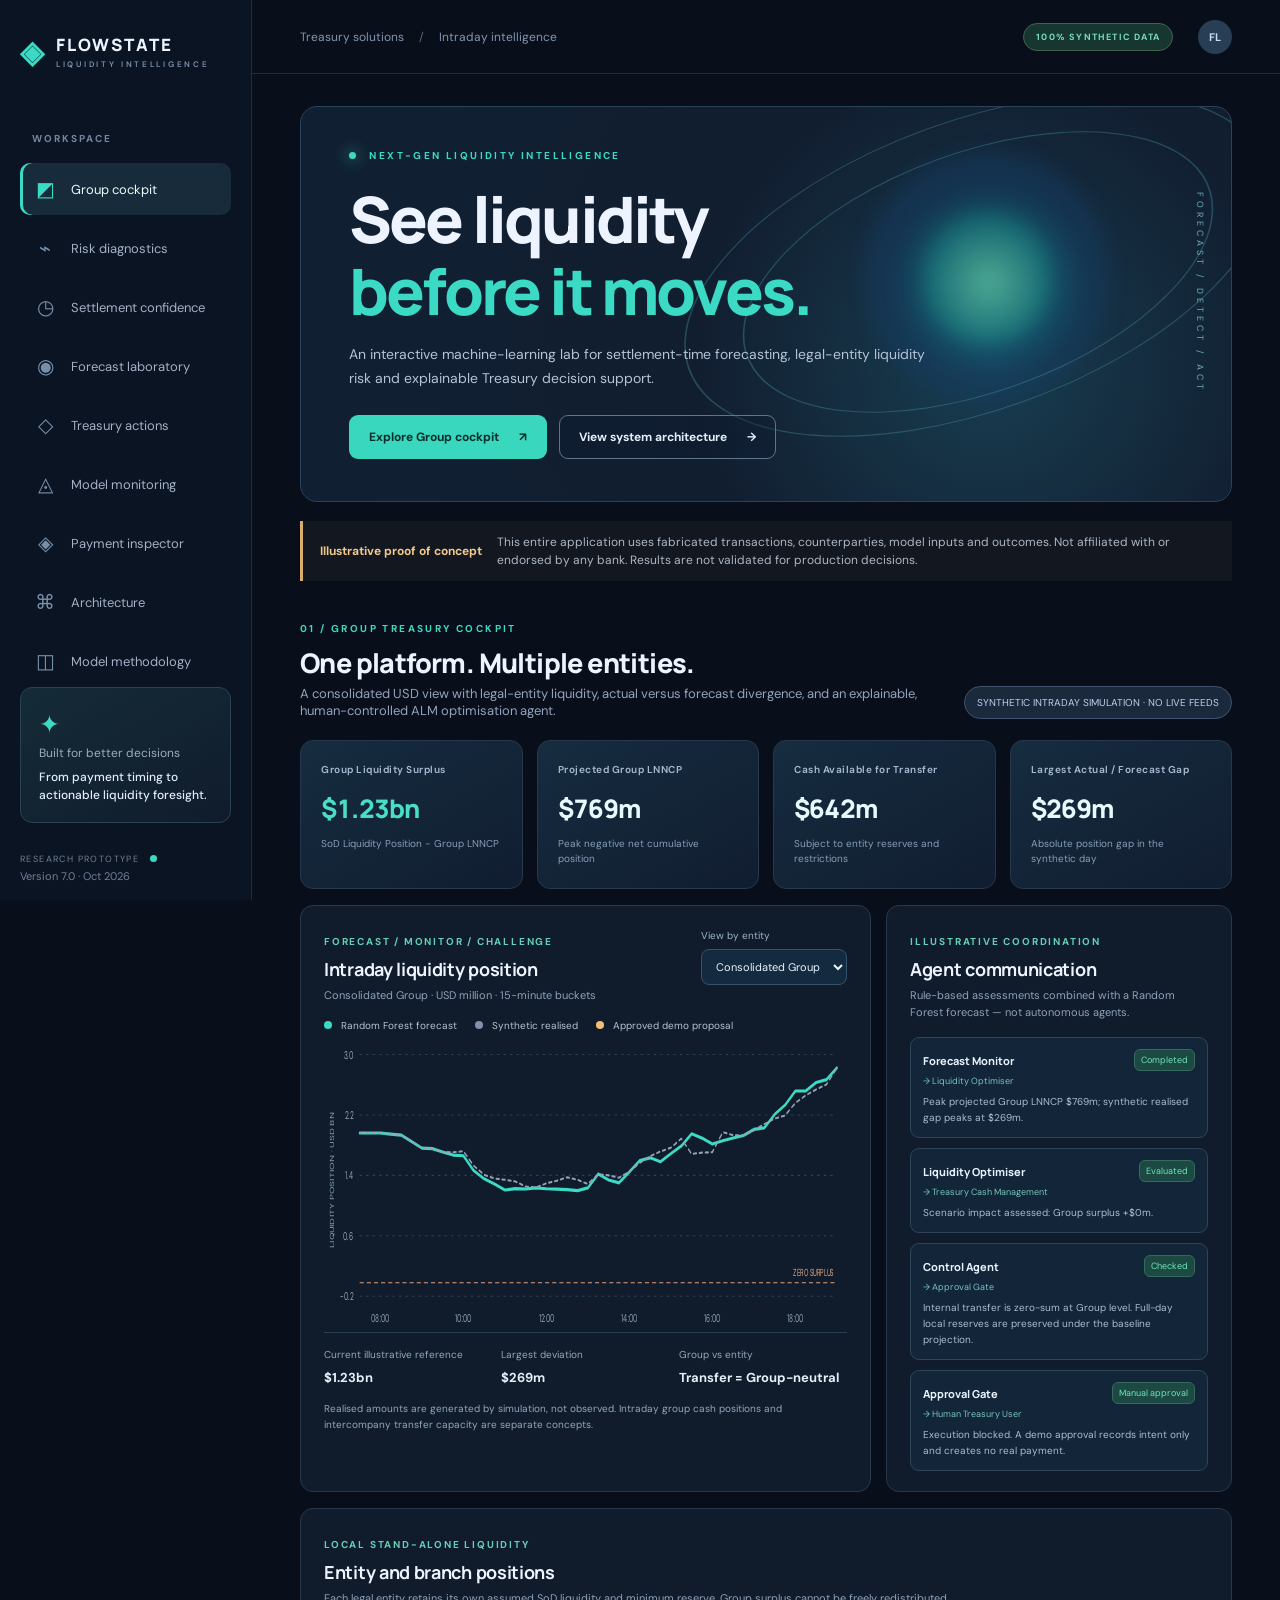
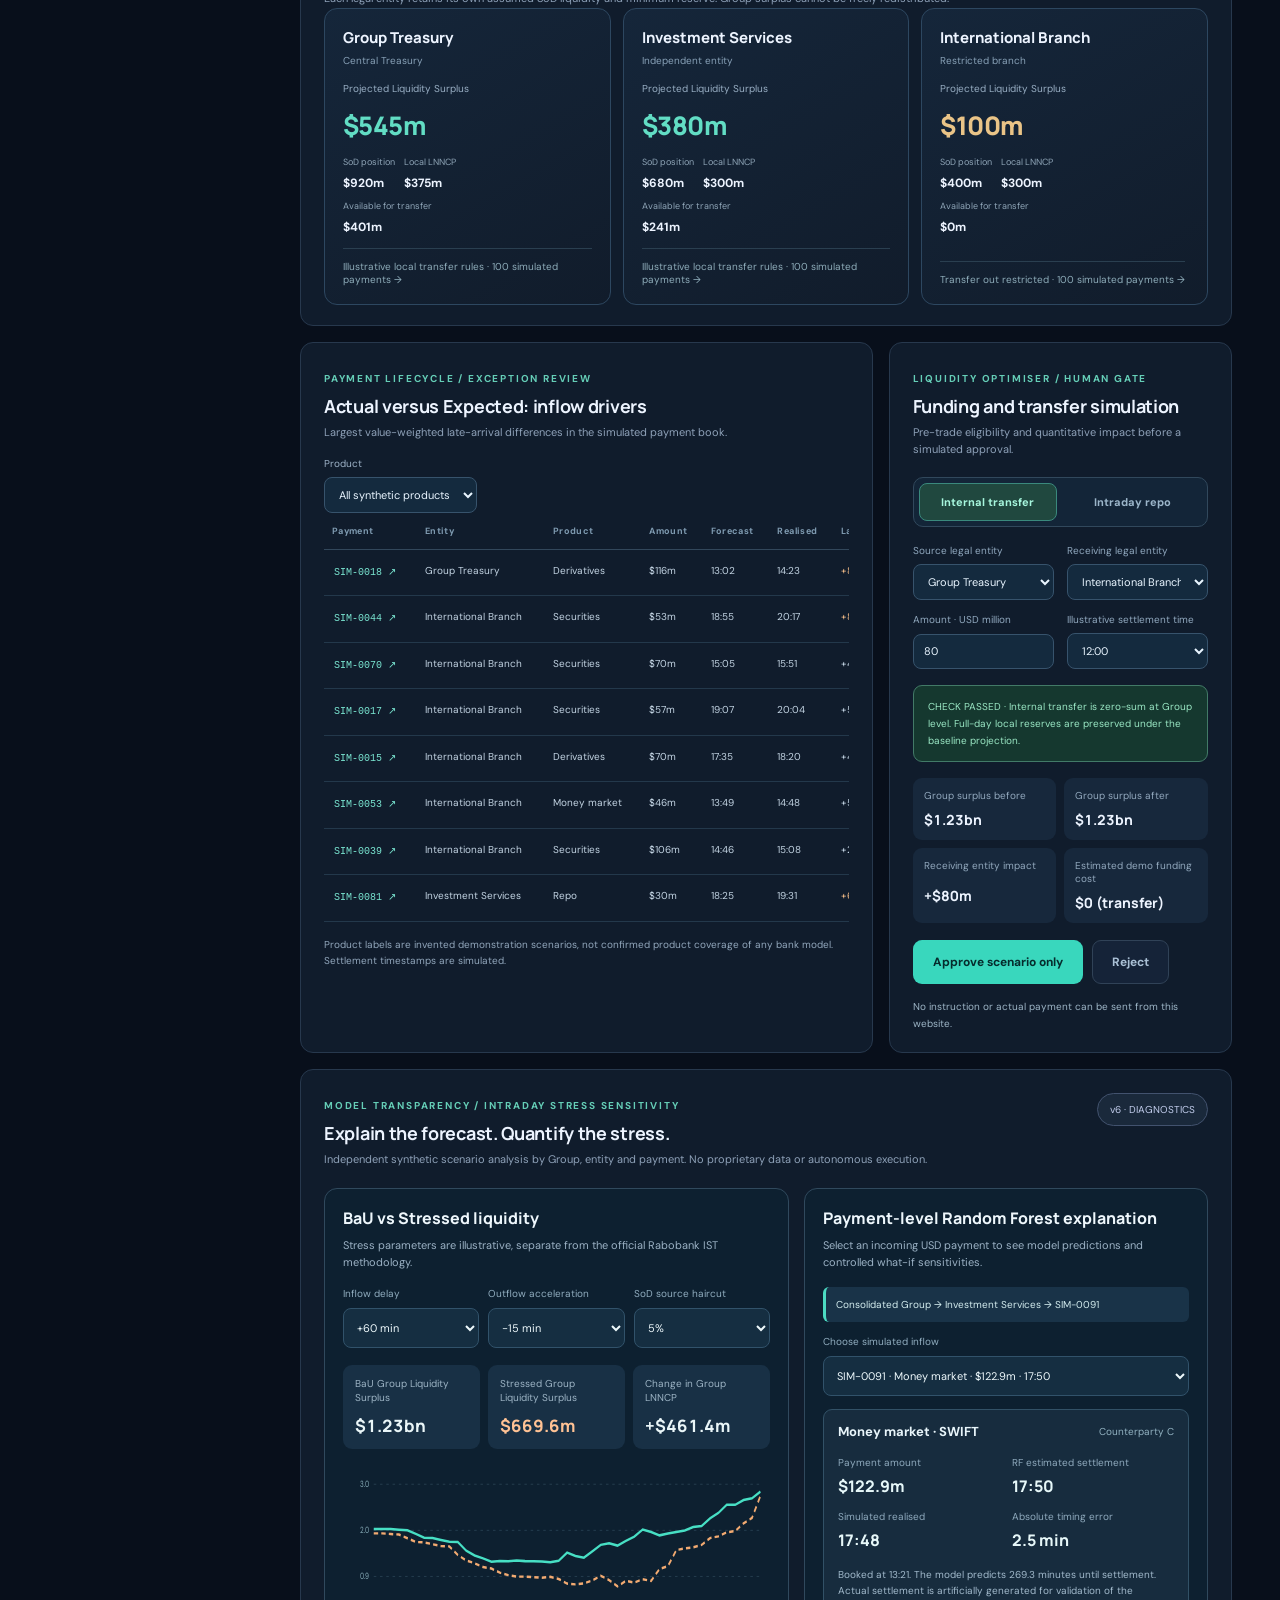
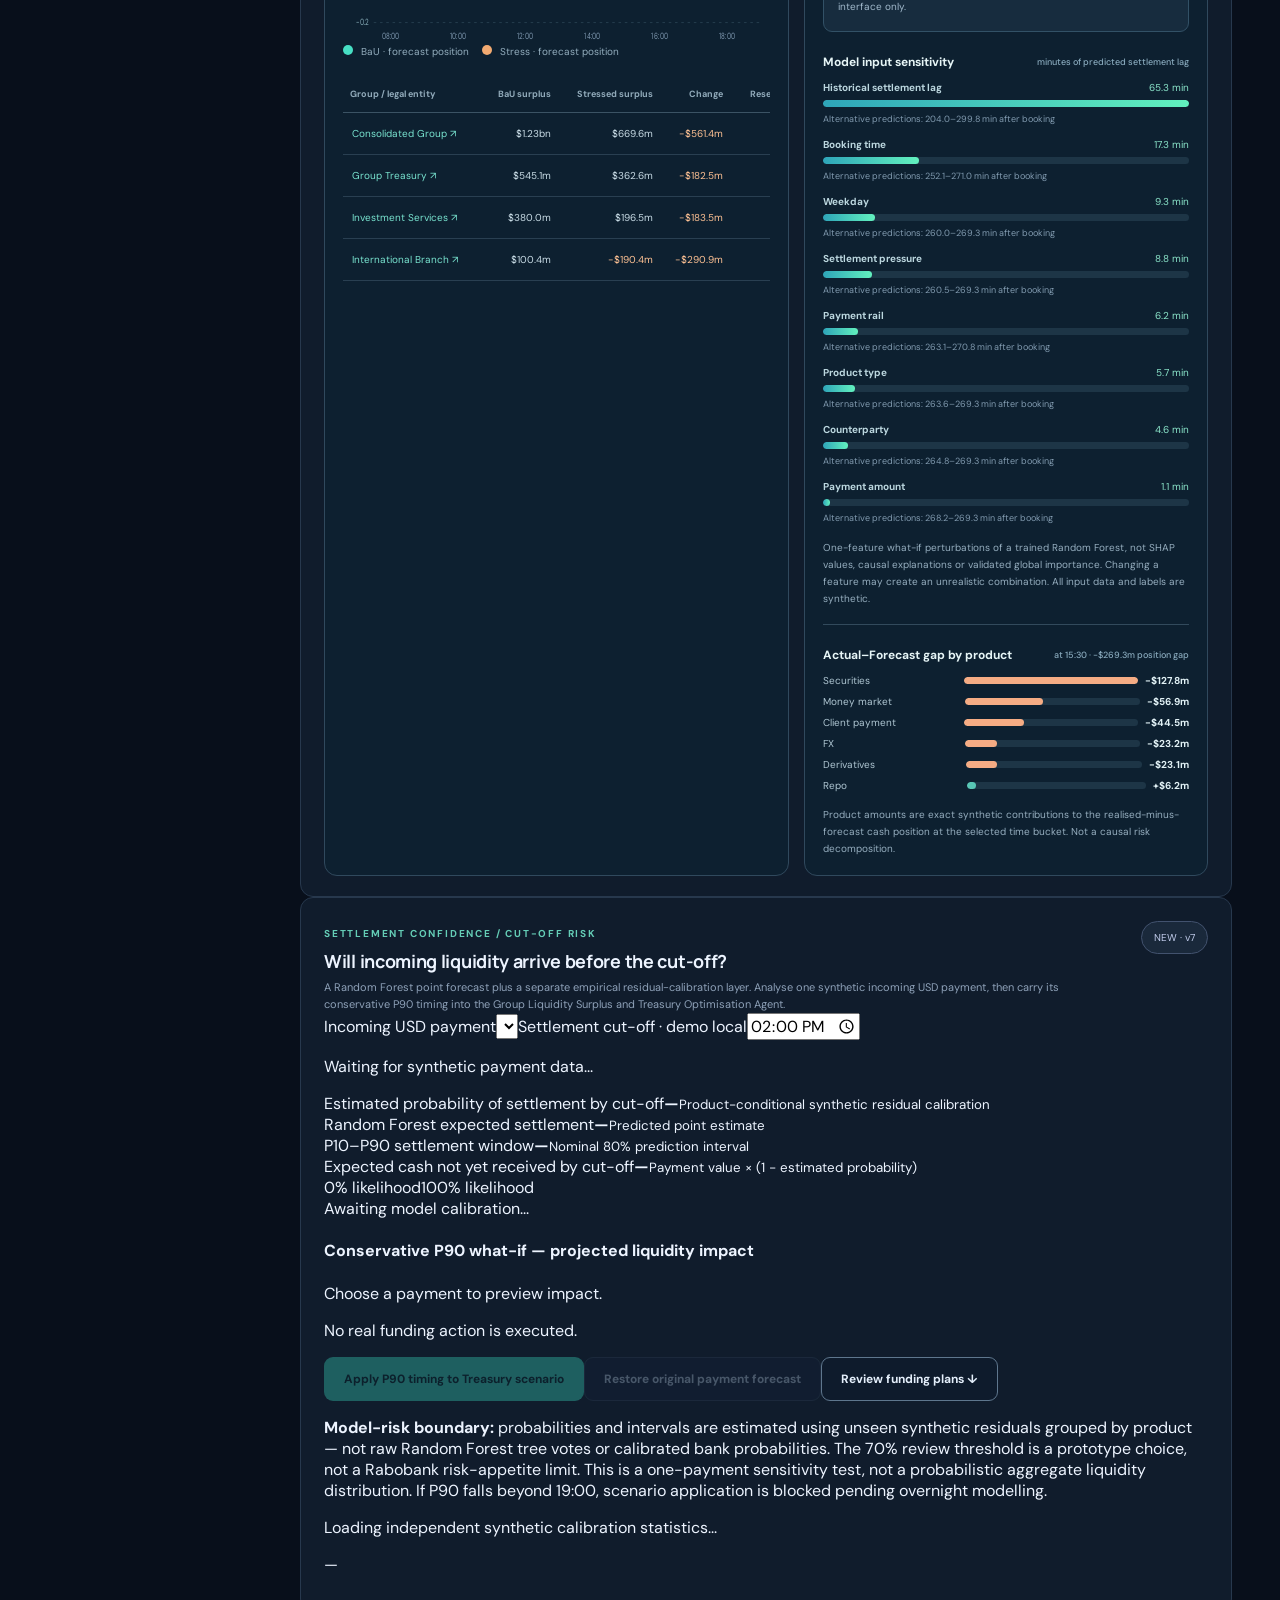
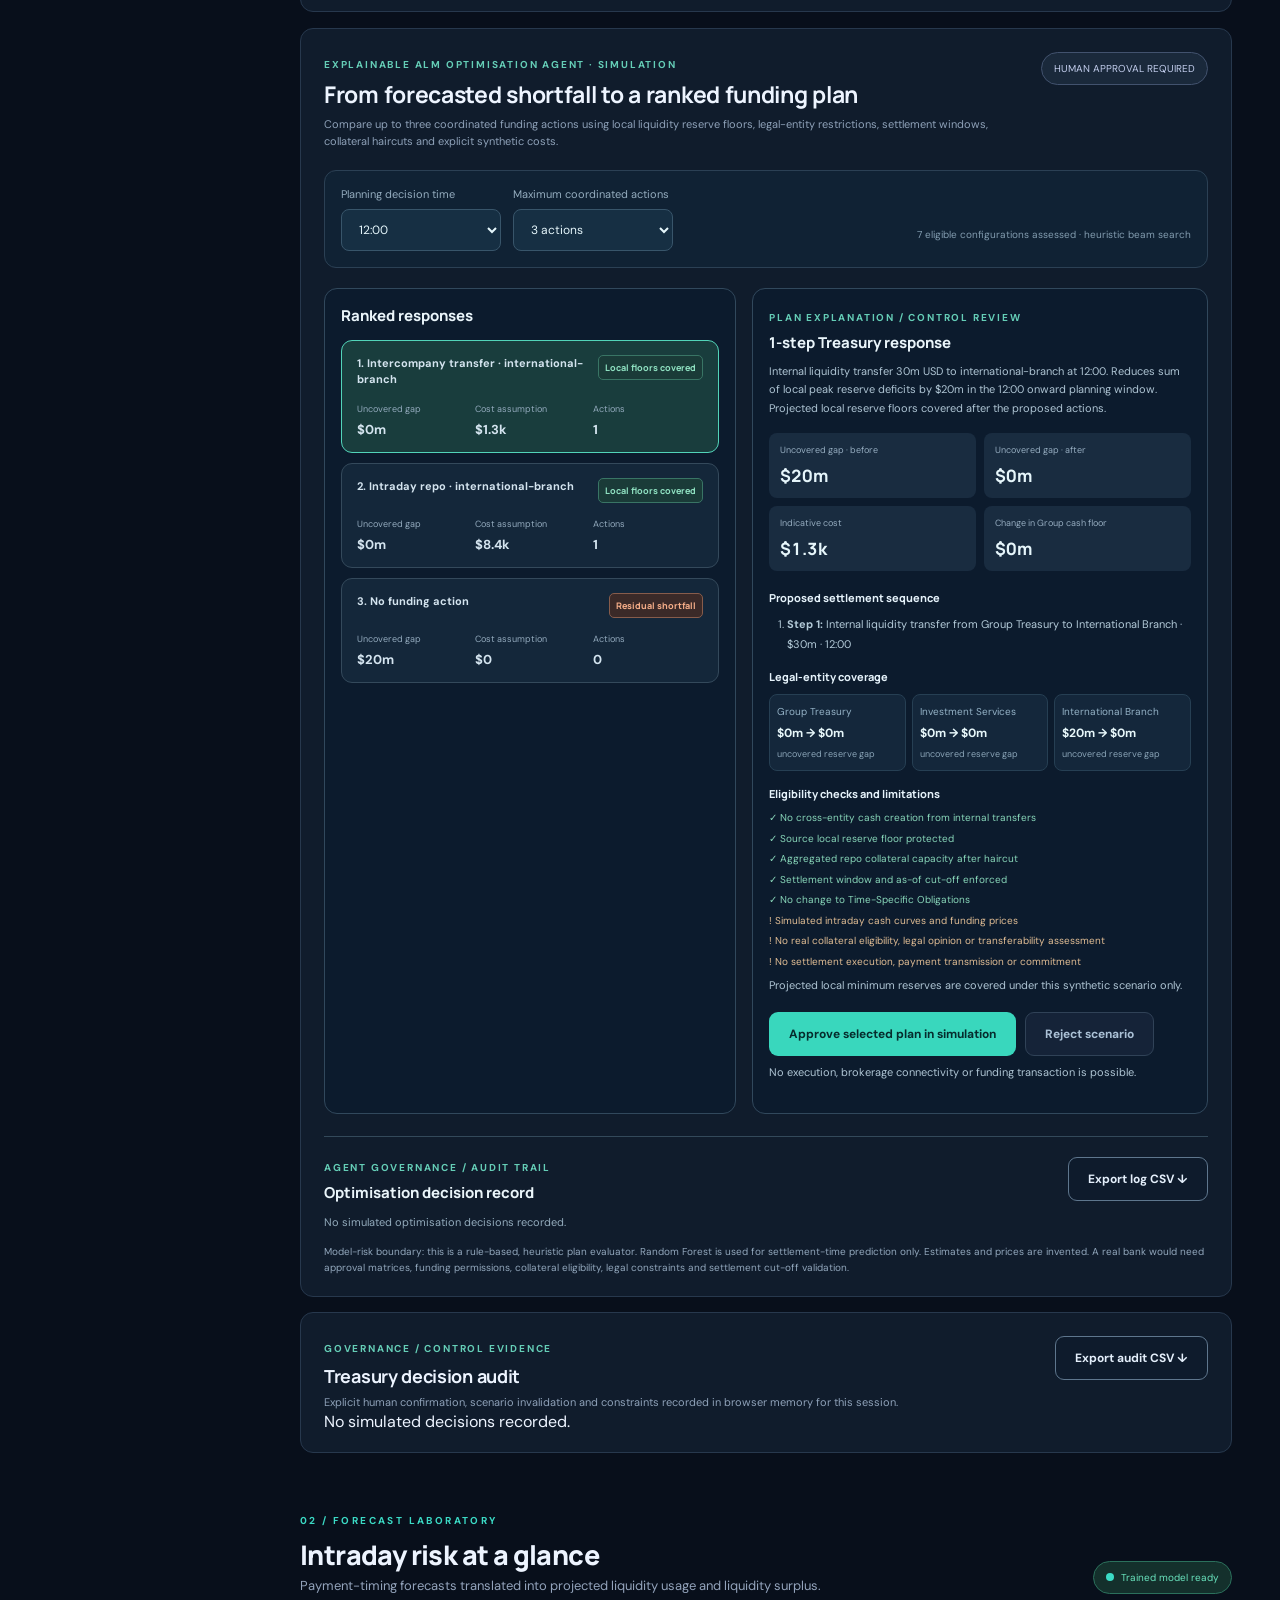
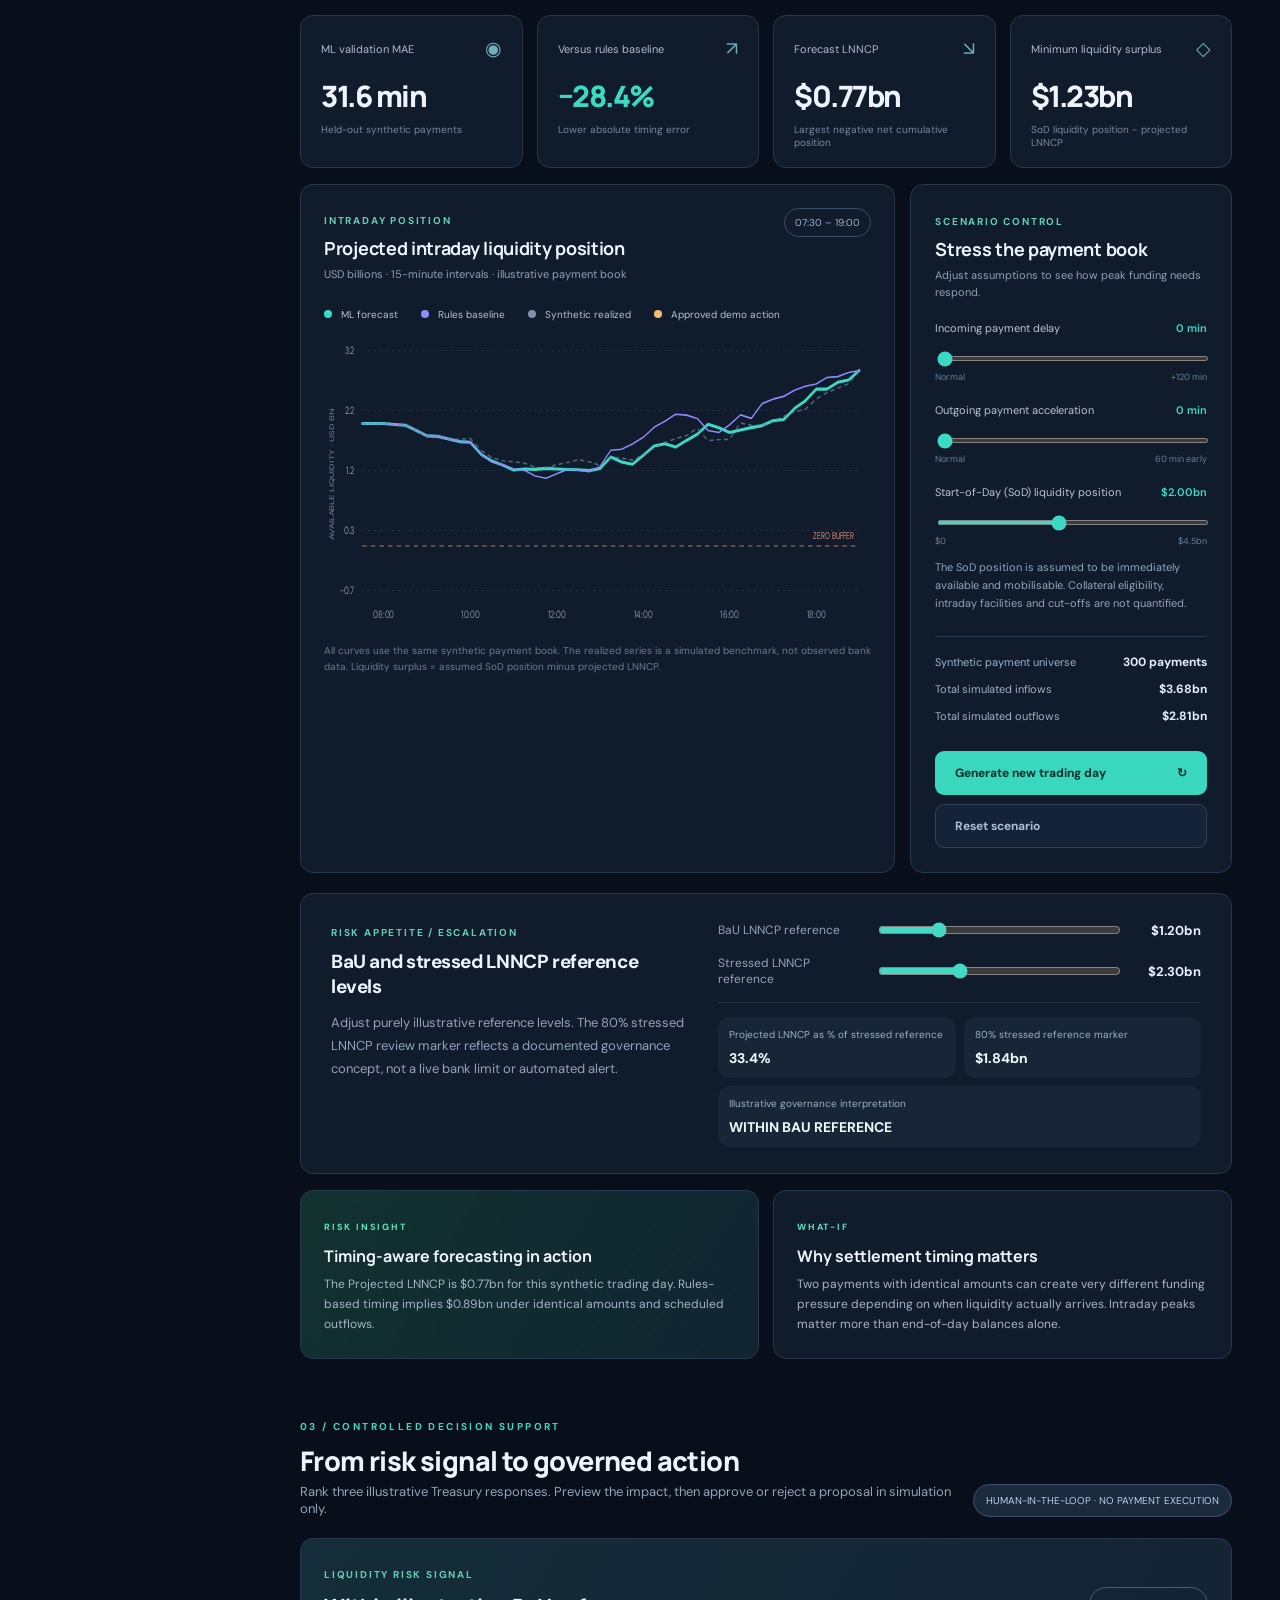
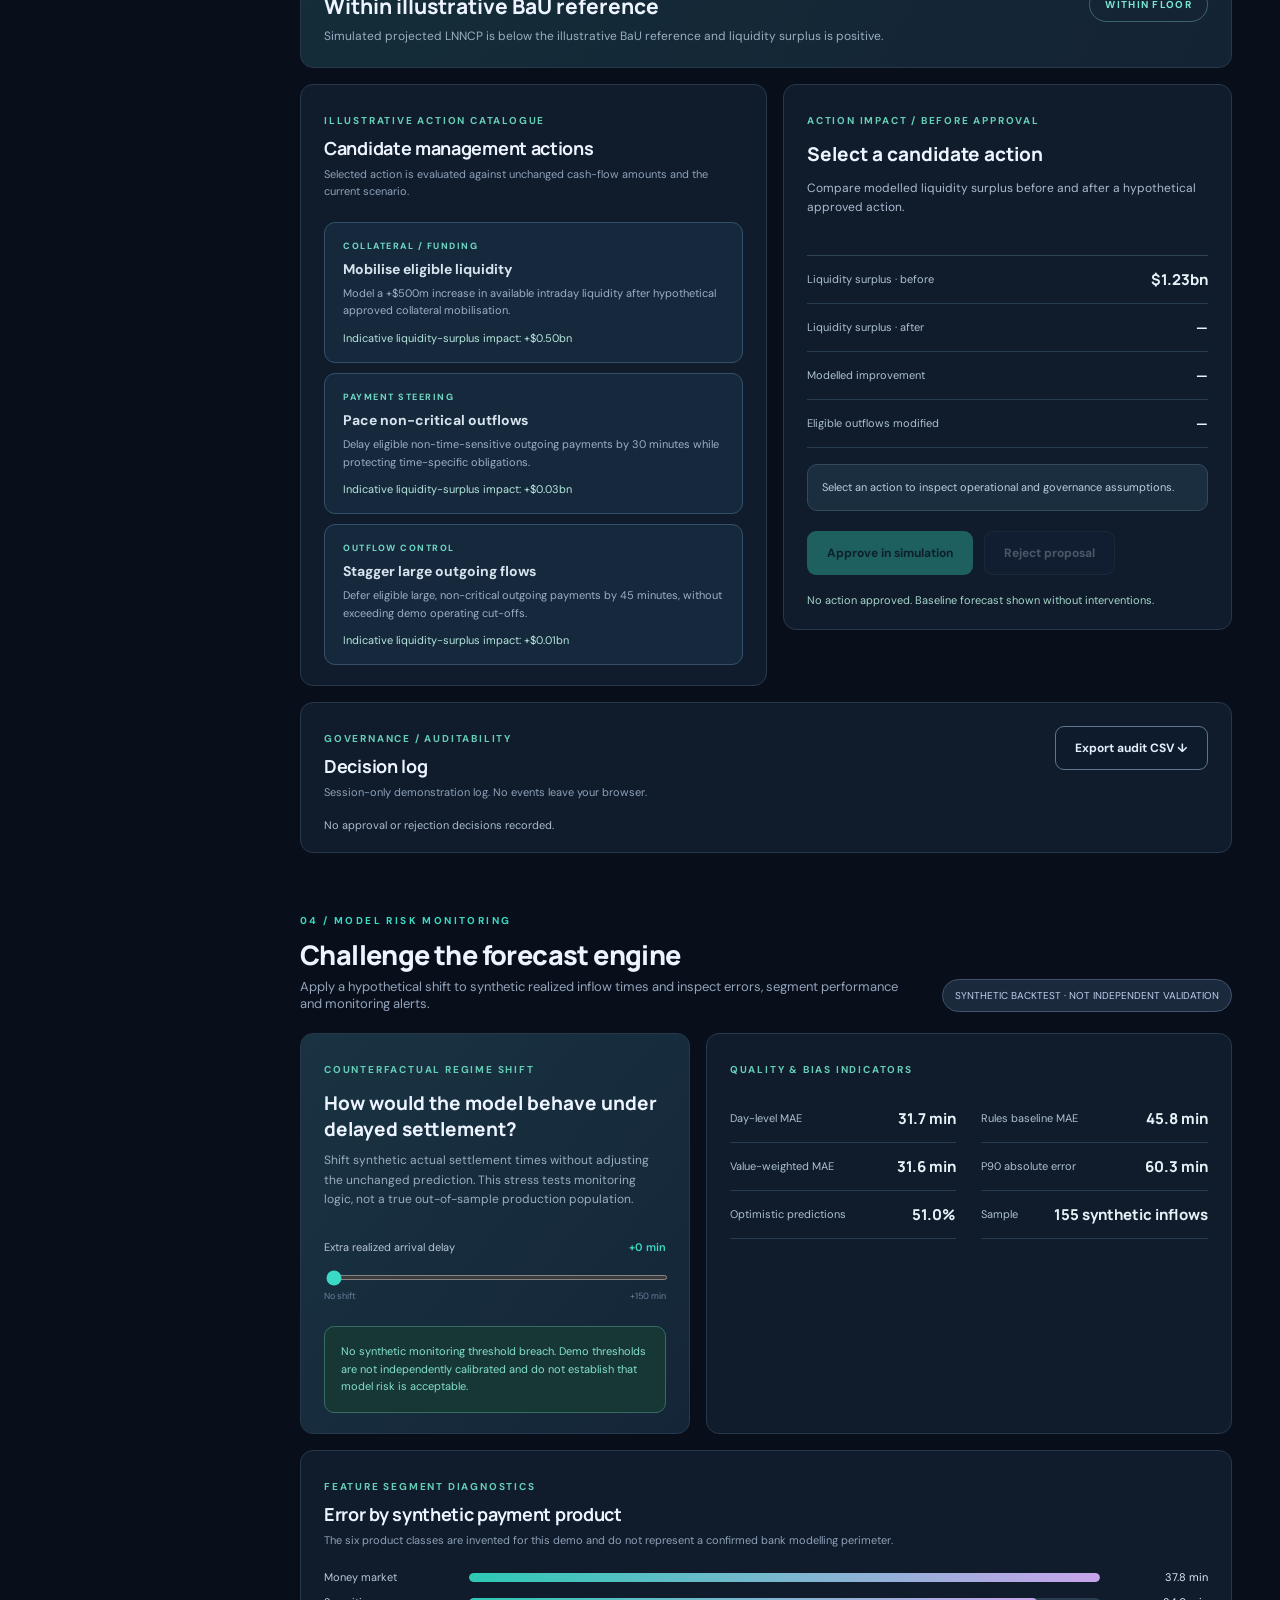
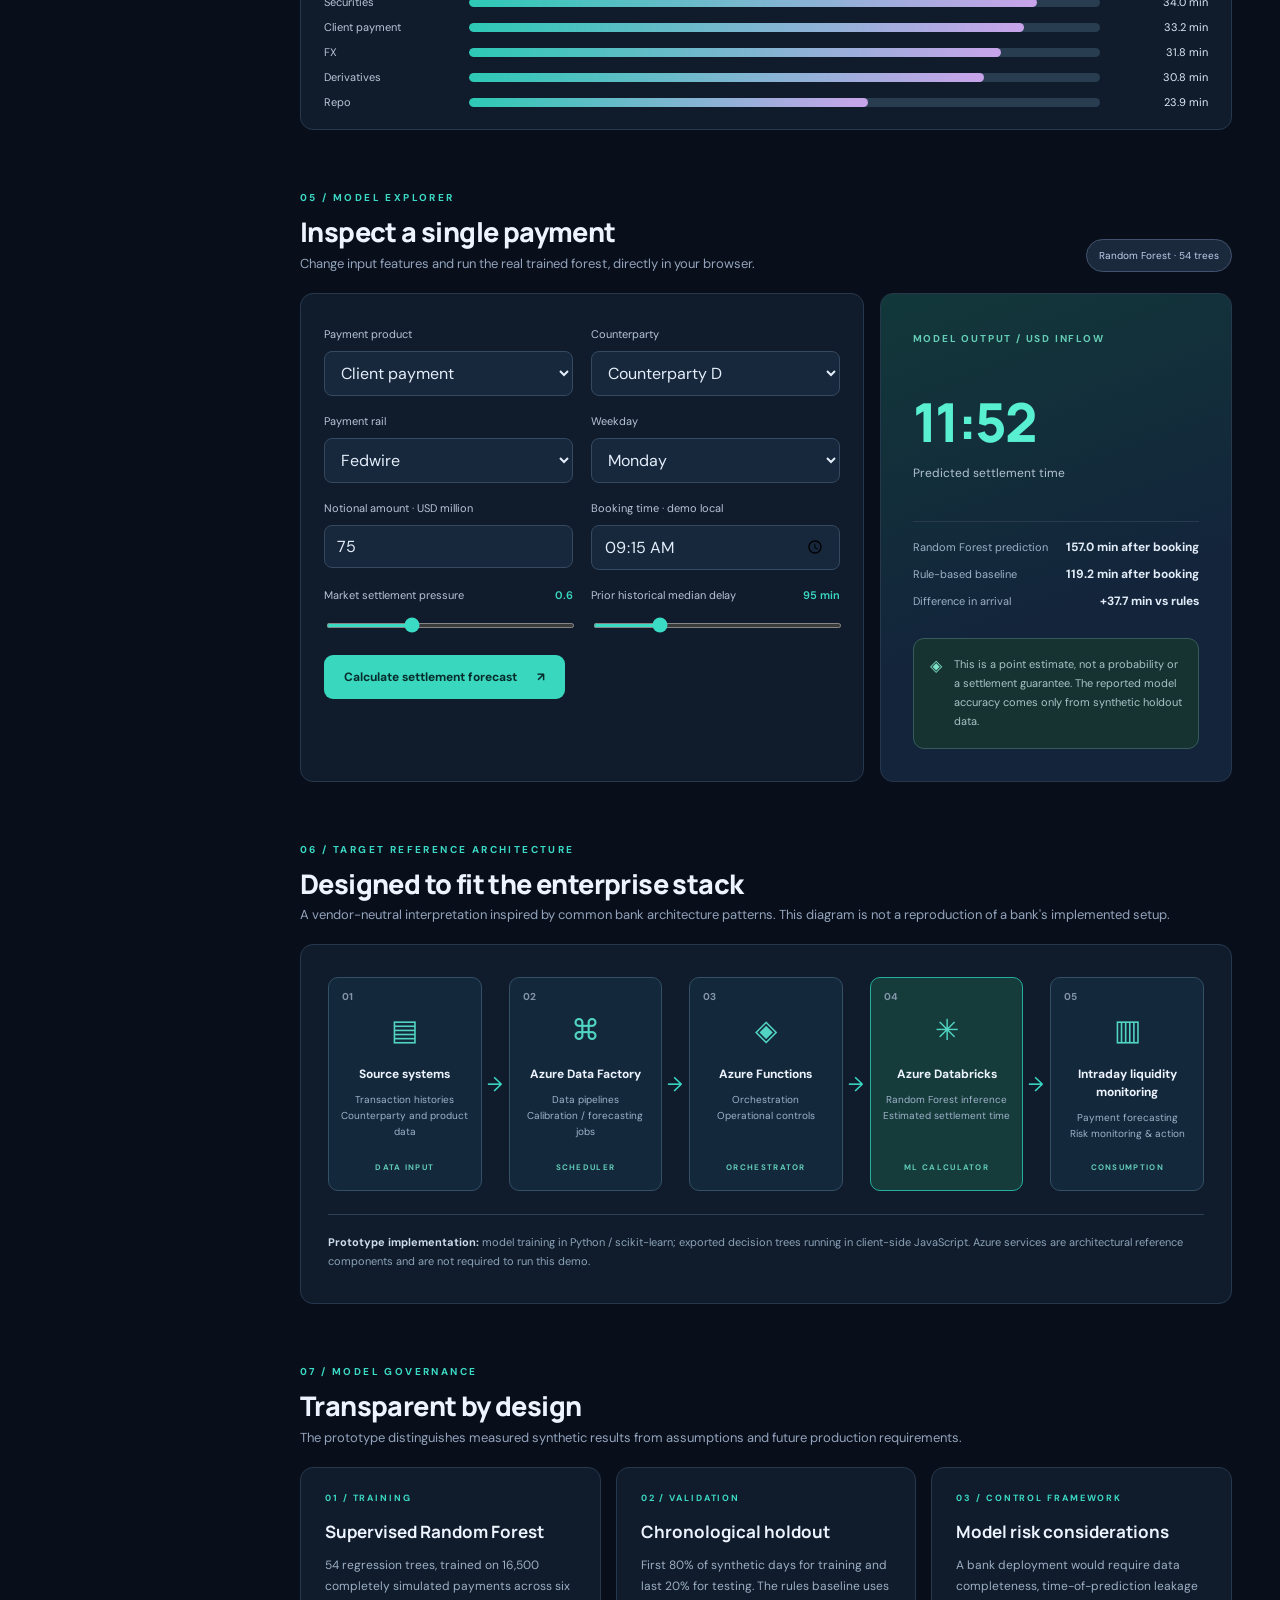
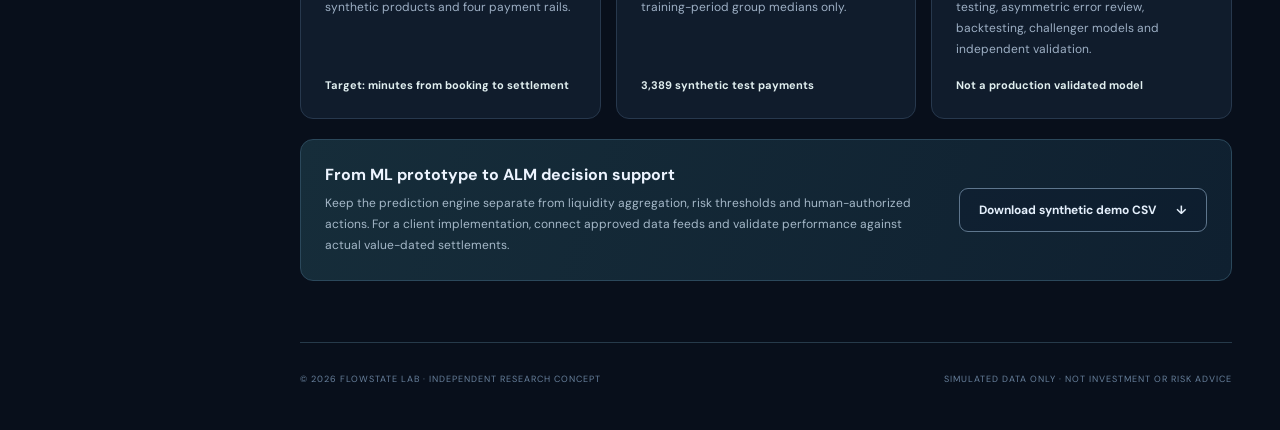
==== intraday-liquidity-lab/index.html @ 4617ae93 "FLOWSTATE v7: cut-off probability and P90 liquidity scenario" ====
<!doctype html><html lang="en"><head>
<meta charset="utf-8"><meta name="viewport" content="width=device-width, initial-scale=1"><meta name="theme-color" content="#0b1220">
<meta name="description" content="A fully synthetic, interactive intraday liquidity forecasting and treasury risk management laboratory, powered by a real Random Forest model.">
<title>FLOWSTATE | Intraday Liquidity Intelligence Lab</title>
<link rel="stylesheet" href="styles.css">
<link rel="stylesheet" href="cockpit.css">
<link rel="stylesheet" href="optimiser.css">
<link rel="stylesheet" href="diagnostics.css">
<link rel="stylesheet" href="confidence.css">
<link rel="icon" type="image/svg+xml" href="favicon.svg">
</head><body>
<div class="site-shell">
<aside class="sidebar">
  <a href="#overview" class="brand"><span class="brand-mark">◈</span><span>FLOWSTATE<small>LIQUIDITY INTELLIGENCE</small></span></a>
  <div class="side-label">WORKSPACE</div>
  <nav class="side-nav" aria-label="Page sections">
    <a class="side-link active" href="#group-cockpit"><span>◩</span> Group cockpit</a>
    <a class="side-link" href="#risk-diagnostics"><span>⌁</span> Risk diagnostics</a>
    <a class="side-link" href="#settlement-confidence"><span>◷</span> Settlement confidence</a>
    <a class="side-link" href="#simulator"><span>◉</span> Forecast laboratory</a>
    <a class="side-link" href="#risk-decisions"><span>◇</span> Treasury actions</a>
    <a class="side-link" href="#monitoring"><span>◬</span> Model monitoring</a>
    <a class="side-link" href="#inspector"><span>◈</span> Payment inspector</a>
    <a class="side-link" href="#architecture"><span>⌘</span> Architecture</a>
    <a class="side-link" href="#methodology"><span>◫</span> Model methodology</a>
  </nav>
  <div class="side-card"><span class="side-card-icon">✦</span><div>Built for better decisions<strong>From payment timing to actionable liquidity foresight.</strong></div></div>
  <div class="side-bottom">RESEARCH PROTOTYPE <span class="blip"></span><br><small>Version 7.0 · Oct 2026</small></div>
</aside>
<main class="main" id="overview">
<header class="topbar"><div class="breadcrumbs">Treasury solutions <span>/</span> Intraday intelligence</div><div class="top-actions"><span class="privacy-indicator">100% SYNTHETIC DATA</span><span class="avatar">FL</span></div></header>
<div class="content">
<section class="hero"><div class="hero-copy"><div class="eyebrow"><span class="pulse"></span> NEXT-GEN LIQUIDITY INTELLIGENCE</div><h1>See liquidity<br><em>before it moves.</em></h1><p>An interactive machine-learning lab for settlement-time forecasting, legal-entity liquidity risk and explainable Treasury decision support.</p><div class="hero-actions"><a href="#group-cockpit" class="btn primary">Explore Group cockpit <span>↗</span></a><a href="#architecture" class="btn outline">View system architecture <span>→</span></a></div></div><div class="hero-art" aria-hidden="true"><div class="orb orb-a"></div><div class="orb orb-b"></div><div class="orb-ring r1"></div><div class="orb-ring r2"></div><div class="hero-vertical">FORECAST / DETECT / ACT</div></div></section>
<div class="disclosure"><strong>Illustrative proof of concept</strong><span>This entire application uses fabricated transactions, counterparties, model inputs and outcomes. Not affiliated with or endorsed by any bank. Results are not validated for production decisions.</span></div>
<section class="section group-section" id="group-cockpit" aria-labelledby="group-title">
  <div class="section-heading"><div><div class="overline">01 / GROUP TREASURY COCKPIT</div><h2 id="group-title">One platform. Multiple entities.</h2><p>A consolidated USD view with legal-entity liquidity, actual versus forecast divergence, and an explainable, human-controlled ALM optimisation agent.</p></div><span class="section-chip">SYNTHETIC INTRADAY SIMULATION · NO LIVE FEEDS</span></div>
  <div class="cockpit-kpis" aria-label="Group liquidity metrics">
    <article class="panel cockpit-kpi"><span>Group Liquidity Surplus</span><strong id="cp-group-surplus">—</strong><small>SoD Liquidity Position − Group LNNCP</small></article>
    <article class="panel cockpit-kpi"><span>Projected Group LNNCP</span><strong id="cp-group-lnncp">—</strong><small>Peak negative net cumulative position</small></article>
    <article class="panel cockpit-kpi"><span>Cash Available for Transfer</span><strong id="cp-transferable">—</strong><small>Subject to entity reserves and restrictions</small></article>
    <article class="panel cockpit-kpi"><span>Largest Actual / Forecast Gap</span><strong id="cp-divergence">—</strong><small>Absolute position gap in the synthetic day</small></article>
  </div>
  <div class="cockpit-main-grid">
    <section class="panel cp-chart-panel"><div class="panel-header"><div><span class="panel-kicker">FORECAST / MONITOR / CHALLENGE</span><h3>Intraday liquidity position</h3><p id="cp-chart-subtitle">Consolidated Group · USD million · 15-minute buckets</p></div><label class="cp-select-label">View by entity<select id="cp-view" aria-label="Select legal entity"><option value="all">Consolidated Group</option><option value="group-treasury">Group Treasury</option><option value="investment-bank">Investment Services</option><option value="international-branch">International Branch</option></select></label></div>
    <div class="chart-legends cp-legends"><span><i class="legend-dot teal"></i> Random Forest forecast</span><span><i class="legend-dot slate"></i> Synthetic realised</span><span><i class="legend-dot amber"></i> Approved demo proposal</span></div>
    <div id="cp-chart" class="cp-chart" role="img" aria-label="Synthetic realised and model projected intraday liquidity position">Loading simulated group liquidity...</div>
    <div class="cp-chart-bottom"><div><span>Current illustrative reference</span><strong id="cp-chart-reference">—</strong></div><div><span>Largest deviation</span><strong id="cp-chart-gap">—</strong></div><div><span>Group vs entity</span><strong id="cp-chart-note">—</strong></div></div><p class="cp-small-note">Realised amounts are generated by simulation, not observed. Intraday group cash positions and intercompany transfer capacity are separate concepts.</p>
    </section>
    <section class="panel cp-agent-panel"><div class="panel-header"><div><span class="panel-kicker">ILLUSTRATIVE COORDINATION</span><h3>Agent communication</h3><p>Rule-based assessments combined with a Random Forest forecast — not autonomous agents.</p></div></div><div class="cp-agent-events" id="cp-agents"><p>Loading assessments...</p></div></section>
  </div>
  <div class="panel cp-entities-panel"><div class="panel-header"><div><span class="panel-kicker">LOCAL STAND-ALONE LIQUIDITY</span><h3>Entity and branch positions</h3><p>Each legal entity retains its own assumed SoD liquidity and minimum reserve. Group surplus cannot be freely redistributed.</p></div></div><div class="cp-entity-grid" id="cp-entity-grid">Loading entities...</div></div>
  <div class="cockpit-operations">
    <section class="panel cp-transactions-panel"><div class="panel-header"><div><span class="panel-kicker">PAYMENT LIFECYCLE / EXCEPTION REVIEW</span><h3>Actual versus Expected: inflow drivers</h3><p>Largest value-weighted late-arrival differences in the simulated payment book.</p></div><label class="cp-select-label">Product<select id="cp-product" aria-label="Filter payment product"><option value="all">All synthetic products</option><option>Repo</option><option>FX</option><option>Client payment</option><option>Securities</option><option>Money market</option><option>Derivatives</option></select></label></div><div class="cp-payment-scroll"><table class="cp-payment-table"><thead><tr><th>Payment</th><th>Entity</th><th>Product</th><th>Amount</th><th>Forecast</th><th>Realised</th><th>Late by</th></tr></thead><tbody id="cp-payments"><tr><td colspan="7">Loading synthetic transactions...</td></tr></tbody></table></div><p class="cp-small-note">Product labels are invented demonstration scenarios, not confirmed product coverage of any bank model. Settlement timestamps are simulated.</p></section>
    <section class="panel cp-action-panel"><div class="panel-header"><div><span class="panel-kicker">LIQUIDITY OPTIMISER / HUMAN GATE</span><h3>Funding and transfer simulation</h3><p>Pre-trade eligibility and quantitative impact before a simulated approval.</p></div></div>
      <div class="cp-choice-row" role="group" aria-label="Select management action"><button class="cp-type active" type="button" data-type="transfer" aria-pressed="true">Internal transfer</button><button class="cp-type" type="button" data-type="repo" aria-pressed="false">Intraday repo</button></div>
      <div class="cp-action-fields"><label id="cp-source-wrap">Source legal entity<select id="cp-source"><option value="group-treasury">Group Treasury</option><option value="investment-bank">Investment Services</option><option value="international-branch">International Branch (restricted)</option></select></label><label>Receiving legal entity<select id="cp-target"><option value="international-branch">International Branch</option><option value="group-treasury">Group Treasury</option><option value="investment-bank">Investment Services</option></select></label><label>Amount · USD million<input type="number" id="cp-amount" value="80" min="1" max="500" step="5"></label><label>Illustrative settlement time<select id="cp-when"><option value="660">11:00</option><option value="720" selected>12:00</option><option value="780">13:00</option><option value="840">14:00</option><option value="900">15:00</option><option value="990">16:30</option></select></label></div>
      <div class="cp-eligibility" id="cp-eligibility" role="status" aria-live="polite">Evaluating action constraints...</div>
      <div class="cp-impact-grid"><div><span>Group surplus before</span><strong id="cp-before">—</strong></div><div><span>Group surplus after</span><strong id="cp-after">—</strong></div><div><span>Receiving entity impact</span><strong id="cp-entity-impact">—</strong></div><div><span>Estimated demo funding cost</span><strong id="cp-cost">—</strong></div></div>
      <div class="cp-action-buttons"><button type="button" id="cp-approve" class="btn primary" disabled>Approve scenario only</button><button type="button" id="cp-reject" class="btn subtle">Reject</button></div><div id="cp-action-status" class="cp-action-status" aria-live="polite">No instruction or actual payment can be sent from this website.</div>
    </section>
  </div>

  <section class="panel dx-panel" id="risk-diagnostics" aria-labelledby="dx-title">
    <div class="panel-header"><div><span class="panel-kicker">MODEL TRANSPARENCY / INTRADAY STRESS SENSITIVITY</span><h3 id="dx-title">Explain the forecast. Quantify the stress.</h3><p>Independent synthetic scenario analysis by Group, entity and payment. No proprietary data or autonomous execution.</p></div><span class="section-chip">v6 · DIAGNOSTICS</span></div>
    <div class="dx-grid">
      <div class="dx-stress">
        <div class="dx-subhead"><h4>BaU vs Stressed liquidity</h4><p>Stress parameters are illustrative, separate from the official Rabobank IST methodology.</p></div>
        <div class="dx-control-row"><label>Inflow delay<select id="dx-delay"><option value="30">+30 min</option><option value="60" selected>+60 min</option><option value="90">+90 min</option><option value="120">+120 min</option></select></label><label>Outflow acceleration<select id="dx-accel"><option value="0">0 min</option><option value="15" selected>−15 min</option><option value="30">−30 min</option><option value="45">−45 min</option></select></label><label>SoD source haircut<select id="dx-haircut"><option value="0">0%</option><option value="0.05" selected>5%</option><option value="0.10">10%</option><option value="0.15">15%</option></select></label></div>
        <div class="dx-compare-summary"><div><small>BaU Group Liquidity Surplus</small><strong id="dx-bau-surplus">—</strong></div><div><small>Stressed Group Liquidity Surplus</small><strong id="dx-stress-surplus">—</strong></div><div><small>Change in Group LNNCP</small><strong id="dx-lnncp-change">—</strong></div></div>
        <div class="dx-chart" id="dx-chart" role="img" aria-label="BaU and stressed synthetic group liquidity positions"></div>
        <div class="dx-table-scroll"><table class="dx-table"><thead><tr><th>Group / legal entity</th><th>BaU surplus</th><th>Stressed surplus</th><th>Change</th><th>Reserve gap (stress)</th></tr></thead><tbody id="dx-entities"></tbody></table></div>
      </div>
      <div class="dx-explain">
        <div class="dx-subhead"><h4>Payment-level Random Forest explanation</h4><p>Select an incoming USD payment to see model predictions and controlled what-if sensitivities.</p></div>
        <div class="dx-path" id="dx-path">Group → Select an entity or payment</div>
        <label class="dx-payment-picker">Choose simulated inflow<select id="dx-payment" aria-label="Choose synthetic incoming payment"></select></label>
        <div class="dx-payment-details" id="dx-payment-details" aria-live="polite">Loading model and synthetic payment book...</div>
        <div class="dx-feature-heading">Model input sensitivity <span>minutes of predicted settlement lag</span></div>
        <div id="dx-features" class="dx-features"></div>
        <p class="dx-accuracy-note">One-feature what-if perturbations of a trained Random Forest, not SHAP values, causal explanations or validated global importance. Changing a feature may create an unrealistic combination. All input data and labels are synthetic.</p>
        <div class="dx-drivers"><div class="dx-feature-heading">Actual–Forecast gap by product <span id="dx-gap-time">—</span></div><div id="dx-driver-list"></div><p class="dx-accuracy-note">Product amounts are exact synthetic contributions to the realised-minus-forecast cash position at the selected time bucket. Not a causal risk decomposition.</p></div>
      </div>
    </div>
  </section>
  <section class="panel conf-panel" id="settlement-confidence" aria-labelledby="conf-title">
    <div class="panel-header"><div><span class="panel-kicker">SETTLEMENT CONFIDENCE / CUT-OFF RISK</span><h3 id="conf-title">Will incoming liquidity arrive before the cut-off?</h3><p class="conf-intro">A Random Forest point forecast plus a separate empirical residual-calibration layer. Analyse one synthetic incoming USD payment, then carry its conservative P90 timing into the Group Liquidity Surplus and Treasury Optimisation Agent.</p></div><span class="section-chip">NEW · v7</span></div>
    <div class="conf-form"><label>Incoming USD payment<select id="confidence-payment" aria-label="Choose incoming USD payment for settlement probability"></select></label><label>Settlement cut-off · demo local<input type="time" id="confidence-cutoff" value="14:00" min="07:30" max="19:00" step="900"></label></div>
    <p class="conf-context" id="confidence-payment-context">Waiting for synthetic payment data...</p>
    <div class="conf-metrics"><div class="conf-stat primary"><span>Estimated probability of settlement by cut-off</span><strong id="confidence-probability">—</strong><small>Product-conditional synthetic residual calibration</small></div><div class="conf-stat"><span>Random Forest expected settlement</span><strong id="confidence-eta">—</strong><small>Predicted point estimate</small></div><div class="conf-stat"><span>P10–P90 settlement window</span><strong id="confidence-window">—</strong><small>Nominal 80% prediction interval</small></div><div class="conf-stat"><span>Expected cash not yet received by cut-off</span><strong id="confidence-missing">—</strong><small>Payment value × (1 − estimated probability)</small></div></div>
    <div class="conf-probability" role="img" aria-label="Estimated arrival probability before the cut-off"><div class="conf-probability-fill" id="confidence-risk-bar"></div></div><div class="conf-band-label"><span>0% likelihood</span><span>100% likelihood</span></div>
    <div class="conf-bottom"><div class="conf-signal" id="confidence-signal" role="status" aria-live="polite"><span>Awaiting model calibration...</span></div><div class="conf-preview"><h4>Conservative P90 what-if — projected liquidity impact</h4><div class="conf-impact" id="confidence-scenario-impact">Choose a payment to preview impact.</div><p class="conf-caution" id="confidence-scenario-note">No real funding action is executed.</p></div></div>
    <div class="conf-actions"><button type="button" class="btn primary" id="confidence-apply" disabled>Apply P90 timing to Treasury scenario</button><button type="button" class="btn subtle" id="confidence-reset" disabled>Restore original payment forecast</button><button type="button" class="btn outline" id="confidence-open-agent">Review funding plans ↓</button></div>
    <p class="conf-caution"><b>Model-risk boundary:</b> probabilities and intervals are estimated using unseen synthetic residuals grouped by product — not raw Random Forest tree votes or calibrated bank probabilities. The 70% review threshold is a prototype choice, not a Rabobank risk-appetite limit. This is a one-payment sensitivity test, not a probabilistic aggregate liquidity distribution. If P90 falls beyond 19:00, scenario application is blocked pending overnight modelling.</p>
    <p class="conf-caution" id="confidence-calibration">Loading independent synthetic calibration statistics...</p>
    <p class="conf-caution" id="confidence-sample">—</p>
  </section>
  <section class="panel op-agent-panel" id="optimisation-agent" aria-labelledby="op-title">
    <div class="panel-header op-header"><div><span class="panel-kicker">EXPLAINABLE ALM OPTIMISATION AGENT · SIMULATION</span><h3 id="op-title">From forecasted shortfall to a ranked funding plan</h3><p>Compare up to three coordinated funding actions using local liquidity reserve floors, legal-entity restrictions, settlement windows, collateral haircuts and explicit synthetic costs.</p></div><span class="section-chip">HUMAN APPROVAL REQUIRED</span></div>
    <div class="op-controls-row"><label>Planning decision time<select id="op-asof"><option value="600">10:00</option><option value="660">11:00</option><option value="720" selected>12:00</option><option value="780">13:00</option><option value="840">14:00</option><option value="900">15:00</option></select></label><label>Maximum coordinated actions<select id="op-maxactions"><option value="1">1 action</option><option value="2">2 actions</option><option value="3" selected>3 actions</option></select></label><div class="op-search-metadata" id="op-considered">Assessing alternatives…</div></div>
    <div class="op-workspace"><div class="op-candidates"><h4>Ranked responses</h4><div id="op-list" class="op-list" aria-label="Ranked synthetic funding scenarios">Loading funding plans…</div></div>
    <div class="op-inspector"><div class="op-inspector-head"><span class="panel-kicker">PLAN EXPLANATION / CONTROL REVIEW</span><h4 id="op-plan-title">Select a plan</h4></div><p id="op-rationale">The engine analyses all simulated entity liquidity positions in the chosen remaining-day window.</p>
    <div class="op-kpi-grid"><div><small>Uncovered gap · before</small><b id="op-gap-before">—</b></div><div><small>Uncovered gap · after</small><b id="op-gap-after">—</b></div><div><small>Indicative cost</small><b id="op-cost">—</b></div><div><small>Change in Group cash floor</small><b id="op-group-change">—</b></div></div>
    <h5>Proposed settlement sequence</h5><ol id="op-steps" class="op-steps"></ol><h5>Legal-entity coverage</h5><div id="op-entity-effects" class="op-entity-effects"></div><h5>Eligibility checks and limitations</h5><ul id="op-controls" class="op-control-list"></ul><p id="op-review-note" class="cp-small-note"></p>
    <div class="cp-action-buttons"><button type="button" id="op-approve" class="btn primary" disabled>Approve selected plan in simulation</button><button type="button" id="op-reject" class="btn subtle">Reject scenario</button></div><p id="op-decision" class="cp-action-status" aria-live="polite">No execution, brokerage connectivity or funding transaction is possible.</p>
    </div></div>
    <div class="op-audit-head"><div><span class="panel-kicker">AGENT GOVERNANCE / AUDIT TRAIL</span><h4>Optimisation decision record</h4></div><button type="button" class="btn outline" id="op-audit-download">Export log CSV ↓</button></div><div id="op-audit" class="op-audit-items">No simulated decisions.</div>
    <p class="cp-small-note">Model-risk boundary: this is a rule-based, heuristic plan evaluator. Random Forest is used for settlement-time prediction only. Estimates and prices are invented. A real bank would need approval matrices, funding permissions, collateral eligibility, legal constraints and settlement cut-off validation.</p>
  </section>
  <section class="panel cp-audit-panel"><div class="panel-header"><div><span class="panel-kicker">GOVERNANCE / CONTROL EVIDENCE</span><h3>Treasury decision audit</h3><p>Explicit human confirmation, scenario invalidation and constraints recorded in browser memory for this session.</p></div><button class="btn outline" type="button" id="cp-audit-export">Export audit CSV ↓</button></div><div id="cp-audit">No simulated decisions recorded.</div></section>
</section>
<section class="section" id="simulator">
<div class="section-heading"><div><div class="overline">02 / FORECAST LABORATORY</div><h2>Intraday risk at a glance</h2><p>Payment-timing forecasts translated into projected liquidity usage and liquidity surplus.</p></div><div class="engine-pill" id="engine-pill"><span class="small-spinner"></span><span id="engine-text">Loading trained model</span></div></div>
<div class="kpis">
  <article class="kpi"><div class="kpi-top"><span>ML validation MAE</span><span class="mini-symbol">◉</span></div><div class="kpi-value" id="kpi-mae">—</div><div class="kpi-footer">Held-out synthetic payments</div></article>
  <article class="kpi"><div class="kpi-top"><span>Versus rules baseline</span><span class="mini-symbol">↗</span></div><div class="kpi-value mint" id="kpi-improve">—</div><div class="kpi-footer">Lower absolute timing error</div></article>
  <article class="kpi"><div class="kpi-top"><span>Forecast LNNCP</span><span class="mini-symbol">↘</span></div><div class="kpi-value" id="kpi-funding">—</div><div class="kpi-footer">Largest negative net cumulative position</div></article>
  <article class="kpi"><div class="kpi-top"><span>Minimum liquidity surplus</span><span class="mini-symbol">◇</span></div><div class="kpi-value" id="kpi-surplus">—</div><div class="kpi-footer" id="surplus-label">SoD liquidity position − projected LNNCP</div></article>
</div>
<div class="workspace-grid">
 <section class="panel chart-panel"><div class="panel-header"><div><span class="panel-kicker">INTRADAY POSITION</span><h3>Projected intraday liquidity position</h3><p>USD billions · 15-minute intervals · illustrative payment book</p></div><span class="pill-tag">07:30 – 19:00</span></div>
 <div class="chart-legends"><span><i class="legend-dot teal"></i> ML forecast</span><span><i class="legend-dot violet"></i> Rules baseline</span><span><i class="legend-dot slate"></i> Synthetic realized</span><span><i class="legend-dot amber"></i> Approved demo action</span></div>
 <div id="chart-container" class="chart-container" role="img" aria-label="Chart comparing intraday liquidity paths based on a trained model, rules baseline, and synthetic realised payment times"><div class="placeholder">Loading forecast engine…</div></div>
 <div class="chart-footnote">All curves use the same synthetic payment book. The realized series is a simulated benchmark, not observed bank data. Liquidity surplus = assumed SoD position minus projected LNNCP.</div>
 </section>
 <section class="panel scenario-panel"><div class="panel-header"><div><span class="panel-kicker">SCENARIO CONTROL</span><h3>Stress the payment book</h3><p>Adjust assumptions to see how peak funding needs respond.</p></div></div>
 <div class="form-field"><label for="delay">Incoming payment delay <b id="delay-value">0 min</b></label><input id="delay" type="range" min="0" max="120" step="15" value="0"><div class="range-ends"><span>Normal</span><span>+120 min</span></div></div>
 <div class="form-field"><label for="accel">Outgoing payment acceleration <b id="accel-value">0 min</b></label><input id="accel" type="range" min="0" max="60" step="15" value="0"><div class="range-ends"><span>Normal</span><span>60 min early</span></div></div>
 <div class="form-field"><label for="opening">Start-of-Day (SoD) liquidity position <b id="opening-value">$2.0bn</b></label><input id="opening" type="range" min="0" max="4500" step="250" value="2000"><div class="range-ends"><span>$0</span><span>$4.5bn</span></div></div>
 <p class="scenario-note">The SoD position is assumed to be immediately available and mobilisable. Collateral eligibility, intraday facilities and cut-offs are not quantified.</p><div class="scenario-divider"></div><div class="scenario-readout"><span>Synthetic payment universe</span><strong id="payment-count">—</strong></div><div class="scenario-readout"><span>Total simulated inflows</span><strong id="inflows">—</strong></div><div class="scenario-readout"><span>Total simulated outflows</span><strong id="outflows">—</strong></div>
 <div class="scenario-actions"><button id="refresh" type="button" class="btn primary stretch">Generate new trading day <span>↻</span></button><button id="reset" type="button" class="btn subtle stretch">Reset scenario</button></div>
 </section>
</div>
<section class="panel reference-panel" aria-label="Illustrative LNNCP governance thresholds"><div class="reference-intro"><span class="panel-kicker">RISK APPETITE / ESCALATION</span><h3>BaU and stressed LNNCP reference levels</h3><p>Adjust purely illustrative reference levels. The 80% stressed LNNCP review marker reflects a documented governance concept, not a live bank limit or automated alert.</p></div><div class="reference-values"><label>BaU LNNCP reference <input type="range" id="bau-reference" min="500" max="3500" step="100" value="1200"><strong id="bau-reference-value">$1.20bn</strong></label><label>Stressed LNNCP reference <input type="range" id="stressed-reference" min="1000" max="5000" step="100" value="2300"><strong id="stressed-reference-value">$2.30bn</strong></label><div class="reference-results"><div><span>Projected LNNCP as % of stressed reference</span><strong id="usage-ratio">—</strong></div><div><span>80% stressed reference marker</span><strong id="review-marker">—</strong></div><div><span>Illustrative governance interpretation</span><strong id="reference-status">—</strong></div></div></div></section>
<div class="info-grid"><article class="insight"><span class="small-badge">RISK INSIGHT</span><h3 id="insight-title">Run the forecasting scenario</h3><p id="insight-text">The model will forecast USD arrival times and derive an intraday liquidity trajectory.</p></article><article class="insight contrast"><span class="small-badge">WHAT-IF</span><h3>Why settlement timing matters</h3><p>Two payments with identical amounts can create very different funding pressure depending on when liquidity actually arrives. Intraday peaks matter more than end-of-day balances alone.</p></article></div>
</section>

<section class="section" id="risk-decisions">
  <div class="section-heading"><div><div class="overline">03 / CONTROLLED DECISION SUPPORT</div><h2>From risk signal to governed action</h2><p>Rank three illustrative Treasury responses. Preview the impact, then approve or reject a proposal in simulation only.</p></div><span class="section-chip">HUMAN-IN-THE-LOOP · NO PAYMENT EXECUTION</span></div>
  <div class="decision-summary panel"><div><span class="panel-kicker">LIQUIDITY RISK SIGNAL</span><h3 id="risk-title">Calculating simulated surplus…</h3><p id="risk-explanation">Risk metrics are derived from the current synthetic payment book.</p></div><div id="risk-label" class="risk-label">ASSESSING</div></div>
  <div class="decision-grid">
    <section class="panel"><div class="panel-header"><div><span class="panel-kicker">ILLUSTRATIVE ACTION CATALOGUE</span><h3>Candidate management actions</h3><p>Selected action is evaluated against unchanged cash-flow amounts and the current scenario.</p></div></div><div id="action-cards" class="action-cards"></div></section>
    <section class="panel impact-panel"><span class="panel-kicker">ACTION IMPACT / BEFORE APPROVAL</span><h3 id="impact-title">Select a candidate action</h3><p id="impact-detail" class="impact-detail">Potential action impacts are simulated. This model cannot execute, instruct or route transactions.</p><div class="impact-readout"><div><span>Liquidity surplus · before</span><strong id="before-surplus">—</strong></div><div><span>Liquidity surplus · after</span><strong id="after-surplus">—</strong></div><div><span>Modelled improvement</span><strong id="impact-benefit">—</strong></div><div><span>Eligible outflows modified</span><strong id="modified-count">—</strong></div></div><p class="assumption-box" id="action-assumptions">Select an action to review eligibility assumptions and limitations.</p><div class="decision-buttons"><button id="approve-action" type="button" class="btn primary" disabled>Approve in simulation</button><button id="reject-action" type="button" class="btn subtle" disabled>Reject proposal</button></div><div id="approval-status" role="status" aria-live="polite" class="approval-status">No approved action. The baseline forecast remains unchanged.</div></section>
  </div>
  <section class="panel audit-panel"><div class="panel-header"><div><span class="panel-kicker">GOVERNANCE / AUDITABILITY</span><h3>Decision log</h3><p>Session-only demonstration log. No events leave your browser.</p></div><button id="export-audit" type="button" class="btn outline">Export audit CSV ↓</button></div><div id="audit-events" class="audit-events">No approval or rejection decisions recorded.</div></section>
</section>
<section class="section" id="monitoring">
  <div class="section-heading"><div><div class="overline">04 / MODEL RISK MONITORING</div><h2>Challenge the forecast engine</h2><p>Apply a hypothetical shift to synthetic realized inflow times and inspect errors, segment performance and monitoring alerts.</p></div><span class="section-chip">SYNTHETIC BACKTEST · NOT INDEPENDENT VALIDATION</span></div>
  <div class="monitor-layout"><section class="panel monitor-controls"><span class="panel-kicker">COUNTERFACTUAL REGIME SHIFT</span><h3>How would the model behave under delayed settlement?</h3><p>Shift synthetic actual settlement times without adjusting the unchanged prediction. This stress tests monitoring logic, not a true out-of-sample production population.</p><div class="form-field"><label for="drift">Extra realized arrival delay <b id="drift-value">0 min</b></label><input id="drift" type="range" min="0" max="150" step="15" value="0"><div class="range-ends"><span>No shift</span><span>+150 min</span></div></div><div id="monitor-flag" class="monitor-flag">Loading synthetic monitoring statistics…</div></section>
  <section class="panel"><span class="panel-kicker">QUALITY & BIAS INDICATORS</span><div class="monitor-stats"><div><span>Day-level MAE</span><strong id="monitor-mae">—</strong></div><div><span>Rules baseline MAE</span><strong id="monitor-baseline">—</strong></div><div><span>Value-weighted MAE</span><strong id="monitor-weighted">—</strong></div><div><span>P90 absolute error</span><strong id="monitor-p90">—</strong></div><div><span>Optimistic predictions</span><strong id="monitor-optimism">—</strong></div><div><span>Sample</span><strong id="monitor-count">—</strong></div></div></section></div>
  <div class="panel segment-panel"><div class="panel-header"><div><span class="panel-kicker">FEATURE SEGMENT DIAGNOSTICS</span><h3>Error by synthetic payment product</h3><p>The six product classes are invented for this demo and do not represent a confirmed bank modelling perimeter.</p></div></div><div id="segments" class="segment-bars"></div></div>
</section>
<section class="section" id="inspector"><div class="section-heading"><div><div class="overline">05 / MODEL EXPLORER</div><h2>Inspect a single payment</h2><p>Change input features and run the real trained forest, directly in your browser.</p></div><span class="section-chip">Random Forest · 54 trees</span></div>
<div class="inspector-grid"><section class="panel inspector-controls"><div class="control-grid">
<div class="form-field"><label for="product">Payment product</label><select id="product"><option>Repo</option><option>FX</option><option selected>Client payment</option><option>Securities</option><option>Money market</option><option>Derivatives</option></select></div>
<div class="form-field"><label for="counterparty">Counterparty</label><select id="counterparty"><option>Counterparty A</option><option>Counterparty B</option><option>Counterparty C</option><option selected>Counterparty D</option><option>Counterparty E</option><option>Counterparty F</option></select></div>
<div class="form-field"><label for="rail">Payment rail</label><select id="rail"><option>SWIFT</option><option selected>Fedwire</option><option>CLS</option><option>Correspondent</option></select></div>
<div class="form-field"><label for="weekday">Weekday</label><select id="weekday"><option value="0">Monday</option><option value="1">Tuesday</option><option value="2">Wednesday</option><option value="3">Thursday</option><option value="4">Friday</option></select></div>
<div class="form-field"><label for="amount">Notional amount · USD million</label><input id="amount" type="number" min="0.1" max="500" step="0.5" value="75"></div>
<div class="form-field"><label for="booking">Booking time · demo local</label><input id="booking" type="time" value="09:15" min="07:55" max="15:25"></div>
<div class="form-field"><label for="pressure">Market settlement pressure <b id="pressure-value">0.6</b></label><input id="pressure" type="range" min="0" max="1.8" step="0.1" value="0.6"></div>
<div class="form-field"><label for="hist">Prior historical median delay <b id="hist-value">95 min</b></label><input id="hist" type="range" min="25" max="300" step="5" value="95"></div>
</div><button id="predict" class="btn primary" type="button">Calculate settlement forecast <span>↗</span></button></section>
<section class="panel prediction-output"><span class="panel-kicker">MODEL OUTPUT / USD INFLOW</span><div class="prediction-value" id="eta">—</div><p>Predicted settlement time</p><div class="prediction-separator"></div><div class="prediction-line"><span>Random Forest prediction</span><strong id="pred-minutes">—</strong></div><div class="prediction-line"><span>Rule-based baseline</span><strong id="base-minutes">—</strong></div><div class="prediction-line"><span>Difference in arrival</span><strong id="difference">—</strong></div><div class="prediction-callout"><span>◈</span><p>This is a point estimate, not a probability or a settlement guarantee. The reported model accuracy comes only from synthetic holdout data.</p></div></section></div></section>
<section class="section" id="architecture"><div class="section-heading"><div><div class="overline">06 / TARGET REFERENCE ARCHITECTURE</div><h2>Designed to fit the enterprise stack</h2><p>A vendor-neutral interpretation inspired by common bank architecture patterns. This diagram is not a reproduction of a bank's implemented setup.</p></div></div>
<div class="architecture panel"><div class="arch-chain"><div class="arch-node"><span class="arch-numeral">01</span><div class="arch-icon">▤</div><strong>Source systems</strong><small>Transaction histories<br>Counterparty and product data</small><span class="arch-category">DATA INPUT</span></div><span class="arch-arrow">→</span><div class="arch-node"><span class="arch-numeral">02</span><div class="arch-icon">⌘</div><strong>Azure Data Factory</strong><small>Data pipelines<br>Calibration / forecasting jobs</small><span class="arch-category">SCHEDULER</span></div><span class="arch-arrow">→</span><div class="arch-node"><span class="arch-numeral">03</span><div class="arch-icon">◈</div><strong>Azure Functions</strong><small>Orchestration<br>Operational controls</small><span class="arch-category">ORCHESTRATOR</span></div><span class="arch-arrow">→</span><div class="arch-node accent"><span class="arch-numeral">04</span><div class="arch-icon">✳</div><strong>Azure Databricks</strong><small>Random Forest inference<br>Estimated settlement time</small><span class="arch-category">ML CALCULATOR</span></div><span class="arch-arrow">→</span><div class="arch-node"><span class="arch-numeral">05</span><div class="arch-icon">▥</div><strong>Intraday liquidity monitoring</strong><small>Payment forecasting<br>Risk monitoring & action</small><span class="arch-category">CONSUMPTION</span></div></div>
<div class="arch-caption"><strong>Prototype implementation:</strong> model training in Python / scikit-learn; exported decision trees running in client-side JavaScript. Azure services are architectural reference components and are not required to run this demo.</div></div>
</section>
<section class="section" id="methodology"><div class="section-heading"><div><div class="overline">07 / MODEL GOVERNANCE</div><h2>Transparent by design</h2><p>The prototype distinguishes measured synthetic results from assumptions and future production requirements.</p></div></div>
<div class="method-grid"><article class="method-card"><div class="method-number">01 / TRAINING</div><h3>Supervised Random Forest</h3><p>54 regression trees, trained on 16,500 completely simulated payments across six synthetic products and four payment rails.</p><strong>Target: minutes from booking to settlement</strong></article><article class="method-card"><div class="method-number">02 / VALIDATION</div><h3>Chronological holdout</h3><p>First 80% of synthetic days for training and last 20% for testing. The rules baseline uses training-period group medians only.</p><strong id="test-count">— synthetic test transactions</strong></article><article class="method-card"><div class="method-number">03 / CONTROL FRAMEWORK</div><h3>Model risk considerations</h3><p>A bank deployment would require data completeness, time-of-prediction leakage testing, asymmetric error review, backtesting, challenger models and independent validation.</p><strong>Not a production validated model</strong></article></div>
<div class="methodology-bottom"><div><h3>From ML prototype to ALM decision support</h3><p>Keep the prediction engine separate from liquidity aggregation, risk thresholds and human-authorized actions. For a client implementation, connect approved data feeds and validate performance against actual value-dated settlements.</p></div><button class="btn outline" id="download" type="button">Download synthetic demo CSV <span>↓</span></button></div></section>
<footer><span>© 2026 FLOWSTATE LAB · INDEPENDENT RESEARCH CONCEPT</span><span>SIMULATED DATA ONLY · NOT INVESTMENT OR RISK ADVICE</span></footer>
</div></main></div>
<script defer src="decision-engine.js"></script>
<script defer src="cockpit-engine.js"></script>
<script defer src="cockpit-ui.js"></script>
<script defer src="optimiser-engine.js"></script>
<script defer src="optimiser-ui.js"></script>
<script defer src="diagnostics-engine.js"></script>
<script defer src="diagnostics-ui.js"></script>
<script defer src="confidence-engine.js"></script>
<script defer src="confidence-ui.js"></script>
<script defer src="app.js"></script>
</body></html>
---- intraday-liquidity-lab/styles.css ----
@import url('https://fonts.googleapis.com/css2?family=DM+Sans:wght@400;500;600;700&family=Manrope:wght@400;500;600;700;800&display=swap');
:root{--bg:#080f1b;--side:#0b1423;--panel:#101c2c;--panel2:#121f32;--text:#edf4ff;--muted:#93a3bb;--border:#27384d;--teal:#3bdac5;--purple:#908aff;--slate:#8092ad;--warn:#f0bf72}*{box-sizing:border-box}html{scroll-behavior:smooth}body{margin:0;font-family:'DM Sans',Arial,sans-serif;background:var(--bg);color:var(--text)}button,input,select{font:inherit}button{cursor:pointer}a{text-decoration:none;color:inherit}.site-shell{min-height:100vh;display:flex}.sidebar{width:252px;background:var(--side);border-right:1px solid #1c2b3e;position:sticky;top:0;min-height:100vh;height:100vh;display:flex;flex-direction:column;padding:30px 20px;flex-shrink:0}.brand{display:flex;gap:10px;align-items:center;font-family:Manrope,sans-serif;font-weight:800;letter-spacing:2px;font-size:17px}.brand-mark{color:var(--teal);font-size:31px}.brand small{display:block;font:600 8px 'DM Sans';letter-spacing:2.7px;color:#7d91ad;margin-top:3px}.side-label{font-size:10px;letter-spacing:2px;color:#7287a3;margin:60px 12px 18px;font-weight:700}.side-nav{display:grid;gap:7px}.side-link{display:flex;align-items:center;gap:14px;padding:13px 13px;color:#a3b0c5;font-size:13px;border-radius:10px}.side-link span{font-size:20px;width:24px;text-align:center;color:#7790a9}.side-link:hover,.side-link.active{background:#172b3b;color:#ecfaf8}.side-link.active{box-shadow:inset 3px 0 var(--teal)}.side-link.active span{color:var(--teal)}.side-card{margin-top:auto;border:1px solid #2b4154;background:linear-gradient(150deg,#152b38,#101c2c);border-radius:12px;padding:18px;color:#9aacbf;font-size:12px;line-height:1.5}.side-card-icon{font-size:25px;color:var(--teal)}.side-card strong{display:block;color:#e4eefa;font-weight:500;margin-top:6px}.side-bottom{font-size:9px;letter-spacing:1.4px;color:#6f8095;margin-top:28px;line-height:1.8}.side-bottom small{letter-spacing:0;font-size:11px}.blip{display:inline-block;background:var(--teal);width:7px;height:7px;border-radius:50%;margin-left:7px}.main{flex:1;min-width:0}.topbar{height:74px;border-bottom:1px solid #1d2c3c;display:flex;justify-content:space-between;align-items:center;padding:0 48px}.breadcrumbs{font-size:12px;color:#8395ad}.breadcrumbs span{margin:0 12px;color:#526780}.top-actions{display:flex;align-items:center;gap:25px}.privacy-indicator{border:1px solid #46604e;background:#17362f;color:#75ddbe;border-radius:20px;padding:7px 12px;font-size:9px;letter-spacing:1.2px;font-weight:700}.avatar{width:34px;height:34px;border-radius:50%;background:#283e55;display:grid;place-items:center;color:#c4ddf1;font-size:11px;font-weight:700}.content{max-width:1520px;margin:auto;padding:32px 48px 15px}.hero{background:radial-gradient(circle at 74% 64%,#193e51,#111e30 40%,#102032);border:1px solid #29435a;border-radius:17px;min-height:346px;display:flex;position:relative;overflow:hidden;padding:42px 48px}.hero-copy{position:relative;z-index:1;max-width:650px}.eyebrow,.overline{font-size:10px;letter-spacing:2.4px;font-weight:700;color:var(--teal)}.pulse{display:inline-block;width:7px;height:7px;border-radius:50%;background:var(--teal);margin-right:9px;box-shadow:0 0 15px var(--teal)}.hero h1{font:800 clamp(40px,5vw,64px)/1.12 Manrope,sans-serif;letter-spacing:-2.8px;margin:21px 0 17px}.hero h1 em{color:var(--teal);font-style:normal}.hero p{max-width:580px;color:#b4c3d6;line-height:1.7;font-size:14px;margin-bottom:24px}.hero-actions{display:flex;gap:12px;flex-wrap:wrap}.btn{display:inline-flex;align-items:center;justify-content:space-between;gap:20px;border-radius:9px;padding:13px 19px;font-size:12px;font-weight:700;transition:background .2s,transform .2s;min-height:43px;border:1px solid transparent}.btn:hover{transform:translateY(-1px)}.btn.primary{background:#39d7bd;color:#062c2d}.btn.primary:hover{background:#63ebd3}.btn.outline{border-color:#5e768d;color:#e4effb;background:rgba(12,26,43,.3)}.btn.subtle{color:#abc1d6;border-color:#304257;background:#152338}.btn.stretch{width:100%}.hero-art{position:absolute;right:15px;top:-60px;width:450px;height:430px}.orb{position:absolute;border-radius:50%;filter:blur(9px)}.orb-a{width:190px;height:190px;top:140px;left:128px;background:radial-gradient(circle,#73f3c3,#15878e 47%,transparent 72%);opacity:.62}.orb-b{width:245px;height:250px;top:105px;left:98px;border:55px solid #153c62;opacity:.5}.orb-ring{position:absolute;border-radius:50%;border:1px solid #55b2bb;transform:rotate(-20deg) scaleX(1.7);opacity:.3}.r1{width:290px;height:240px;left:67px;top:105px}.r2{width:360px;height:290px;left:30px;top:73px}.hero-vertical{position:absolute;right:10px;top:145px;writing-mode:vertical-rl;letter-spacing:4px;font-size:9px;color:#6facbd}.disclosure{display:flex;gap:15px;align-items:center;border-left:3px solid #d9b06b;padding:12px 17px;margin:19px 0 41px;background:#292a2a50;color:#acb7c5;font-size:12px;line-height:1.5}.disclosure strong{color:#f1c98d;white-space:nowrap}.section{margin:0 0 61px;scroll-margin-top:20px}.section-heading{display:flex;align-items:end;justify-content:space-between;gap:20px;margin-bottom:21px}.section-heading h2{font:800 27px/1.35 Manrope,sans-serif;letter-spacing:-.6px;margin:10px 0 4px}.section-heading p{color:var(--muted);font-size:13px;margin:0}.engine-pill,.section-chip{font-size:10px;border:1px solid #2b705c;color:#69e3bd;border-radius:20px;padding:9px 12px;white-space:nowrap;background:#14302c}.small-spinner{width:8px;height:8px;display:inline-block;border-radius:50%;background:#dcb76d;margin-right:7px}.engine-pill.loaded .small-spinner{background:var(--teal)}.kpis{display:grid;grid-template-columns:repeat(4,1fr);gap:14px;margin-bottom:16px}.kpi,.panel,.insight,.method-card{border:1px solid var(--border);background:var(--panel);border-radius:13px}.kpi{padding:20px 20px 18px;min-width:0}.kpi-top{display:flex;justify-content:space-between;align-items:center;color:#acbad0;font-size:11px;gap:8px}.mini-symbol{color:#71afbd;font-size:19px}.kpi-value{font:800 clamp(24px,2.3vw,35px) Manrope,sans-serif;letter-spacing:-1.5px;margin:15px 0 7px}.kpi-value.mint{color:var(--teal)}.kpi-footer{font-size:10px;color:#7389a3}.workspace-grid{display:grid;grid-template-columns:minmax(0,1.85fr) minmax(305px,1fr);gap:15px}.panel{padding:23px 23px 20px}.panel-header{display:flex;justify-content:space-between;gap:16px;align-items:start}.panel-header h3{font:700 18px Manrope,sans-serif;margin:7px 0 6px;letter-spacing:-.3px}.panel-header p{font-size:11px;color:#8ea1b8;margin:0;line-height:1.55}.panel-kicker{letter-spacing:1.8px;font-size:10px;font-weight:700;color:#65ceb7}.pill-tag{border:1px solid #364c62;border-radius:20px;color:#9eb1c8;font-size:10px;padding:7px 10px;white-space:nowrap}.chart-legends{display:flex;gap:23px;margin:25px 0 13px;flex-wrap:wrap;color:#b5c2d4;font-size:10px}.legend-dot{height:8px;width:8px;display:inline-block;border-radius:50%;margin-right:6px}.legend-dot.teal{background:var(--teal)}.legend-dot.violet{background:var(--purple)}.legend-dot.slate{background:var(--slate)}.chart-container{height:296px;width:100%;position:relative}.chart-container svg{display:block;width:100%;height:100%;overflow:visible}.chart-footnote{font-size:10px;color:#647c97;line-height:1.55;margin-top:13px}.placeholder{display:grid;place-items:center;height:100%;color:#8196af;font-size:12px}.scenario-panel{padding:24px}.form-field{margin-top:20px}.form-field label{display:flex;justify-content:space-between;gap:8px;font-size:11px;color:#b6c5d7;margin-bottom:10px}.form-field label b{color:var(--teal);font-weight:600}.form-field input[type=range]{width:100%;accent-color:var(--teal);height:5px;cursor:pointer}.range-ends{display:flex;justify-content:space-between;color:#667f9a;font-size:9px;margin-top:5px}.scenario-divider,.prediction-separator{height:1px;background:#293a4e;margin:24px 0 17px}.scenario-readout,.prediction-line{display:flex;justify-content:space-between;align-items:center;gap:15px;color:#9eb1c7;font-size:11px;margin:11px 0}.scenario-readout strong,.prediction-line strong{color:#e2edf9;font-size:12px}.scenario-actions{margin-top:27px;display:grid;gap:9px}.info-grid{display:grid;grid-template-columns:1fr 1fr;gap:14px;margin-top:16px}.insight{padding:23px;background:linear-gradient(120deg,#12322f,#102431)}.insight.contrast{background:var(--panel)}.small-badge{font-size:9px;letter-spacing:1.8px;font-weight:700;color:#5de6c6}.insight h3{font:700 16px Manrope,sans-serif;margin:10px 0 8px}.insight p{color:#a5b4c6;font-size:12px;line-height:1.65;margin:0}.section-chip{background:#1a293b;border-color:#42526e;color:#c2cdec}.inspector-grid{display:grid;grid-template-columns:1.6fr 1fr;gap:16px}.control-grid{display:grid;grid-template-columns:1fr 1fr;gap:0 18px;margin-top:-8px}.control-grid .form-field{margin-top:18px}.form-field select,.form-field input[type=number],.form-field input[type=time]{width:100%;min-height:41px;border-radius:8px;background:#17273c;color:#e4eefa;border:1px solid #354a60;padding:10px 12px;outline:none}.form-field select:focus,.form-field input:focus-visible{outline:2px solid #2cb8a8;outline-offset:1px}.inspector-controls>.btn{margin-top:22px}.prediction-output{background:linear-gradient(160deg,#12383a,#13243b 64%);padding:32px}.prediction-value{font:800 clamp(36px,4.2vw,55px) Manrope,sans-serif;color:#59efd1;margin-top:38px;letter-spacing:-1.5px}.prediction-output>p{color:#b2c3d1;font-size:12px;margin:7px 0 40px}.prediction-callout{display:flex;gap:12px;border:1px solid #355c5b;border-radius:11px;background:#163331;padding:16px;margin-top:29px;color:#7de2c6}.prediction-callout p{margin:0;font-size:11px;line-height:1.75;color:#a6c5c5}.architecture{padding:32px 27px}.arch-chain{display:grid;grid-template-columns:minmax(0,1fr) 17px minmax(0,1fr) 17px minmax(0,1fr) 17px minmax(0,1fr) 17px minmax(0,1fr);gap:5px;align-items:center}.arch-node{border:1px solid #345065;min-height:214px;padding:18px 10px;border-radius:10px;background:#14283b;display:flex;flex-direction:column;position:relative;align-items:center;text-align:center}.arch-node.accent{border-color:#27af9e;background:#153b3b}.arch-numeral{font-size:10px;font-weight:700;color:#8396aa;position:absolute;top:12px;left:13px}.arch-icon{font-size:29px;color:#51d4c2;margin:15px 0 16px}.arch-node strong{font-size:12px;font-weight:700;line-height:1.5}.arch-node small{font-size:10px;color:#9eb2c9;line-height:1.6;margin-top:9px}.arch-category{font-size:8px;font-weight:700;letter-spacing:1.3px;color:#60cbb8;margin-top:auto;padding-top:14px}.arch-arrow{color:var(--teal);font-size:20px}.arch-caption{margin-top:23px;font-size:11px;color:#8ca3b8;line-height:1.75;border-top:1px solid #2a4054;padding-top:18px}.arch-caption strong{color:#ccdce8}.method-grid{display:grid;grid-template-columns:repeat(3,1fr);gap:15px}.method-card{padding:24px}.method-number{font-size:9px;letter-spacing:1.9px;color:var(--teal);font-weight:700}.method-card h3{font:700 17px Manrope,sans-serif;margin:16px 0 9px}.method-card p{font-size:12px;line-height:1.75;color:#9dafc4;min-height:106px}.method-card strong{font-size:11px;color:#e0eeef}.methodology-bottom{margin-top:20px;border:1px solid #2b485b;background:linear-gradient(110deg,#162d3a,#0f2030);border-radius:13px;padding:24px;display:flex;align-items:center;justify-content:space-between;gap:30px}.methodology-bottom h3{margin:0 0 8px;font-size:16px}.methodology-bottom p{max-width:670px;color:#a5b8c8;font-size:12px;line-height:1.75;margin:0}.methodology-bottom button{white-space:nowrap}footer{padding:30px 0;color:#68809c;font-size:9px;letter-spacing:1px;display:flex;justify-content:space-between;border-top:1px solid #263a4a;gap:20px}@media(max-width:1250px){.sidebar{width:206px;padding:28px 13px}.content{padding:27px 27px}.topbar{padding:0 27px}.hero{padding:40px 32px}.hero-art{opacity:.5;right:-70px}.arch-chain{grid-template-columns:repeat(5,minmax(0,1fr));gap:8px}.arch-arrow{display:none}}@media(max-width:980px){.sidebar{width:65px;padding:25px 9px}.brand{justify-content:center}.brand>span:last-child{display:none}.side-label,.side-card,.side-bottom{display:none}.side-link{font-size:0;justify-content:center;padding:12px}.side-link span{font-size:22px}.workspace-grid,.inspector-grid{grid-template-columns:1fr}.kpis{grid-template-columns:repeat(2,1fr)}.hero-art{right:-175px}.method-grid{grid-template-columns:1fr 1fr}.arch-chain{grid-template-columns:repeat(3,1fr)}.arch-node{min-height:185px}}@media(max-width:680px){.sidebar{display:none}.topbar{height:58px;padding:0 18px}.content{padding:16px}.privacy-indicator{font-size:8px;padding:6px}.breadcrumbs{font-size:10px}.hero{padding:28px 24px;min-height:340px}.hero h1{font-size:42px}.hero-art{opacity:.25;right:-230px}.hero p{font-size:12px}.hero-actions{gap:8px}.btn{font-size:11px}.disclosure{align-items:flex-start;flex-direction:column;gap:4px;font-size:11px}.section-heading{align-items:start;flex-direction:column}.section-heading h2{font-size:24px}.kpis{gap:8px}.kpi{padding:14px}.kpi-value{font-size:25px}.workspace-grid,.info-grid,.inspector-grid{grid-template-columns:1fr}.chart-container{height:245px}.control-grid{grid-template-columns:1fr}.arch-chain{grid-template-columns:1fr 1fr}.method-grid{grid-template-columns:1fr}.method-card p{min-height:0}.methodology-bottom{flex-direction:column;align-items:stretch}footer{flex-direction:column;font-size:8px}.panel{padding:18px}.top-actions{gap:9px}}

/* v2 governed decision support and monitoring */
.legend-dot.amber{background:#f3bb74}
.decision-summary{display:flex;align-items:center;justify-content:space-between;gap:20px;margin-bottom:16px;background:linear-gradient(120deg,#142d39,#142334)}
.decision-summary h3{font:750 21px Manrope,sans-serif;margin:9px 0 7px}
.decision-summary p,.monitor-controls p{color:#9aaec3;font-size:12px;line-height:1.65;margin:0}
.risk-label{border:1px solid #3d6570;border-radius:99px;padding:10px 15px;white-space:nowrap;font-size:10px;letter-spacing:1.3px;color:#78e5cf;font-weight:750}
.risk-label.watch{color:#f2c97f;border-color:#946a41}.risk-label.breach{color:#ffab9a;border-color:#a15d52}
.decision-grid{display:grid;grid-template-columns:1.04fr 1fr;gap:16px;align-items:start}
.action-cards{display:grid;gap:10px;margin-top:22px}.action-choice{text-align:left;border:1px solid #35506b;color:#d7e4ee;border-radius:11px;padding:17px 18px;background:#16283c;cursor:pointer;width:100%;display:block;transition:border-color .15s,background .15s}
.action-choice:hover,.action-choice:focus-visible{border-color:#57bdb6;background:#183342}.action-choice.selected{border-color:#49dec6;background:#173b3a;box-shadow:0 0 0 1px #37bdab inset}
.action-choice .tag{display:block;color:#70d6c5;letter-spacing:1.5px;font-size:9px;font-weight:750;margin-bottom:8px}.action-choice strong{display:block;font-size:14px;margin:0 0 7px}.action-choice .summary{font-size:11px;color:#9ab0c4;line-height:1.6;display:block}.action-choice .expected{display:block;margin-top:11px;font-size:11px;color:#b5e8dc}
.impact-panel h3,.monitor-controls h3{font:750 19px Manrope,sans-serif;margin:12px 0 9px}.impact-detail{color:#a9bad0;font-size:12px;line-height:1.6;min-height:56px}.impact-readout{margin:20px 0 16px;border-top:1px solid #2e4455}.impact-readout>div,.monitor-stats>div{display:flex;align-items:center;justify-content:space-between;gap:10px;border-bottom:1px solid #263b50;padding:13px 0;font-size:11px;color:#adc0d2}.impact-readout strong,.monitor-stats strong{font:750 15px Manrope,sans-serif;color:#e6f2f7}.assumption-box{padding:14px;color:#bccee2;line-height:1.6;font-size:11px;background:#1a2e40;border:1px solid #324b5a;border-radius:10px}
.decision-buttons{display:flex;flex-wrap:wrap;gap:11px;margin-top:20px}.btn:disabled{opacity:.36;cursor:not-allowed}.approval-status{font-size:11px;color:#a6d7cb;margin-top:17px;line-height:1.5}
.audit-panel{margin-top:16px}.audit-events{display:grid;gap:8px;margin-top:17px;color:#a9bccf;font-size:11px}.audit-item{display:flex;justify-content:space-between;gap:16px;border-top:1px solid #2c4053;padding:12px 0}.audit-item strong{color:#dbeae8}.audit-item small{color:#7d93a9}
.monitor-layout{display:grid;grid-template-columns:1fr 1.35fr;gap:16px}.monitor-controls{background:linear-gradient(130deg,#193342,#142538)}.monitor-controls .form-field{margin-top:30px}.monitor-flag{margin-top:24px;border:1px solid #386b64;background:#163734;color:#85e1ce;border-radius:10px;padding:16px;font-size:11px;line-height:1.6}.monitor-flag.watch{background:#392b25;border-color:#9d714b;color:#ffe0a2}
.monitor-stats{display:grid;grid-template-columns:1fr 1fr;column-gap:25px;margin-top:17px}.segment-panel{margin-top:16px}.segment-bars{display:grid;gap:11px;margin-top:21px}.segment-row{display:grid;grid-template-columns:132px 1fr 95px;align-items:center;gap:13px;font-size:11px;color:#b8c7d7}.segment-track{height:9px;background:#283d50;border-radius:10px;overflow:hidden}.segment-fill{background:linear-gradient(90deg,#2dc9b5,#c8a4ea);border-radius:10px;height:100%}.segment-value{text-align:right;color:#e0e9f5;font-variant-numeric:tabular-nums}
@media(max-width:980px){.decision-grid,.monitor-layout{grid-template-columns:1fr}}@media(max-width:680px){.decision-summary{align-items:flex-start;flex-direction:column}.monitor-stats{grid-template-columns:1fr 1fr}.decision-buttons{flex-direction:column}.segment-row{grid-template-columns:90px 1fr 65px;gap:6px;font-size:9px}.impact-panel{padding:18px}.audit-item{flex-direction:column;gap:5px}}

/* v3: terminology and transparent illustrative LNNCP reference levels */
.reference-panel{margin-top:20px;display:grid;grid-template-columns:1fr 1.35fr;gap:30px;padding:26px 30px}
.reference-intro h3{font-size:19px;margin:8px 0 9px;letter-spacing:-.025em}
.reference-intro p{font-size:13px;line-height:1.75;color:var(--muted,#91a4bc);max-width:440px}
.reference-values{display:grid;gap:15px}
.reference-values label{display:grid;grid-template-columns:minmax(0,1fr) minmax(100px,1.7fr) auto;align-items:center;gap:14px;color:var(--muted,#91a4bc);font-size:12px}
.reference-values label strong{font-size:13px;color:#e5f1ff;min-width:68px;text-align:right;font-variant-numeric:tabular-nums}
.reference-values input{width:100%;accent-color:#44d9c5;cursor:pointer}
.reference-results{display:grid;grid-template-columns:1fr 1fr;gap:8px;border-top:1px solid rgba(133,157,185,.16);padding-top:14px}
.reference-results>div{display:flex;gap:8px;flex-direction:column;background:rgba(32,49,69,.45);padding:11px;border-radius:12px}
.reference-results>div:last-child{grid-column:1/-1}
.reference-results span{font-size:10px;color:#9cb0c8}
.reference-results strong{font-size:14px;color:#ebf9ff}
.scenario-note{font-size:11px;line-height:1.6;color:#91a4bc;margin:12px 0}
@media(max-width:1080px){.reference-panel{grid-template-columns:1fr;padding:20px}.reference-intro p{max-width:none}}
@media(max-width:600px){.reference-panel{padding:16px;gap:18px}.reference-values label{grid-template-columns:1fr auto;gap:7px}.reference-values input{grid-column:1/-1;grid-row:2}.reference-results{grid-template-columns:1fr 1fr}}
---- intraday-liquidity-lab/cockpit.css ----
/* FLOWSTATE v4 · Group Treasury cockpit, original design. */
.group-section{scroll-margin-top:20px}.cockpit-kpis{display:grid;grid-template-columns:repeat(4,minmax(0,1fr));gap:14px;margin-bottom:16px}.cockpit-kpi{padding:22px 20px;min-width:0;background:linear-gradient(150deg,#162c3f,#111d30)}.cockpit-kpi>span{display:block;font-size:10px;letter-spacing:.05em;color:#a3b7ce;font-weight:650;margin-bottom:15px}.cockpit-kpi>strong{display:block;font:800 clamp(21px,2vw,30px) Manrope,sans-serif;color:#e6f9fd;font-variant-numeric:tabular-nums;letter-spacing:-.03em}.cockpit-kpi:first-child strong{color:#49dec7}.cockpit-kpi>strong.cp-negative{color:#ffb08d}.cockpit-kpi>small{display:block;margin-top:10px;font-size:10px;line-height:1.5;color:#879eb7}.cockpit-main-grid{display:grid;grid-template-columns:minmax(0,1.65fr) minmax(305px,1fr);gap:15px}.cp-chart-panel{min-width:0}.cp-chart{width:100%;height:300px;display:flex;align-items:center;justify-content:center;font-size:12px;color:#95aabd}.cp-chart svg{width:100%;height:100%;display:block}.cp-select-label{display:grid;gap:7px;color:#9eb3c8;font-size:10px}.cp-select-label select,.cp-action-fields select,.cp-action-fields input{color:#e9f5ff;background:#142a3e;border:1px solid #37536c;border-radius:8px;padding:9px 10px;min-width:0;max-width:100%;font-size:11px}.cp-legends{display:flex;flex-wrap:wrap;gap:18px;margin:15px 0 0;font-size:10px}.cp-chart-bottom{display:grid;grid-template-columns:repeat(3,minmax(0,1fr));gap:9px;border-top:1px solid #2a4155;padding-top:15px}.cp-chart-bottom>div{display:grid;gap:8px}.cp-chart-bottom span{font-size:10px;color:#93a9be}.cp-chart-bottom strong{font-size:13px;font-weight:700;color:#e3f0f7;font-variant-numeric:tabular-nums}.cp-small-note{color:#92a7bc;font-size:10px;line-height:1.6;margin:15px 0 0}.cp-agent-table-wrap,.cp-payment-scroll{overflow:auto;max-width:100%}.cp-agent-table,.cp-payment-table{width:100%;border-collapse:collapse;text-align:left;font-size:10px}.cp-agent-table th,.cp-payment-table th{color:#7f9bb1;font-size:9px;letter-spacing:.04em;font-weight:700;border-bottom:1px solid #32475b;padding:12px 8px;white-space:nowrap}.cp-agent-table td,.cp-payment-table td{border-bottom:1px solid #23384b;padding:13px 8px;line-height:1.55;vertical-align:top;color:#c3d4e3}.cp-agent-table td:first-child{font-weight:750;color:#e1f4fb}.cp-agent-table td:nth-child(3){min-width:145px}.cp-agent-table td:last-child{white-space:nowrap}.cp-agent-status{border-radius:6px;background:#1c4a43;border:1px solid #356a5c;color:#6ee4bc;font-size:9px;padding:4px 6px}.cp-entities-panel{margin-top:16px}.cp-entity-grid{display:grid;grid-template-columns:repeat(3,minmax(0,1fr));gap:12px}.cp-entity-card{text-align:left;border:1px solid #2d4760;border-radius:13px;background:linear-gradient(150deg,#15263a,#111c2b);color:inherit;padding:18px;cursor:pointer;min-width:0;display:flex;flex-direction:column;gap:13px}.cp-entity-card:hover,.cp-entity-card.selected{border-color:#40c8b6;background:#152f39}.cp-entity-heading{display:grid;gap:6px}.cp-entity-heading strong{font:750 15px Manrope,sans-serif}.cp-entity-heading span{font-size:10px;color:#88a1b7}.cp-entity-sup{font-size:10px;color:#99afc4;margin-top:2px}.cp-entity-val{font:800 clamp(20px,2vw,26px) Manrope,sans-serif;color:#62ddc4;letter-spacing:-.02em}.cp-entity-card.deficit .cp-entity-val{color:#ff9b88}.cp-entity-card.caution .cp-entity-val{color:#eac487}.cp-entity-readouts{display:grid;grid-template-columns:1fr 1fr;gap:9px}.cp-entity-readouts span{display:grid;gap:7px}.cp-entity-readouts small{font-size:9px;color:#8fa5b7}.cp-entity-readouts b{font-size:12px;font-variant-numeric:tabular-nums}.cp-entity-readouts span:last-child{grid-column:1/-1}.cp-entity-footer{font-size:10px;color:#8eacb9;border-top:1px solid #2a3f50;padding-top:11px;margin-top:auto}.cockpit-operations{display:grid;grid-template-columns:minmax(0,1.25fr) minmax(335px,.75fr);gap:16px;margin-top:16px}.cp-payment-table{min-width:570px}.cp-mono{font-family:ui-monospace,monospace;color:#d2e3f2!important}.cp-late{color:#f3bc88!important}.cp-empty{text-align:center}.cp-choice-row{display:flex;gap:7px;padding:5px;background:#132538;border:1px solid #31485c;border-radius:10px;margin:19px 0 17px}.cp-type{width:50%;border:1px solid transparent;border-radius:8px;background:transparent;color:#9bb5c9;font-size:11px;font-weight:750;padding:11px 9px}.cp-type.active{border-color:#3a897d;background:#20483f;color:#a6f6dd}.cp-action-fields{display:grid;grid-template-columns:repeat(2,minmax(0,1fr));gap:13px}.cp-action-fields label{display:grid;gap:7px;color:#91a9bf;font-size:10px}.cp-action-fields [hidden]{display:none}.cp-eligibility{padding:12px 14px;border-radius:9px;border:1px solid #427a67;background:#15382f;color:#9ae7c4;font-size:10px;line-height:1.7;margin:16px 0}.cp-eligibility.failed{border-color:#925c45;background:#352923;color:#f2bb9a}.cp-impact-grid{display:grid;grid-template-columns:1fr 1fr;gap:8px}.cp-impact-grid>div{display:grid;gap:8px;background:#17283c;border-radius:9px;padding:11px}.cp-impact-grid span{font-size:10px;color:#92a8bd}.cp-impact-grid strong{font:750 14px Manrope,sans-serif;font-variant-numeric:tabular-nums}.cp-action-buttons{display:flex;gap:9px;flex-wrap:wrap;margin-top:17px}.cp-action-status{margin-top:14px;color:#9db5c6;font-size:10px;line-height:1.7}.cp-audit-panel{margin-top:15px}.cp-audit-record{display:flex;justify-content:space-between;align-items:center;gap:20px;border-top:1px solid #293c51;padding:13px 0;font-size:10px;color:#9ab5c7}.cp-audit-record:first-child{margin-top:13px}.cp-audit-record>div{display:grid;gap:5px}.cp-audit-record strong{color:#e6f5f6}.cp-audit-record>span{max-width:60%;line-height:1.55}
@media(max-width:1250px){.cockpit-main-grid,.cockpit-operations{grid-template-columns:1fr}.cockpit-kpis{grid-template-columns:repeat(2,minmax(0,1fr))}}
@media(max-width:750px){.cp-entity-grid{grid-template-columns:1fr}.cp-chart{height:245px}.cp-chart-bottom{grid-template-columns:1fr 1fr}.cp-action-fields{grid-template-columns:1fr 1fr}.cp-agent-table{min-width:590px}.cp-entity-readouts{grid-template-columns:repeat(3,1fr)}.cp-entity-readouts span:last-child{grid-column:auto}}
@media(max-width:475px){.cockpit-kpis{grid-template-columns:1fr 1fr;gap:9px}.cockpit-kpi{padding:14px 12px}.cockpit-kpi>strong{font-size:19px}.cockpit-kpi>span{font-size:9px}.cockpit-kpi>small{font-size:9px}.cp-chart-bottom{grid-template-columns:1fr 1fr}.cp-entity-readouts{grid-template-columns:1fr 1fr}.cp-entity-readouts span:last-child{grid-column:1/-1}.cp-action-fields{grid-template-columns:1fr}.cp-audit-record{flex-direction:column;align-items:flex-start}.cp-audit-record>span{max-width:100%}}
/* Prevent intrinsic table min-content width from expanding the mobile page. */
.cockpit-main-grid>* ,.cockpit-operations>* ,.group-section>.panel{min-width:0;max-width:100%}
.cp-chart-panel .panel-header,.cp-transactions-panel .panel-header{min-width:0;flex-wrap:wrap}
@media(max-width:1250px){.cockpit-main-grid,.cockpit-operations{grid-template-columns:minmax(0,1fr)}}
@media(max-width:600px){.cockpit-main-grid,.cockpit-operations{width:100%;max-width:100%}.cp-agent-panel .panel-header>div{min-width:0;max-width:100%}.cp-transactions-panel .panel-header>div{min-width:0}.cp-chart-panel .panel-header{align-items:flex-start}.cp-chart{height:220px}}

.cp-agent-events{display:grid;gap:10px;margin-top:16px}.cp-agent-event{border:1px solid #2e4559;border-radius:9px;padding:11px 12px;background:#132538;min-width:0}.cp-agent-heading{display:flex;gap:10px;justify-content:space-between;align-items:center}.cp-agent-heading strong{font:750 11px Manrope,sans-serif;color:#e8f2fc}.cp-agent-heading .cp-agent-status{font-size:9px;white-space:nowrap}.cp-agent-event small{font-size:9px;color:#76c4bc;display:block;margin-top:4px}.cp-agent-event p{font-size:10px;line-height:1.6;color:#a6bed0;margin:7px 0 0}
---- intraday-liquidity-lab/optimiser.css ----
/* FLOWSTATE v5 enterprise-grade, fully responsive heuristic optimiser workspace. */
.op-agent-panel{margin-top:16px;min-width:0;max-width:100%;overflow:hidden}
.op-header{align-items:flex-start;gap:12px}.op-header h3{font-size:23px;line-height:1.3}.op-header p{max-width:780px}
.op-controls-row{display:flex;flex-wrap:wrap;align-items:end;gap:12px;margin:20px 0;padding:16px;border-radius:12px;background:#102234;border:1px solid #2b4054}
.op-controls-row label{display:grid;gap:8px;min-width:160px;color:#94acbe;font-size:11px}.op-controls-row select{background:#162f43;color:#e5f6fb;border:1px solid #38556a;border-radius:8px;padding:11px 13px;font-size:12px}
.op-search-metadata{color:#829caf;font-size:10px;margin-left:auto;padding-bottom:10px}
.op-workspace{display:grid;grid-template-columns:minmax(0,.95fr) minmax(0,1.05fr);gap:16px;min-width:0}
.op-candidates,.op-inspector{min-width:0;padding:16px;border:1px solid #31485c;border-radius:13px;background:#0c1b2d}
.op-candidates h4,.op-inspector h4,.op-audit-head h4{font:750 15px Manrope,sans-serif;color:#eaf5fa;margin:0 0 14px}.op-inspector-head h4{margin:6px 0 9px}
.op-list{display:grid;gap:10px}.op-plan{text-align:left;width:100%;padding:14px 15px;border:1px solid #34495b;border-radius:11px;background:#14273a;color:#d4e4ef;cursor:pointer;display:grid;gap:15px}.op-plan.selected,.op-plan:hover{border-color:#52d4b9;background:#193d3d}
.op-plan-head{display:flex;justify-content:space-between;gap:9px;align-items:flex-start}.op-plan-head strong{font-size:11px;line-height:1.5}.op-status{font:750 9px Manrope,sans-serif;padding:5px 6px;border:1px solid #875c4b;border-radius:5px;color:#f5ad88;background:#3b2a28;font-style:normal;white-space:nowrap}.op-status.covered{border-color:#397565;color:#8fe1c1;background:#1a3b38}
.op-plan-metrics{display:grid;grid-template-columns:repeat(3,minmax(0,1fr));gap:7px}.op-plan-metrics>span{min-width:0;display:grid;gap:6px}.op-plan-metrics small{font-size:9px;color:#93aabd}.op-plan-metrics b{font-size:13px;font-variant-numeric:tabular-nums}
.op-inspector>p{font-size:11px;color:#aec4d3;line-height:1.7;margin:7px 0 15px}.op-kpi-grid{display:grid;grid-template-columns:repeat(2,minmax(0,1fr));gap:8px;margin-bottom:19px}.op-kpi-grid>div{background:#192c40;border-radius:8px;padding:11px;display:grid;gap:8px}.op-kpi-grid small{color:#95acbf;font-size:9px}.op-kpi-grid b{font:750 17px Manrope,sans-serif;font-variant-numeric:tabular-nums;color:#e6f6fb}
.op-inspector h5{font:750 11px Manrope,sans-serif;margin:15px 0 10px;color:#e5f2fa}.op-steps{padding-left:18px;margin:0;color:#b3cad8;font-size:11px;line-height:1.8}.op-steps li+li{margin-top:7px}
.op-entity-effects{display:grid;grid-template-columns:repeat(3,minmax(0,1fr));gap:6px}.op-entity-effect{background:#14273b;border:1px solid #263f53;border-radius:8px;padding:10px 7px;display:grid;gap:7px}.op-entity-effect span{font-size:10px;color:#94b2c6}.op-entity-effect strong{font-size:12px;color:#e7f7fa}.op-entity-effect small{font-size:9px;color:#8aa4b7}
.op-control-list{list-style:none;padding:0;display:grid;gap:6px;margin:0}.op-control-list li{font-size:10px;line-height:1.45;color:#9ab5c8}.op-control-list li.op-pass{color:#88d6b9}.op-control-list li.op-limit{color:#e1bd94}
.op-audit-head{display:flex;justify-content:space-between;align-items:center;gap:12px;margin-top:22px;border-top:1px solid #33495a;padding-top:18px}.op-audit-head h4{margin:6px 0 0}.op-audit-items{display:grid;gap:8px;margin-top:12px;color:#92aabb;font-size:11px}.op-audit-item{display:grid;grid-template-columns:1fr;gap:4px;background:#132538;padding:12px;border-radius:8px}.op-audit-item b{color:#d1f1eb}.op-audit-item small{line-height:1.6;color:#99aebe}
@media(max-width:1150px){.op-workspace{grid-template-columns:minmax(0,1fr)}.op-search-metadata{margin-left:0;width:100%}}
@media(max-width:650px){.op-header{flex-wrap:wrap}.op-controls-row{display:grid;grid-template-columns:1fr 1fr}.op-controls-row label{min-width:0}.op-candidates,.op-inspector{padding:12px}.op-plan-head{flex-wrap:wrap}.op-entity-effects{grid-template-columns:1fr 1fr}.op-kpi-grid b{font-size:14px}.op-audit-head{flex-wrap:wrap}.op-search-metadata{grid-column:1/-1}}
@media(max-width:420px){.op-controls-row{grid-template-columns:1fr}.op-entity-effects{grid-template-columns:1fr}.op-plan-metrics{grid-template-columns:repeat(3,minmax(0,1fr))}}
---- intraday-liquidity-lab/diagnostics.css ----
/* FLOWSTATE v6: synthetic model explainability and intraday scenario comparison */
.dx-panel{margin-top:16px;min-width:0;scroll-margin-top:25px}.dx-grid{display:grid;grid-template-columns:minmax(0,1.15fr) minmax(0,1fr);gap:15px;margin-top:20px;min-width:0}
.dx-stress,.dx-explain{background:#0d2030;border:1px solid #30495d;border-radius:13px;padding:18px;min-width:0}
.dx-subhead h4{font:750 16px Manrope,sans-serif;margin:0 0 8px;color:#eef7fc}.dx-subhead p{color:#9bb1c4;font-size:11px;line-height:1.55;margin:0 0 16px}
.dx-control-row{display:grid;grid-template-columns:repeat(3,minmax(0,1fr));gap:9px}.dx-control-row label,.dx-payment-picker{display:grid;gap:8px;font-size:10px;color:#91adbf}.dx-control-row select,.dx-payment-picker select{width:100%;min-width:0;border:1px solid #31526a;border-radius:8px;background:#152e41;color:#edf8fb;padding:11px 9px;font-size:11px}
.dx-compare-summary{display:grid;grid-template-columns:repeat(3,minmax(0,1fr));gap:8px;margin-top:17px}.dx-compare-summary>div{display:grid;gap:9px;background:#183045;padding:12px;border-radius:9px;min-width:0}.dx-compare-summary small{font-size:10px;color:#9db4c5;line-height:1.4}.dx-compare-summary strong{font:750 17px Manrope,sans-serif;color:#eaf6f8;font-variant-numeric:tabular-nums}.dx-compare-summary>div:nth-child(2) strong{color:#ffc294}
.dx-chart{margin:20px 0 15px;min-height:192px}.dx-chart svg{display:block;width:100%;height:176px}.dx-legend{display:flex;flex-wrap:wrap;gap:13px;color:#93adbd;font-size:10px}.dx-dot{display:inline-block;width:10px;height:10px;border-radius:50%;margin-right:5px}.dx-dot.bau{background:#47dfc4}.dx-dot.stress{background:#f2aa71}
.dx-table-scroll{overflow-x:auto;max-width:100%}.dx-table{border-collapse:collapse;min-width:505px;width:100%;font-size:10px;text-align:right}.dx-table th{text-align:right;white-space:nowrap;color:#91aaba;font-size:9px;padding:12px 7px;border-bottom:1px solid #3b5364}.dx-table td{color:#c9dce6;padding:12px 7px;border-bottom:1px solid #293f51;white-space:nowrap}.dx-table th:first-child,.dx-table td:first-child{text-align:left}.dx-table .dx-warn{color:#ffc294}.dx-focus-entity,.dx-open-payment{background:transparent;border:0;color:#79e4d0;text-align:left;padding:2px;cursor:pointer;font:inherit}.dx-focus-entity:hover,.dx-open-payment:hover{text-decoration:underline}
.dx-path{background:#193348;border-left:3px solid #4cdbc2;border-radius:6px;color:#d4edef;padding:10px;font-size:10px;line-height:1.5;margin-bottom:13px}.dx-payment-picker select{margin-bottom:13px}
.dx-payment-details{padding:13px 14px;background:#172c3e;border-radius:9px;border:1px solid #325166}.dx-detail-title{display:flex;justify-content:space-between;gap:12px;align-items:center}.dx-detail-title>b{color:#e8f5fa;font-size:13px}.dx-detail-title small{font-size:10px;color:#92b2c1}.dx-detail-metrics{display:grid;grid-template-columns:1fr 1fr;gap:13px;margin:16px 0}.dx-detail-metrics div{display:grid;gap:6px}.dx-detail-metrics span{font-size:10px;color:#8faabd}.dx-detail-metrics strong{font:750 16px Manrope,sans-serif;color:#e7f8f9}.dx-payment-details p{color:#a2bacc;font-size:10px;line-height:1.6;margin:3px 0}
.dx-feature-heading{display:flex;justify-content:space-between;align-items:center;gap:8px;color:#e6f5f6;font-size:12px;font-weight:700;margin:22px 0 11px}.dx-feature-heading span{color:#89aabd;font-size:9px;font-weight:500}.dx-features{display:grid;gap:12px}.dx-feature-row{display:grid;gap:6px}.dx-feature-name{display:flex;justify-content:space-between;gap:10px;font-size:10px}.dx-feature-name strong{color:#bcd7df}.dx-feature-name span{color:#8be5ca}.dx-feature-track,.dx-driver-track{height:7px;background:#1d3546;border-radius:10px;overflow:hidden}.dx-feature-track div{height:100%;background:linear-gradient(90deg,#2ea5b9,#62f1be);border-radius:10px}.dx-feature-row small{color:#819aaf;font-size:9px;line-height:1.45}.dx-accuracy-note{font-size:10px;line-height:1.7;color:#96aebf;margin:14px 0 0}.dx-drivers{margin-top:17px;border-top:1px solid #324a5c}.dx-driver-row{display:grid;grid-template-columns:minmax(70px,1fr) minmax(65px,1.3fr) auto;align-items:center;gap:7px;margin:8px 0;font-size:10px;color:#afc6d2}.dx-driver-track i{display:block;height:100%;border-radius:10px}.dx-driver-track i.negative{background:#f5ac84}.dx-driver-track i.positive{background:#58c6b5}.dx-driver-row strong{font-variant-numeric:tabular-nums;color:#e2f2f6}
@media(max-width:1120px){.dx-grid{grid-template-columns:minmax(0,1fr)}}
@media(max-width:590px){.dx-stress,.dx-explain{padding:13px}.dx-control-row{grid-template-columns:1fr 1fr}.dx-control-row label:last-child{grid-column:1/-1}.dx-compare-summary{grid-template-columns:1fr 1fr}.dx-compare-summary>div:last-child{grid-column:1/-1}.dx-detail-metrics strong{font-size:14px}.dx-feature-heading{align-items:flex-start;flex-wrap:wrap}}
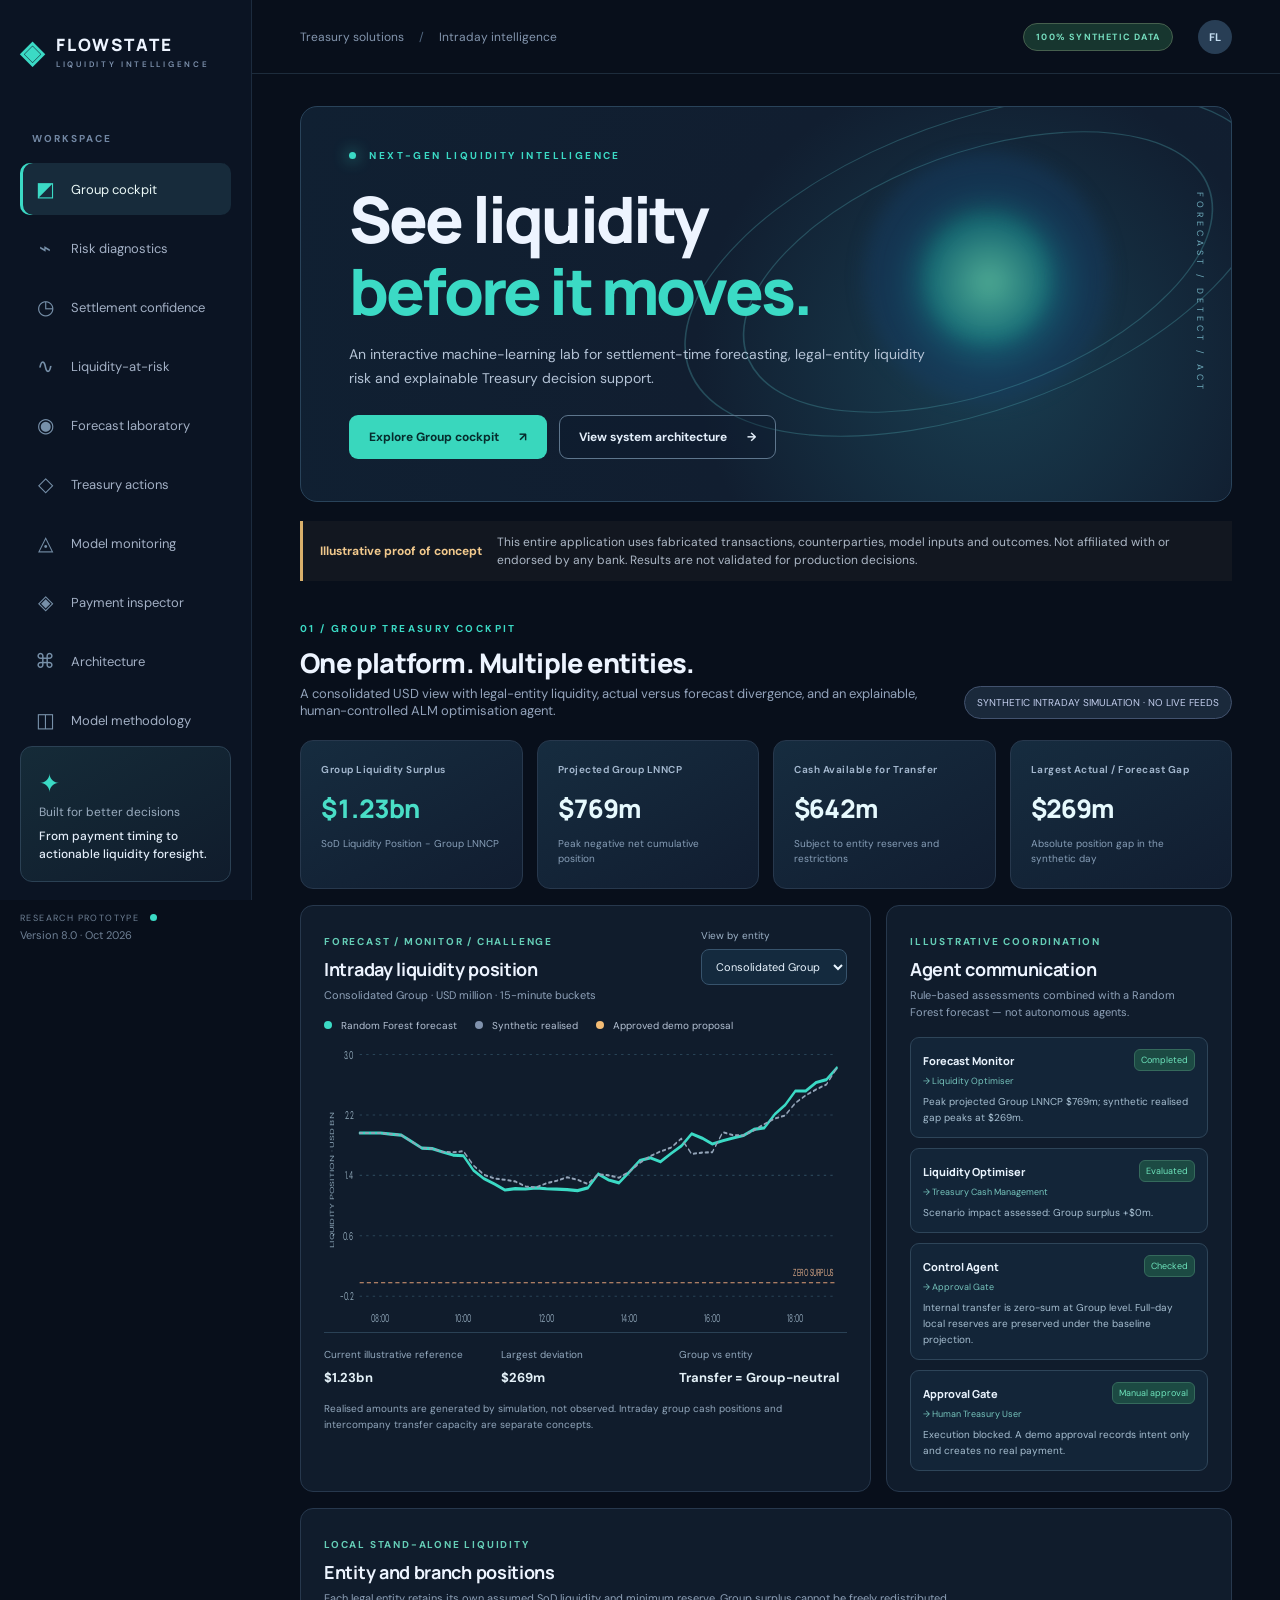
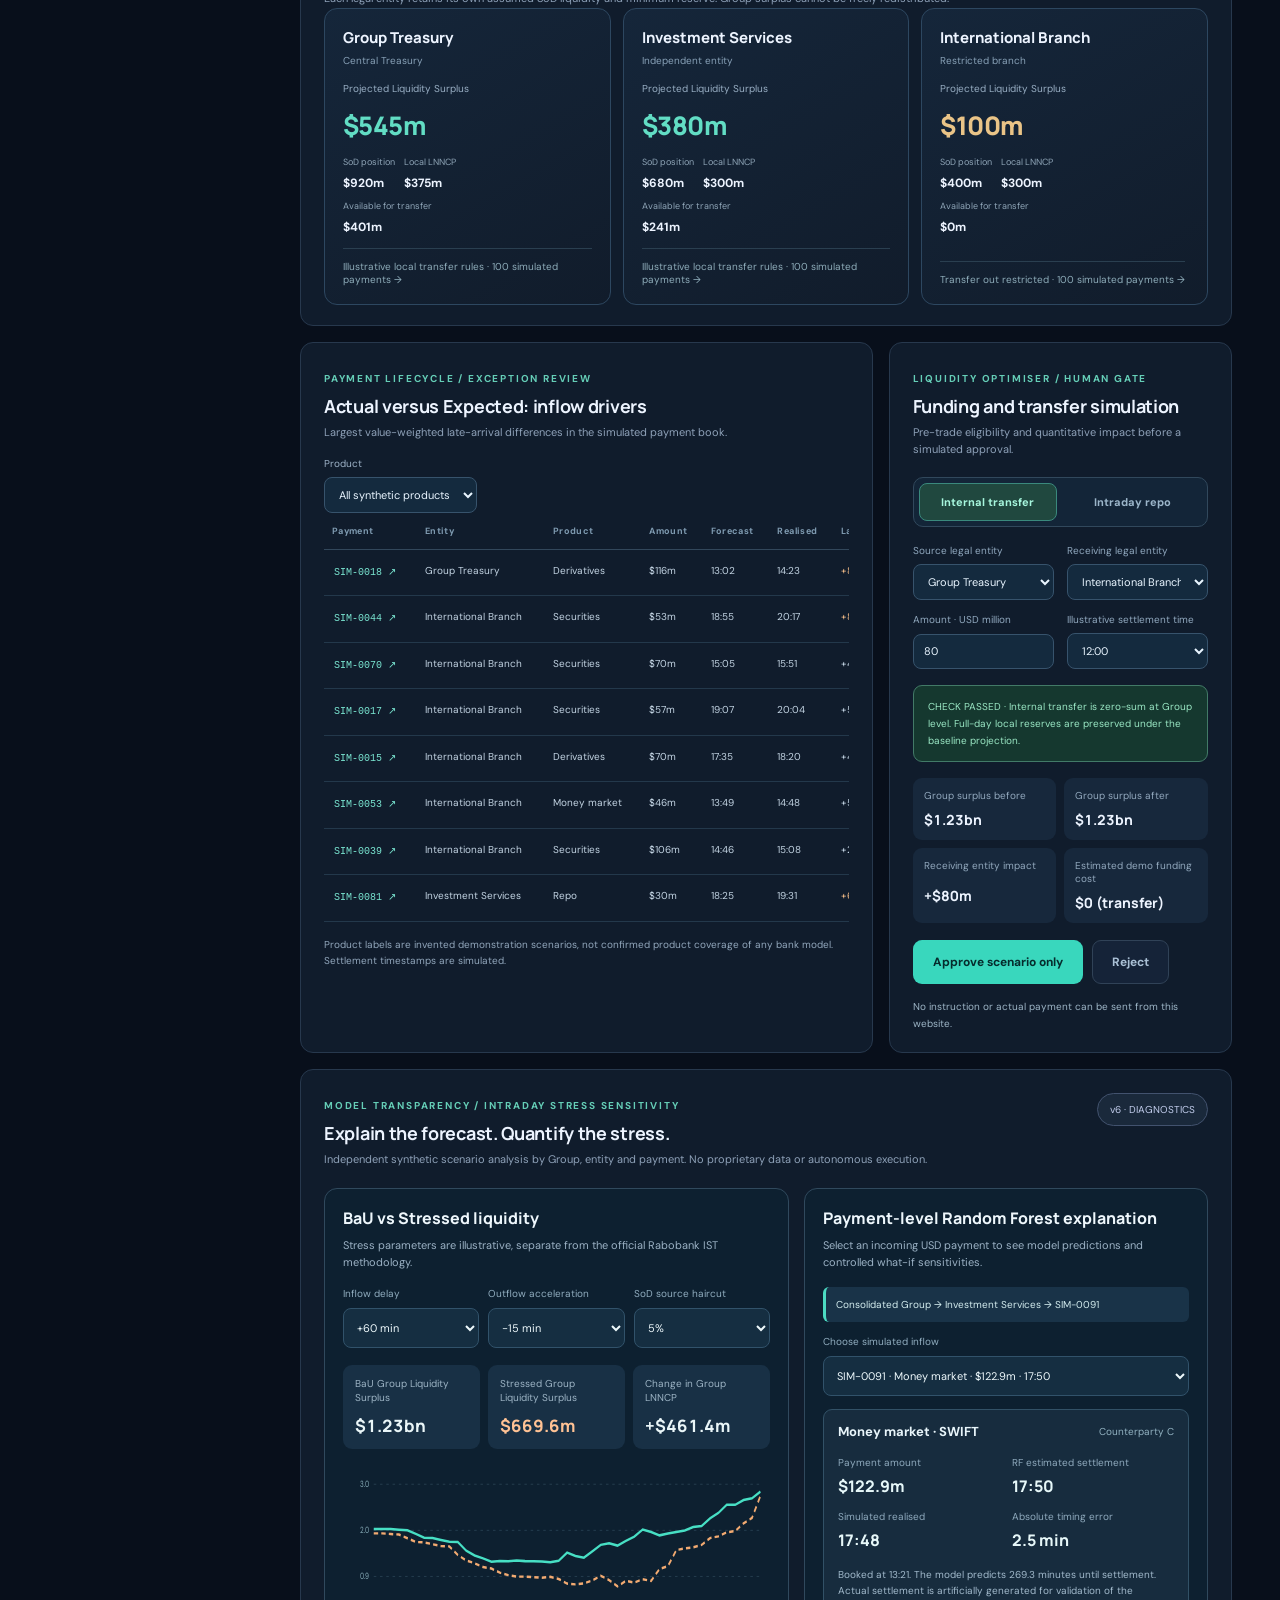
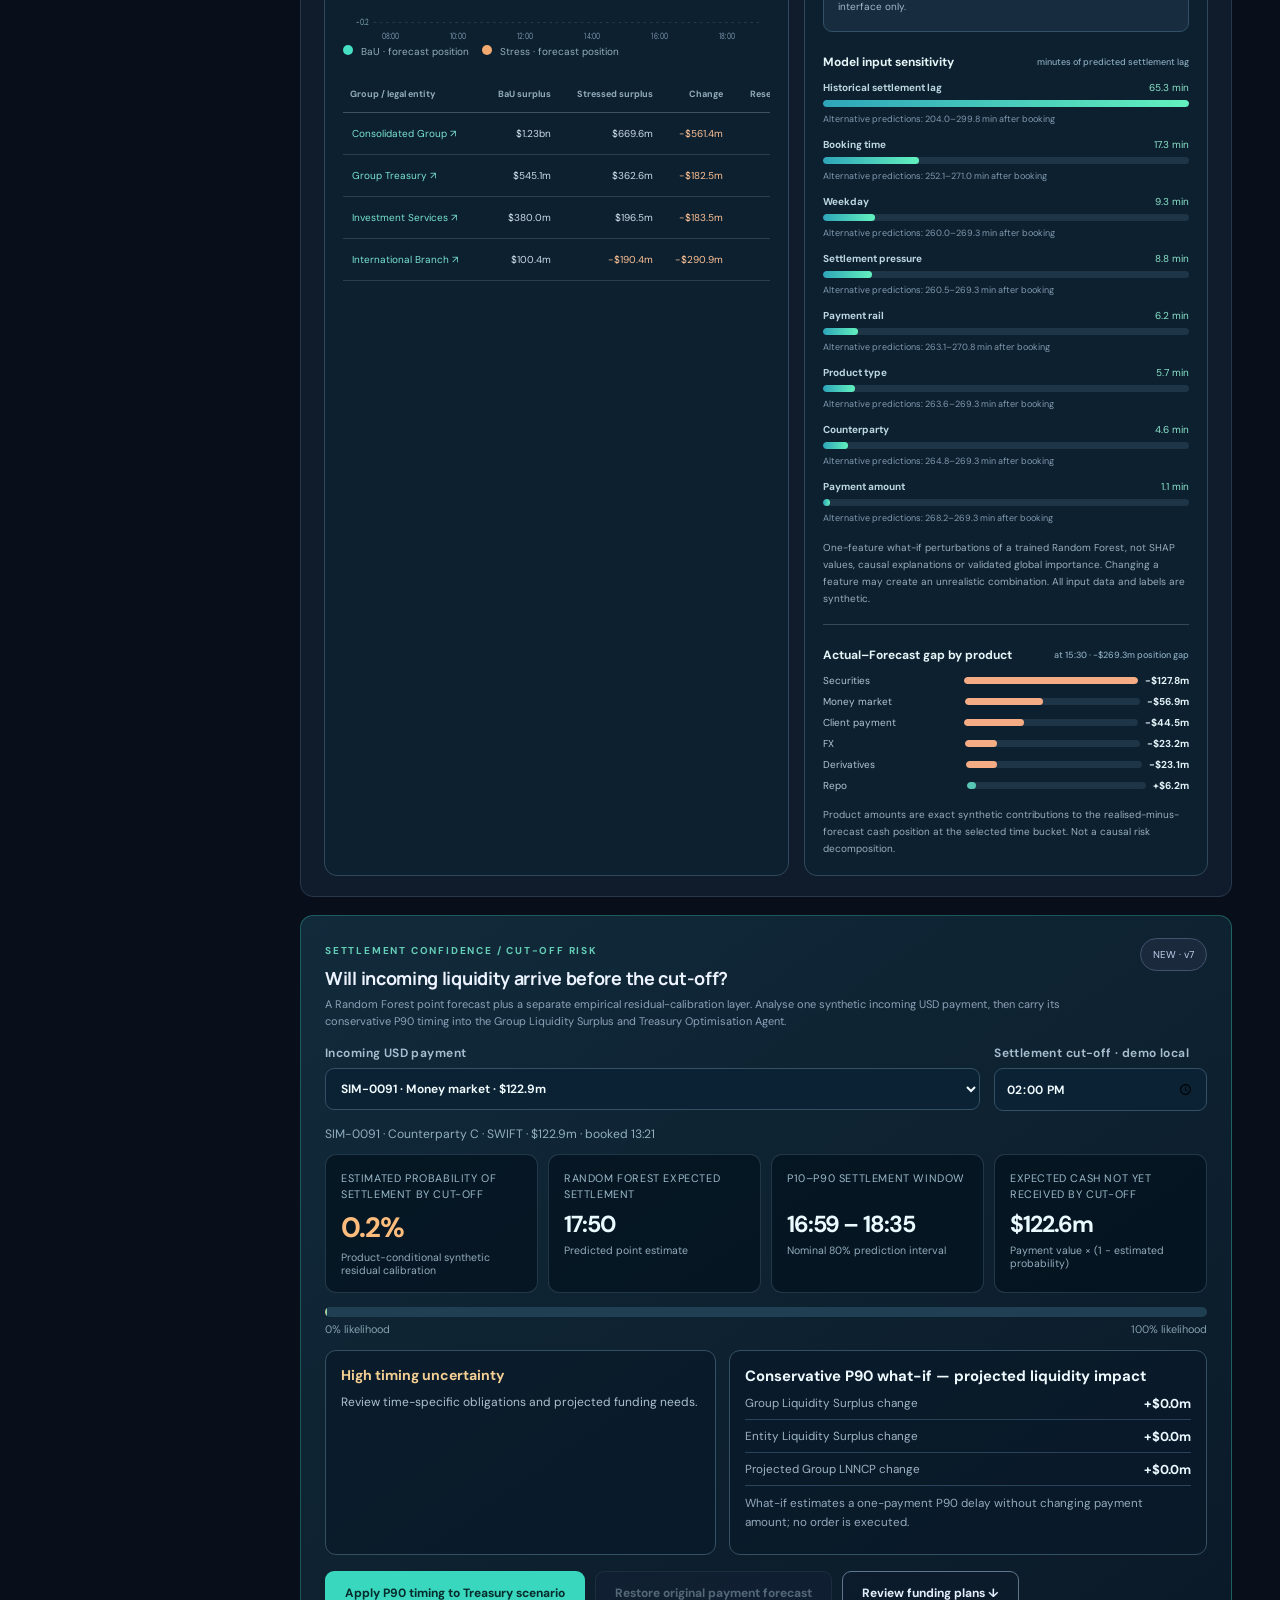
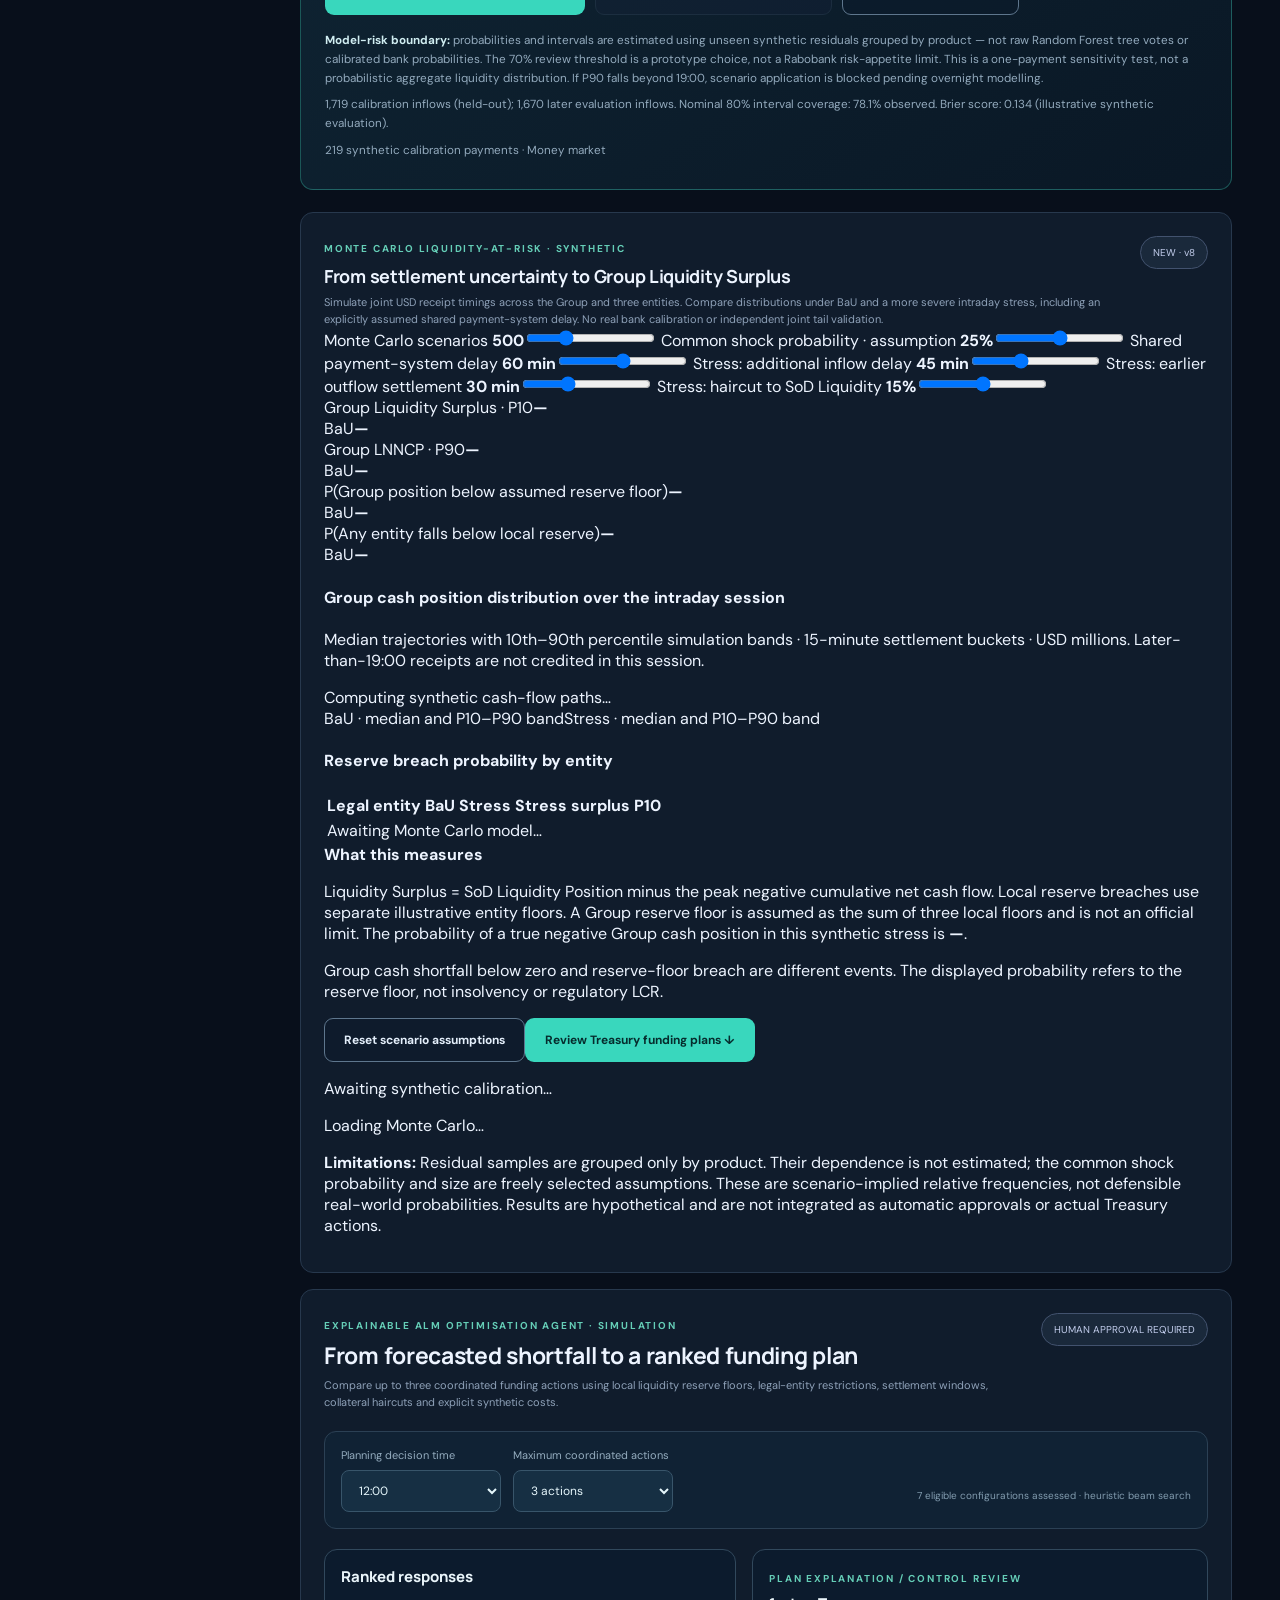
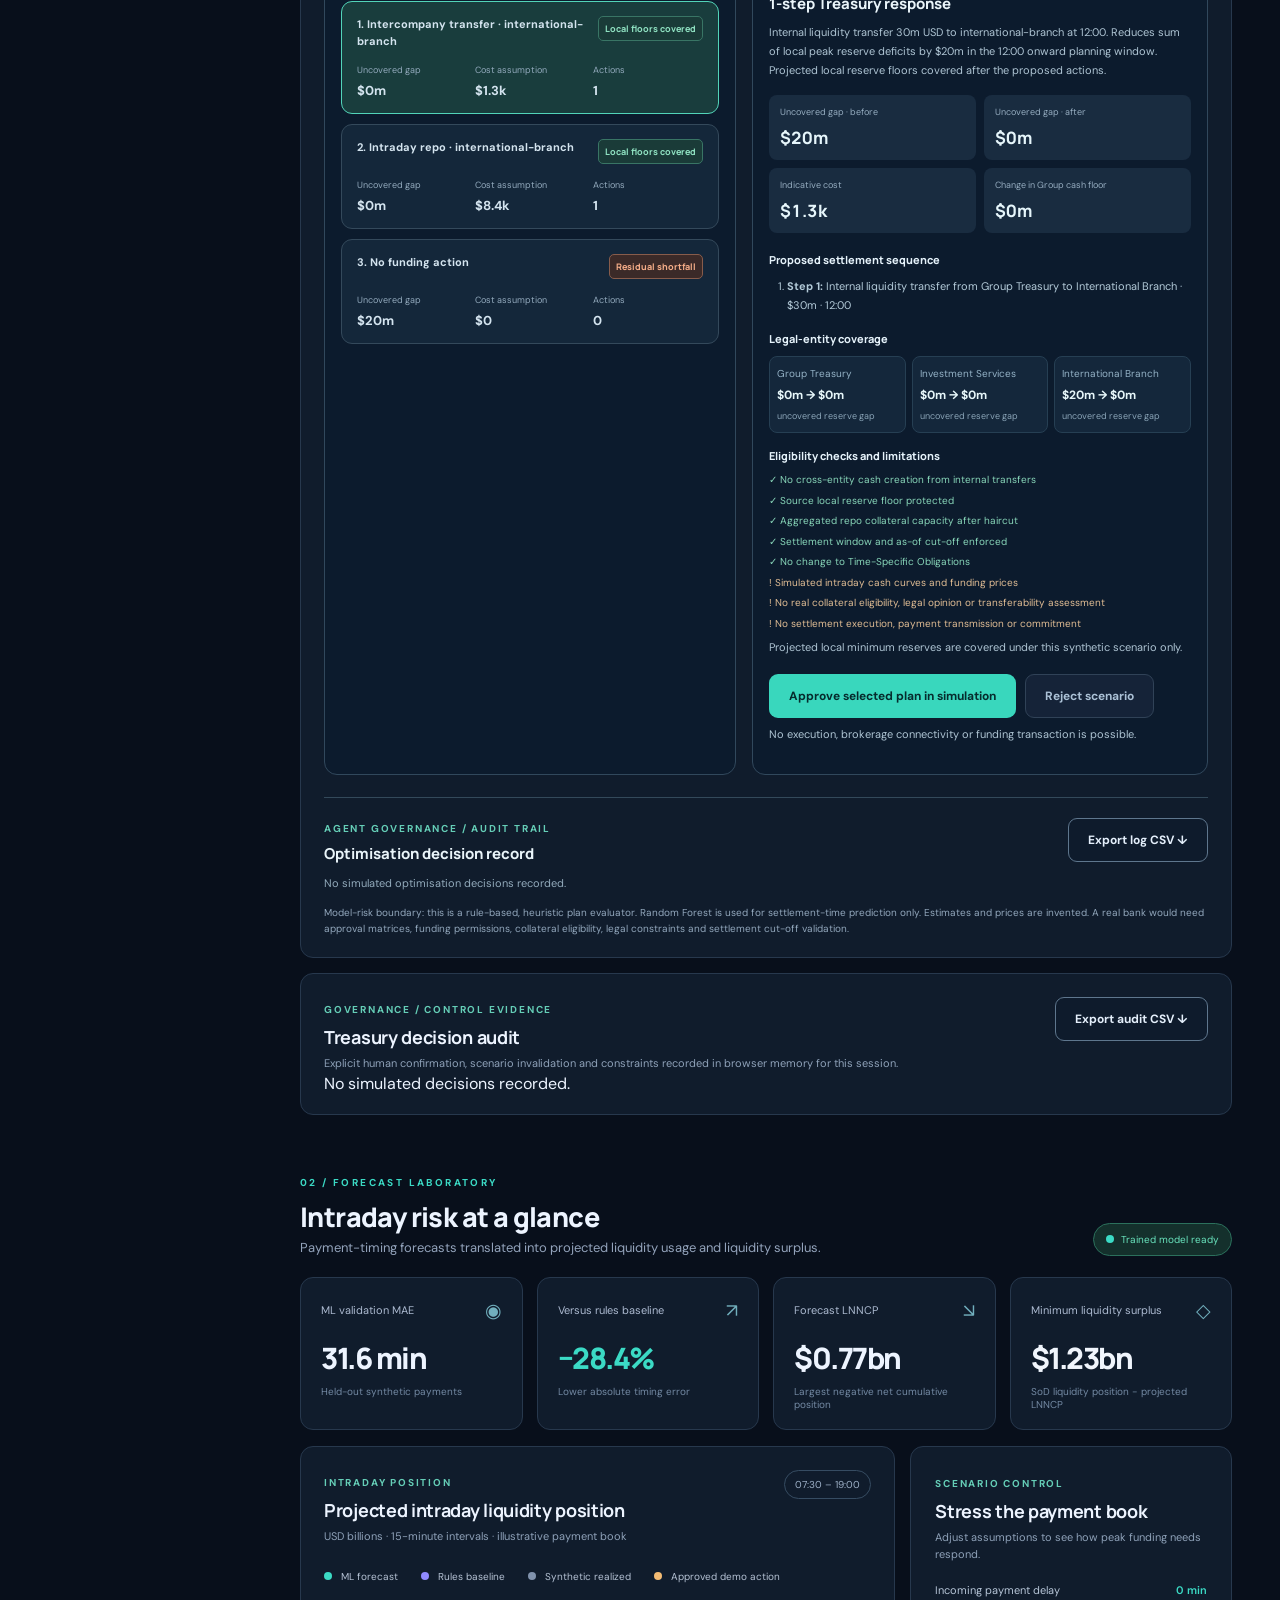
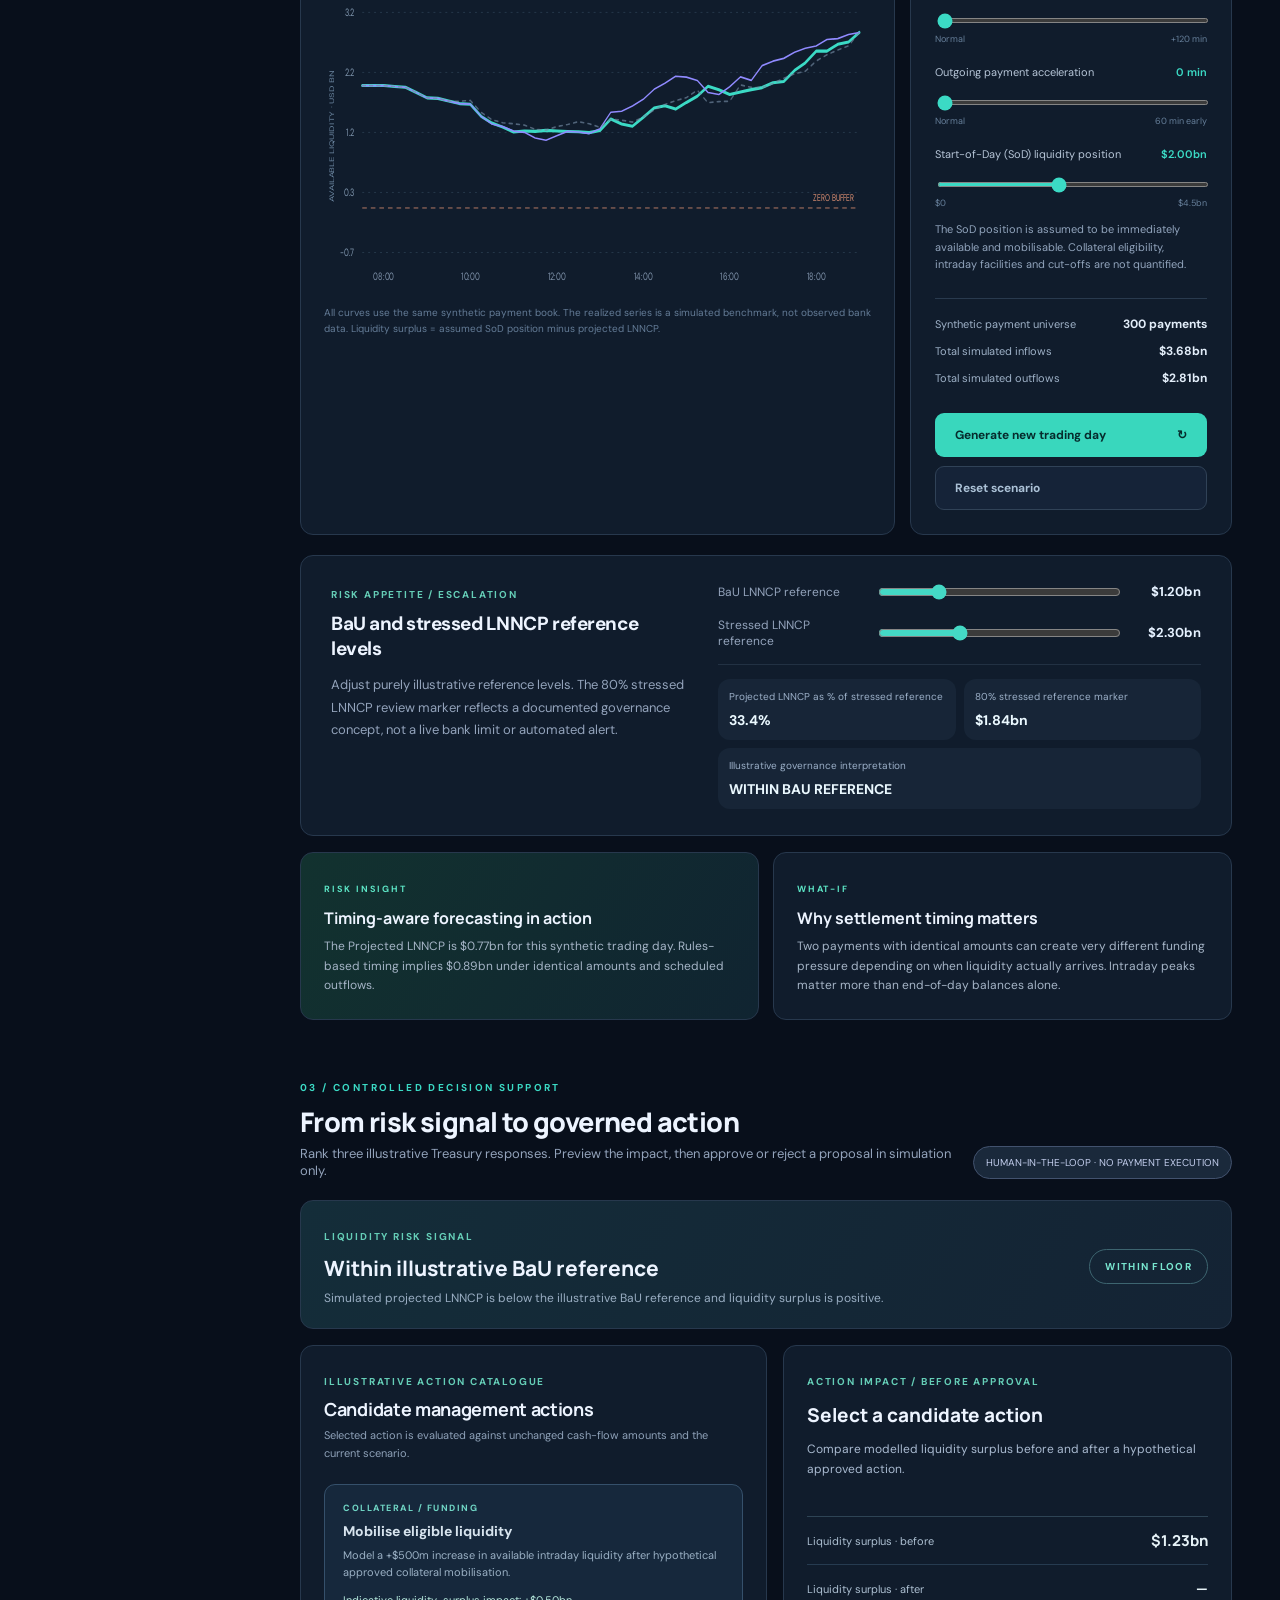
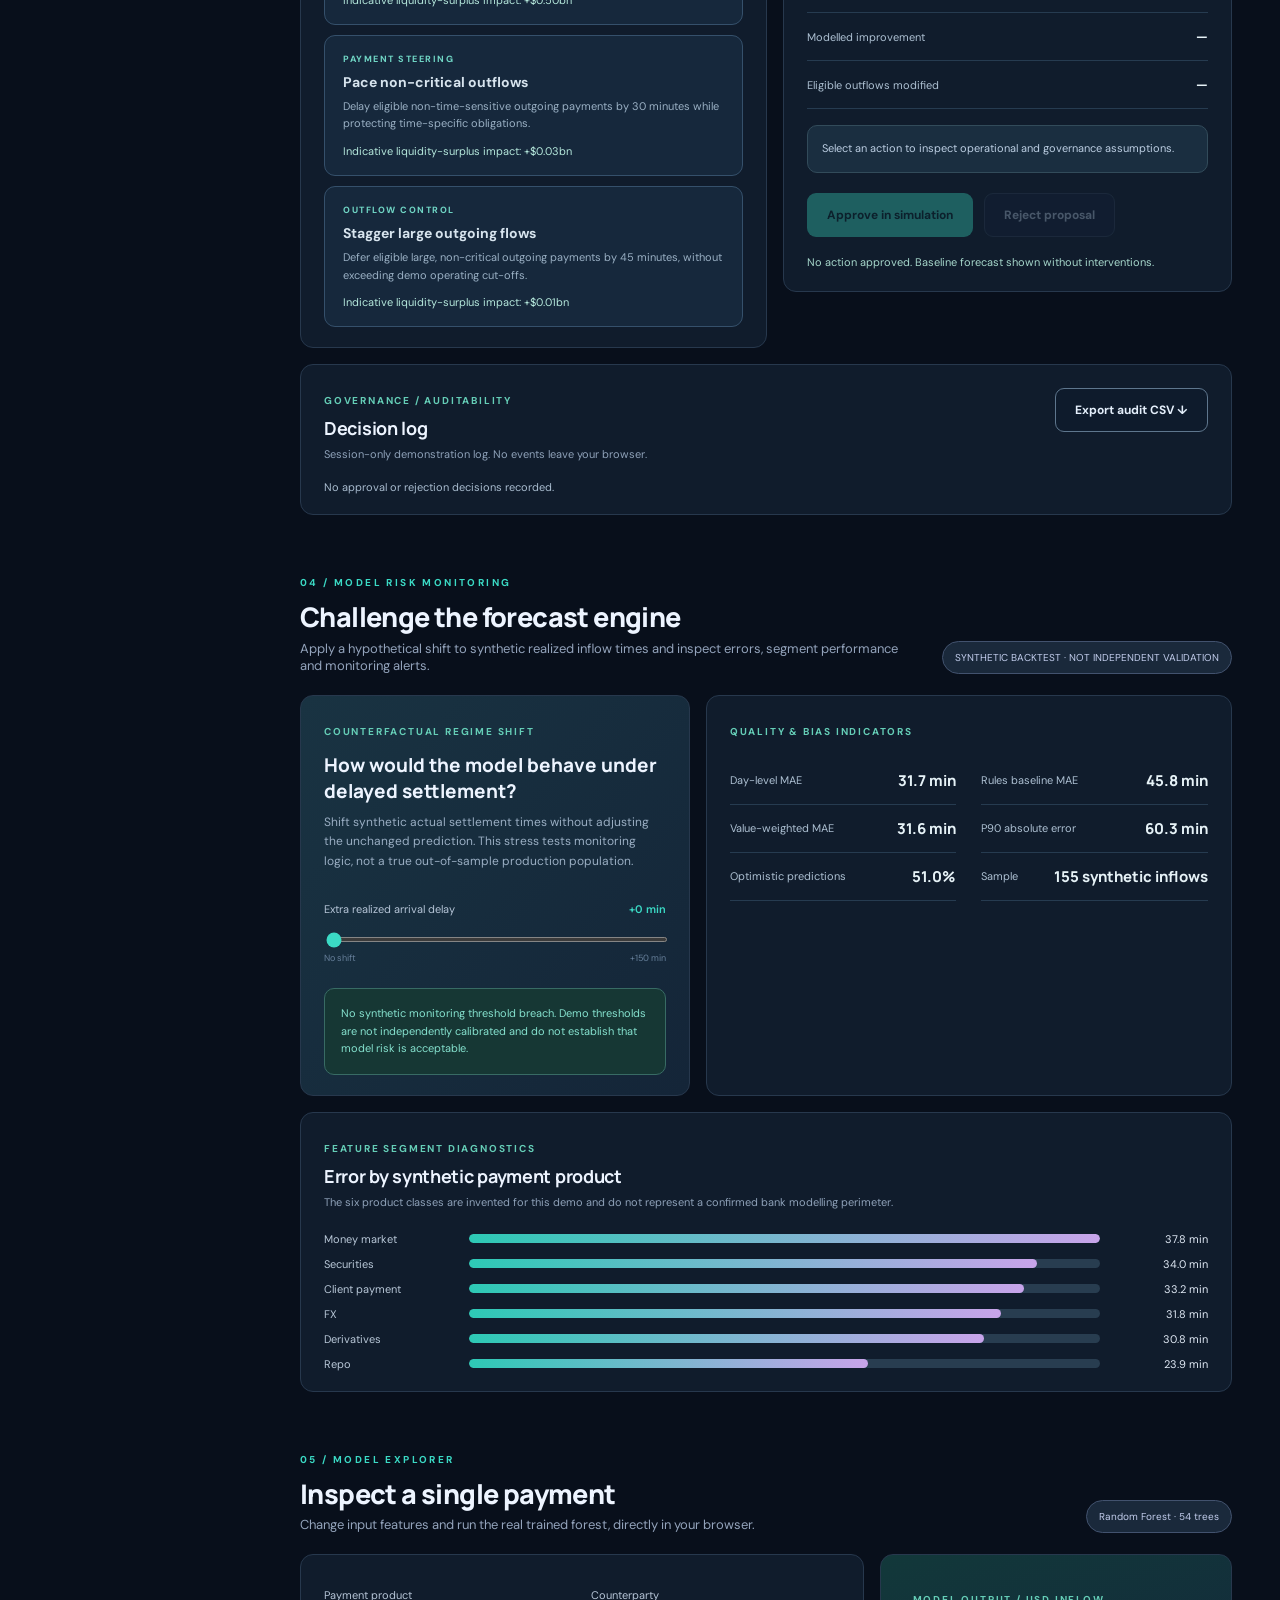
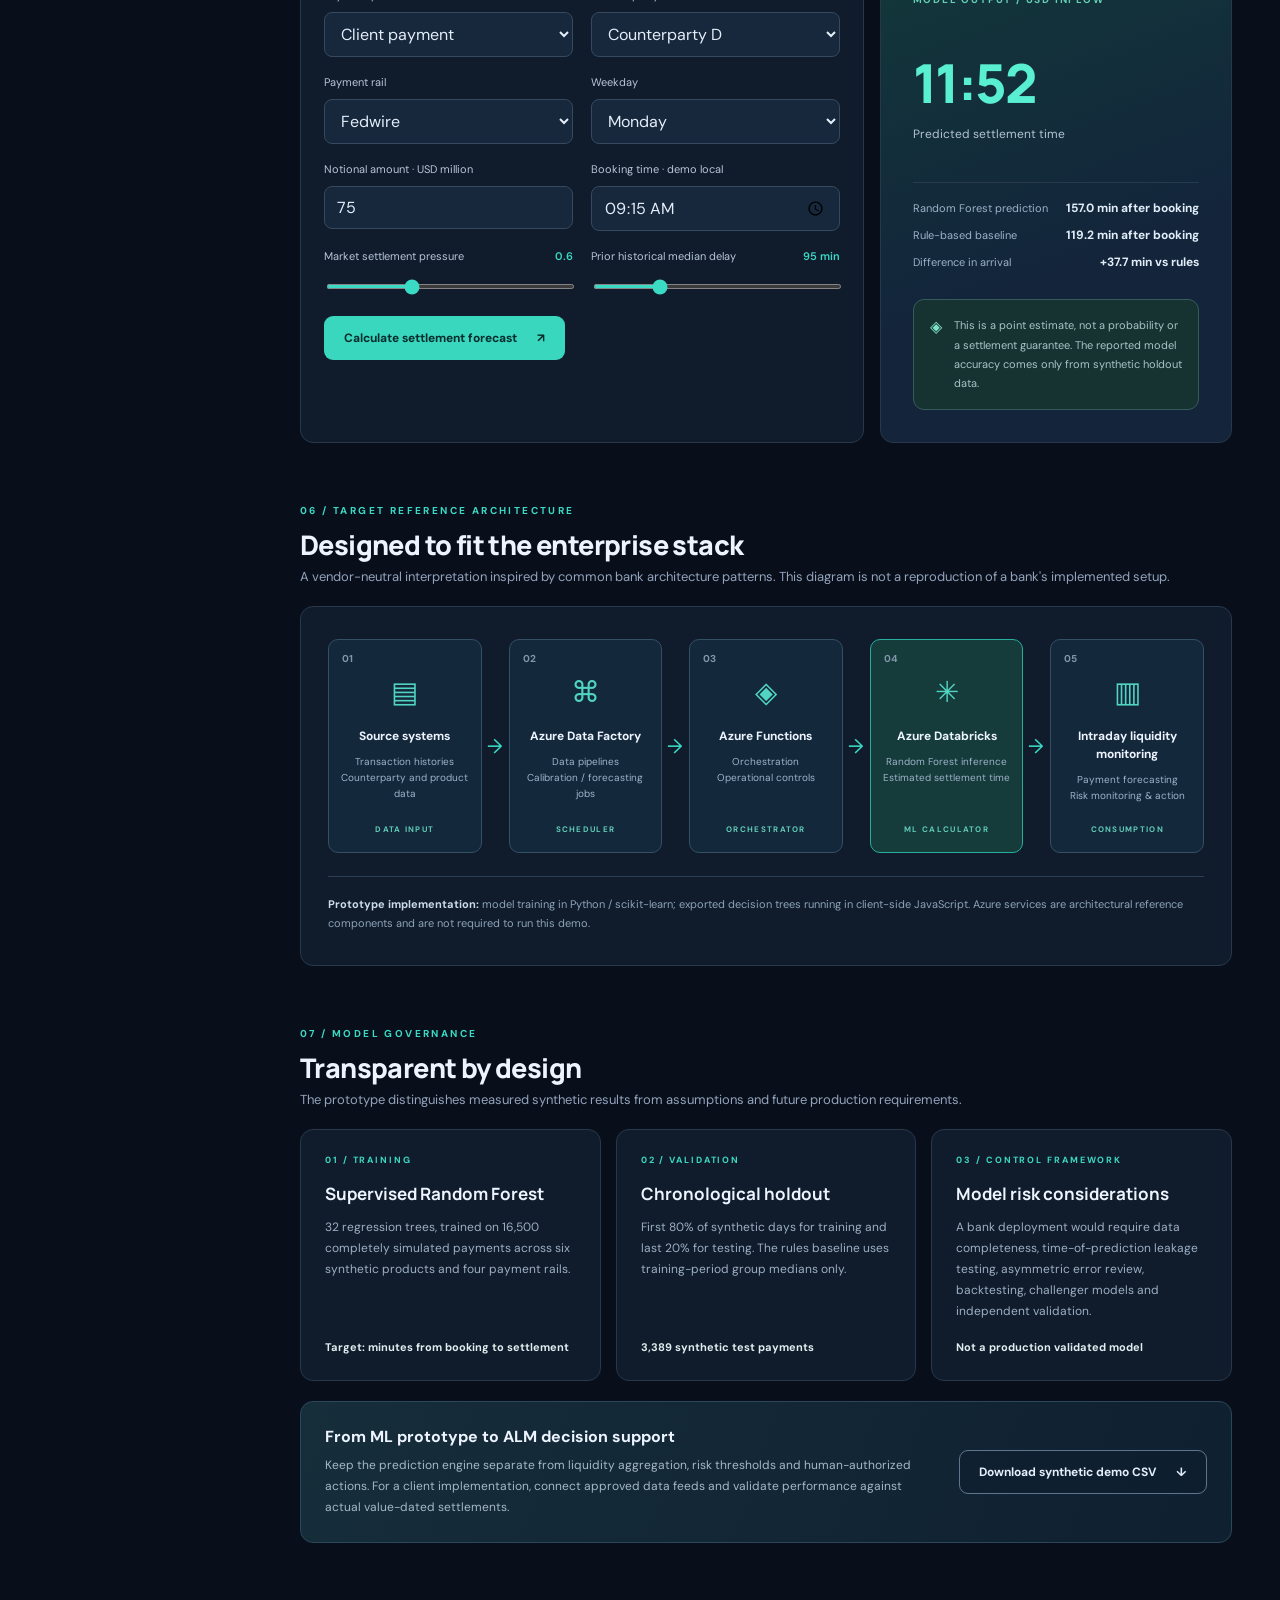
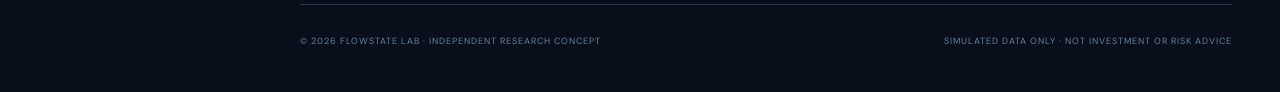
==== commit 764ff8a0: "FLOWSTATE v8: Group Liquidity-at-Risk simulation and UI" ====
--- a/intraday-liquidity-lab/index.html
+++ b/intraday-liquidity-lab/index.html
@@ -7,6 +7,7 @@
 <link rel="stylesheet" href="optimiser.css">
 <link rel="stylesheet" href="diagnostics.css">
 <link rel="stylesheet" href="confidence.css">
+<link rel="stylesheet" href="distribution.css">
 <link rel="icon" type="image/svg+xml" href="favicon.svg">
 </head><body>
 <div class="site-shell">
@@ -17,6 +18,7 @@
     <a class="side-link active" href="#group-cockpit"><span>◩</span> Group cockpit</a>
     <a class="side-link" href="#risk-diagnostics"><span>⌁</span> Risk diagnostics</a>
     <a class="side-link" href="#settlement-confidence"><span>◷</span> Settlement confidence</a>
+    <a class="side-link" href="#mc-distribution"><span>∿</span> Liquidity-at-risk</a>
     <a class="side-link" href="#simulator"><span>◉</span> Forecast laboratory</a>
     <a class="side-link" href="#risk-decisions"><span>◇</span> Treasury actions</a>
     <a class="side-link" href="#monitoring"><span>◬</span> Model monitoring</a>
@@ -25,7 +27,7 @@
     <a class="side-link" href="#methodology"><span>◫</span> Model methodology</a>
   </nav>
   <div class="side-card"><span class="side-card-icon">✦</span><div>Built for better decisions<strong>From payment timing to actionable liquidity foresight.</strong></div></div>
-  <div class="side-bottom">RESEARCH PROTOTYPE <span class="blip"></span><br><small>Version 7.0 · Oct 2026</small></div>
+  <div class="side-bottom">RESEARCH PROTOTYPE <span class="blip"></span><br><small>Version 8.0 · Oct 2026</small></div>
 </aside>
 <main class="main" id="overview">
 <header class="topbar"><div class="breadcrumbs">Treasury solutions <span>/</span> Intraday intelligence</div><div class="top-actions"><span class="privacy-indicator">100% SYNTHETIC DATA</span><span class="avatar">FL</span></div></header>
@@ -93,6 +95,28 @@
     <p class="conf-caution"><b>Model-risk boundary:</b> probabilities and intervals are estimated using unseen synthetic residuals grouped by product — not raw Random Forest tree votes or calibrated bank probabilities. The 70% review threshold is a prototype choice, not a Rabobank risk-appetite limit. This is a one-payment sensitivity test, not a probabilistic aggregate liquidity distribution. If P90 falls beyond 19:00, scenario application is blocked pending overnight modelling.</p>
     <p class="conf-caution" id="confidence-calibration">Loading independent synthetic calibration statistics...</p>
     <p class="conf-caution" id="confidence-sample">—</p>
+  </section>
+  <section class="panel mc-panel" id="mc-distribution" aria-labelledby="mc-title">
+    <div class="panel-header"><div><span class="panel-kicker">MONTE CARLO LIQUIDITY-AT-RISK · SYNTHETIC</span><h3 id="mc-title">From settlement uncertainty to Group Liquidity Surplus</h3><p class="conf-intro">Simulate joint USD receipt timings across the Group and three entities. Compare distributions under BaU and a more severe intraday stress, including an explicitly assumed shared payment-system delay. No real bank calibration or independent joint tail validation.</p></div><span class="section-chip">NEW · v8</span></div>
+    <div class="mc-controls">
+      <label>Monte Carlo scenarios <b id="mc-runs-value">500</b><input id="mc-runs" type="range" min="100" max="1500" step="100" value="500"></label>
+      <label>Common shock probability · assumption <b id="mc-shock-prob-value">25%</b><input id="mc-shock-prob" type="range" min="0" max="50" step="5" value="25"></label>
+      <label>Shared payment-system delay <b id="mc-shock-delay-value">60 min</b><input id="mc-shock-delay" type="range" min="0" max="120" step="15" value="60"></label>
+      <label>Stress: additional inflow delay <b id="mc-delay-value">45 min</b><input id="mc-delay" type="range" min="0" max="120" step="15" value="45"></label>
+      <label>Stress: earlier outflow settlement <b id="mc-accel-value">30 min</b><input id="mc-accel" type="range" min="0" max="90" step="15" value="30"></label>
+      <label>Stress: haircut to SoD Liquidity <b id="mc-haircut-value">15%</b><input id="mc-haircut" type="range" min="0" max="30" step="5" value="15"></label>
+    </div>
+    <div class="mc-stats">
+      <div class="mc-stat"><span>Group Liquidity Surplus · P10</span><strong id="mc-stress-surplus">—</strong><div class="mc-dual"><span>BaU</span><b id="mc-bau-surplus">—</b></div></div>
+      <div class="mc-stat"><span>Group LNNCP · P90</span><strong id="mc-stress-lnncp">—</strong><div class="mc-dual"><span>BaU</span><b id="mc-bau-lnncp">—</b></div></div>
+      <div class="mc-stat"><span>P(Group position below assumed reserve floor)</span><strong id="mc-stress-group-breach">—</strong><div class="mc-dual"><span>BaU</span><b id="mc-bau-group-breach">—</b></div></div>
+      <div class="mc-stat"><span>P(Any entity falls below local reserve)</span><strong id="mc-stress-local-breach">—</strong><div class="mc-dual"><span>BaU</span><b id="mc-bau-local-breach">—</b></div></div>
+    </div>
+    <div class="mc-chart-box"><h4>Group cash position distribution over the intraday session</h4><p>Median trajectories with 10th–90th percentile simulation bands · 15-minute settlement buckets · USD millions. Later-than-19:00 receipts are not credited in this session.</p><div class="mc-chart" id="mc-chart" role="img" aria-label="BaU and Stress group cash position distribution">Computing synthetic cash-flow paths…</div><div class="mc-legend"><span><i class="bau"></i>BaU · median and P10–P90 band</span><span><i class="stress"></i>Stress · median and P10–P90 band</span></div></div>
+    <div class="mc-bottom"><div class="mc-entity-box"><h4>Reserve breach probability by entity</h4><div class="mc-table-wrap"><table class="mc-table"><thead><tr><th>Legal entity</th><th>BaU</th><th>Stress</th><th>Stress surplus P10</th></tr></thead><tbody id="mc-entity-body"><tr><td colspan="4">Awaiting Monte Carlo model…</td></tr></tbody></table></div></div><div class="mc-explainer"><strong>What this measures</strong><p>Liquidity Surplus = SoD Liquidity Position minus the peak negative cumulative net cash flow. Local reserve breaches use separate illustrative entity floors. A Group reserve floor is assumed as the sum of three local floors and is not an official limit. The probability of a true negative Group cash position in this synthetic stress is <strong id="mc-zero-prob">—</strong>.</p><p>Group cash shortfall below zero and reserve-floor breach are different events. The displayed probability refers to the reserve floor, not insolvency or regulatory LCR.</p></div></div>
+    <div class="mc-buttons"><button class="btn outline" id="mc-reset" type="button">Reset scenario assumptions</button><button class="btn primary" id="mc-review" type="button">Review Treasury funding plans ↓</button></div>
+    <p id="mc-summary" class="mc-note">Awaiting synthetic calibration…</p><p id="mc-status" class="mc-status" role="status" aria-live="polite">Loading Monte Carlo…</p>
+    <p class="mc-note"><b>Limitations:</b> Residual samples are grouped only by product. Their dependence is not estimated; the common shock probability and size are freely selected assumptions. These are scenario-implied relative frequencies, not defensible real-world probabilities. Results are hypothetical and are not integrated as automatic approvals or actual Treasury actions.</p>
   </section>
   <section class="panel op-agent-panel" id="optimisation-agent" aria-labelledby="op-title">
     <div class="panel-header op-header"><div><span class="panel-kicker">EXPLAINABLE ALM OPTIMISATION AGENT · SIMULATION</span><h3 id="op-title">From forecasted shortfall to a ranked funding plan</h3><p>Compare up to three coordinated funding actions using local liquidity reserve floors, legal-entity restrictions, settlement windows, collateral haircuts and explicit synthetic costs.</p></div><span class="section-chip">HUMAN APPROVAL REQUIRED</span></div>
@@ -166,7 +190,7 @@
 <div class="arch-caption"><strong>Prototype implementation:</strong> model training in Python / scikit-learn; exported decision trees running in client-side JavaScript. Azure services are architectural reference components and are not required to run this demo.</div></div>
 </section>
 <section class="section" id="methodology"><div class="section-heading"><div><div class="overline">07 / MODEL GOVERNANCE</div><h2>Transparent by design</h2><p>The prototype distinguishes measured synthetic results from assumptions and future production requirements.</p></div></div>
-<div class="method-grid"><article class="method-card"><div class="method-number">01 / TRAINING</div><h3>Supervised Random Forest</h3><p>54 regression trees, trained on 16,500 completely simulated payments across six synthetic products and four payment rails.</p><strong>Target: minutes from booking to settlement</strong></article><article class="method-card"><div class="method-number">02 / VALIDATION</div><h3>Chronological holdout</h3><p>First 80% of synthetic days for training and last 20% for testing. The rules baseline uses training-period group medians only.</p><strong id="test-count">— synthetic test transactions</strong></article><article class="method-card"><div class="method-number">03 / CONTROL FRAMEWORK</div><h3>Model risk considerations</h3><p>A bank deployment would require data completeness, time-of-prediction leakage testing, asymmetric error review, backtesting, challenger models and independent validation.</p><strong>Not a production validated model</strong></article></div>
+<div class="method-grid"><article class="method-card"><div class="method-number">01 / TRAINING</div><h3>Supervised Random Forest</h3><p>32 regression trees, trained on 16,500 completely simulated payments across six synthetic products and four payment rails.</p><strong>Target: minutes from booking to settlement</strong></article><article class="method-card"><div class="method-number">02 / VALIDATION</div><h3>Chronological holdout</h3><p>First 80% of synthetic days for training and last 20% for testing. The rules baseline uses training-period group medians only.</p><strong id="test-count">— synthetic test transactions</strong></article><article class="method-card"><div class="method-number">03 / CONTROL FRAMEWORK</div><h3>Model risk considerations</h3><p>A bank deployment would require data completeness, time-of-prediction leakage testing, asymmetric error review, backtesting, challenger models and independent validation.</p><strong>Not a production validated model</strong></article></div>
 <div class="methodology-bottom"><div><h3>From ML prototype to ALM decision support</h3><p>Keep the prediction engine separate from liquidity aggregation, risk thresholds and human-authorized actions. For a client implementation, connect approved data feeds and validate performance against actual value-dated settlements.</p></div><button class="btn outline" id="download" type="button">Download synthetic demo CSV <span>↓</span></button></div></section>
 <footer><span>© 2026 FLOWSTATE LAB · INDEPENDENT RESEARCH CONCEPT</span><span>SIMULATED DATA ONLY · NOT INVESTMENT OR RISK ADVICE</span></footer>
 </div></main></div>
@@ -179,5 +203,7 @@
 <script defer src="diagnostics-ui.js"></script>
 <script defer src="confidence-engine.js"></script>
 <script defer src="confidence-ui.js"></script>
+<script defer src="distribution-engine.js"></script>
+<script defer src="distribution-ui.js"></script>
 <script defer src="app.js"></script>
 </body></html>
--- a/intraday-liquidity-lab/confidence.css
+++ b/intraday-liquidity-lab/confidence.css
@@ -0,0 +1,34 @@
+/* FLOWSTATE v7 · conservative settlement timing & transparent sample-calibrated probability */
+.conf-panel{padding:22px 24px;margin:18px 0 22px;background:linear-gradient(145deg,rgba(18,44,60,.96),rgba(10,24,38,.98));border:1px solid rgba(62,218,190,.32)}
+.conf-panel .panel-header{gap:12px;flex-wrap:wrap}
+.conf-panel .panel-header h3{max-width:850px}
+.conf-intro{max-width:800px;color:#a9bdd0;font-size:.9rem;line-height:1.65}
+.conf-form{display:grid;grid-template-columns:minmax(0,2fr) minmax(140px,.65fr);gap:14px;margin:15px 0}
+.conf-form label{display:flex;flex-direction:column;gap:7px;color:#a7bed0;font-size:.75rem;font-weight:650;letter-spacing:.035em}
+.conf-form select,.conf-form input{background:#0b2234;color:#f1fcff;border:1px solid #345065;border-radius:9px;padding:11px;font-family:inherit;min-width:0;width:100%}
+.conf-context{font-size:.76rem;color:#91aebf;margin:5px 0 12px}
+.conf-metrics{display:grid;grid-template-columns:repeat(4,minmax(0,1fr));gap:10px;margin-bottom:13px}
+.conf-stat{background:rgba(3,16,28,.66);border:1px solid rgba(68,97,118,.45);padding:15px;border-radius:11px;min-width:0}
+.conf-stat span{font-size:.68rem;text-transform:uppercase;letter-spacing:.055em;line-height:1.5;color:#9ab9c8;display:block;min-height:34px}
+.conf-stat strong{font-size:1.45rem;color:#eafaff;display:block;letter-spacing:-.04em;margin:5px 0}
+.conf-stat.primary strong{font-size:1.75rem;color:#56e6ce}
+.conf-stat.primary strong[data-level="review"],.conf-stat.primary strong[data-level="high"]{color:#ffbd7d}
+.conf-stat small{font-size:.66rem;color:#94adbc;display:block}
+.conf-probability{height:10px;background:#203f53;overflow:hidden;border-radius:999px;margin:14px 0 5px}
+.conf-probability-fill{background:linear-gradient(90deg,#f2a769,#65ebc9);height:100%;width:0;border-radius:999px;transition:width .18s}
+.conf-band-label{display:flex;justify-content:space-between;color:#849fae;font-size:.68rem}
+.conf-bottom{display:grid;grid-template-columns:minmax(0,.9fr) minmax(0,1.1fr);gap:13px;margin-top:14px}
+.conf-signal,.conf-preview{border:1px solid #345064;background:rgba(8,25,41,.75);padding:15px;border-radius:11px;min-width:0}
+.conf-signal strong{display:block;color:#f4cf94;font-size:.88rem;margin-bottom:6px}
+.conf-signal span{font-size:.75rem;color:#abc2ce;line-height:1.5}
+.conf-preview h4{font-size:.93rem;color:#edf9fe;margin:0 0 9px}
+.conf-impact div{display:flex;gap:10px;justify-content:space-between;margin:8px 0;border-bottom:1px solid #29445a;padding-bottom:7px;font-size:.73rem}
+.conf-impact span{color:#9db5c6}
+.conf-impact strong{color:#eaf8ff;font-size:.81rem;white-space:nowrap}
+.conf-actions{display:flex;flex-wrap:wrap;gap:10px;margin:16px 0}
+.conf-actions .btn{min-height:41px}
+.conf-actions .btn:disabled{opacity:.45;cursor:not-allowed}
+.conf-caution{font-size:.73rem;line-height:1.6;color:#93aabd;margin:8px 0}
+.conf-caution b{color:#d0edf1}
+@media(max-width:920px){.conf-metrics{grid-template-columns:repeat(2,minmax(0,1fr))}.conf-bottom{grid-template-columns:1fr}}
+@media(max-width:540px){.conf-panel{padding:17px 13px}.conf-form{grid-template-columns:1fr}.conf-metrics{grid-template-columns:1fr 1fr;gap:6px}.conf-stat{padding:11px 9px}.conf-stat strong{font-size:1.16rem}.conf-stat.primary strong{font-size:1.35rem}.conf-stat span{font-size:.6rem}.conf-actions{flex-direction:column}.conf-actions .btn{width:100%;font-size:.77rem}.conf-impact div{align-items:flex-start}}
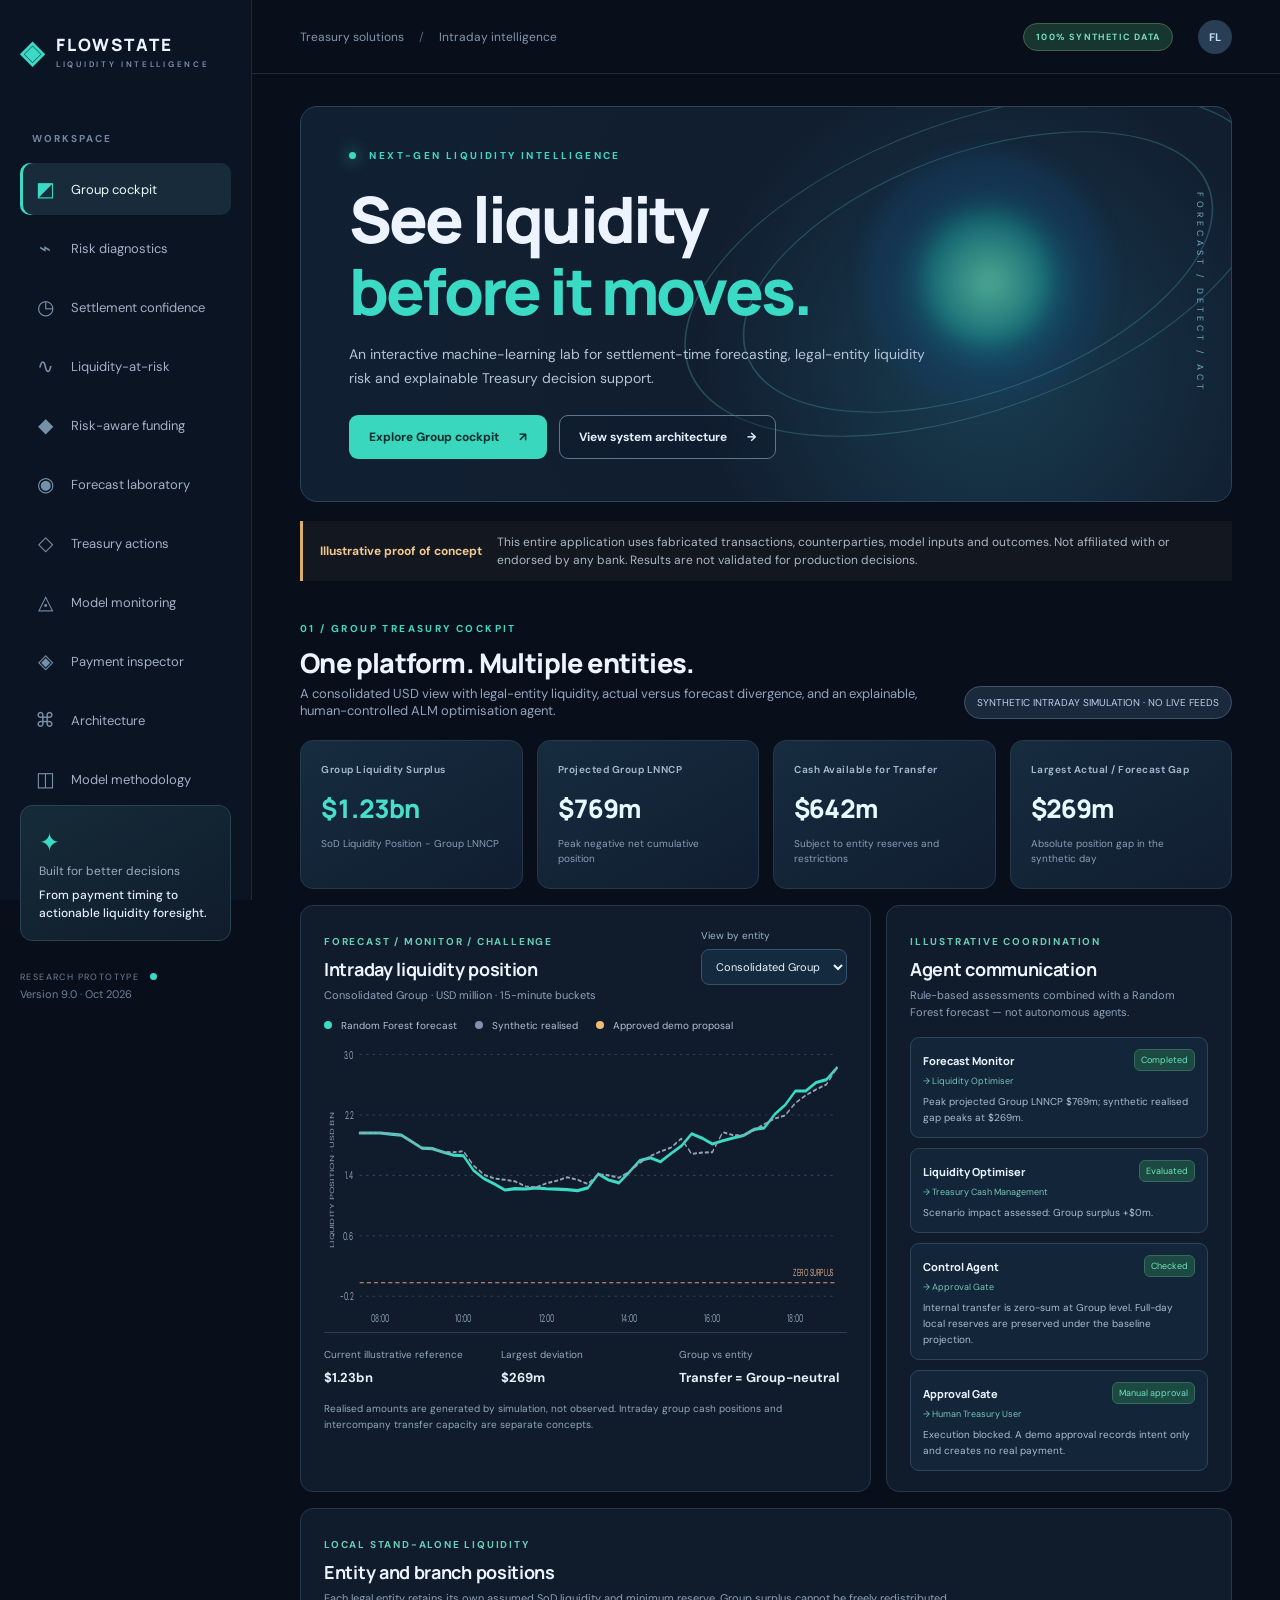
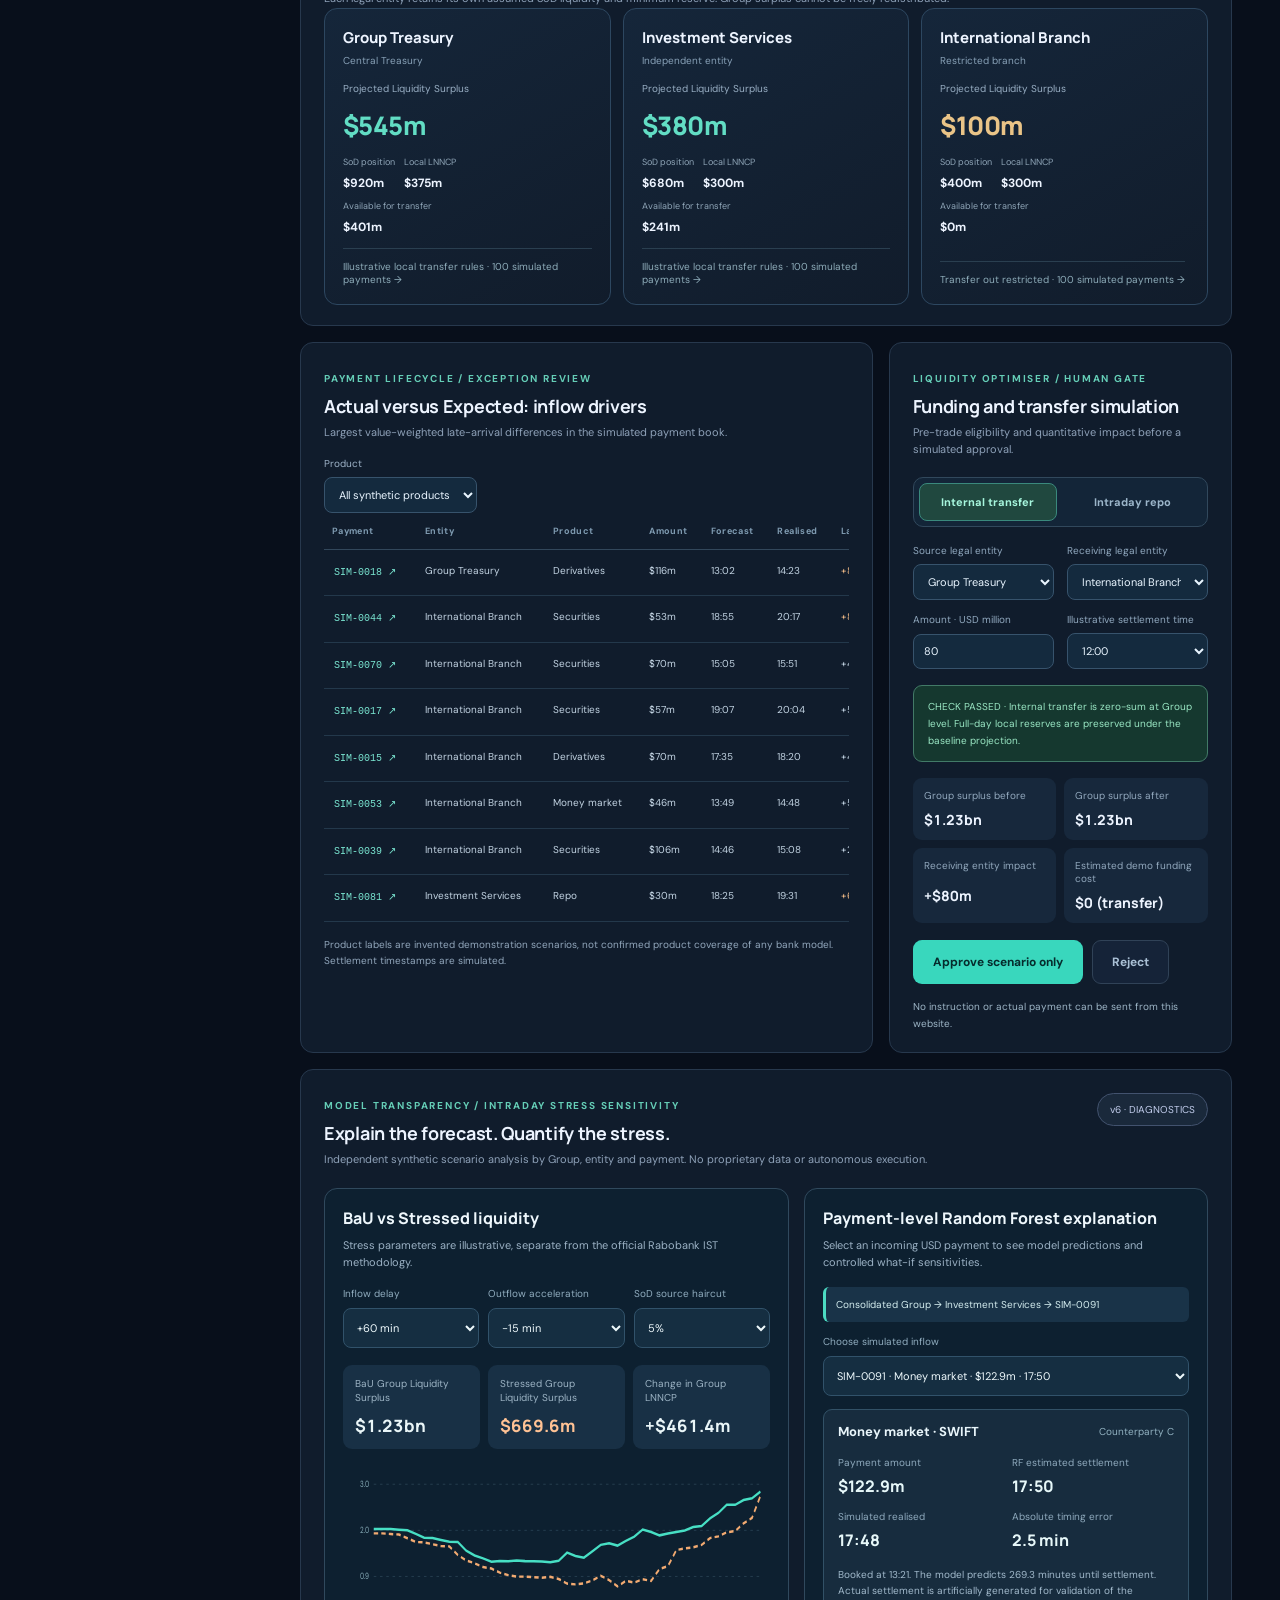
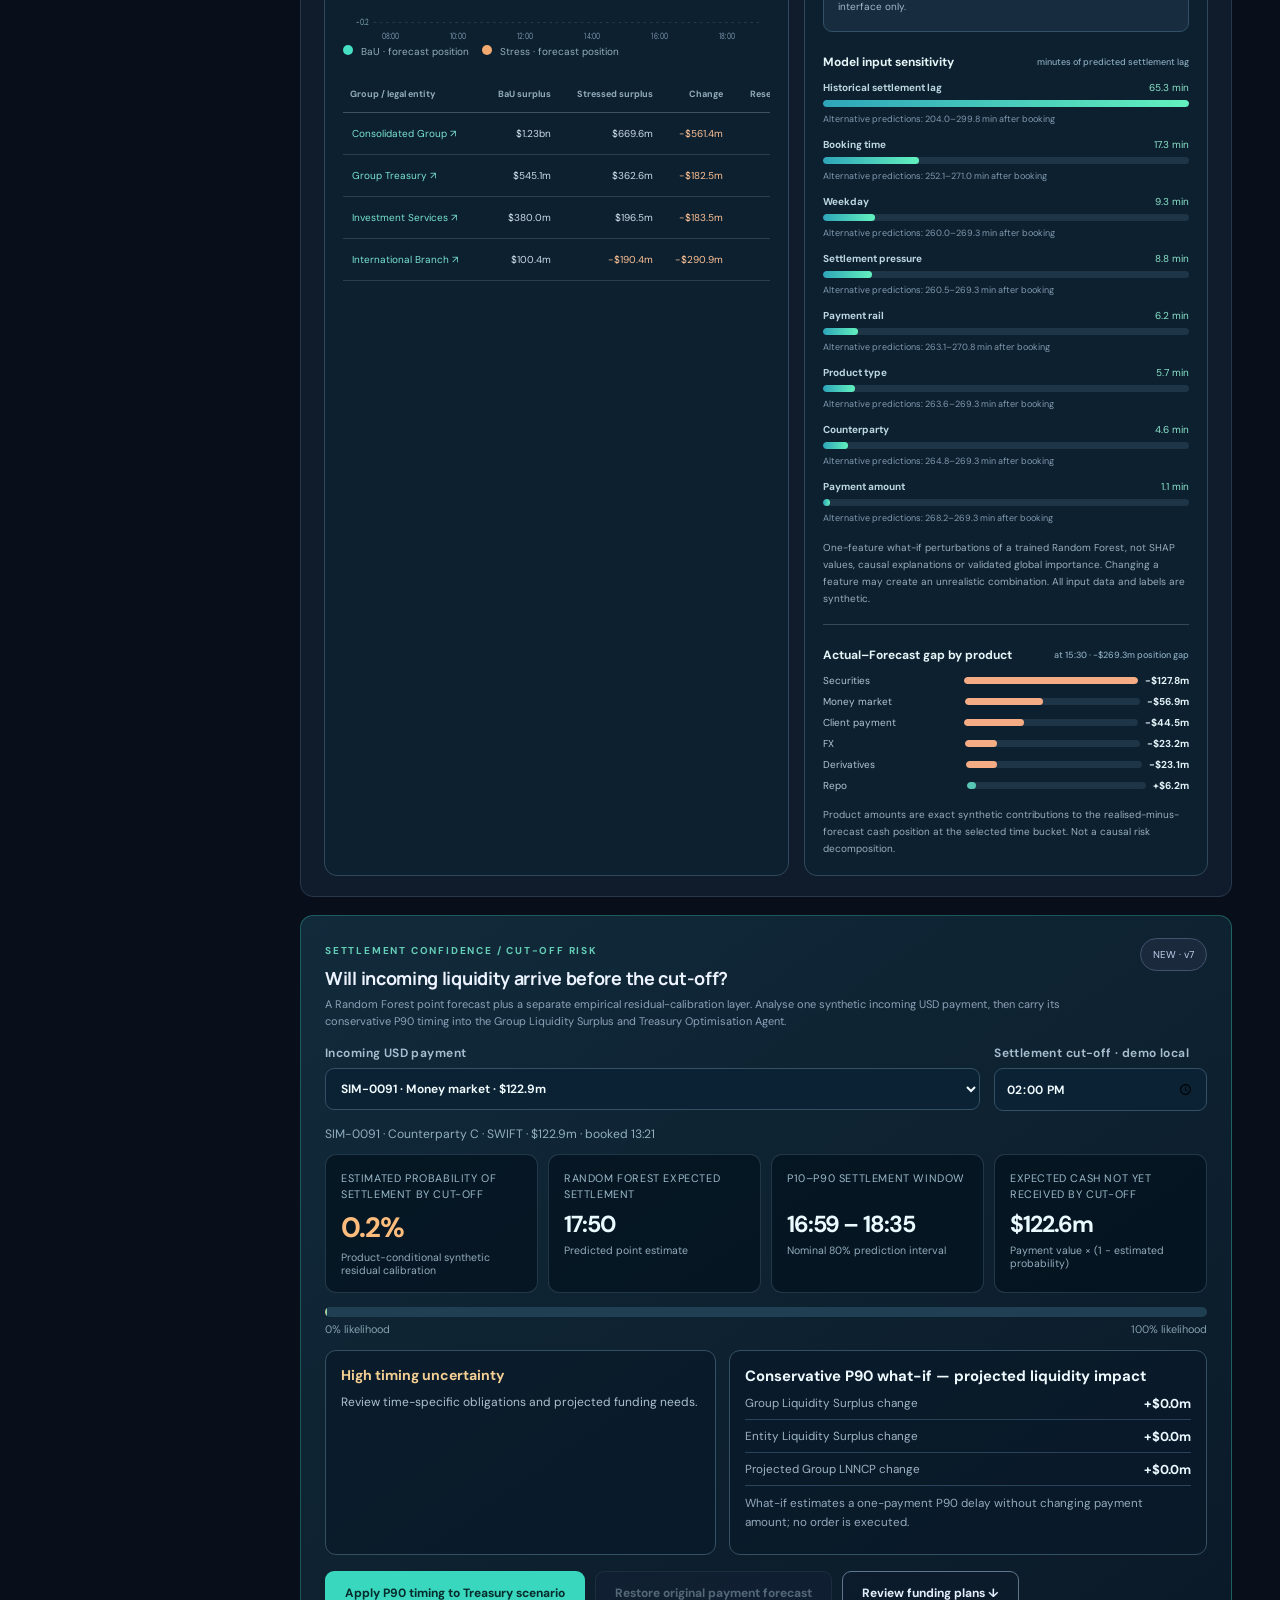
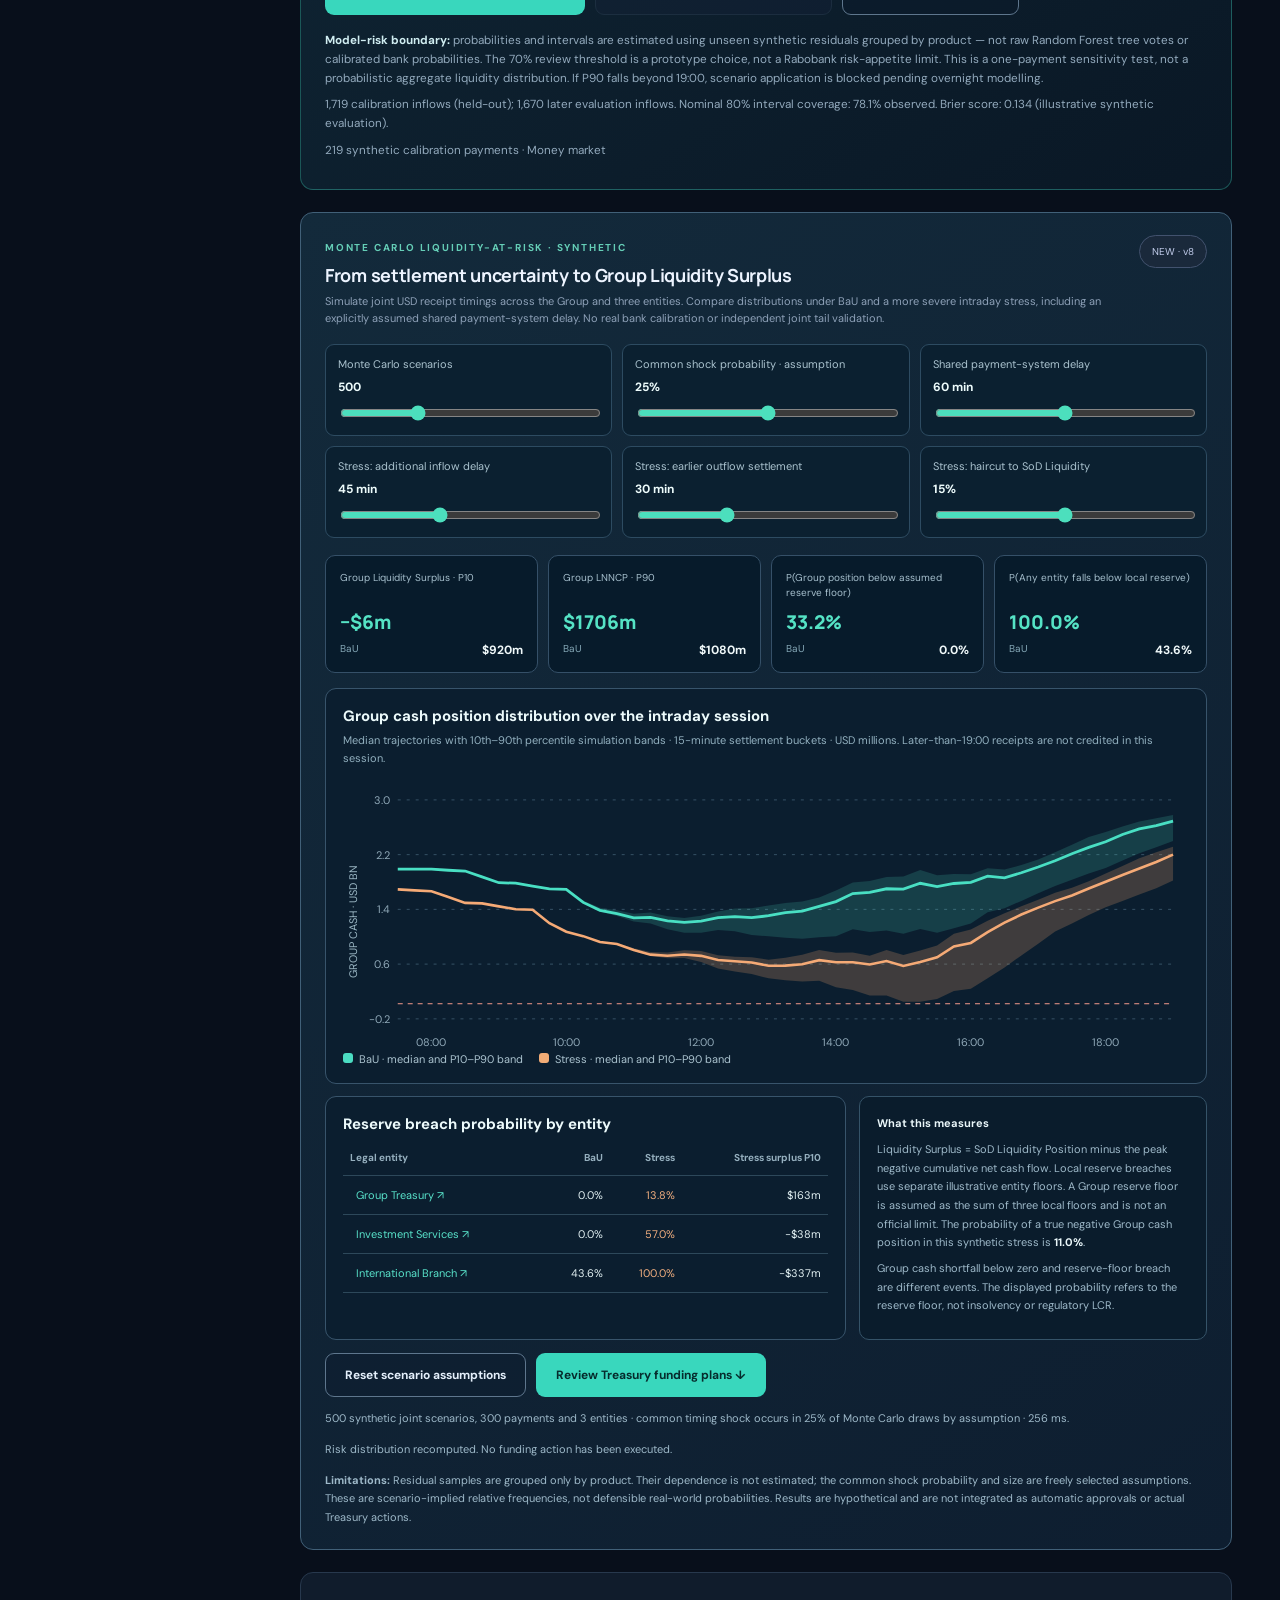
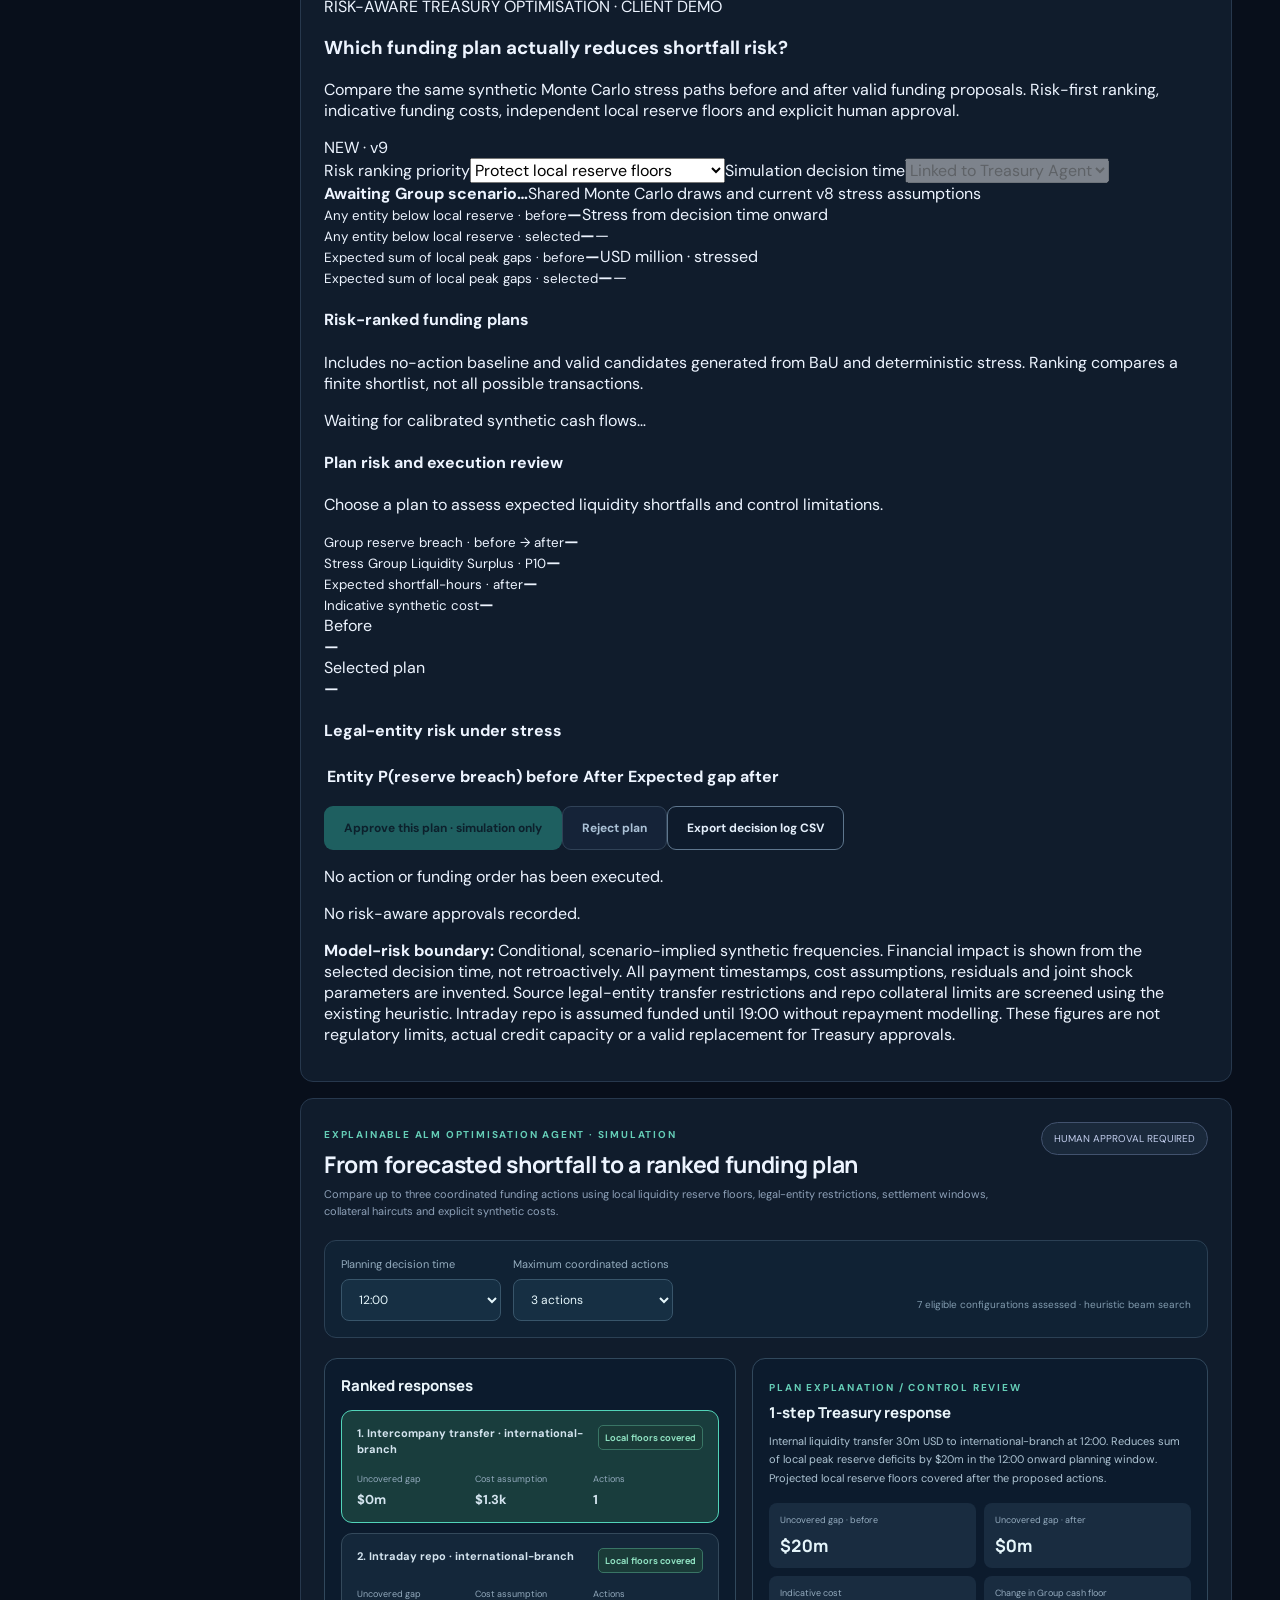
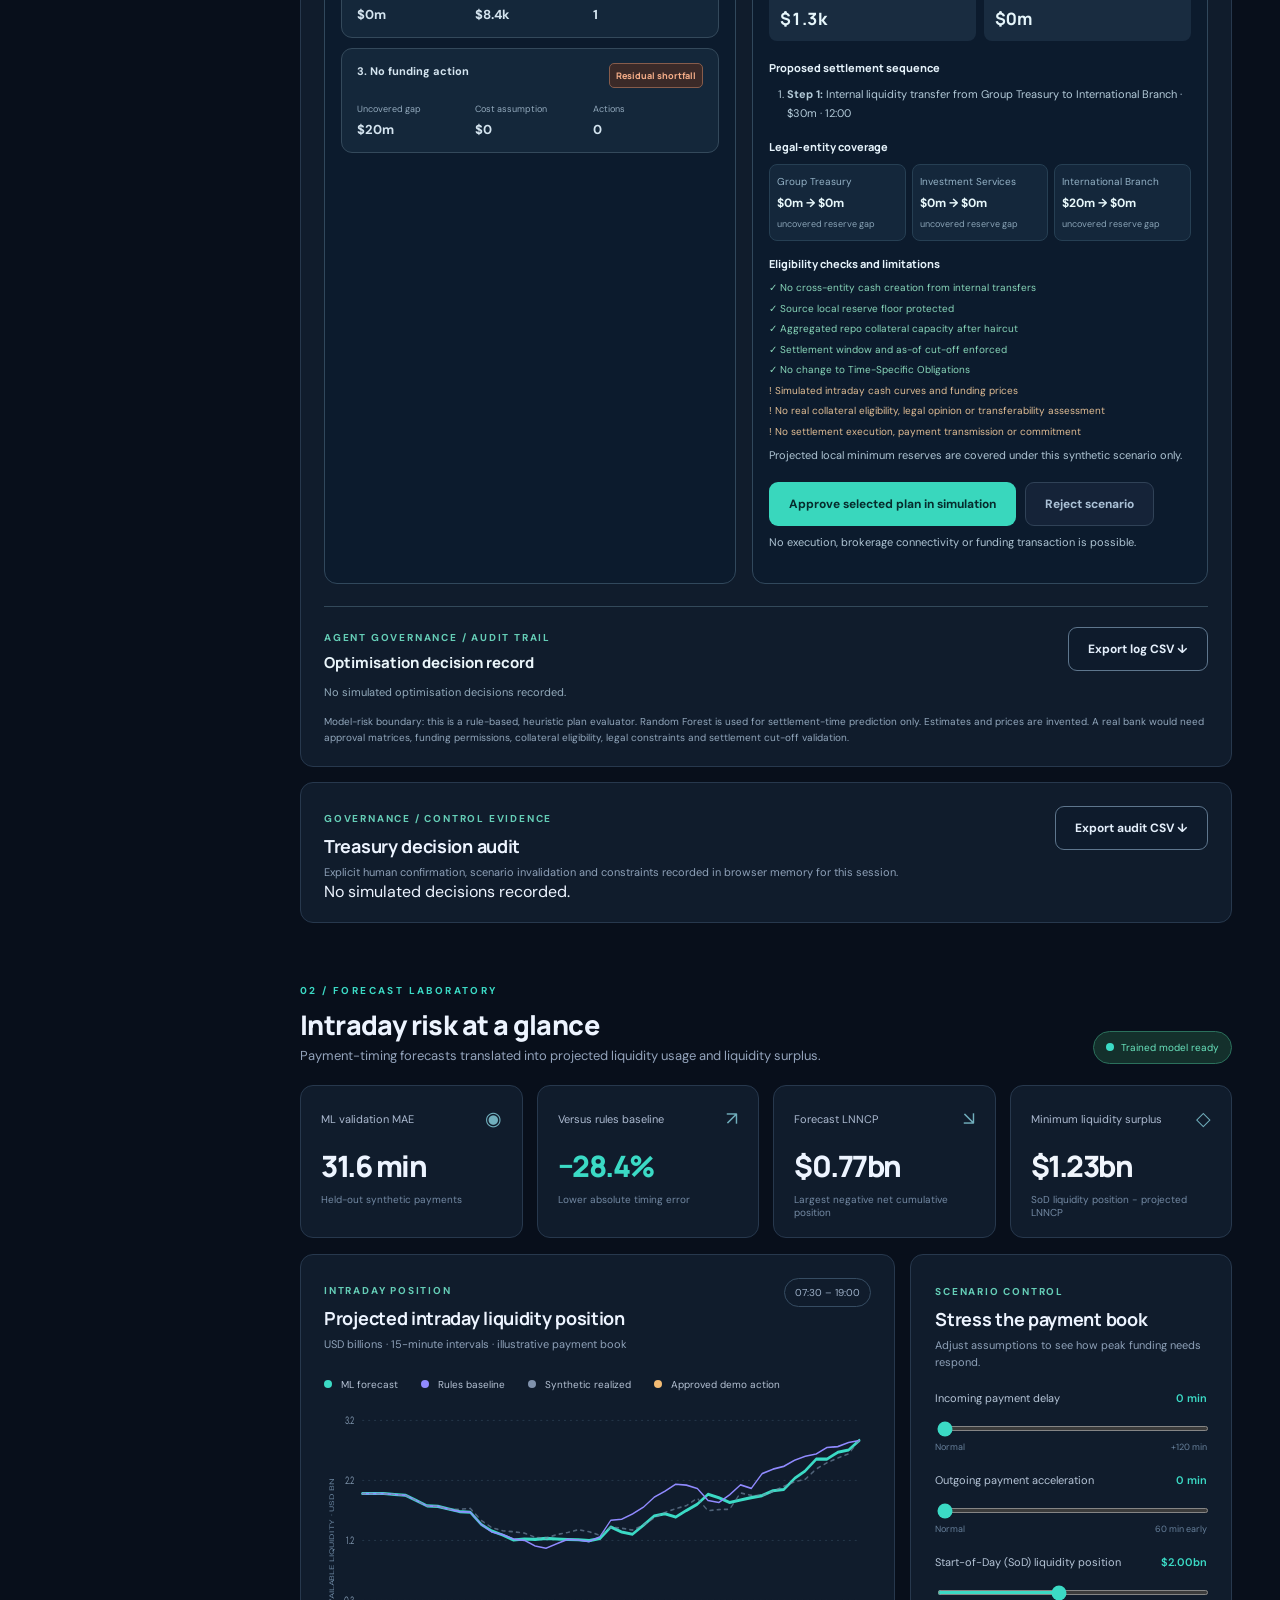
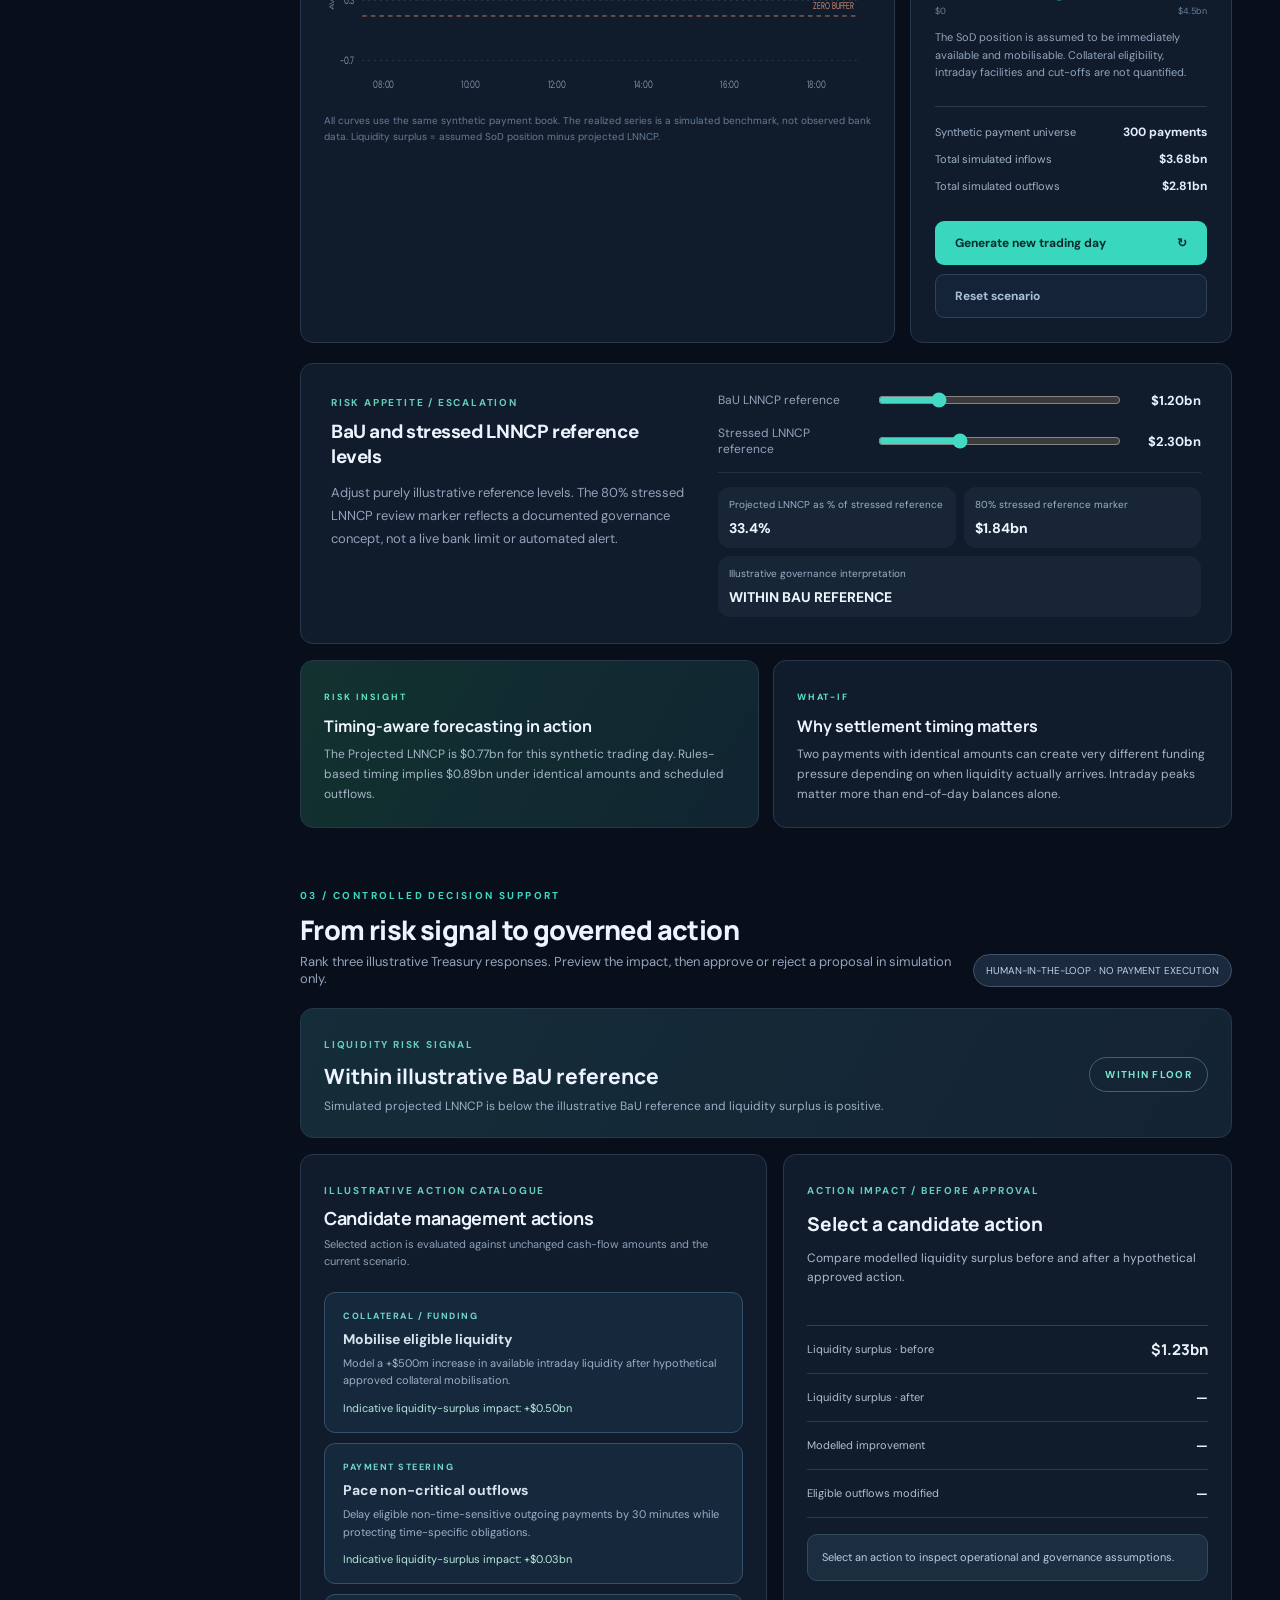
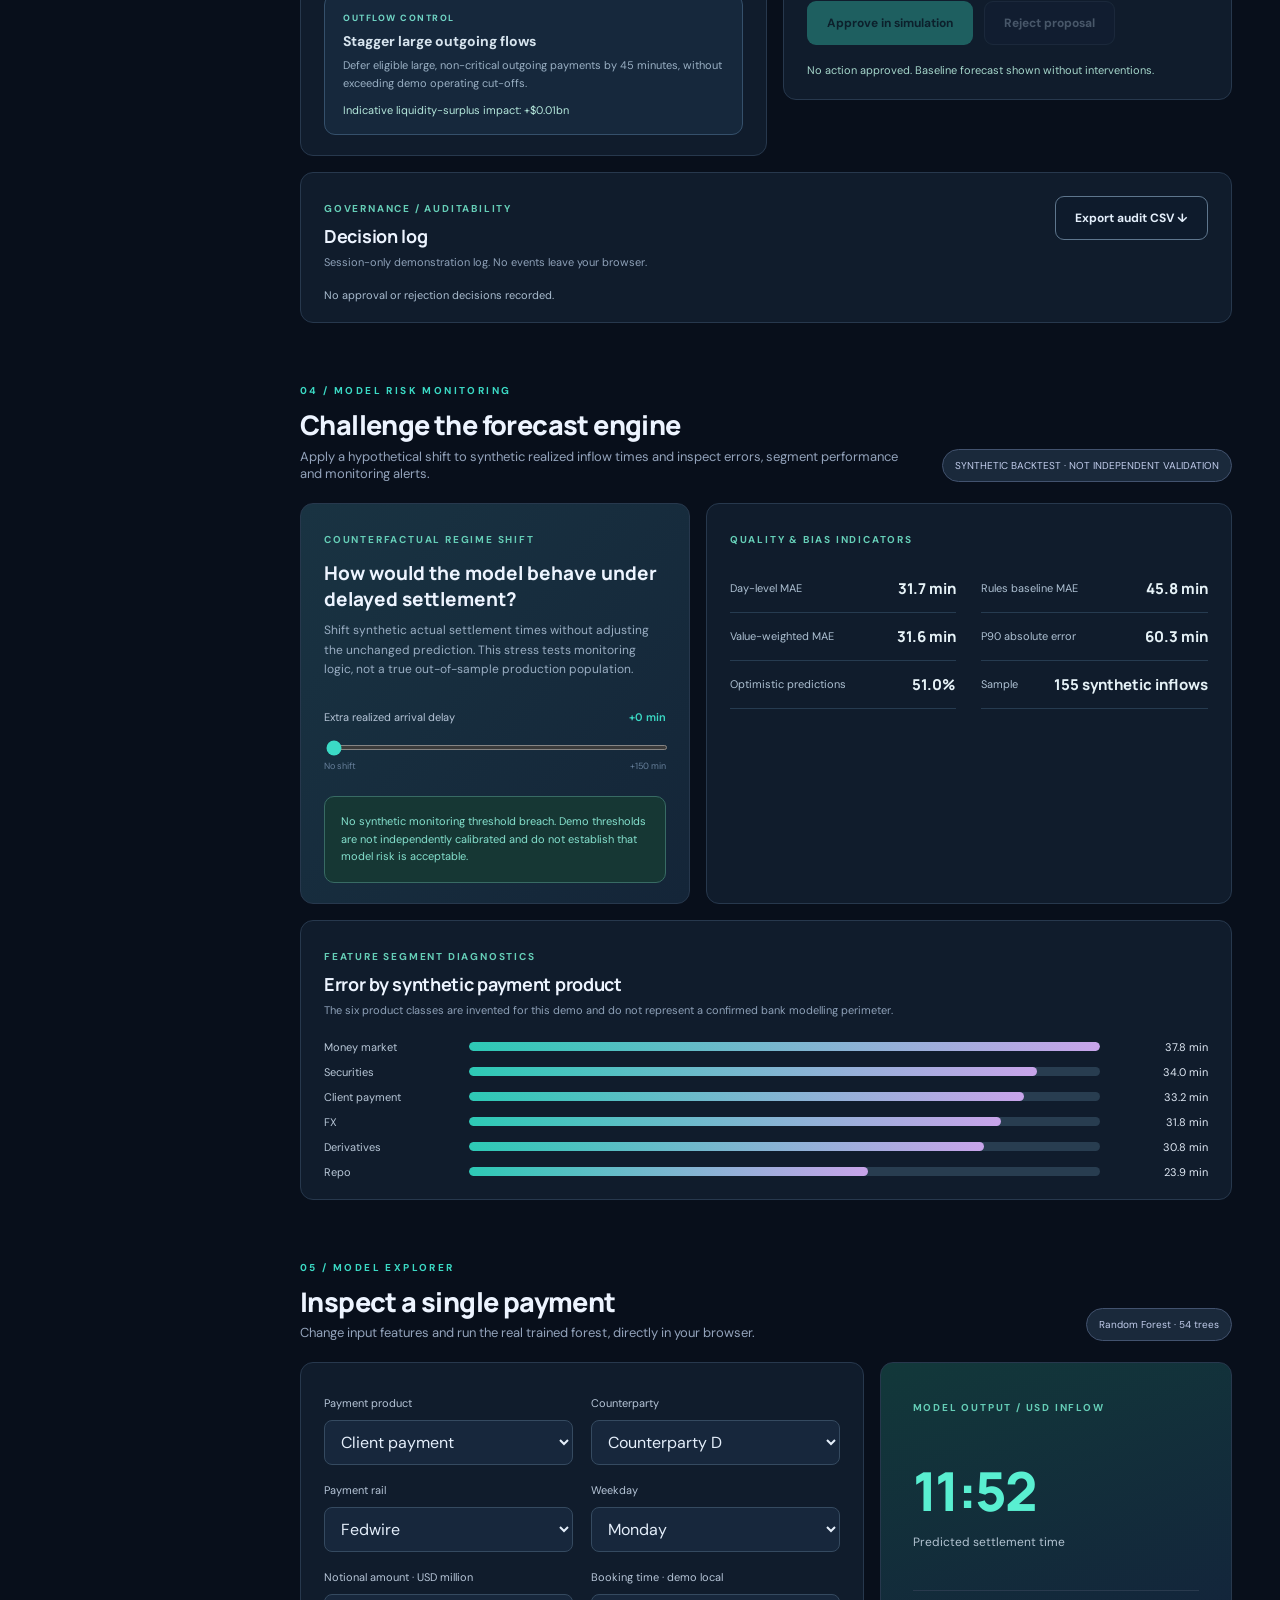
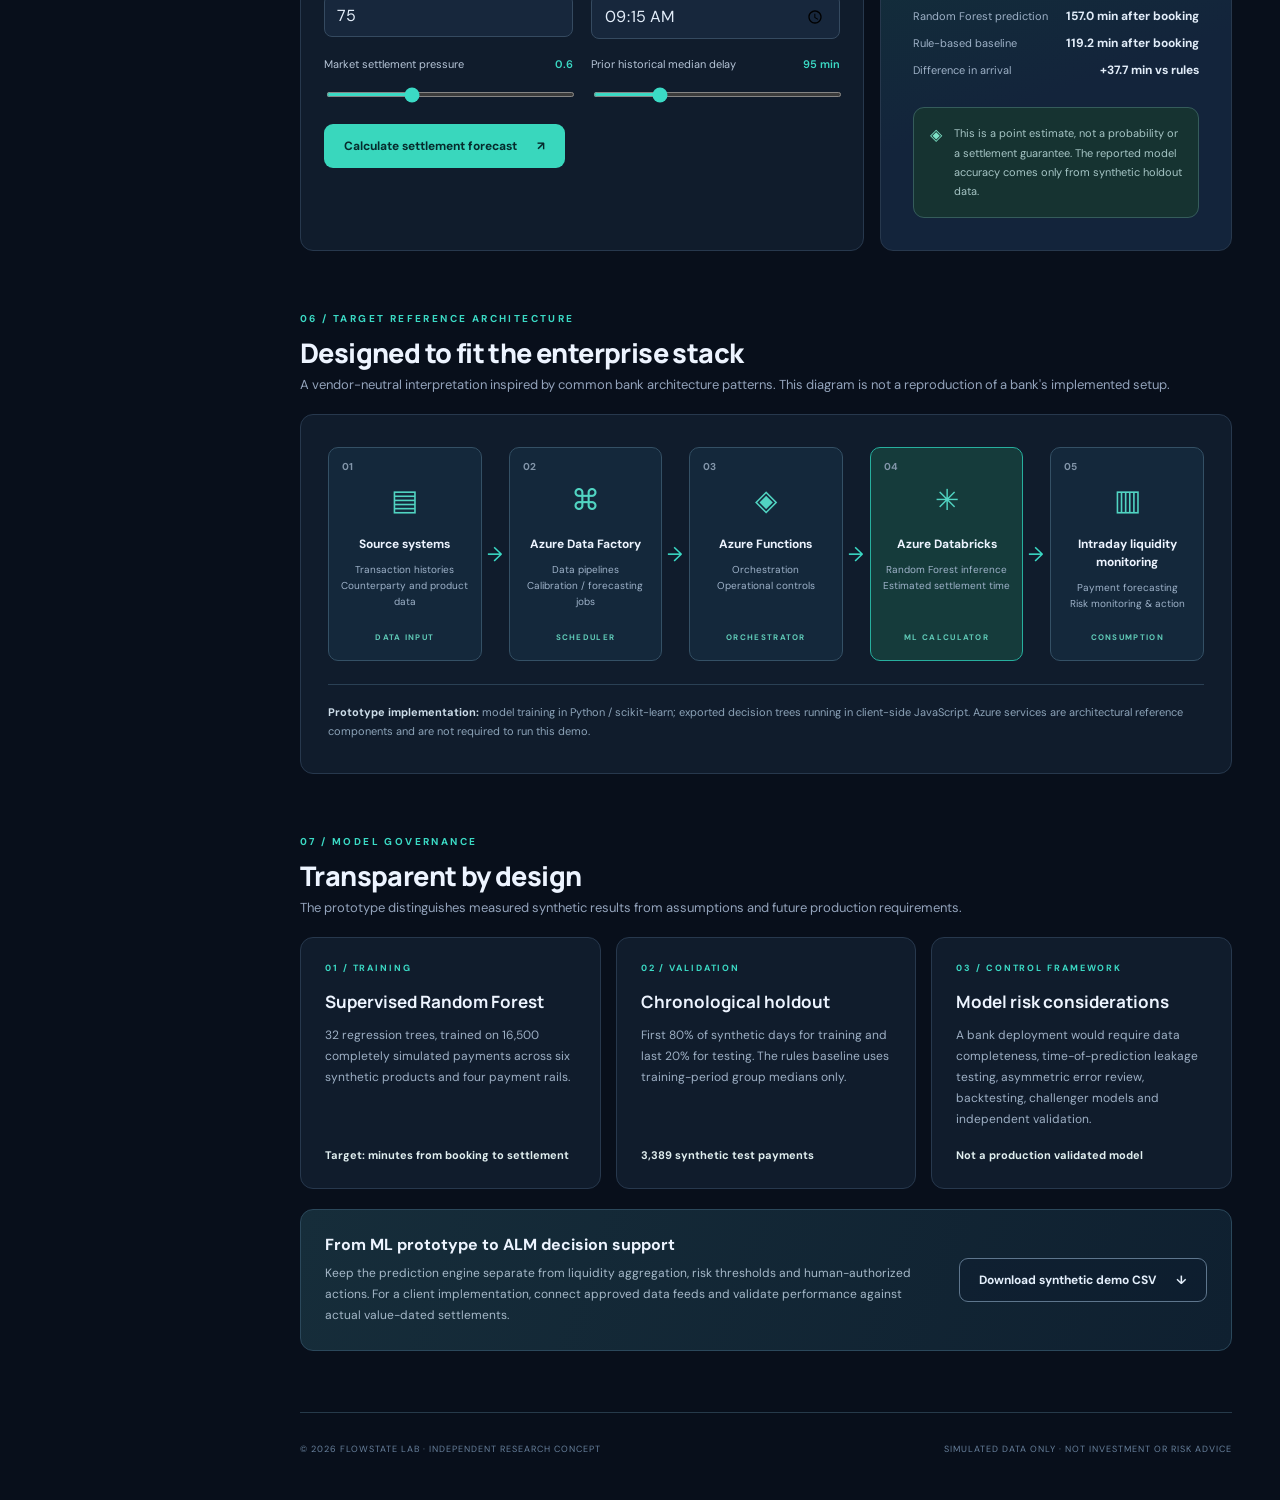
==== commit 0ea85aa7: "FLOWSTATE v9: Monte Carlo risk-aware optimisation UI and engine" ====
--- a/intraday-liquidity-lab/index.html
+++ b/intraday-liquidity-lab/index.html
@@ -8,6 +8,7 @@
 <link rel="stylesheet" href="diagnostics.css">
 <link rel="stylesheet" href="confidence.css">
 <link rel="stylesheet" href="distribution.css">
+<link rel="stylesheet" href="risk-plan.css">
 <link rel="icon" type="image/svg+xml" href="favicon.svg">
 </head><body>
 <div class="site-shell">
@@ -19,6 +20,7 @@
     <a class="side-link" href="#risk-diagnostics"><span>⌁</span> Risk diagnostics</a>
     <a class="side-link" href="#settlement-confidence"><span>◷</span> Settlement confidence</a>
     <a class="side-link" href="#mc-distribution"><span>∿</span> Liquidity-at-risk</a>
+    <a class="side-link" href="#risk-aware-plans"><span>◆</span> Risk-aware funding</a>
     <a class="side-link" href="#simulator"><span>◉</span> Forecast laboratory</a>
     <a class="side-link" href="#risk-decisions"><span>◇</span> Treasury actions</a>
     <a class="side-link" href="#monitoring"><span>◬</span> Model monitoring</a>
@@ -27,7 +29,7 @@
     <a class="side-link" href="#methodology"><span>◫</span> Model methodology</a>
   </nav>
   <div class="side-card"><span class="side-card-icon">✦</span><div>Built for better decisions<strong>From payment timing to actionable liquidity foresight.</strong></div></div>
-  <div class="side-bottom">RESEARCH PROTOTYPE <span class="blip"></span><br><small>Version 8.0 · Oct 2026</small></div>
+  <div class="side-bottom">RESEARCH PROTOTYPE <span class="blip"></span><br><small>Version 9.0 · Oct 2026</small></div>
 </aside>
 <main class="main" id="overview">
 <header class="topbar"><div class="breadcrumbs">Treasury solutions <span>/</span> Intraday intelligence</div><div class="top-actions"><span class="privacy-indicator">100% SYNTHETIC DATA</span><span class="avatar">FL</span></div></header>
@@ -118,7 +120,17 @@
     <p id="mc-summary" class="mc-note">Awaiting synthetic calibration…</p><p id="mc-status" class="mc-status" role="status" aria-live="polite">Loading Monte Carlo…</p>
     <p class="mc-note"><b>Limitations:</b> Residual samples are grouped only by product. Their dependence is not estimated; the common shock probability and size are freely selected assumptions. These are scenario-implied relative frequencies, not defensible real-world probabilities. Results are hypothetical and are not integrated as automatic approvals or actual Treasury actions.</p>
   </section>
-  <section class="panel op-agent-panel" id="optimisation-agent" aria-labelledby="op-title">
+  <section class="panel ra-panel" id="risk-aware-plans" aria-labelledby="ra-title">
+ <div class="ra-head"><div><span class="ra-kicker">RISK-AWARE TREASURY OPTIMISATION · CLIENT DEMO</span><h3 id="ra-title">Which funding plan actually reduces shortfall risk?</h3><p>Compare the same synthetic Monte Carlo stress paths before and after valid funding proposals. Risk-first ranking, indicative funding costs, independent local reserve floors and explicit human approval.</p></div><span class="ra-tag">NEW · v9</span></div>
+ <div class="ra-setup"><label>Risk ranking priority<select id="ra-priority"><option value="local">Protect local reserve floors</option><option value="group">Protect Group liquidity reserve</option><option value="severity">Reduce expected local shortfall</option></select></label><label>Simulation decision time<select id="ra-asof" disabled><option value="720">Linked to Treasury Agent</option></select></label><div class="ra-meta"><b id="ra-shortlist">Awaiting Group scenario…</b><span id="ra-run-meta">Shared Monte Carlo draws and current v8 stress assumptions</span></div></div>
+ <div class="ra-stats"><div class="ra-stat"><small>Any entity below local reserve · before</small><strong id="ra-before-p">—</strong><span>Stress from decision time onward</span></div><div class="ra-stat"><small>Any entity below local reserve · selected</small><strong id="ra-after-p">—</strong><span id="ra-delta-p">—</span></div><div class="ra-stat"><small>Expected sum of local peak gaps · before</small><strong id="ra-before-gap">—</strong><span>USD million · stressed</span></div><div class="ra-stat"><small>Expected sum of local peak gaps · selected</small><strong id="ra-after-gap">—</strong><span id="ra-gap-change">—</span></div></div>
+ <div class="ra-body"><div class="ra-comparison"><h4>Risk-ranked funding plans</h4><p>Includes no-action baseline and valid candidates generated from BaU and deterministic stress. Ranking compares a finite shortlist, not all possible transactions.</p><div class="ra-plan-list" id="ra-plan-list" aria-label="Funding plans ranked by Monte Carlo risk"></div><p id="ra-status" role="status" aria-live="polite">Waiting for calibrated synthetic cash flows…</p></div>
+ <div class="ra-review"><h4 id="ra-plan-title">Plan risk and execution review</h4><p id="ra-rationale">Choose a plan to assess expected liquidity shortfalls and control limitations.</p><div class="ra-review-grid"><div><small>Group reserve breach · before → after</small><strong id="ra-group-p">—</strong></div><div><small>Stress Group Liquidity Surplus · P10</small><strong id="ra-surplus">—</strong></div><div><small>Expected shortfall-hours · after</small><strong id="ra-hours">—</strong></div><div><small>Indicative synthetic cost</small><strong id="ra-cost">—</strong></div></div><div class="ra-score-bars"><div class="ra-riskbar"><span>Before</span><div><i id="ra-before-bar" style="width:0%"></i></div><b id="ra-before-bar-p">—</b></div><div class="ra-riskbar after"><span>Selected plan</span><div><i id="ra-after-bar" style="width:0%"></i></div><b id="ra-after-bar-p">—</b></div></div>
+ <h4>Legal-entity risk under stress</h4><div class="ra-entity-wrap"><table class="ra-entity"><thead><tr><th>Entity</th><th>P(reserve breach) before</th><th>After</th><th>Expected gap after</th></tr></thead><tbody id="ra-entities"></tbody></table></div><p class="ra-note" id="ra-control-note"></p>
+ <div class="ra-actions"><button class="btn primary" type="button" id="ra-approve" disabled>Approve this plan · simulation only</button><button class="btn subtle" type="button" id="ra-reject">Reject plan</button><button class="btn outline" type="button" id="ra-export">Export decision log CSV</button></div><p class="ra-note" id="ra-decision">No action or funding order has been executed.</p></div></div><div class="ra-audit" id="ra-audit">No risk-aware approvals recorded.</div>
+ <p class="ra-note"><b>Model-risk boundary:</b> Conditional, scenario-implied synthetic frequencies. Financial impact is shown from the selected decision time, not retroactively. All payment timestamps, cost assumptions, residuals and joint shock parameters are invented. Source legal-entity transfer restrictions and repo collateral limits are screened using the existing heuristic. Intraday repo is assumed funded until 19:00 without repayment modelling. These figures are not regulatory limits, actual credit capacity or a valid replacement for Treasury approvals.</p>
+ </section>
+ <section class="panel op-agent-panel" id="optimisation-agent" aria-labelledby="op-title">
     <div class="panel-header op-header"><div><span class="panel-kicker">EXPLAINABLE ALM OPTIMISATION AGENT · SIMULATION</span><h3 id="op-title">From forecasted shortfall to a ranked funding plan</h3><p>Compare up to three coordinated funding actions using local liquidity reserve floors, legal-entity restrictions, settlement windows, collateral haircuts and explicit synthetic costs.</p></div><span class="section-chip">HUMAN APPROVAL REQUIRED</span></div>
     <div class="op-controls-row"><label>Planning decision time<select id="op-asof"><option value="600">10:00</option><option value="660">11:00</option><option value="720" selected>12:00</option><option value="780">13:00</option><option value="840">14:00</option><option value="900">15:00</option></select></label><label>Maximum coordinated actions<select id="op-maxactions"><option value="1">1 action</option><option value="2">2 actions</option><option value="3" selected>3 actions</option></select></label><div class="op-search-metadata" id="op-considered">Assessing alternatives…</div></div>
     <div class="op-workspace"><div class="op-candidates"><h4>Ranked responses</h4><div id="op-list" class="op-list" aria-label="Ranked synthetic funding scenarios">Loading funding plans…</div></div>
@@ -205,5 +217,7 @@
 <script defer src="confidence-ui.js"></script>
 <script defer src="distribution-engine.js"></script>
 <script defer src="distribution-ui.js"></script>
+<script defer src="risk-plan-engine.js"></script>
+<script defer src="risk-plan-ui.js"></script>
 <script defer src="app.js"></script>
 </body></html>
--- a/intraday-liquidity-lab/distribution.css
+++ b/intraday-liquidity-lab/distribution.css
@@ -0,0 +1,8 @@
+/* FLOWSTATE v8 synthetic joint settlement distribution */
+.mc-panel{margin:18px 0 22px;padding:22px 24px;min-width:0;background:linear-gradient(145deg,#132a3b,#0e1e30);border:1px solid #416078}.mc-panel .panel-header{gap:12px;flex-wrap:wrap}.mc-panel .panel-header h3{max-width:800px}
+.mc-controls{display:grid;grid-template-columns:repeat(3,minmax(0,1fr));gap:10px;margin:17px 0}.mc-controls label{display:flex;flex-direction:column;gap:8px;background:#0b2030;border:1px solid #2d4b61;padding:12px;border-radius:9px;min-width:0;font-size:11px;color:#aac2ce}.mc-controls label b{color:#eefcfc;font-size:12px}.mc-controls input{width:100%;accent-color:#4cdfbd}
+.mc-stats{display:grid;grid-template-columns:repeat(4,minmax(0,1fr));gap:10px;margin:15px 0}.mc-stat{background:#071b2b;border:1px solid #355068;padding:14px;border-radius:10px;min-width:0}.mc-stat>span{font-size:10px;color:#a6bfcd;display:block;line-height:1.5;min-height:32px}.mc-stat>strong{font:800 19px Manrope,sans-serif;color:#55e3c5;display:block;margin:7px 0}.mc-stat .mc-dual{display:flex;flex-wrap:wrap;gap:8px;justify-content:space-between}.mc-stat .mc-dual span{font-size:10px;color:#85a8b7}.mc-stat .mc-dual b{font-size:12px;color:#f0f9fa}.mc-stat .mc-dual b.stress{color:#ffb985}
+.mc-chart-box{background:#0b1e2f;border:1px solid #38546b;border-radius:11px;padding:17px;min-width:0}.mc-chart-box h4,.mc-entity-box h4{margin:0 0 6px;color:#ecfafb;font-size:15px}.mc-chart-box p{font-size:11px;color:#92b0bf;line-height:1.6;margin:0 0 10px}.mc-chart{width:100%;min-height:225px}.mc-chart svg{display:block;width:100%;height:auto}.mc-legend{display:flex;flex-wrap:wrap;gap:16px;color:#abc3cf;font-size:11px}.mc-legend i{display:inline-block;width:10px;height:10px;margin-right:6px;border-radius:3px}.mc-legend .bau{background:#4bdcc2}.mc-legend .stress{background:#f2ac76}
+.mc-bottom{display:grid;grid-template-columns:minmax(0,1.5fr) minmax(0,1fr);gap:13px;margin-top:12px}.mc-entity-box{background:#0b1e2f;border:1px solid #38546b;border-radius:11px;padding:17px;min-width:0}.mc-table-wrap{overflow-x:auto;max-width:100%}.mc-table{width:100%;min-width:390px;border-collapse:collapse;font-size:11px}.mc-table th,.mc-table td{border-bottom:1px solid #2d485a;padding:11px 7px;text-align:right;white-space:nowrap;color:#e0eff1}.mc-table th{font-size:10px;color:#96b0bf}.mc-table td:first-child,.mc-table th:first-child{text-align:left}.mc-drill{background:none;border:0;color:#58e1c9;font:inherit;cursor:pointer;text-align:left}.mc-drill:hover{text-decoration:underline}.mc-risk{color:#f1ae7f!important}.mc-explainer{background:#0a1c2c;border:1px solid #355368;border-radius:10px;padding:17px;color:#9eb9c9;font-size:11px;line-height:1.7}.mc-explainer strong{color:#eaf7fa}.mc-explainer p{margin:7px 0}.mc-buttons{display:flex;flex-wrap:wrap;gap:10px;margin-top:13px}.mc-buttons .btn{min-height:40px}.mc-status,.mc-note{color:#9eb9c9;font-size:11px;line-height:1.7;margin:12px 0 0}
+@media(max-width:1100px){.mc-controls{grid-template-columns:repeat(2,minmax(0,1fr))}.mc-stats{grid-template-columns:repeat(2,minmax(0,1fr))}.mc-bottom{grid-template-columns:1fr}}
+@media(max-width:560px){.mc-panel{padding:16px 12px}.mc-controls{grid-template-columns:repeat(2,minmax(0,1fr));gap:7px}.mc-controls label{padding:9px}.mc-stats{gap:7px}.mc-stat{padding:12px 9px}.mc-stat>strong{font-size:16px}.mc-chart-box,.mc-entity-box,.mc-explainer{padding:12px}.mc-chart{min-height:155px}.mc-buttons{flex-direction:column}.mc-buttons .btn{width:100%}}
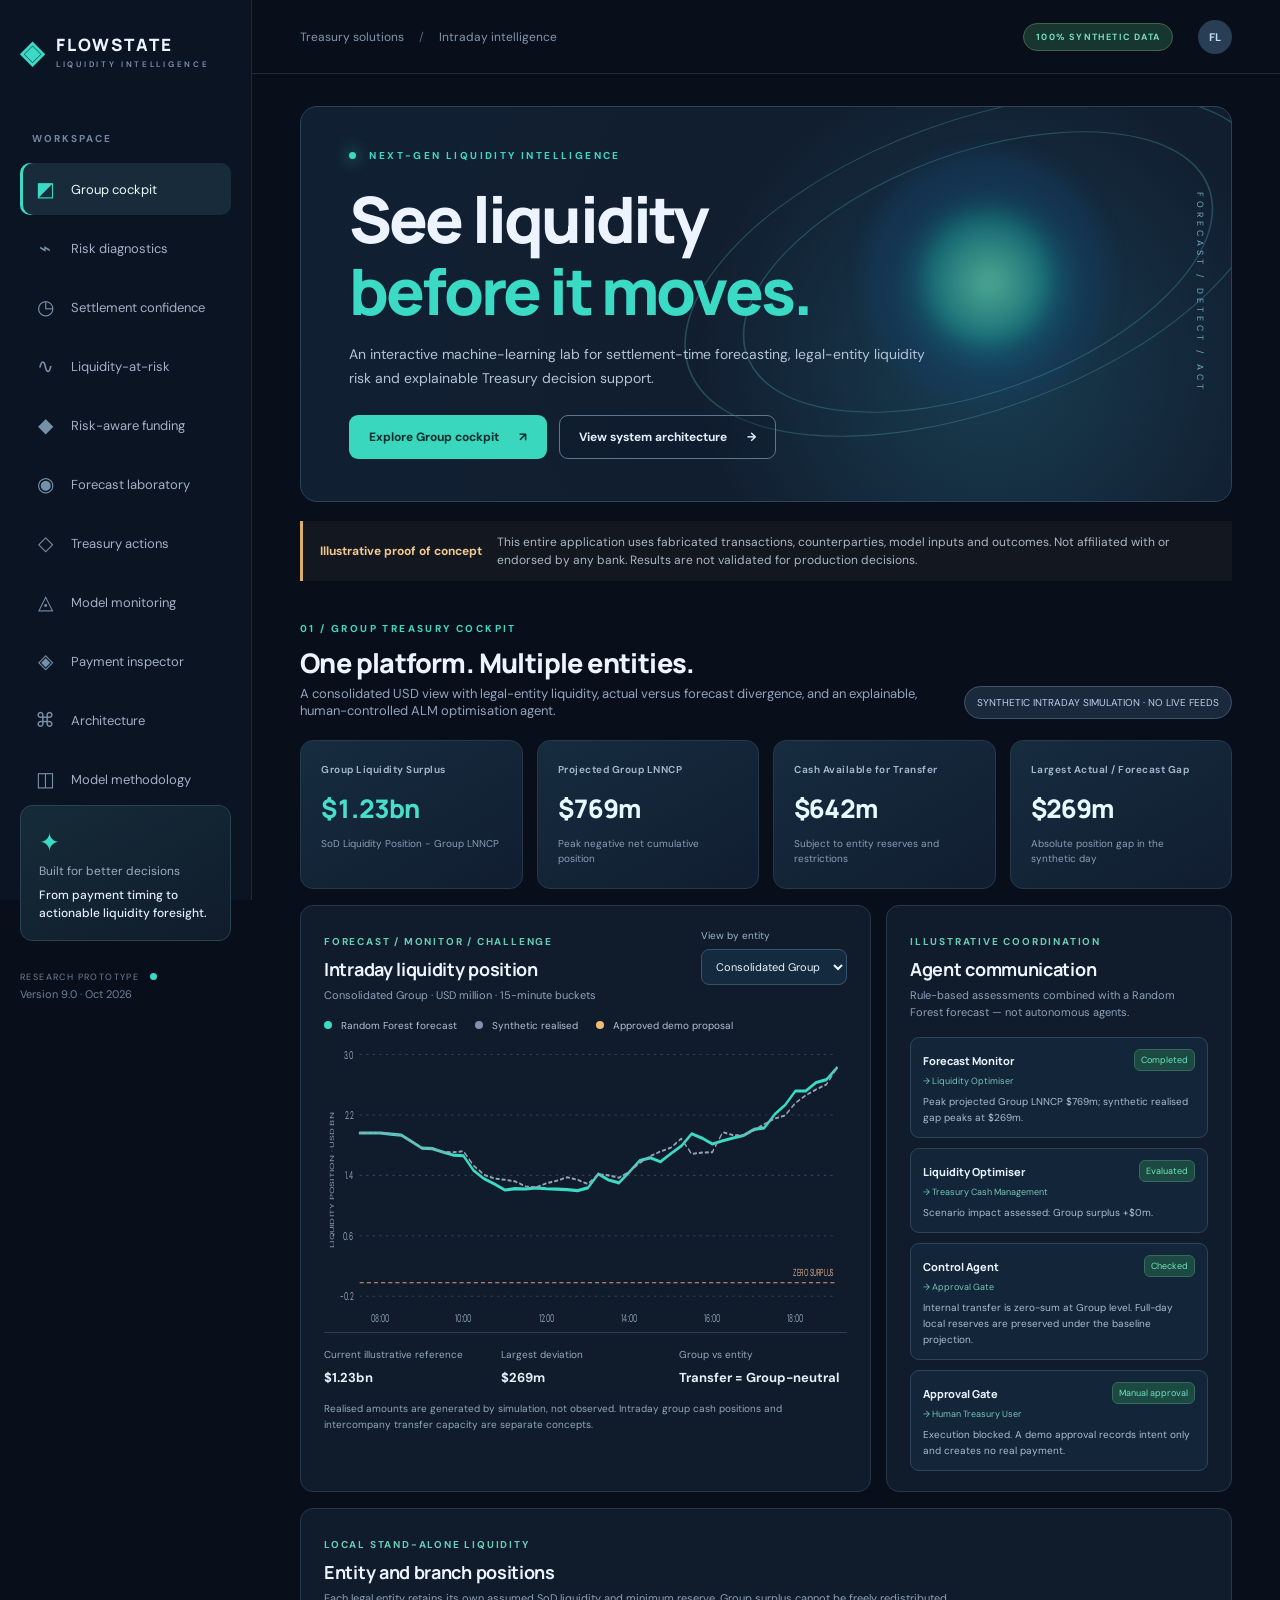
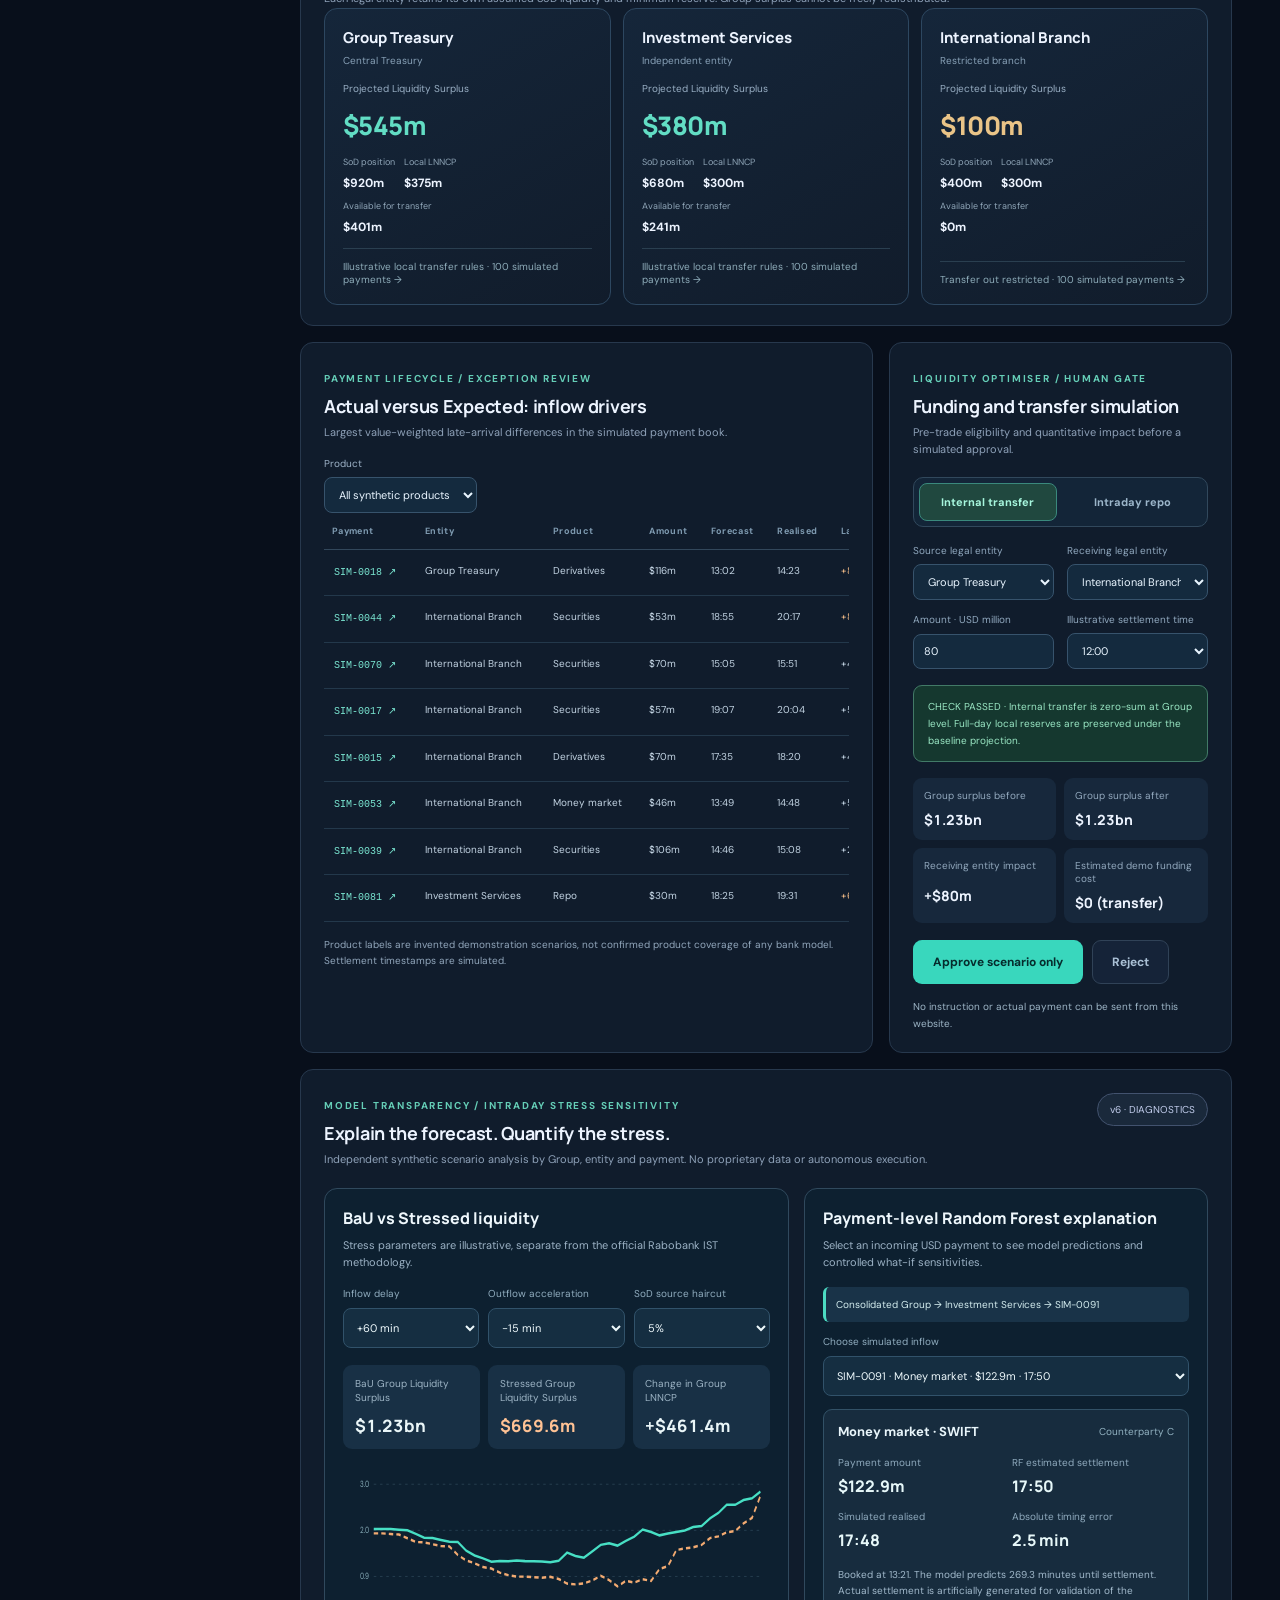
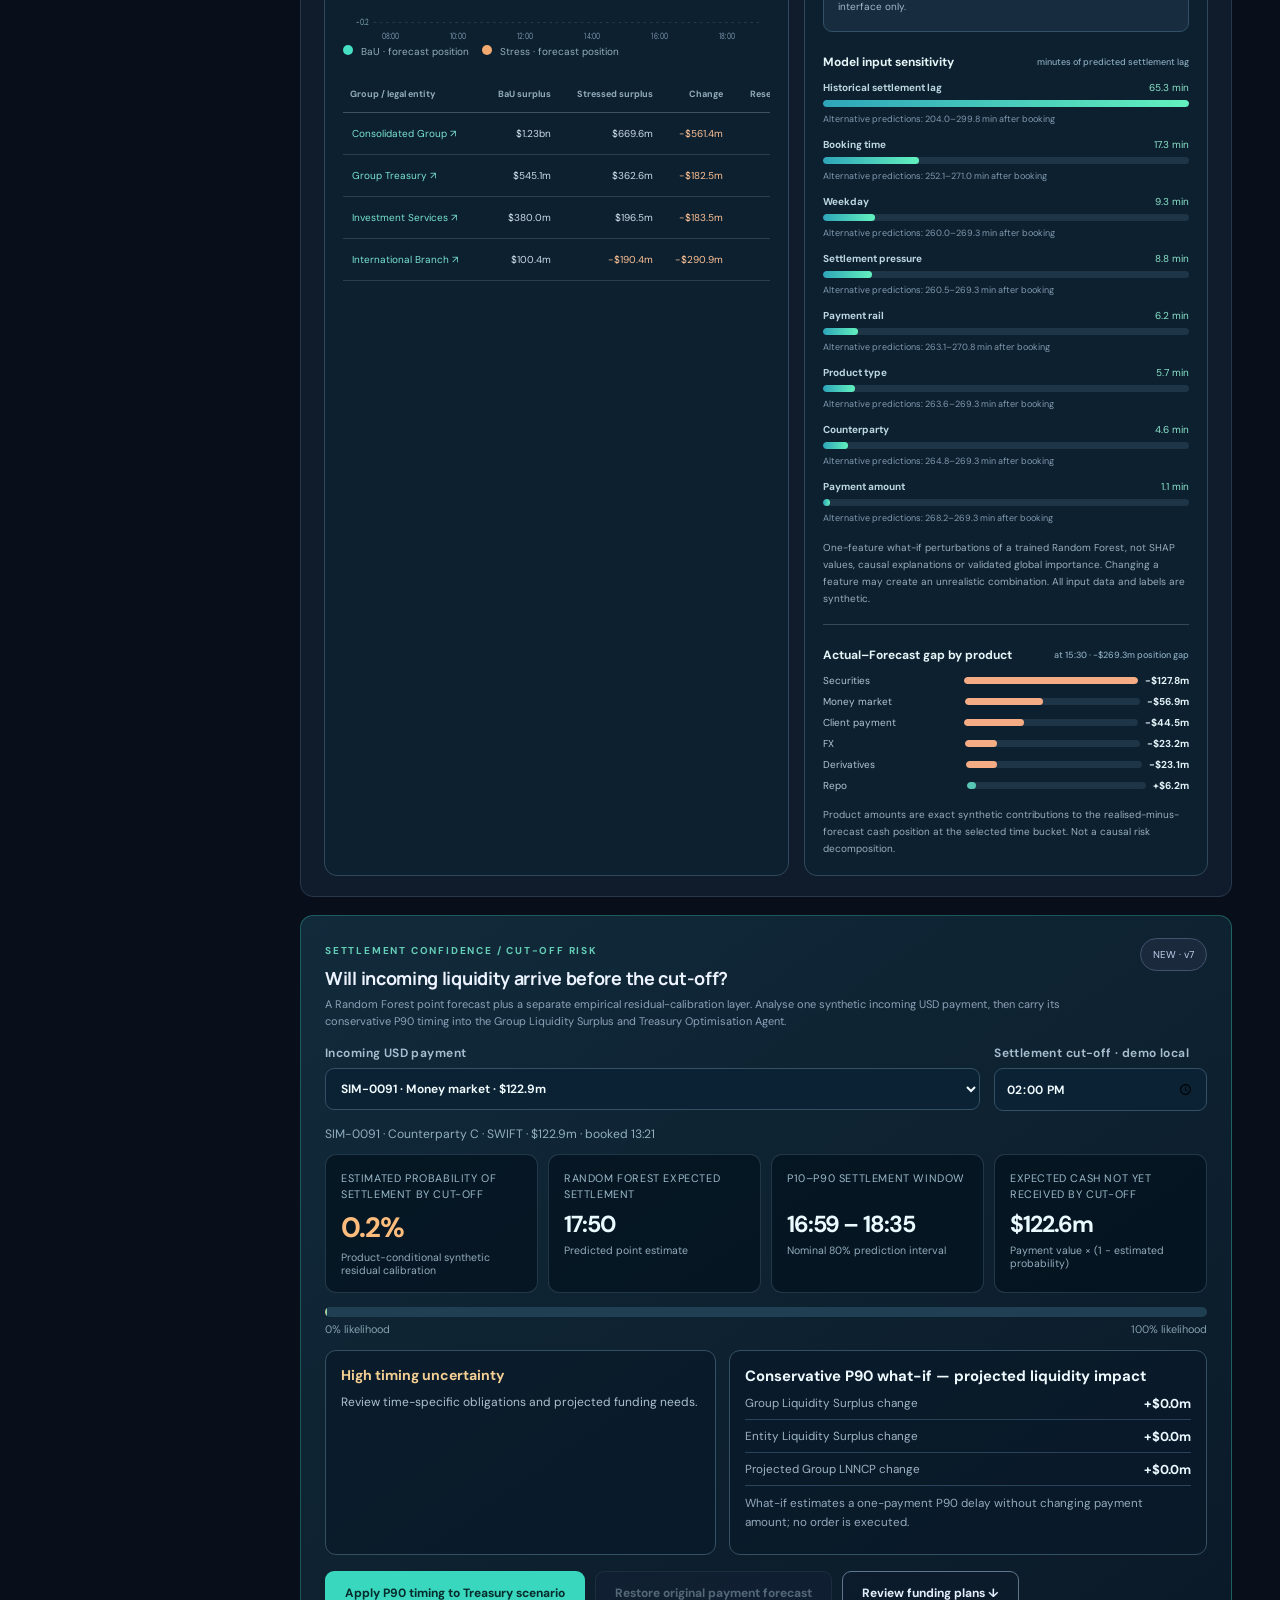
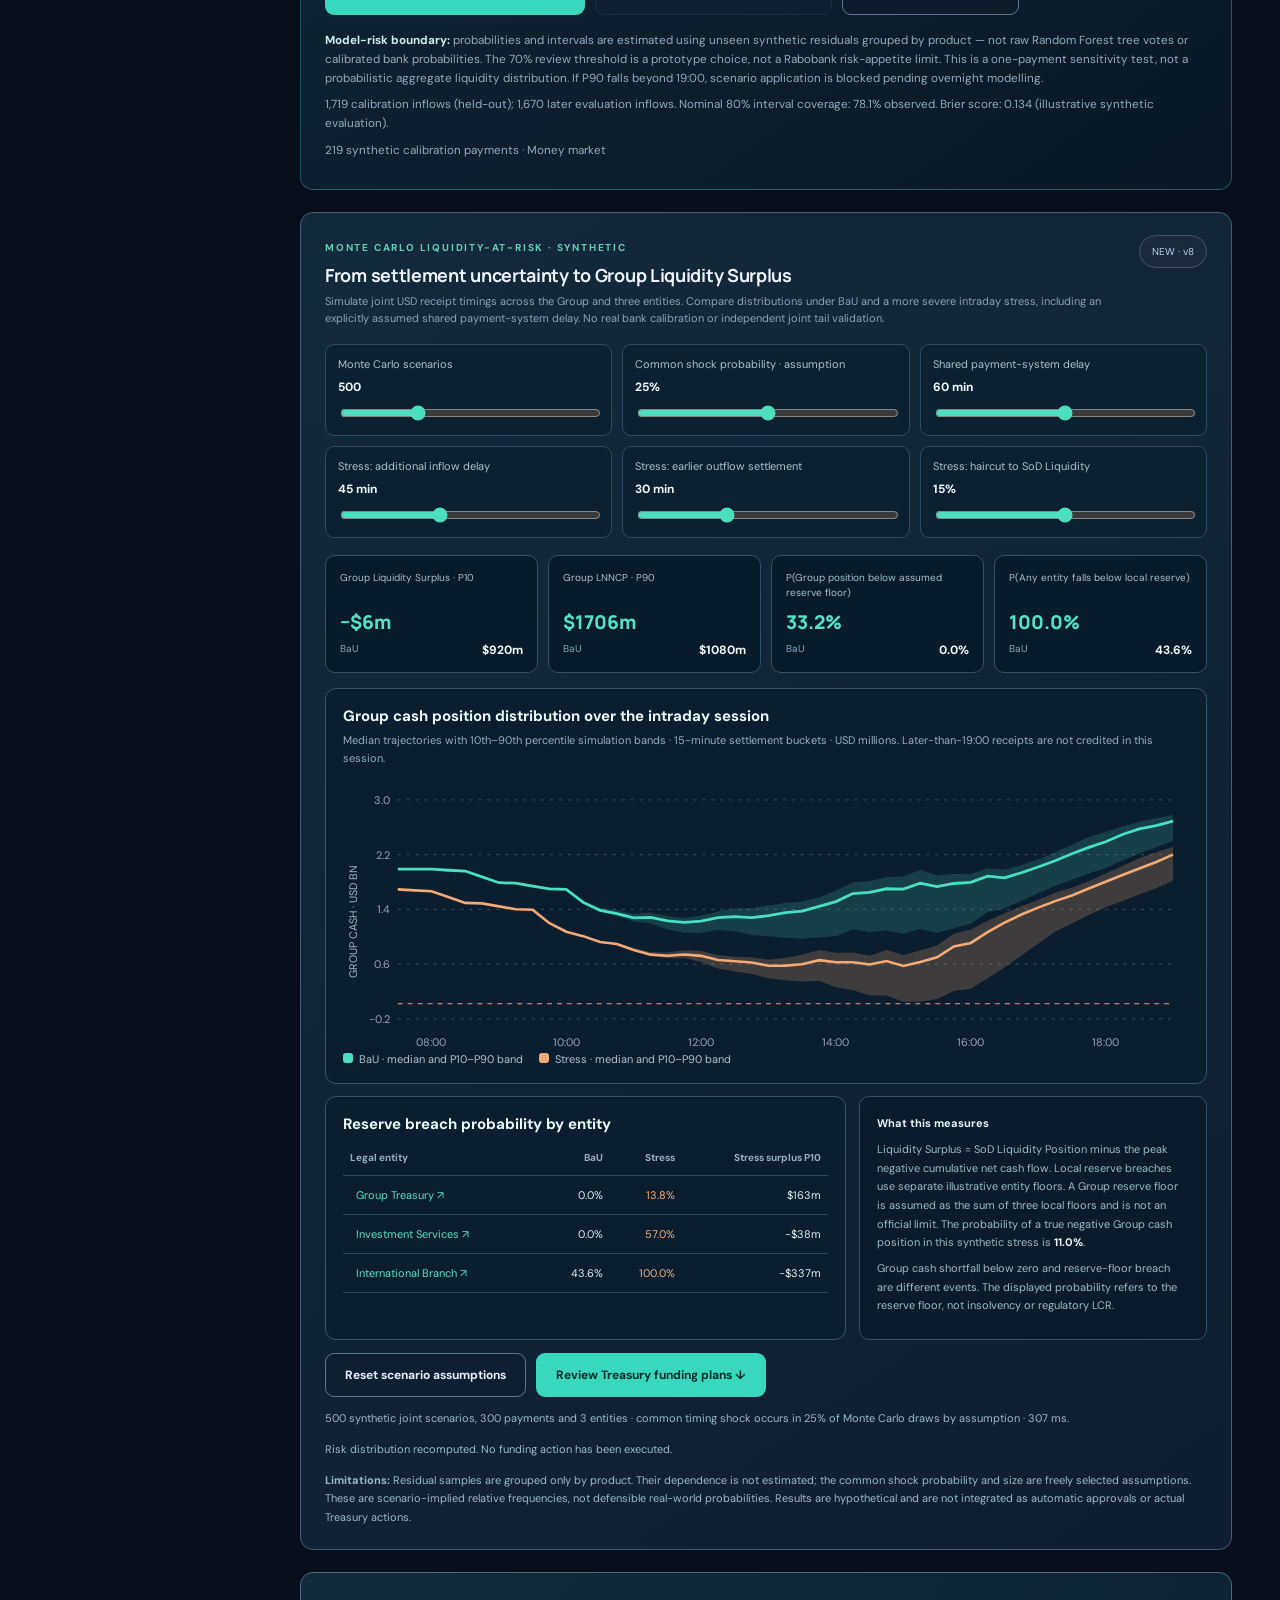
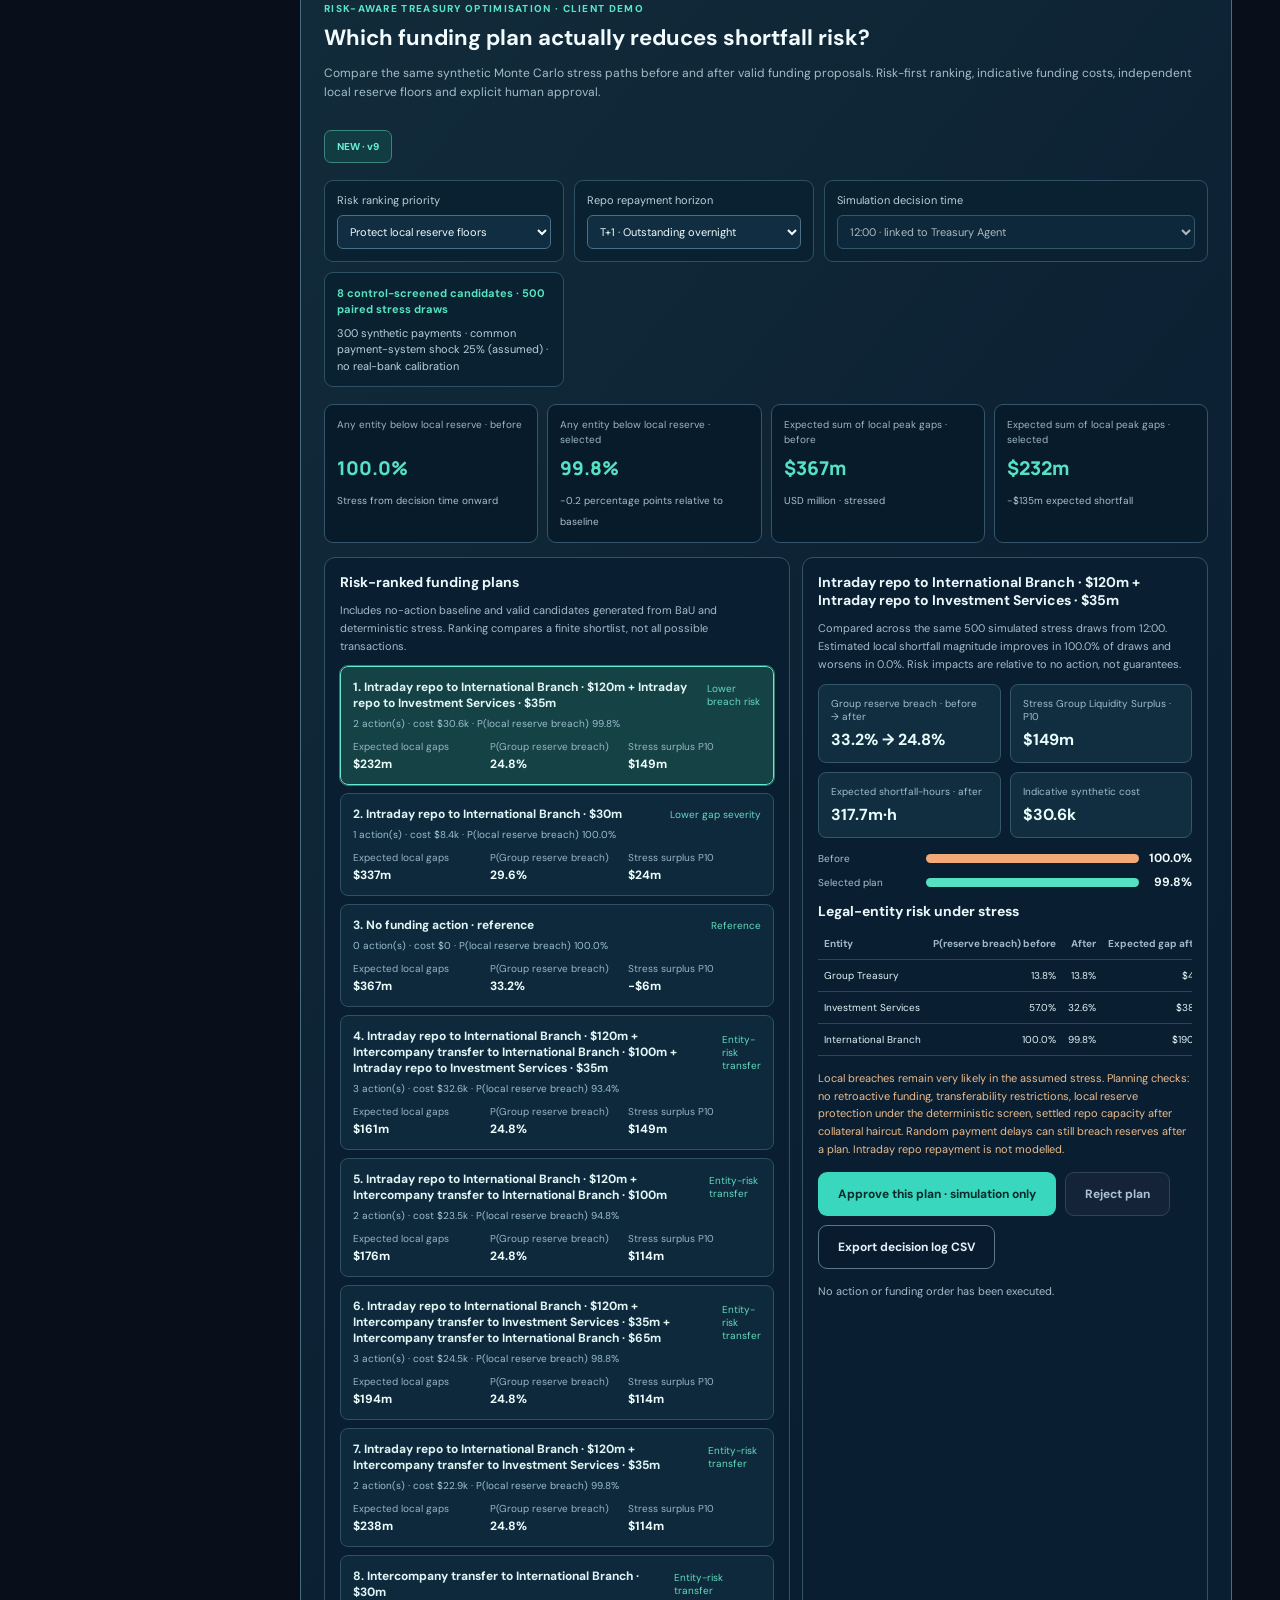
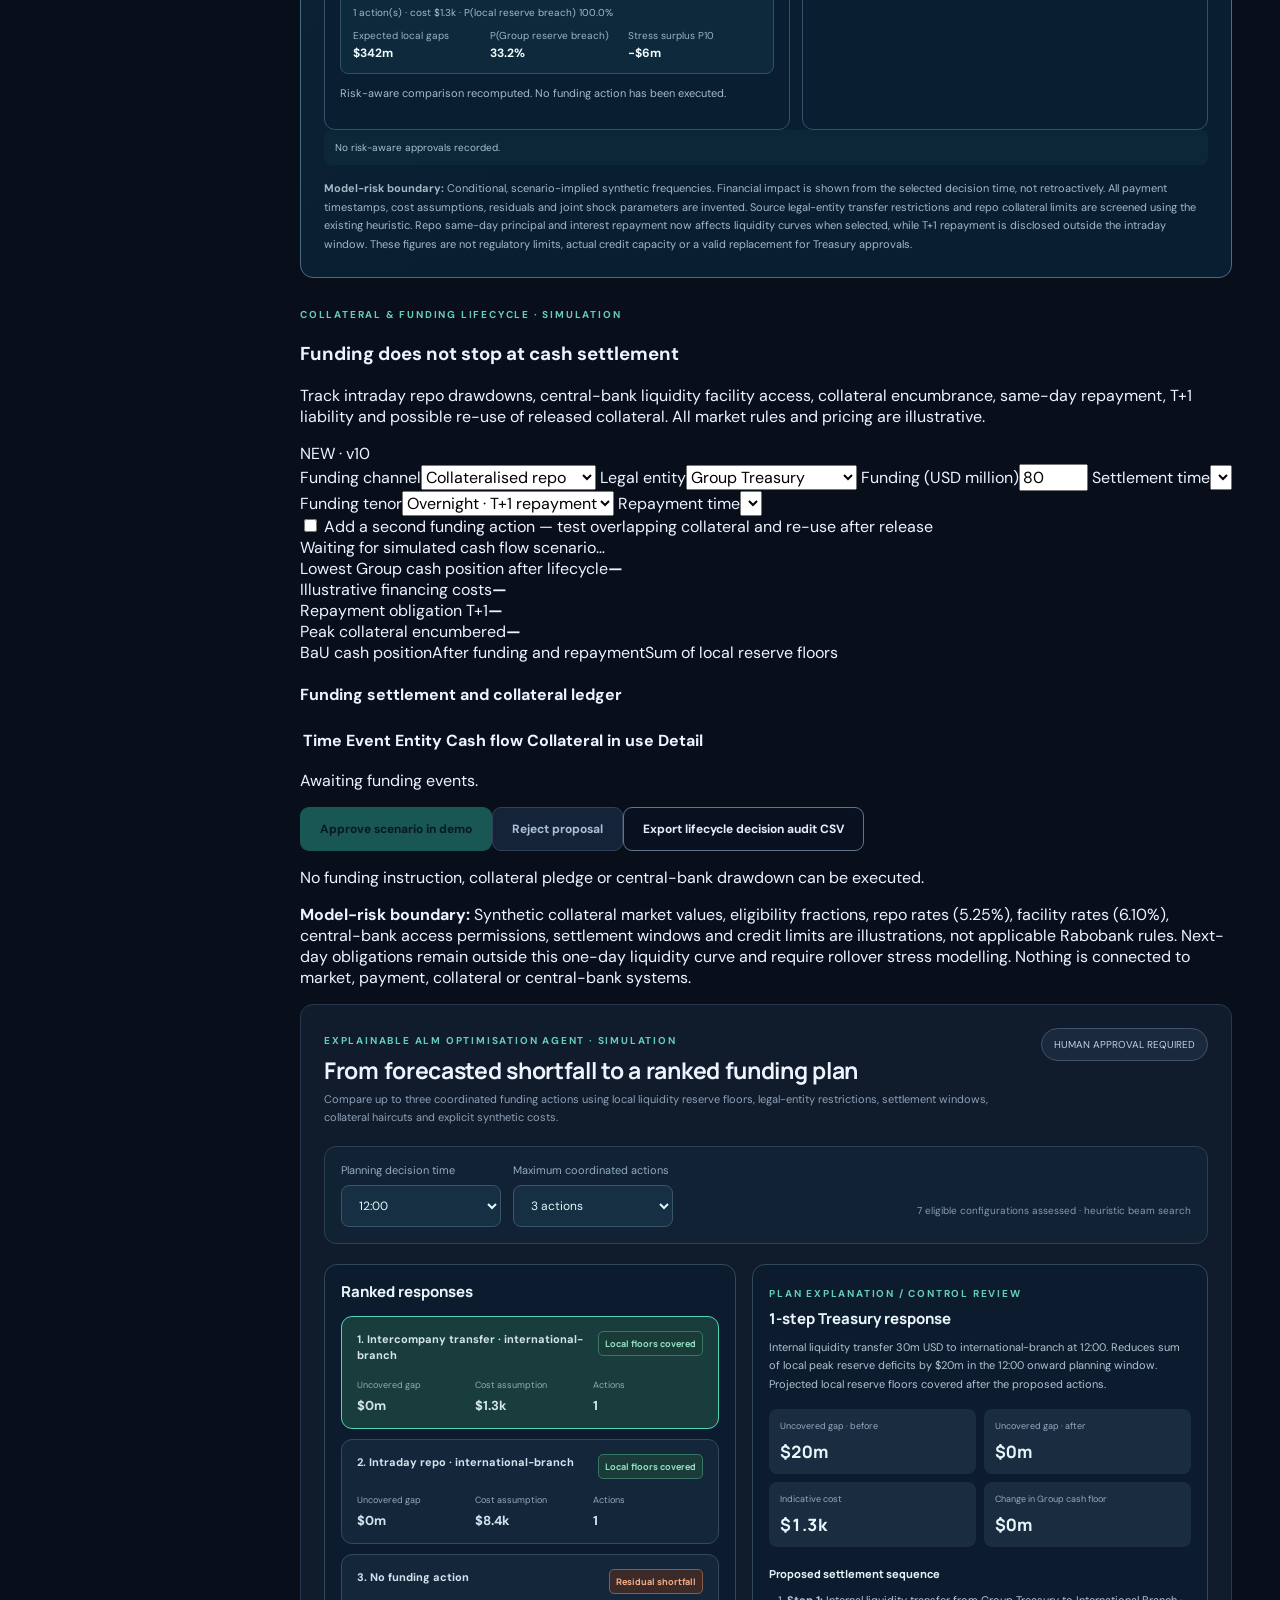
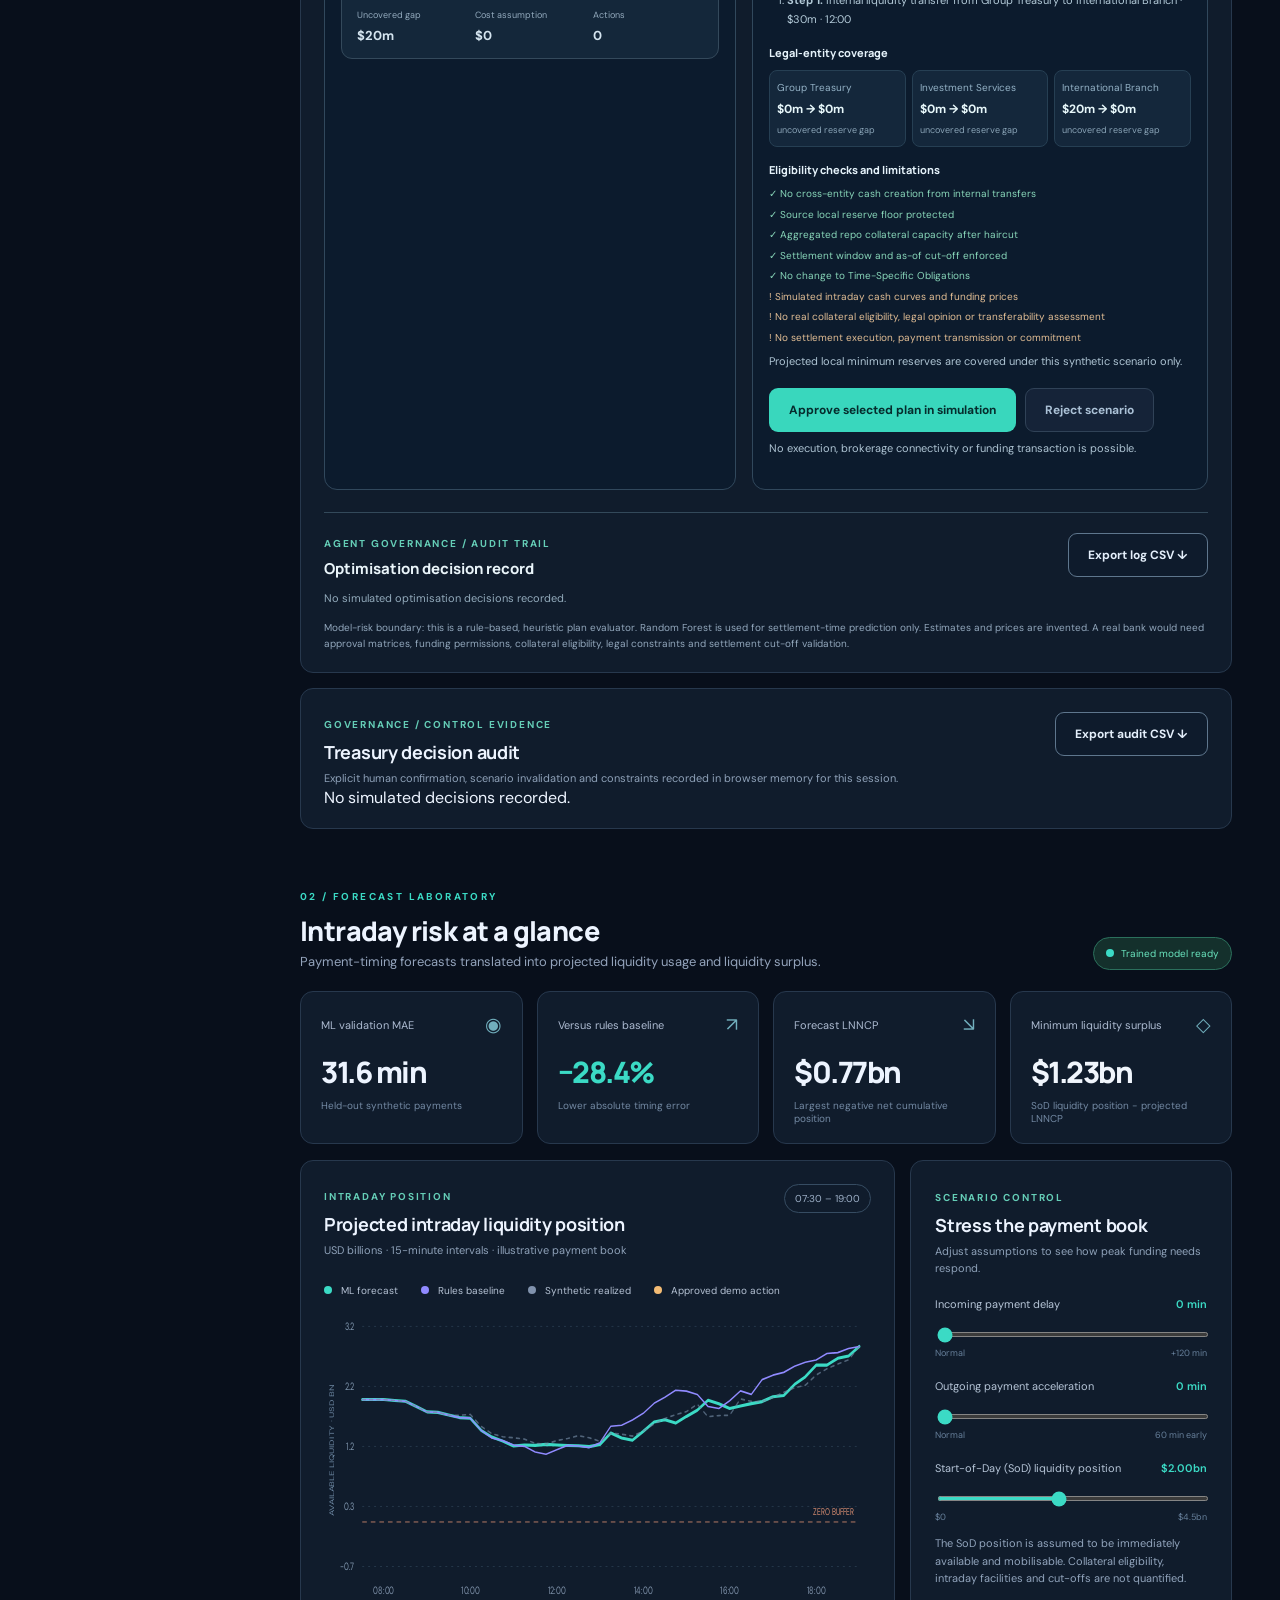
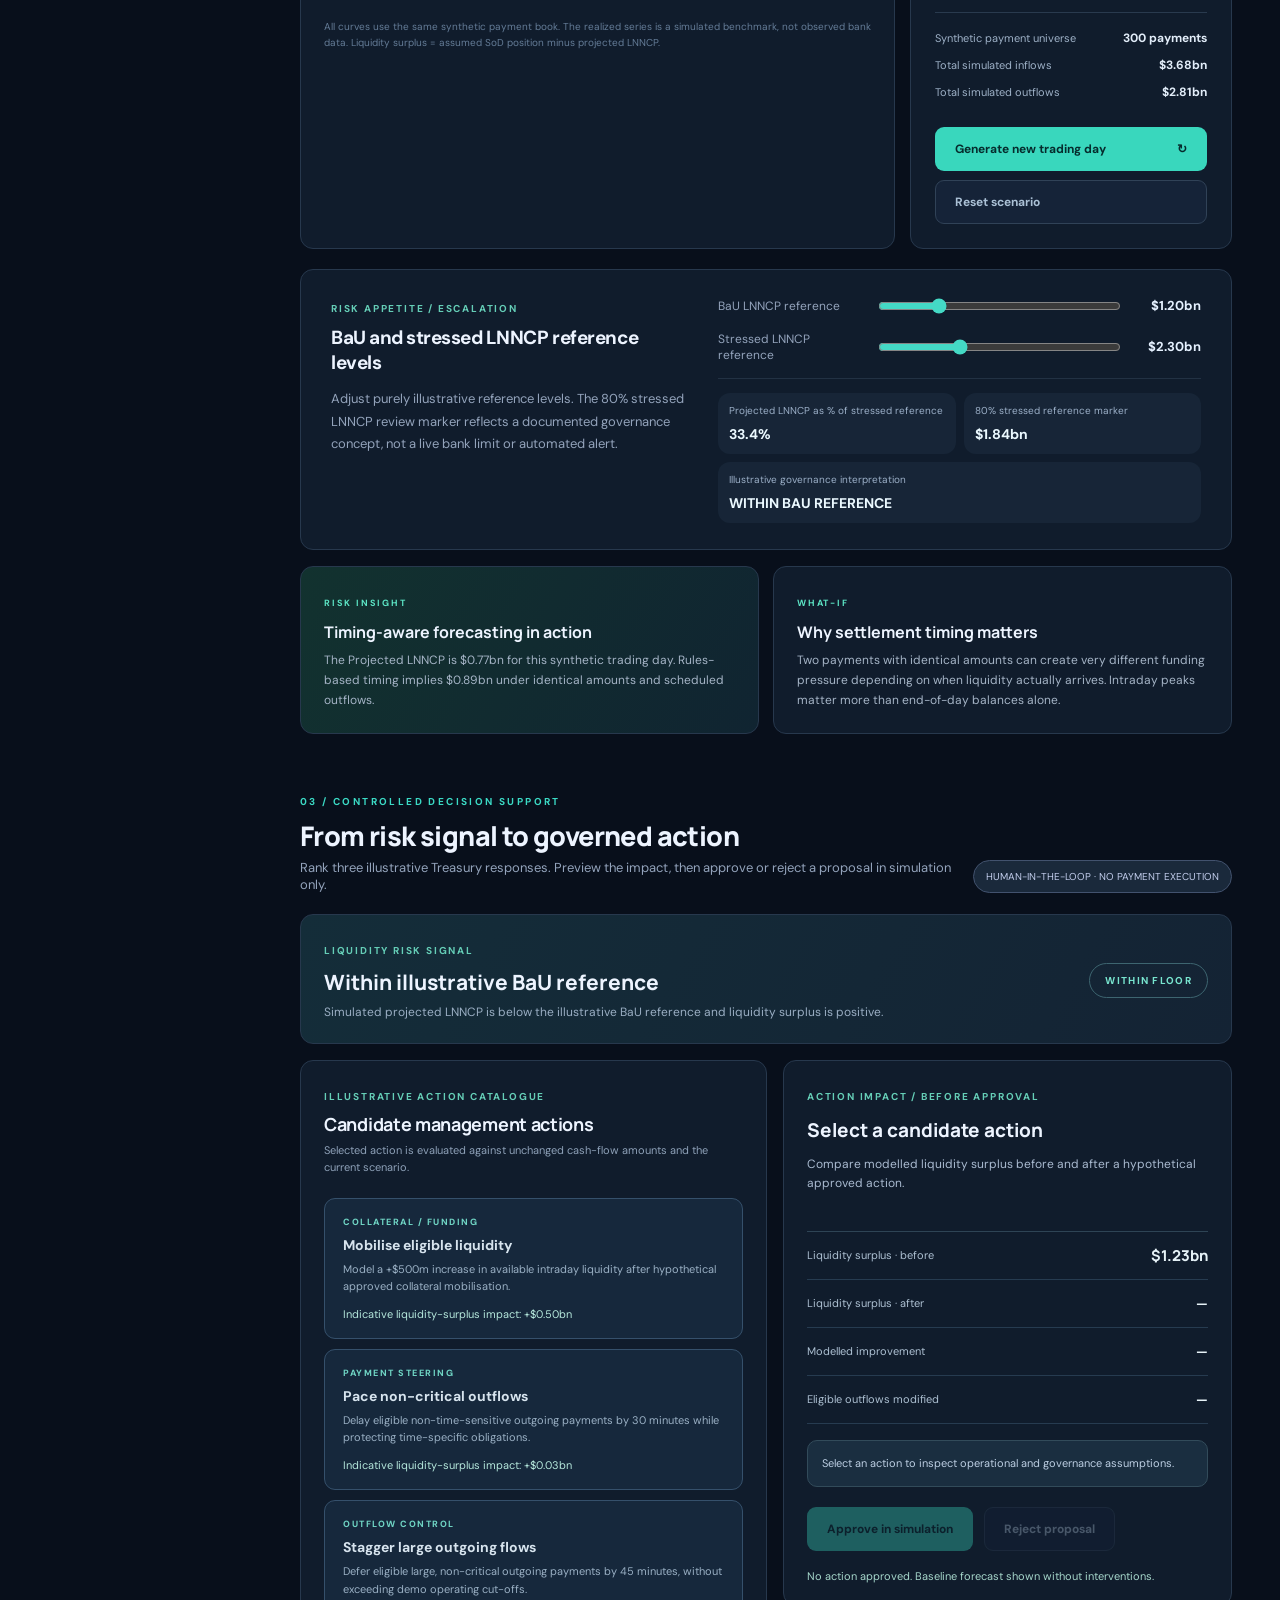
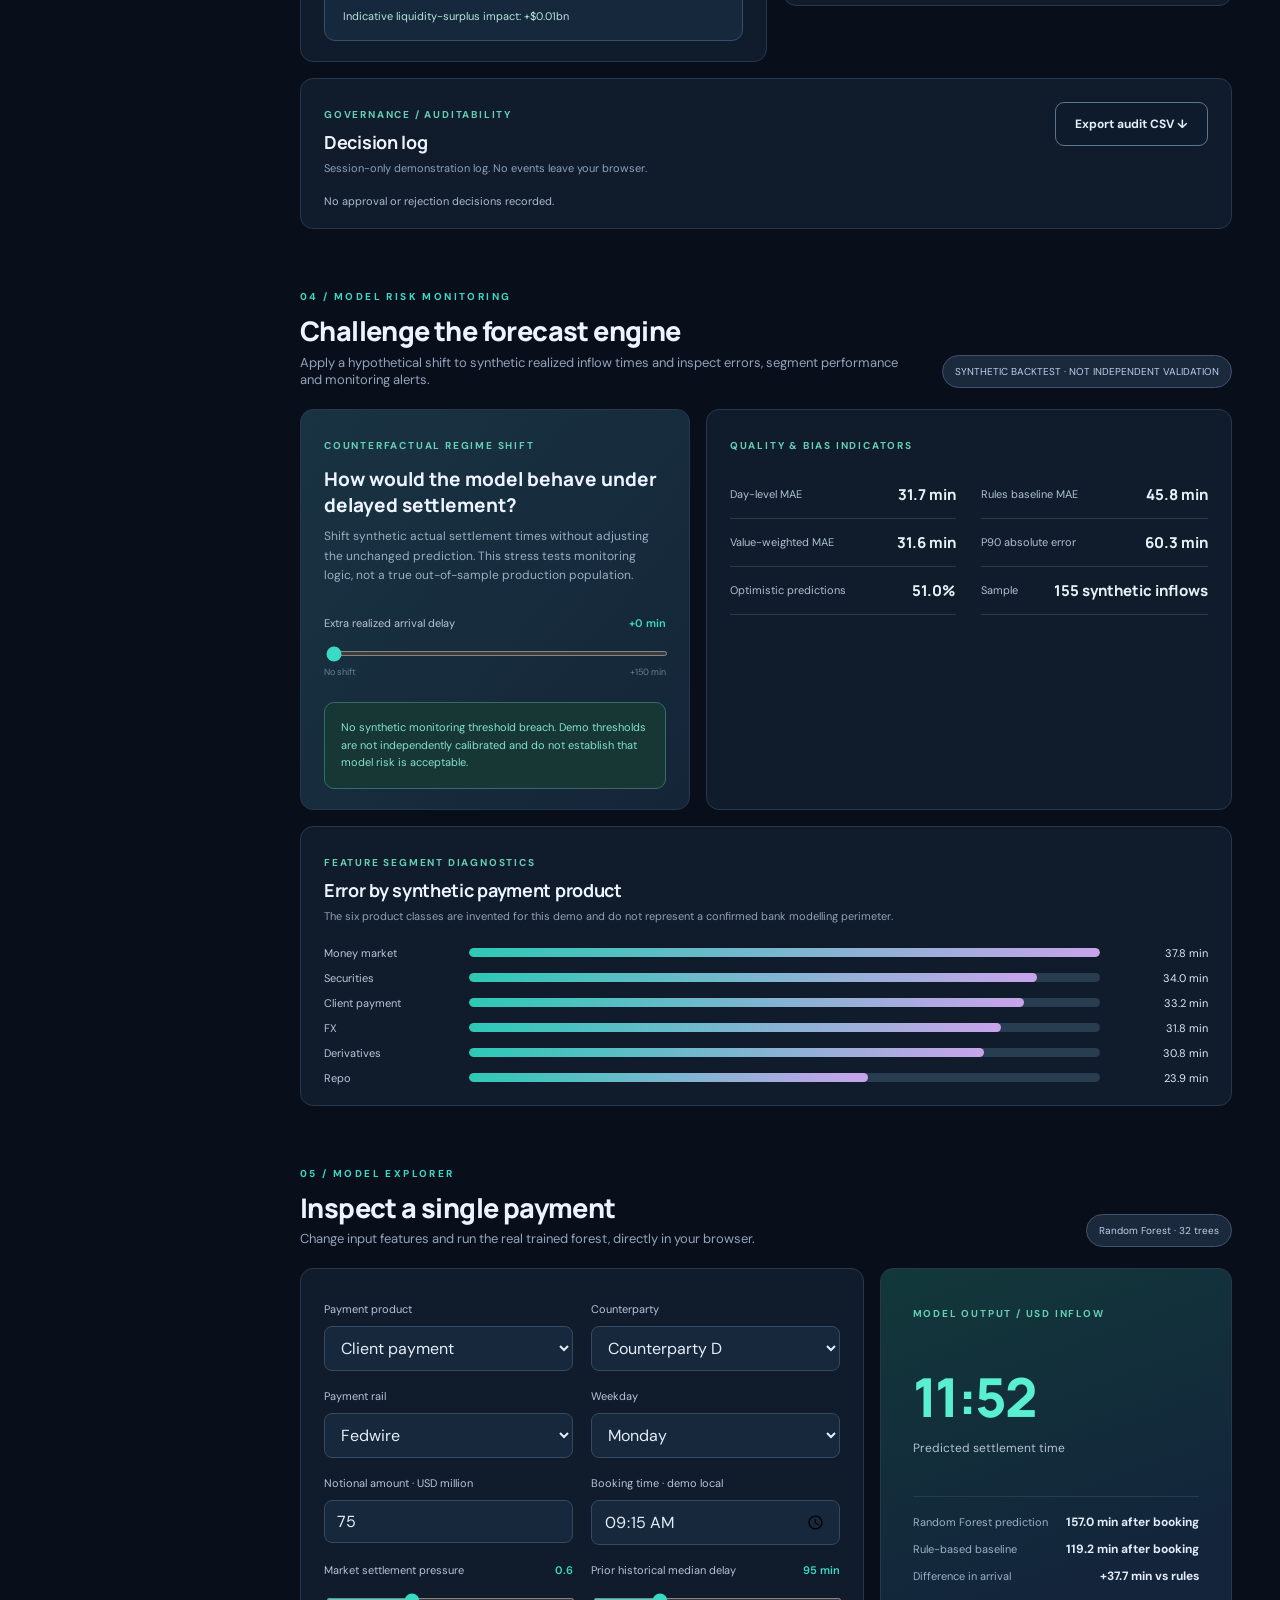
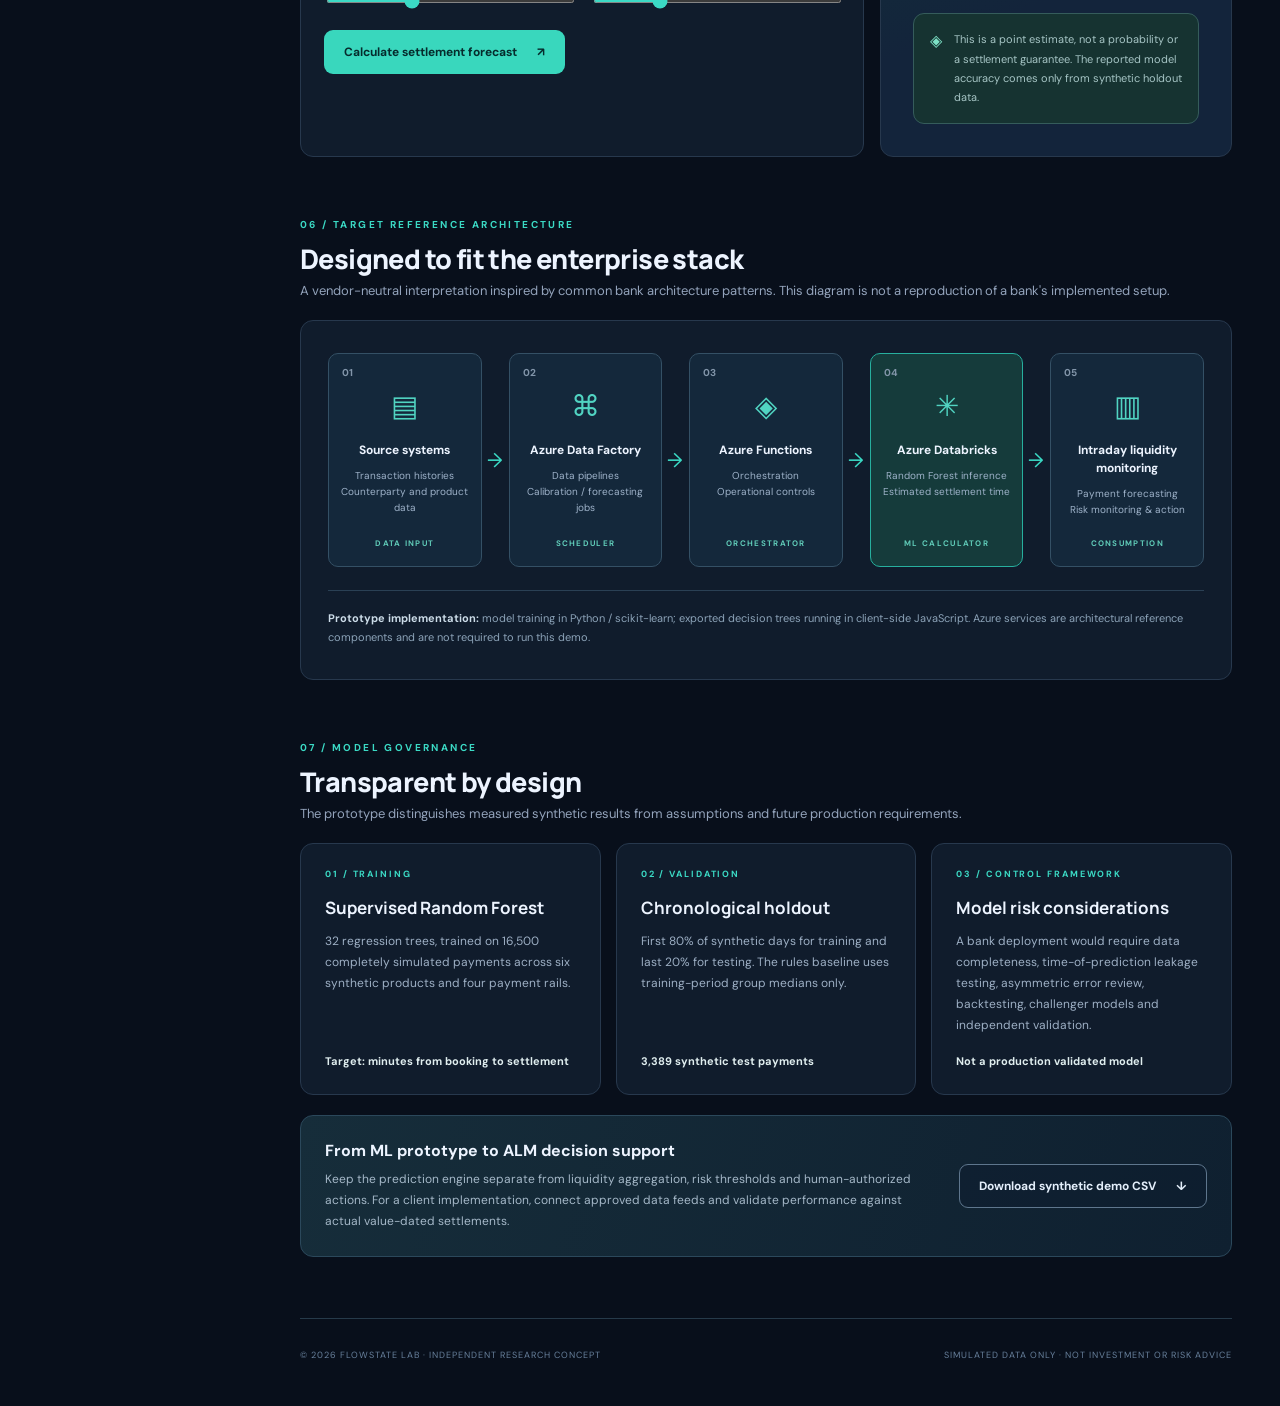
==== commit 4e2b062f: "FLOWSTATE v10: time-aware collateral inventory, funding and repayment" ====
--- a/intraday-liquidity-lab/index.html
+++ b/intraday-liquidity-lab/index.html
@@ -9,6 +9,7 @@
 <link rel="stylesheet" href="confidence.css">
 <link rel="stylesheet" href="distribution.css">
 <link rel="stylesheet" href="risk-plan.css">
+<link rel="stylesheet" href="funding-lifecycle.css">
 <link rel="icon" type="image/svg+xml" href="favicon.svg">
 </head><body>
 <div class="site-shell">
@@ -122,13 +123,39 @@
   </section>
   <section class="panel ra-panel" id="risk-aware-plans" aria-labelledby="ra-title">
  <div class="ra-head"><div><span class="ra-kicker">RISK-AWARE TREASURY OPTIMISATION · CLIENT DEMO</span><h3 id="ra-title">Which funding plan actually reduces shortfall risk?</h3><p>Compare the same synthetic Monte Carlo stress paths before and after valid funding proposals. Risk-first ranking, indicative funding costs, independent local reserve floors and explicit human approval.</p></div><span class="ra-tag">NEW · v9</span></div>
- <div class="ra-setup"><label>Risk ranking priority<select id="ra-priority"><option value="local">Protect local reserve floors</option><option value="group">Protect Group liquidity reserve</option><option value="severity">Reduce expected local shortfall</option></select></label><label>Simulation decision time<select id="ra-asof" disabled><option value="720">Linked to Treasury Agent</option></select></label><div class="ra-meta"><b id="ra-shortlist">Awaiting Group scenario…</b><span id="ra-run-meta">Shared Monte Carlo draws and current v8 stress assumptions</span></div></div>
+ <div class="ra-setup"><label>Risk ranking priority<select id="ra-priority"><option value="local">Protect local reserve floors</option><option value="group">Protect Group liquidity reserve</option><option value="severity">Reduce expected local shortfall</option></select></label><label>Repo repayment horizon<select id="ra-repo-tenor"><option value="overnight">T+1 · Outstanding overnight</option><option value="same_day">Same day · +120 min</option></select></label><label>Simulation decision time<select id="ra-asof" disabled><option value="720">Linked to Treasury Agent</option></select></label><div class="ra-meta"><b id="ra-shortlist">Awaiting Group scenario…</b><span id="ra-run-meta">Shared Monte Carlo draws and current v8 stress assumptions</span></div></div>
  <div class="ra-stats"><div class="ra-stat"><small>Any entity below local reserve · before</small><strong id="ra-before-p">—</strong><span>Stress from decision time onward</span></div><div class="ra-stat"><small>Any entity below local reserve · selected</small><strong id="ra-after-p">—</strong><span id="ra-delta-p">—</span></div><div class="ra-stat"><small>Expected sum of local peak gaps · before</small><strong id="ra-before-gap">—</strong><span>USD million · stressed</span></div><div class="ra-stat"><small>Expected sum of local peak gaps · selected</small><strong id="ra-after-gap">—</strong><span id="ra-gap-change">—</span></div></div>
  <div class="ra-body"><div class="ra-comparison"><h4>Risk-ranked funding plans</h4><p>Includes no-action baseline and valid candidates generated from BaU and deterministic stress. Ranking compares a finite shortlist, not all possible transactions.</p><div class="ra-plan-list" id="ra-plan-list" aria-label="Funding plans ranked by Monte Carlo risk"></div><p id="ra-status" role="status" aria-live="polite">Waiting for calibrated synthetic cash flows…</p></div>
  <div class="ra-review"><h4 id="ra-plan-title">Plan risk and execution review</h4><p id="ra-rationale">Choose a plan to assess expected liquidity shortfalls and control limitations.</p><div class="ra-review-grid"><div><small>Group reserve breach · before → after</small><strong id="ra-group-p">—</strong></div><div><small>Stress Group Liquidity Surplus · P10</small><strong id="ra-surplus">—</strong></div><div><small>Expected shortfall-hours · after</small><strong id="ra-hours">—</strong></div><div><small>Indicative synthetic cost</small><strong id="ra-cost">—</strong></div></div><div class="ra-score-bars"><div class="ra-riskbar"><span>Before</span><div><i id="ra-before-bar" style="width:0%"></i></div><b id="ra-before-bar-p">—</b></div><div class="ra-riskbar after"><span>Selected plan</span><div><i id="ra-after-bar" style="width:0%"></i></div><b id="ra-after-bar-p">—</b></div></div>
  <h4>Legal-entity risk under stress</h4><div class="ra-entity-wrap"><table class="ra-entity"><thead><tr><th>Entity</th><th>P(reserve breach) before</th><th>After</th><th>Expected gap after</th></tr></thead><tbody id="ra-entities"></tbody></table></div><p class="ra-note" id="ra-control-note"></p>
  <div class="ra-actions"><button class="btn primary" type="button" id="ra-approve" disabled>Approve this plan · simulation only</button><button class="btn subtle" type="button" id="ra-reject">Reject plan</button><button class="btn outline" type="button" id="ra-export">Export decision log CSV</button></div><p class="ra-note" id="ra-decision">No action or funding order has been executed.</p></div></div><div class="ra-audit" id="ra-audit">No risk-aware approvals recorded.</div>
- <p class="ra-note"><b>Model-risk boundary:</b> Conditional, scenario-implied synthetic frequencies. Financial impact is shown from the selected decision time, not retroactively. All payment timestamps, cost assumptions, residuals and joint shock parameters are invented. Source legal-entity transfer restrictions and repo collateral limits are screened using the existing heuristic. Intraday repo is assumed funded until 19:00 without repayment modelling. These figures are not regulatory limits, actual credit capacity or a valid replacement for Treasury approvals.</p>
+ <p class="ra-note"><b>Model-risk boundary:</b> Conditional, scenario-implied synthetic frequencies. Financial impact is shown from the selected decision time, not retroactively. All payment timestamps, cost assumptions, residuals and joint shock parameters are invented. Source legal-entity transfer restrictions and repo collateral limits are screened using the existing heuristic. Repo same-day principal and interest repayment now affects liquidity curves when selected, while T+1 repayment is disclosed outside the intraday window. These figures are not regulatory limits, actual credit capacity or a valid replacement for Treasury approvals.</p>
+ </section>
+ <section class="fl-section" id="funding-lifecycle" aria-labelledby="fl-title">
+ <div class="fl-heading"><div><span class="panel-kicker">COLLATERAL & FUNDING LIFECYCLE · SIMULATION</span><h3 id="fl-title">Funding does not stop at cash settlement</h3><p>Track intraday repo drawdowns, central-bank liquidity facility access, collateral encumbrance, same-day repayment, T+1 liability and possible re-use of released collateral. All market rules and pricing are illustrative.</p></div><span class="fl-chip">NEW · v10</span></div>
+ <div class="fl-form" id="fl-form">
+  <label>Funding channel<select id="fl-type"><option value="repo">Collateralised repo</option><option value="central_bank">Central-bank facility</option></select></label>
+  <label>Legal entity<select id="fl-entity"><option value="group-treasury">Group Treasury</option><option value="investment-bank">Investment Services</option><option value="international-branch">International Branch</option></select></label>
+  <label>Funding (USD million)<input id="fl-amount" type="number" min="1" max="1000" step="5" value="80"/></label>
+  <label>Settlement time<select id="fl-when"></select></label>
+  <label>Funding tenor<select id="fl-tenor"><option value="overnight">Overnight · T+1 repayment</option><option value="same_day">Same-day repayment</option></select></label>
+  <label>Repayment time<select id="fl-repay"></select></label>
+ </div>
+ <label class="fl-toggle"><input type="checkbox" id="fl-second"/> Add a second funding action — test overlapping collateral and re-use after release</label>
+ <div class="fl-additional" id="fl-additional" hidden><div class="fl-form">
+  <label>Second channel<select id="fl-type2"><option value="repo">Collateralised repo</option><option value="central_bank">Central-bank facility</option></select></label>
+  <label>Legal entity<select id="fl-entity2"><option value="group-treasury">Group Treasury</option><option value="investment-bank">Investment Services</option><option value="international-branch">International Branch</option></select></label>
+  <label>Funding (USD million)<input id="fl-amount2" type="number" min="1" max="1000" step="5" value="80"/></label>
+  <label>Settlement time<select id="fl-when2"></select></label>
+  <label>Funding tenor<select id="fl-tenor2"><option value="overnight">Overnight · T+1 repayment</option><option value="same_day">Same-day repayment</option></select></label>
+  <label>Repayment time<select id="fl-repay2"></select></label>
+ </div></div>
+ <div id="fl-status" class="fl-status" role="status" aria-live="polite">Waiting for simulated cash flow scenario…</div>
+ <div class="fl-kpis"><div><span>Lowest Group cash position after lifecycle</span><strong id="fl-min">—</strong></div><div><span>Illustrative financing costs</span><strong id="fl-cost">—</strong></div><div><span>Repayment obligation T+1</span><strong id="fl-debt">—</strong></div><div><span>Peak collateral encumbered</span><strong id="fl-enc">—</strong></div></div>
+ <div class="fl-chart-wrap"><div><span><i style="background:#9fb0c4"></i>BaU cash position</span><span><i style="background:#51dec2"></i>After funding and repayment</span><span><i style="background:#d9a359"></i>Sum of local reserve floors</span></div><div id="fl-chart" aria-label="Funding lifecycle liquidity chart"></div></div>
+ <div><h4>Funding settlement and collateral ledger</h4><div class="fl-table-wrap"><table class="fl-table"><thead><tr><th>Time</th><th>Event</th><th>Entity</th><th>Cash flow</th><th>Collateral in use</th><th>Detail</th></tr></thead><tbody id="fl-ledger"></tbody></table></div><p id="fl-nextday" class="fl-note">Awaiting funding events.</p></div>
+ <div class="fl-action-row"><button class="btn primary" id="fl-approve" type="button" disabled>Approve scenario in demo</button><button class="btn subtle" id="fl-reject" type="button">Reject proposal</button><button class="btn outline" id="fl-export" type="button">Export lifecycle decision audit CSV</button></div><p class="fl-note" id="fl-decision">No funding instruction, collateral pledge or central-bank drawdown can be executed.</p><div id="fl-audit" class="fl-audit"></div>
+ <p class="fl-note"><b>Model-risk boundary:</b> Synthetic collateral market values, eligibility fractions, repo rates (5.25%), facility rates (6.10%), central-bank access permissions, settlement windows and credit limits are illustrations, not applicable Rabobank rules. Next-day obligations remain outside this one-day liquidity curve and require rollover stress modelling. Nothing is connected to market, payment, collateral or central-bank systems.</p>
  </section>
  <section class="panel op-agent-panel" id="optimisation-agent" aria-labelledby="op-title">
     <div class="panel-header op-header"><div><span class="panel-kicker">EXPLAINABLE ALM OPTIMISATION AGENT · SIMULATION</span><h3 id="op-title">From forecasted shortfall to a ranked funding plan</h3><p>Compare up to three coordinated funding actions using local liquidity reserve floors, legal-entity restrictions, settlement windows, collateral haircuts and explicit synthetic costs.</p></div><span class="section-chip">HUMAN APPROVAL REQUIRED</span></div>
@@ -185,7 +212,7 @@
   <section class="panel"><span class="panel-kicker">QUALITY & BIAS INDICATORS</span><div class="monitor-stats"><div><span>Day-level MAE</span><strong id="monitor-mae">—</strong></div><div><span>Rules baseline MAE</span><strong id="monitor-baseline">—</strong></div><div><span>Value-weighted MAE</span><strong id="monitor-weighted">—</strong></div><div><span>P90 absolute error</span><strong id="monitor-p90">—</strong></div><div><span>Optimistic predictions</span><strong id="monitor-optimism">—</strong></div><div><span>Sample</span><strong id="monitor-count">—</strong></div></div></section></div>
   <div class="panel segment-panel"><div class="panel-header"><div><span class="panel-kicker">FEATURE SEGMENT DIAGNOSTICS</span><h3>Error by synthetic payment product</h3><p>The six product classes are invented for this demo and do not represent a confirmed bank modelling perimeter.</p></div></div><div id="segments" class="segment-bars"></div></div>
 </section>
-<section class="section" id="inspector"><div class="section-heading"><div><div class="overline">05 / MODEL EXPLORER</div><h2>Inspect a single payment</h2><p>Change input features and run the real trained forest, directly in your browser.</p></div><span class="section-chip">Random Forest · 54 trees</span></div>
+<section class="section" id="inspector"><div class="section-heading"><div><div class="overline">05 / MODEL EXPLORER</div><h2>Inspect a single payment</h2><p>Change input features and run the real trained forest, directly in your browser.</p></div><span class="section-chip">Random Forest · 32 trees</span></div>
 <div class="inspector-grid"><section class="panel inspector-controls"><div class="control-grid">
 <div class="form-field"><label for="product">Payment product</label><select id="product"><option>Repo</option><option>FX</option><option selected>Client payment</option><option>Securities</option><option>Money market</option><option>Derivatives</option></select></div>
 <div class="form-field"><label for="counterparty">Counterparty</label><select id="counterparty"><option>Counterparty A</option><option>Counterparty B</option><option>Counterparty C</option><option selected>Counterparty D</option><option>Counterparty E</option><option>Counterparty F</option></select></div>
@@ -217,6 +244,8 @@
 <script defer src="confidence-ui.js"></script>
 <script defer src="distribution-engine.js"></script>
 <script defer src="distribution-ui.js"></script>
+<script defer src="funding-lifecycle-engine.js"></script>
+<script defer src="funding-lifecycle-ui.js"></script>
 <script defer src="risk-plan-engine.js"></script>
 <script defer src="risk-plan-ui.js"></script>
 <script defer src="app.js"></script>
--- a/intraday-liquidity-lab/risk-plan.css
+++ b/intraday-liquidity-lab/risk-plan.css
@@ -0,0 +1,4 @@
+/* v9: independently calculated and approved-in-demo risk-aware funding shortlist */
+.ra-panel{margin:18px 0 24px;padding:23px;background:linear-gradient(130deg,#122b3a,#0a1e31 68%);border:1px solid #4a6c80;min-width:0}.ra-head{display:flex;align-items:flex-start;gap:16px;justify-content:space-between;flex-wrap:wrap}.ra-head h3{font-size:22px;color:#f2fbfd;margin:6px 0}.ra-head p{max-width:950px;color:#a2bfca;font-size:12px;line-height:1.6}.ra-kicker{font-size:10px;letter-spacing:1.3px;font-weight:800;color:#58e5c9}.ra-tag{border:1px solid #3b857e;background:#113c42;color:#69eed3;border-radius:7px;padding:9px 12px;font-weight:800;font-size:10px;white-space:nowrap}.ra-setup{display:grid;grid-template-columns: minmax(0,1fr) minmax(0,1fr) minmax(0,1.6fr);gap:10px;margin:17px 0}.ra-setup label,.ra-meta{background:#0a2131;border:1px solid #2e5064;border-radius:9px;padding:12px;color:#b9d1dc;font-size:11px}.ra-setup label{display:flex;flex-direction:column;gap:8px}.ra-setup select{width:100%;background:#102d41;color:#f0fbfb;border:1px solid #497084;border-radius:6px;font:inherit;padding:8px}.ra-meta{display:flex;flex-direction:column;justify-content:center;gap:7px;line-height:1.5}.ra-meta b{color:#56e3bf}.ra-stats{display:grid;grid-template-columns:repeat(4,minmax(0,1fr));gap:9px;margin:0 0 14px}.ra-stat{min-width:0;background:#071b2b;border:1px solid #34556a;border-radius:9px;padding:12px}.ra-stat small{color:#9bb6c5;display:block;min-height:31px;font-size:10px;line-height:1.5}.ra-stat strong{display:block;font:800 19px Manrope,sans-serif;color:#55e2c2;margin:7px 0}.ra-stat span{font-size:10px;color:#a7c2ca}.ra-body{display:grid;grid-template-columns:minmax(0,1.15fr) minmax(0,1fr);gap:12px}.ra-comparison,.ra-review{background:#091e30;border:1px solid #345165;border-radius:11px;padding:15px;min-width:0}.ra-comparison h4,.ra-review h4{color:#ebf8fb;font-size:14px;margin:0 0 8px}.ra-comparison p,.ra-review p{color:#a4bdca;font-size:11px;line-height:1.6}.ra-plan-list{display:flex;flex-direction:column;gap:8px}.ra-plan{display:block;width:100%;background:#0d293b;border:1px solid #314f65;border-radius:8px;padding:12px;text-align:left;color:#e2f5f6;cursor:pointer}.ra-plan:hover,.ra-plan:focus-visible{border-color:#51ddc2}.ra-plan.selected{background:#154244;border-color:#63ead2;outline:1px solid #397768}.ra-plan-top{display:flex;gap:10px;justify-content:space-between;align-items:center}.ra-plan strong{font-size:12px}.ra-plan em{font-size:10px;color:#63dbbf;font-style:normal}.ra-plan small{color:#9bbed0;display:block;margin-top:6px;font-size:10px;line-height:1.4}.ra-plan-metrics{display:grid;grid-template-columns:repeat(3,minmax(0,1fr));gap:4px;margin-top:9px}.ra-plan-metrics span{font-size:10px;color:#9ab4c4}.ra-plan-metrics b{display:block;color:#eefcfc;font-size:12px;margin-top:3px}.ra-score-bars{margin:12px 0}.ra-riskbar{display:flex;align-items:center;gap:10px;margin:8px 0}.ra-riskbar span{width:98px;flex:0 0 98px;color:#a6c3cd;font-size:10px}.ra-riskbar>div{flex:1;background:#253b4b;border-radius:5px;height:9px;overflow:hidden}.ra-riskbar i{display:block;height:100%;background:#f3aa78}.ra-riskbar.after i{background:#54e2c3}.ra-riskbar b{width:43px;text-align:right;font-size:12px;color:#f0fbfb}.ra-review-grid{display:grid;grid-template-columns:repeat(2,minmax(0,1fr));gap:9px}.ra-review-grid div{background:#102e40;border:1px solid #35556b;border-radius:8px;padding:12px;min-width:0}.ra-review-grid small{display:block;color:#9fbccb;font-size:10px}.ra-review-grid strong{font-size:16px;color:#e9fcfb;display:block;margin-top:6px}.ra-actions{display:flex;flex-wrap:wrap;gap:9px;margin:14px 0}.ra-actions button{min-height:39px}.ra-entity-wrap{overflow-x:auto}.ra-entity{border-collapse:collapse;width:100%;font-size:10px;min-width:360px}.ra-entity th,.ra-entity td{padding:9px 6px;border-bottom:1px solid #2a4658;text-align:right;color:#e3f4f7;white-space:nowrap}.ra-entity th:first-child,.ra-entity td:first-child{text-align:left}.ra-entity th{color:#9eb9c8}.ra-audit{font-size:10px;color:#aac1cc;background:#0c2838;padding:11px;border-radius:8px;max-height:100px;overflow-y:auto}.ra-audit p{margin:3px 0}.ra-note{font-size:11px;color:#a2b9c6;line-height:1.7;margin:14px 0 0}.ra-warning{color:#edbb8b!important}.ra-positive{color:#62edc9!important}.ra-error{color:#f4b292!important}
+@media(max-width:1100px){.ra-body{grid-template-columns:1fr}.ra-stats{grid-template-columns:repeat(2,minmax(0,1fr))}.ra-setup{grid-template-columns:repeat(2,minmax(0,1fr))}.ra-meta{grid-column:span 2}}
+@media(max-width:560px){.ra-panel{padding:15px 11px}.ra-setup{grid-template-columns:1fr}.ra-meta{grid-column:span 1}.ra-stat{padding:10px 8px}.ra-stat strong{font-size:16px}.ra-comparison,.ra-review{padding:11px}.ra-plan-metrics b{font-size:11px}.ra-actions{flex-direction:column}.ra-actions button{width:100%}.ra-head h3{font-size:19px}}
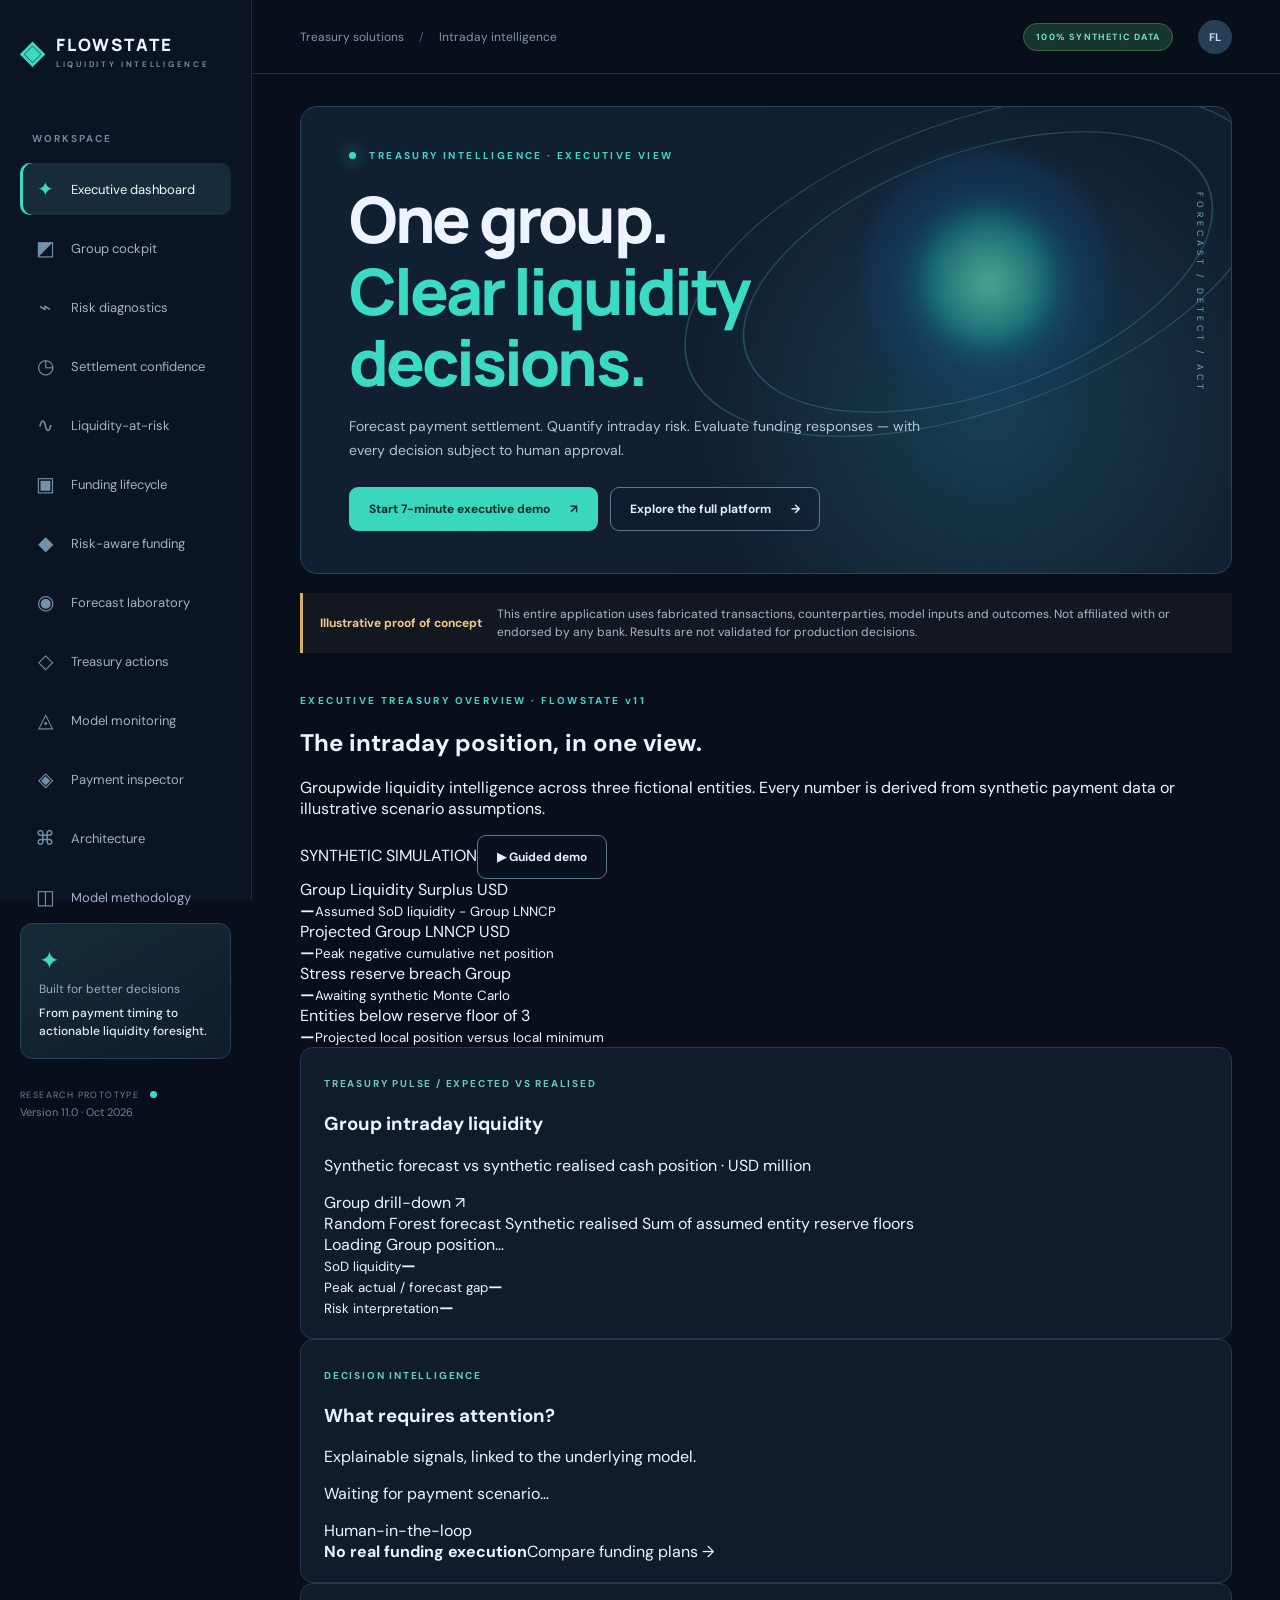
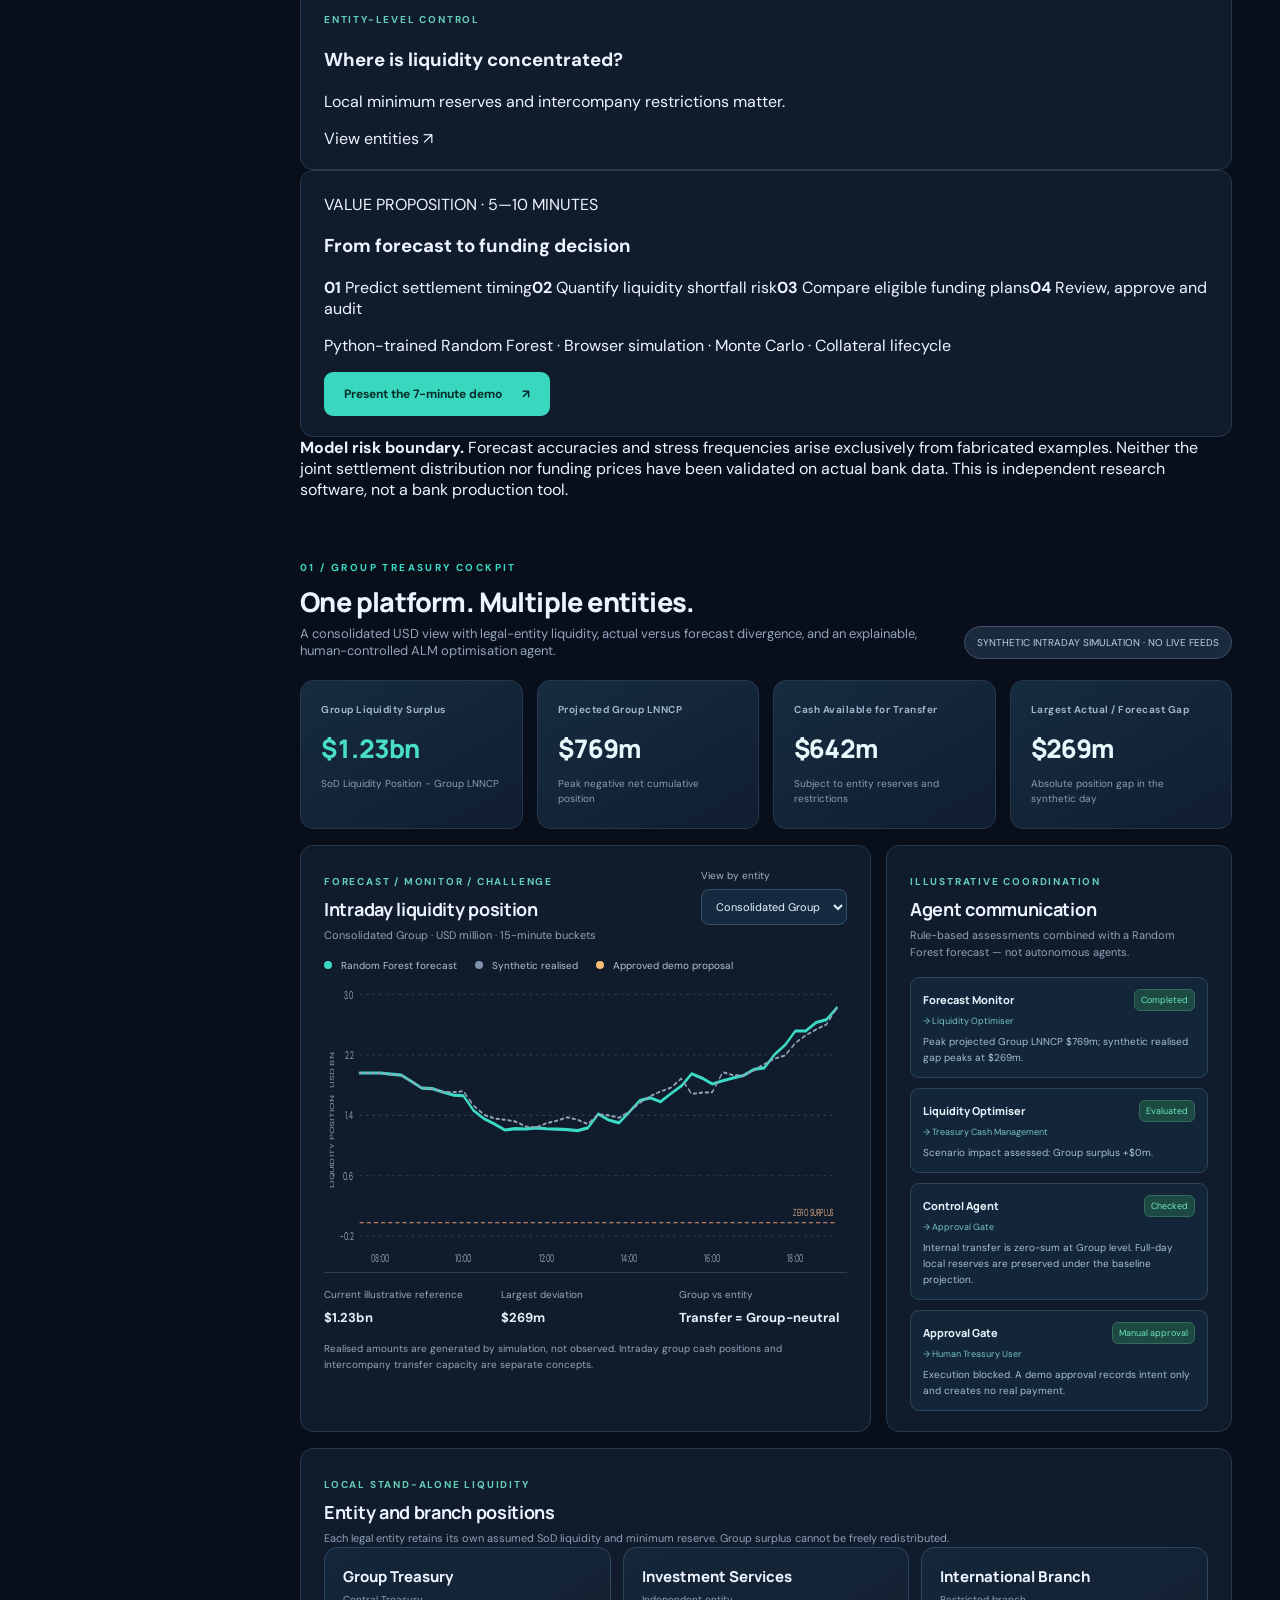
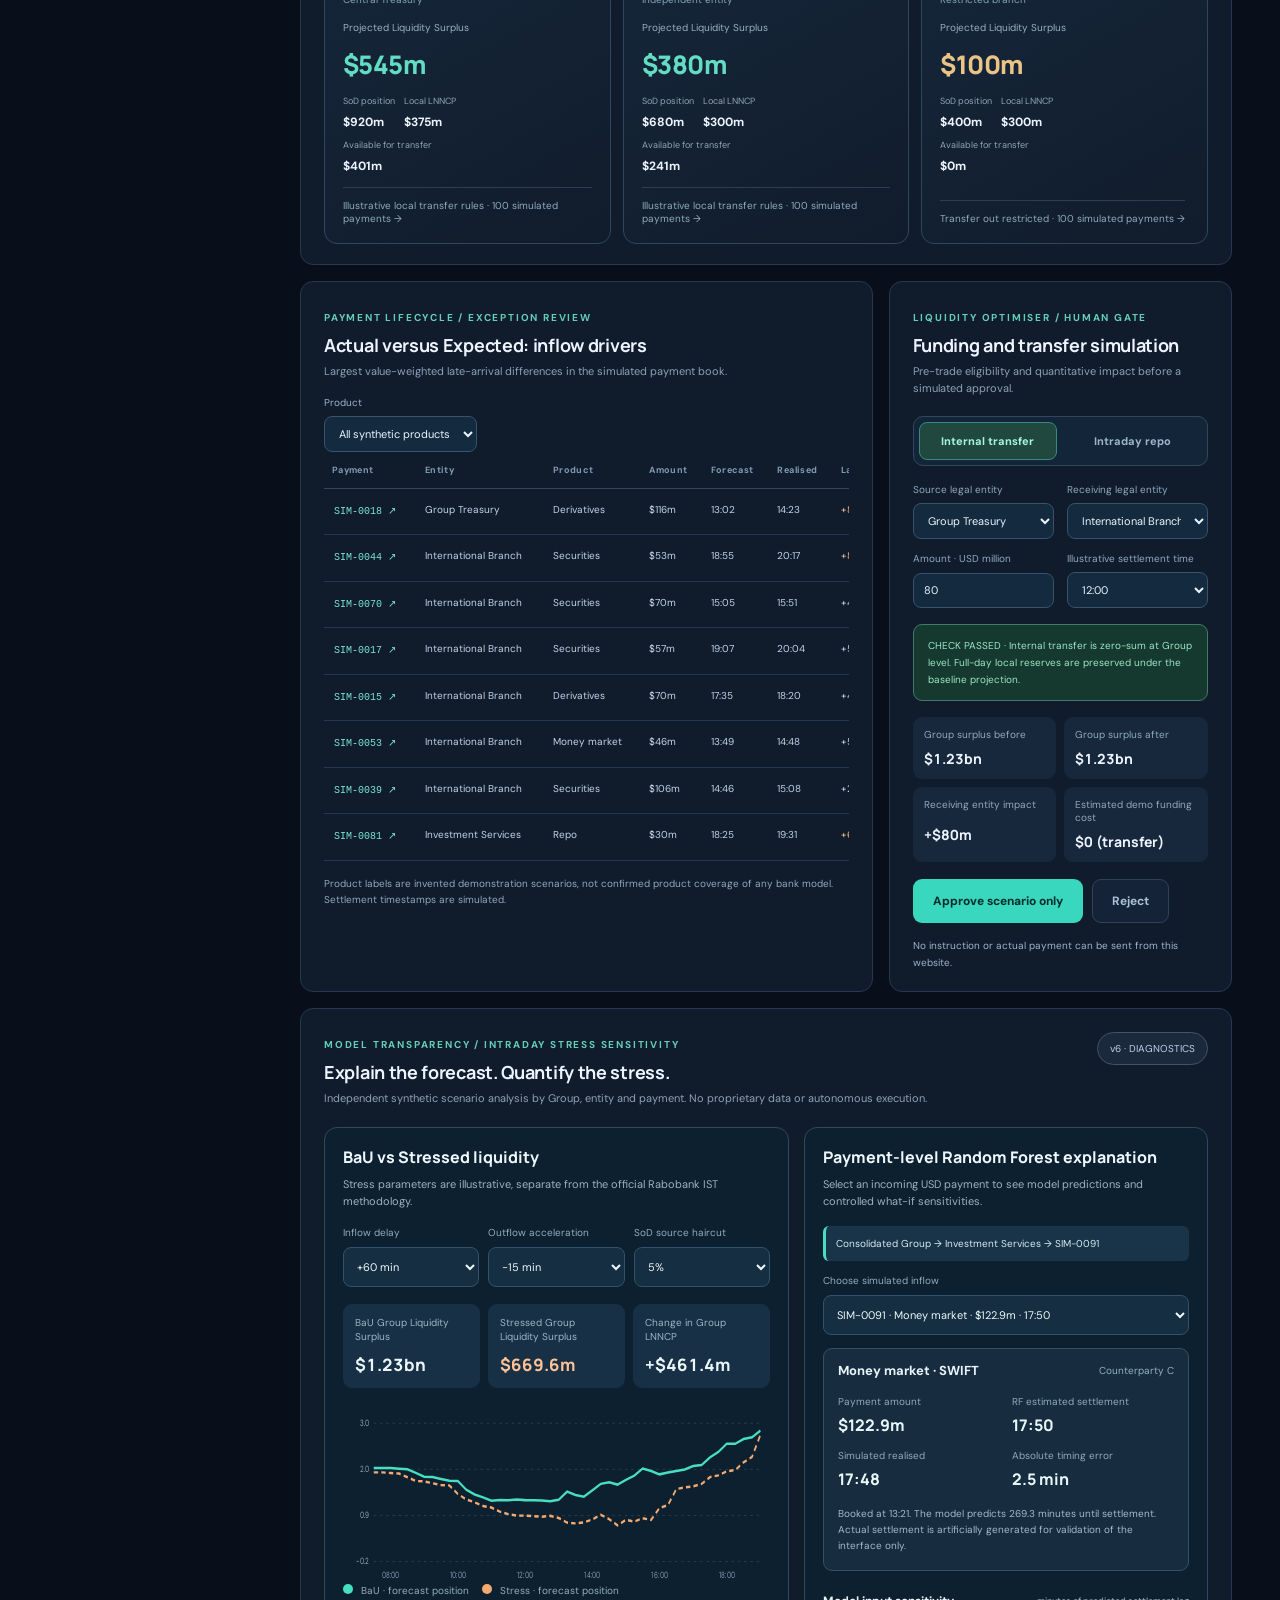
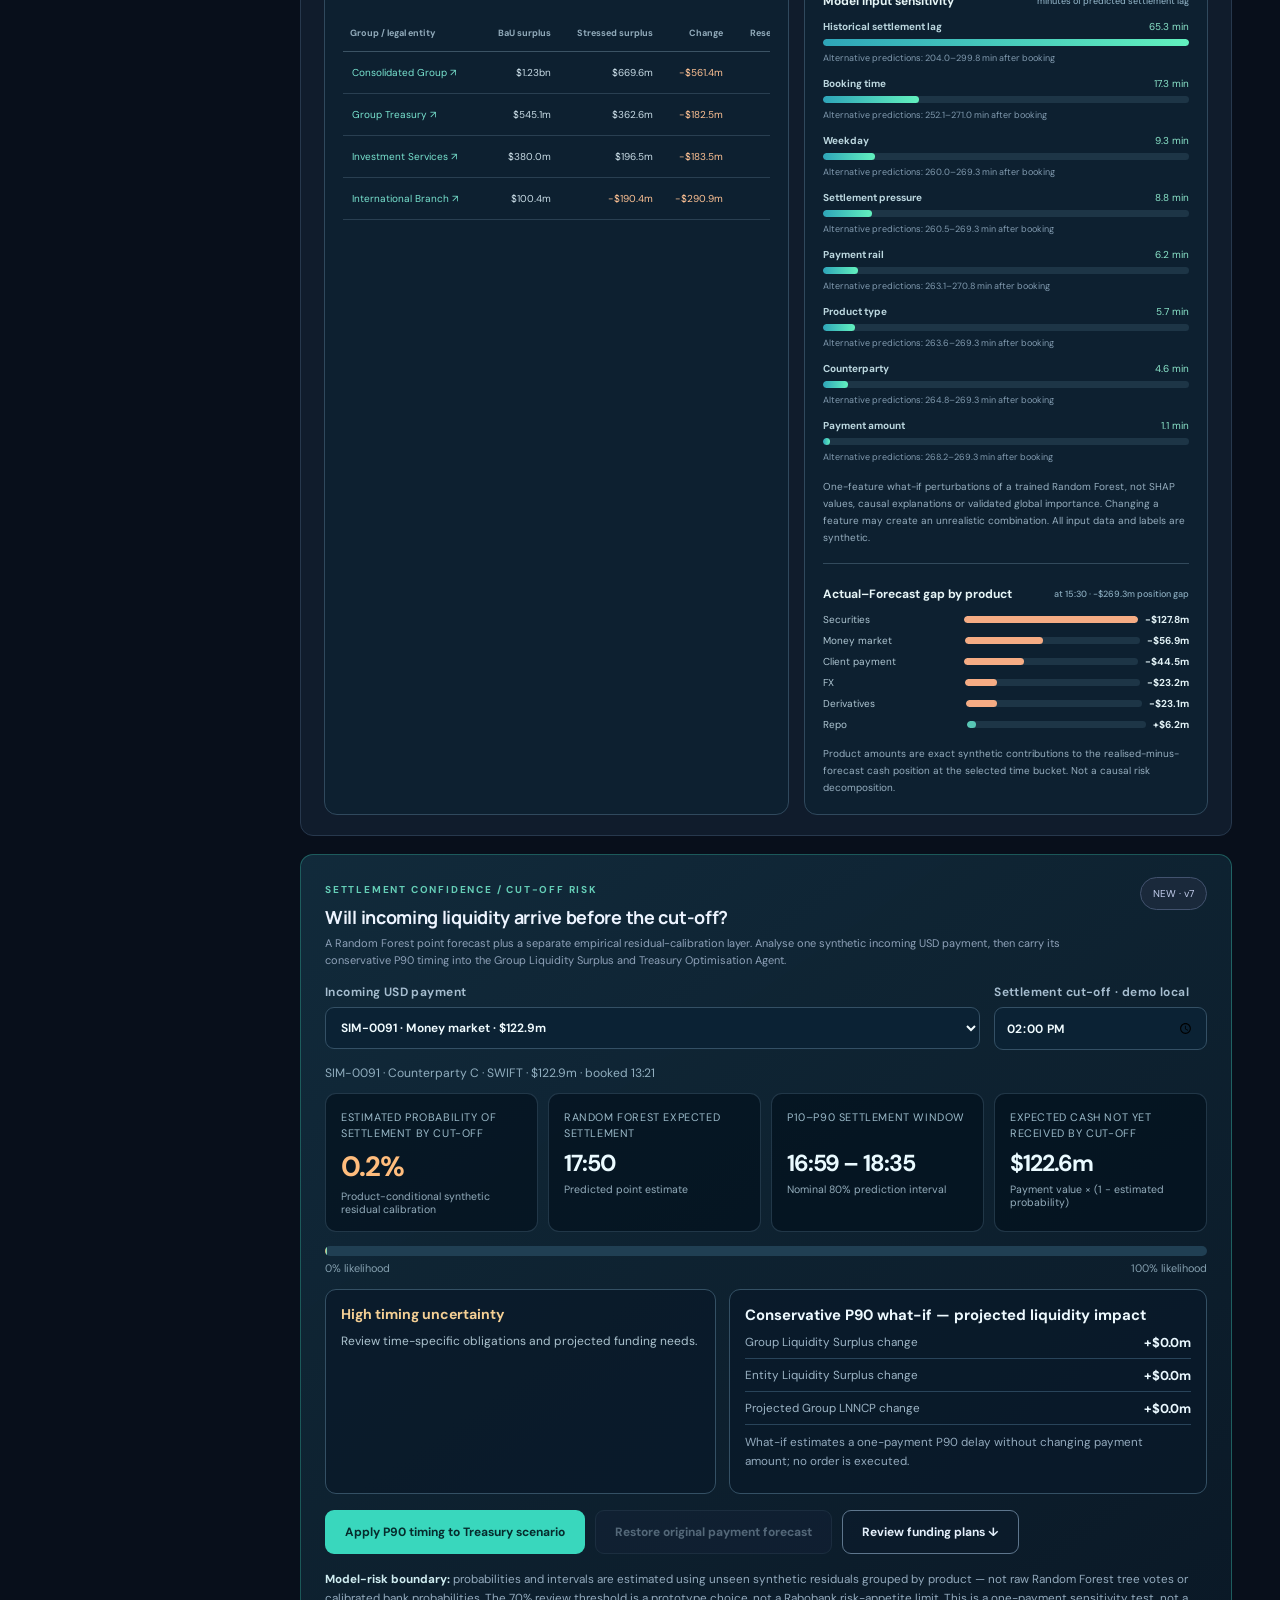
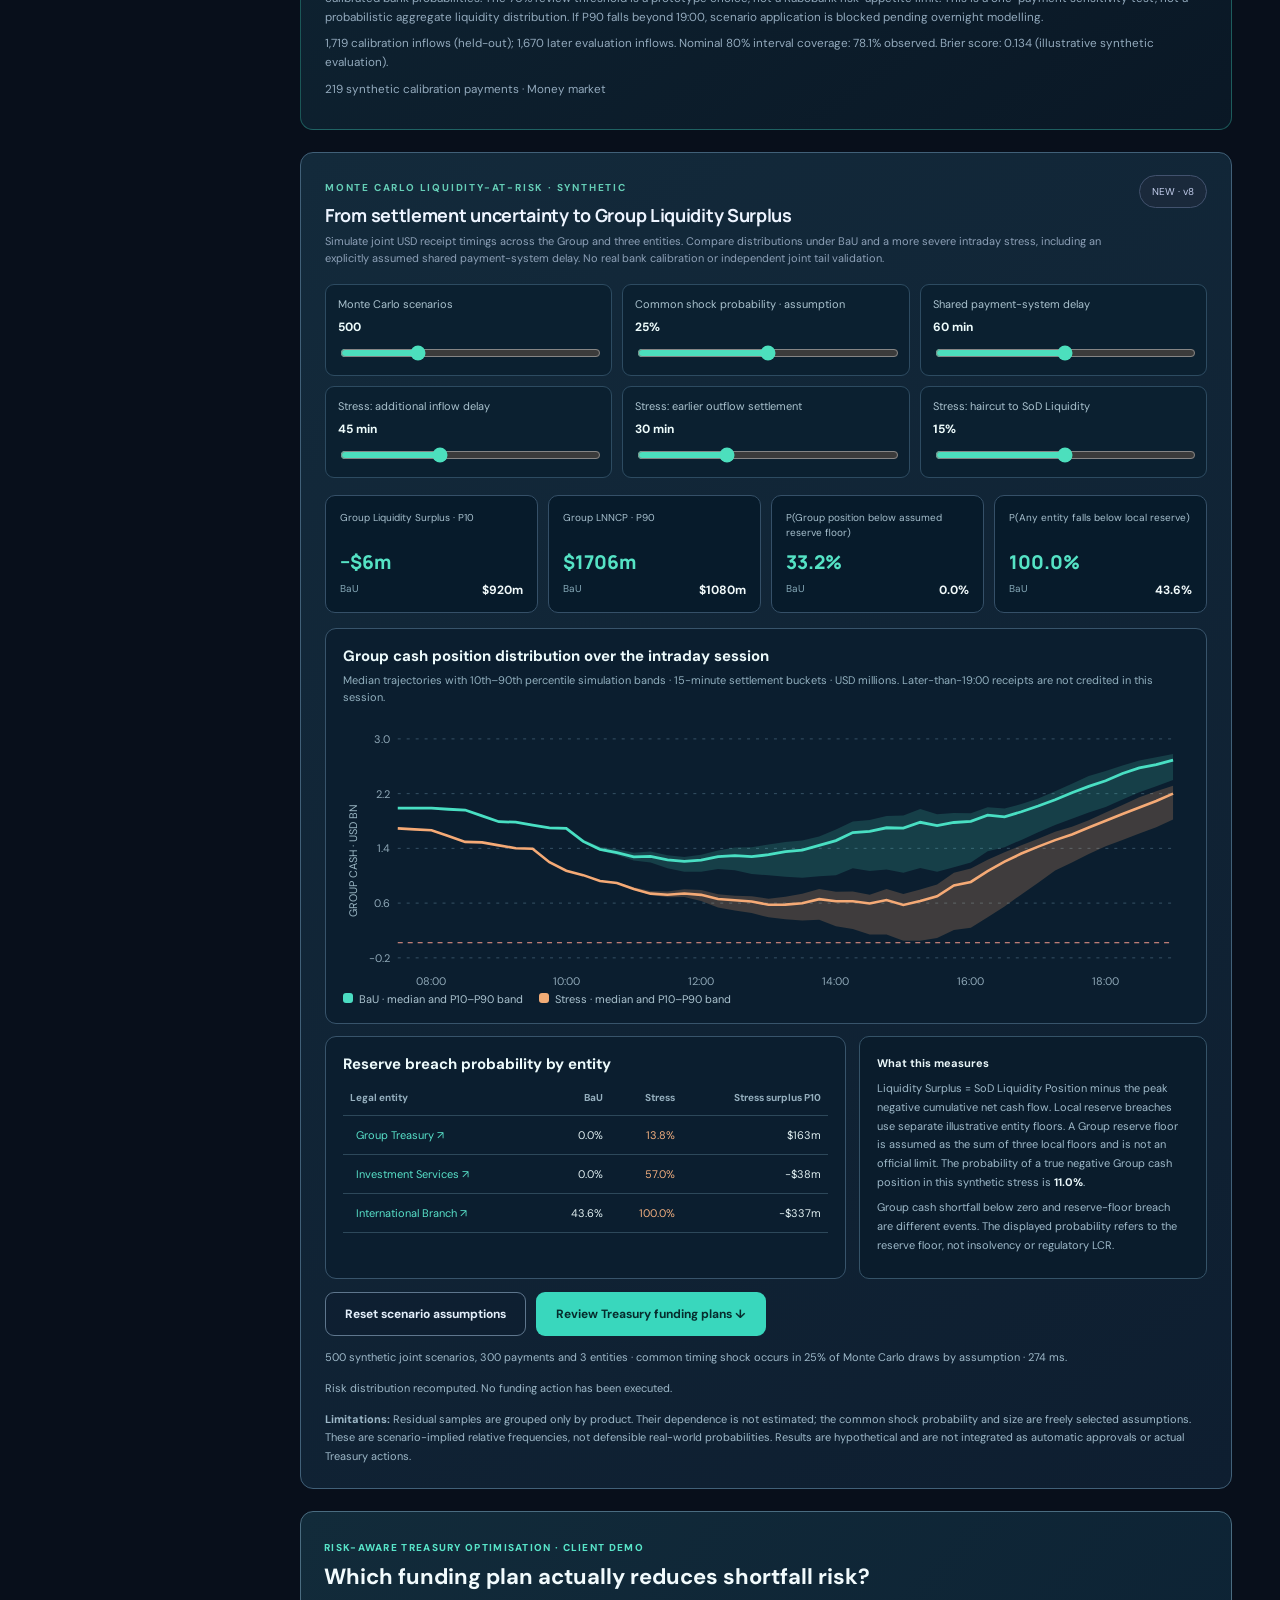
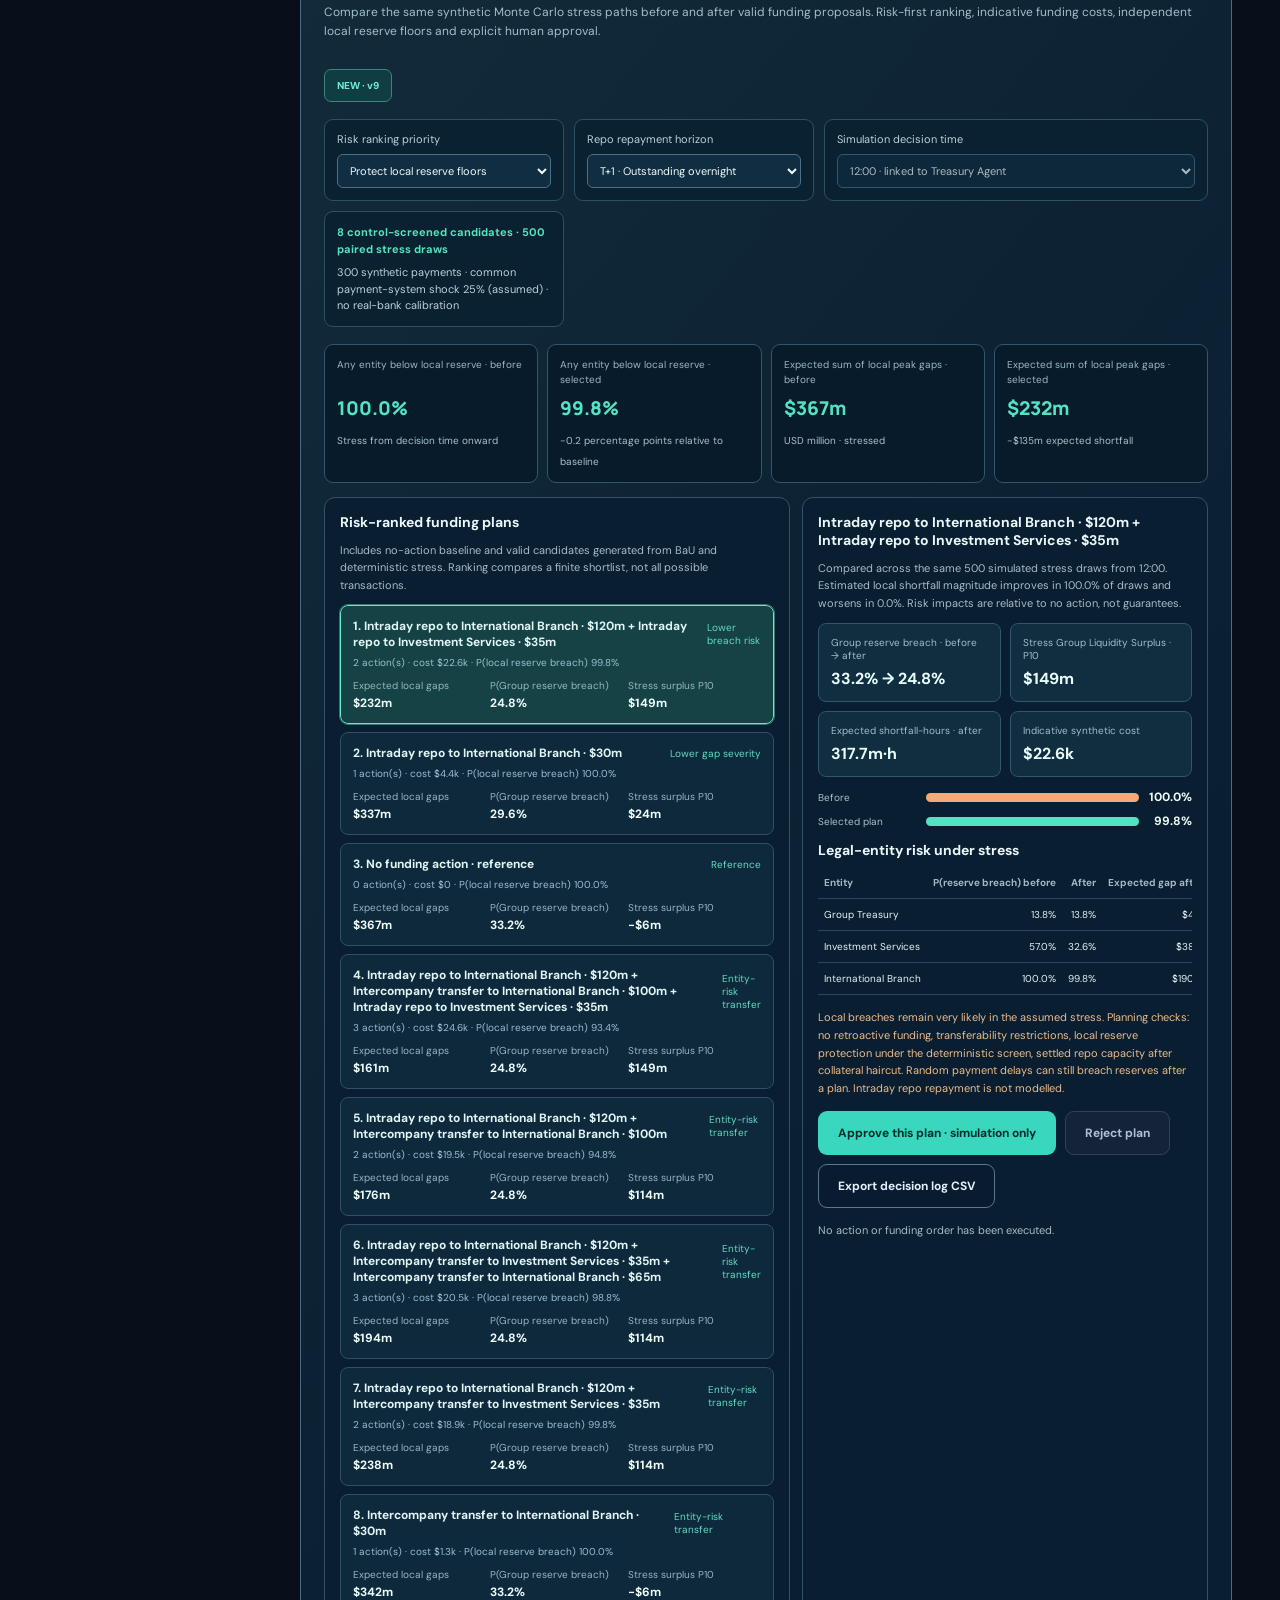
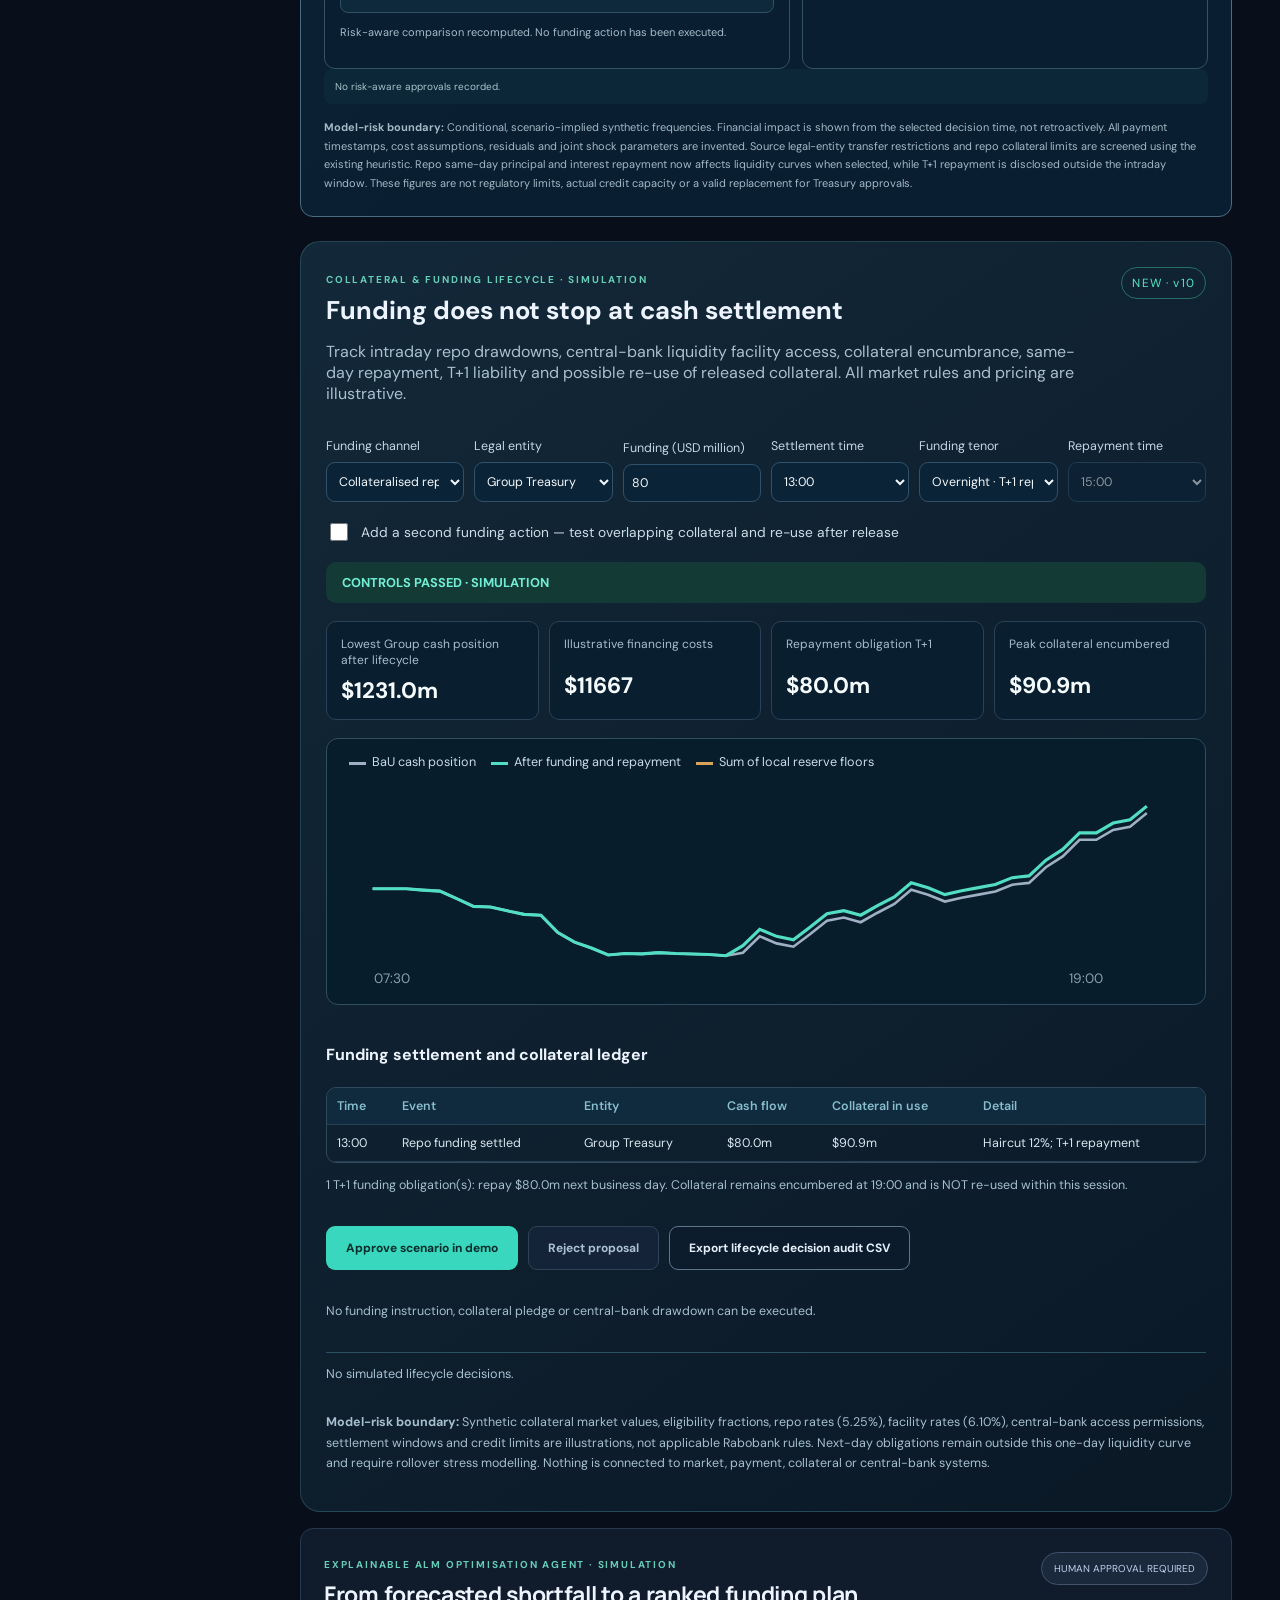
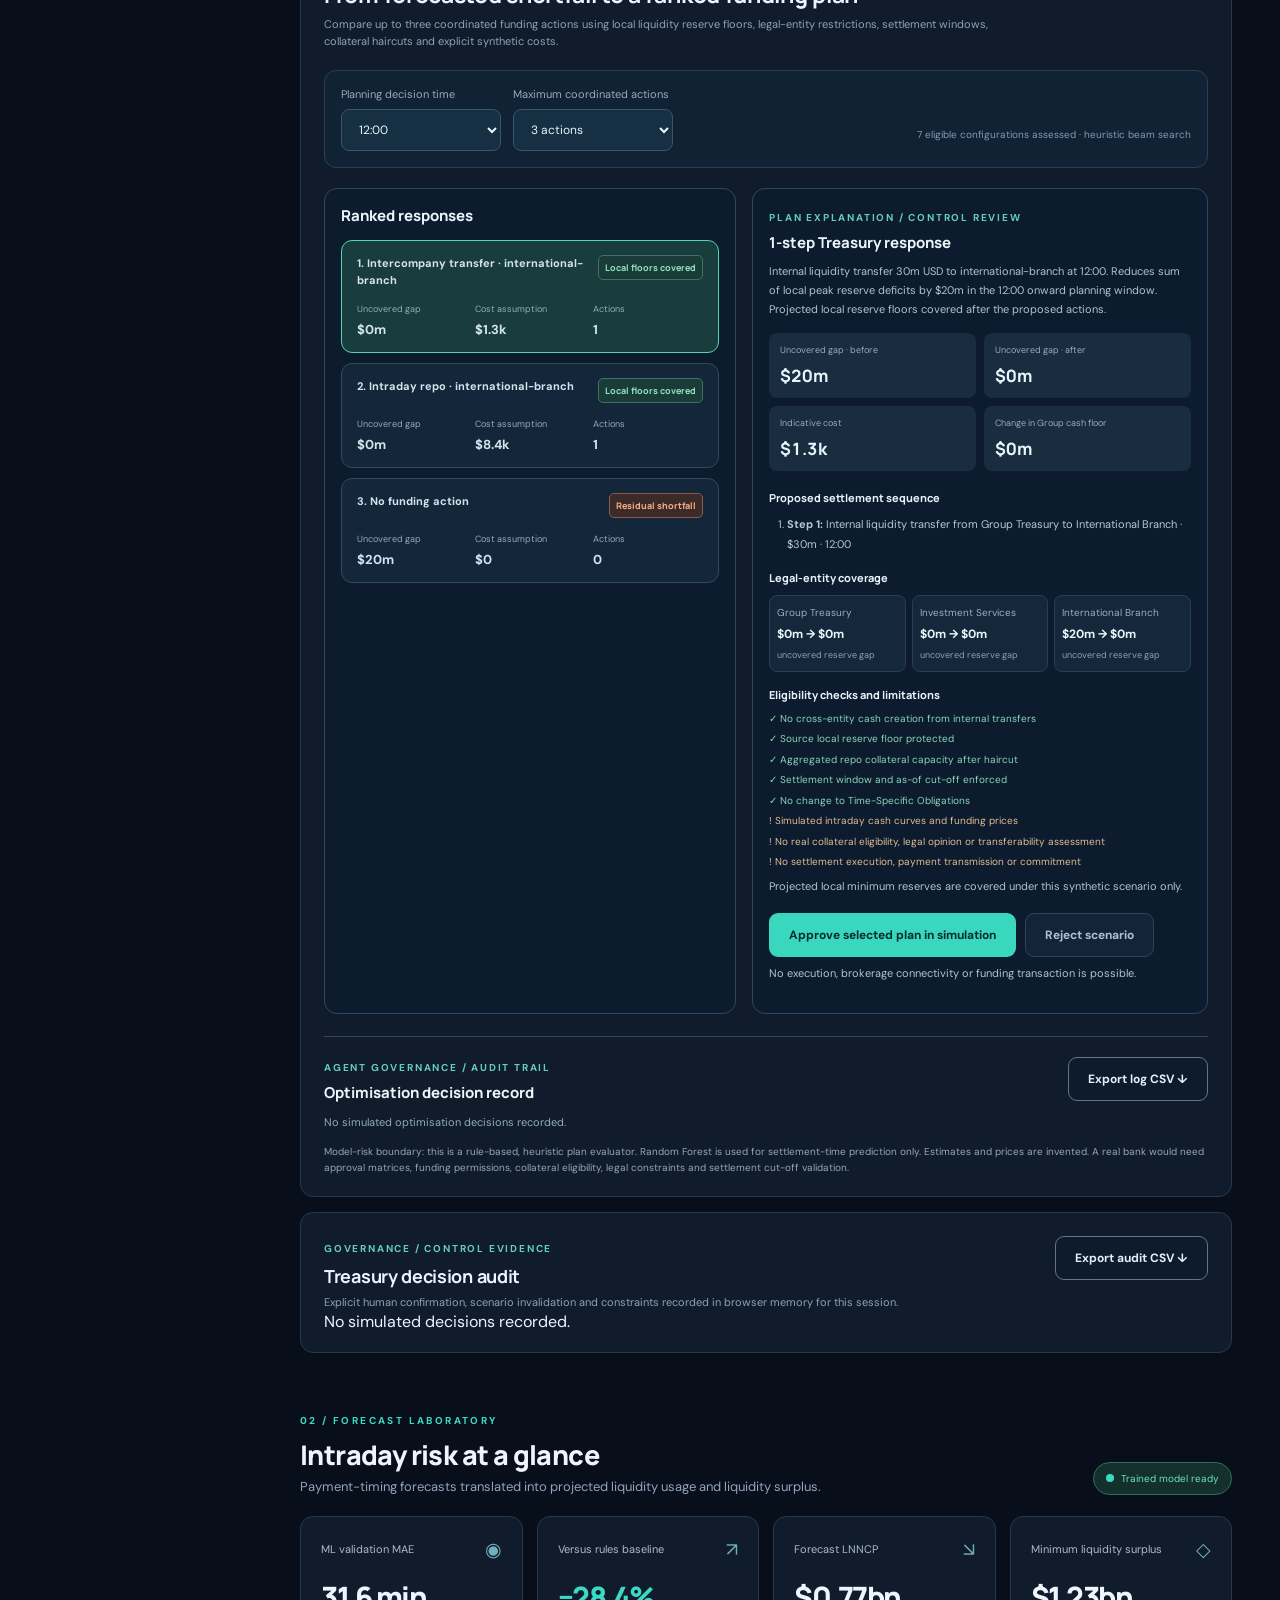
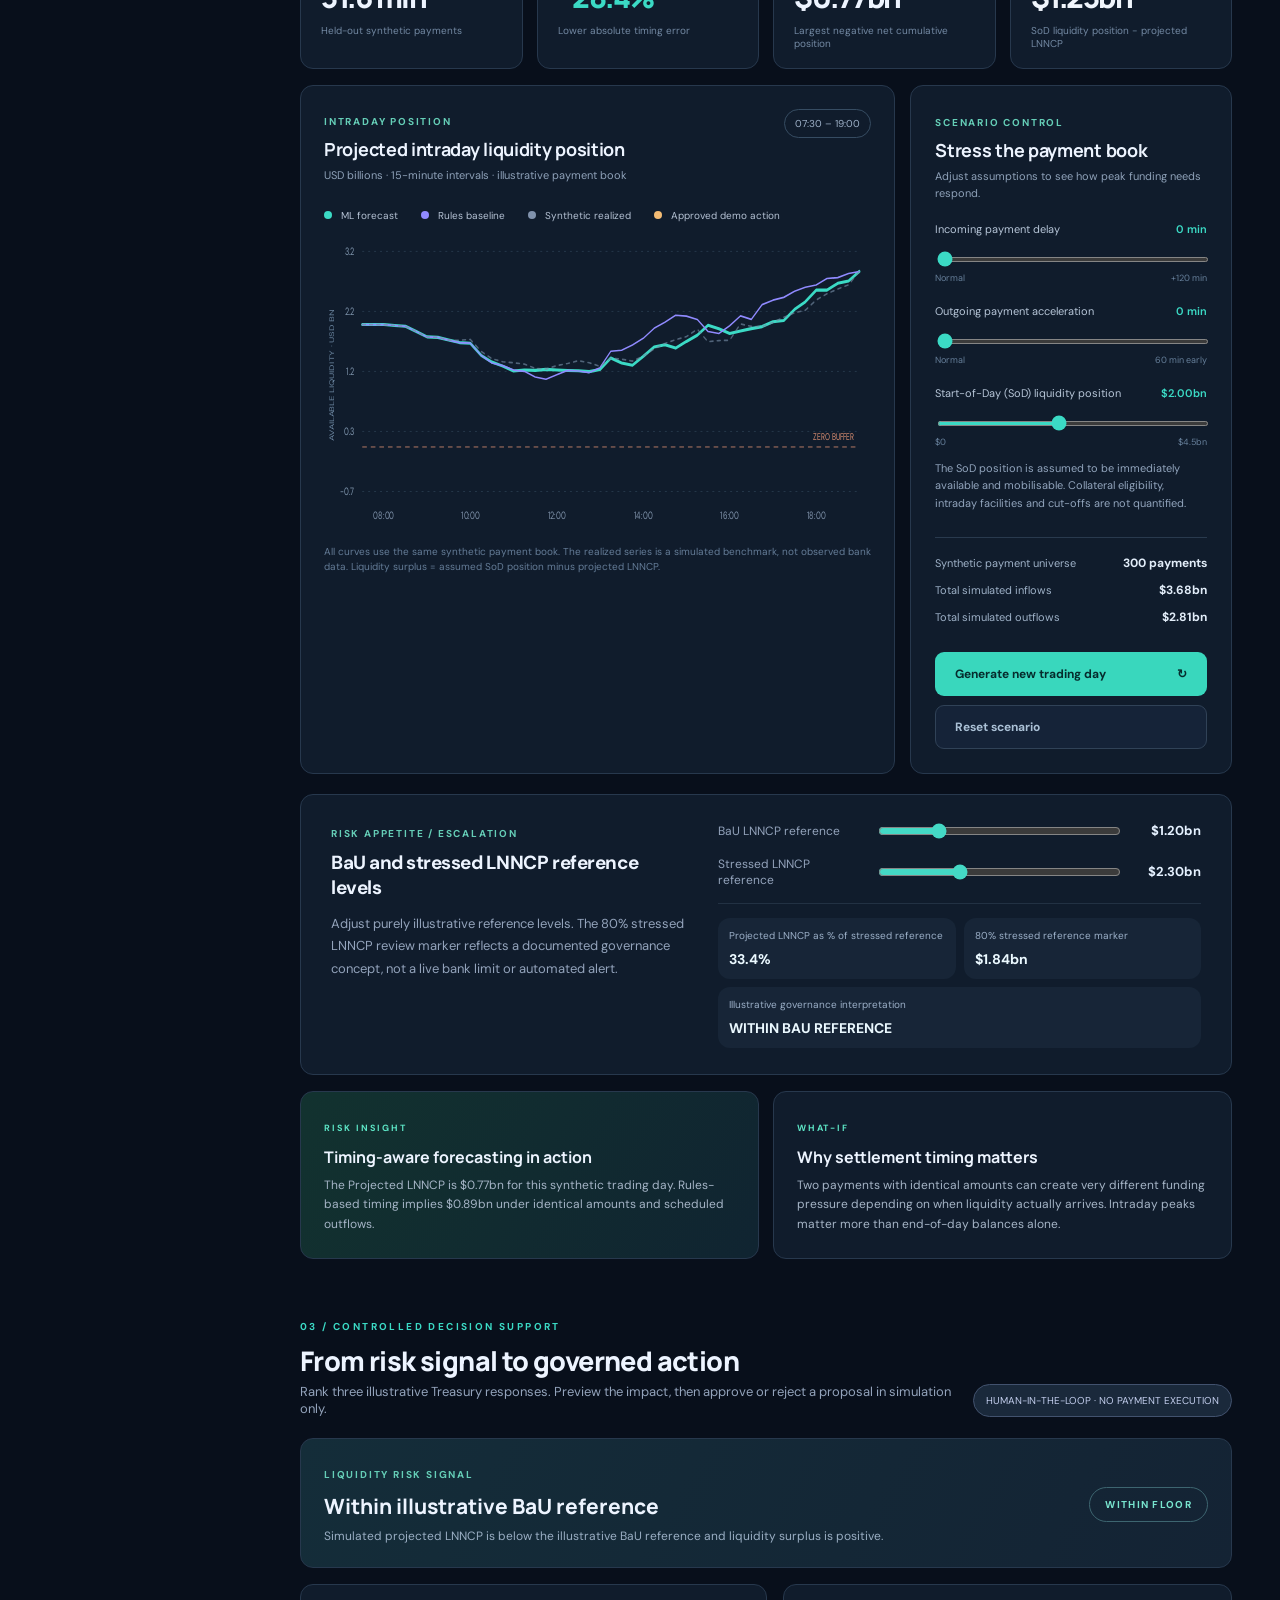
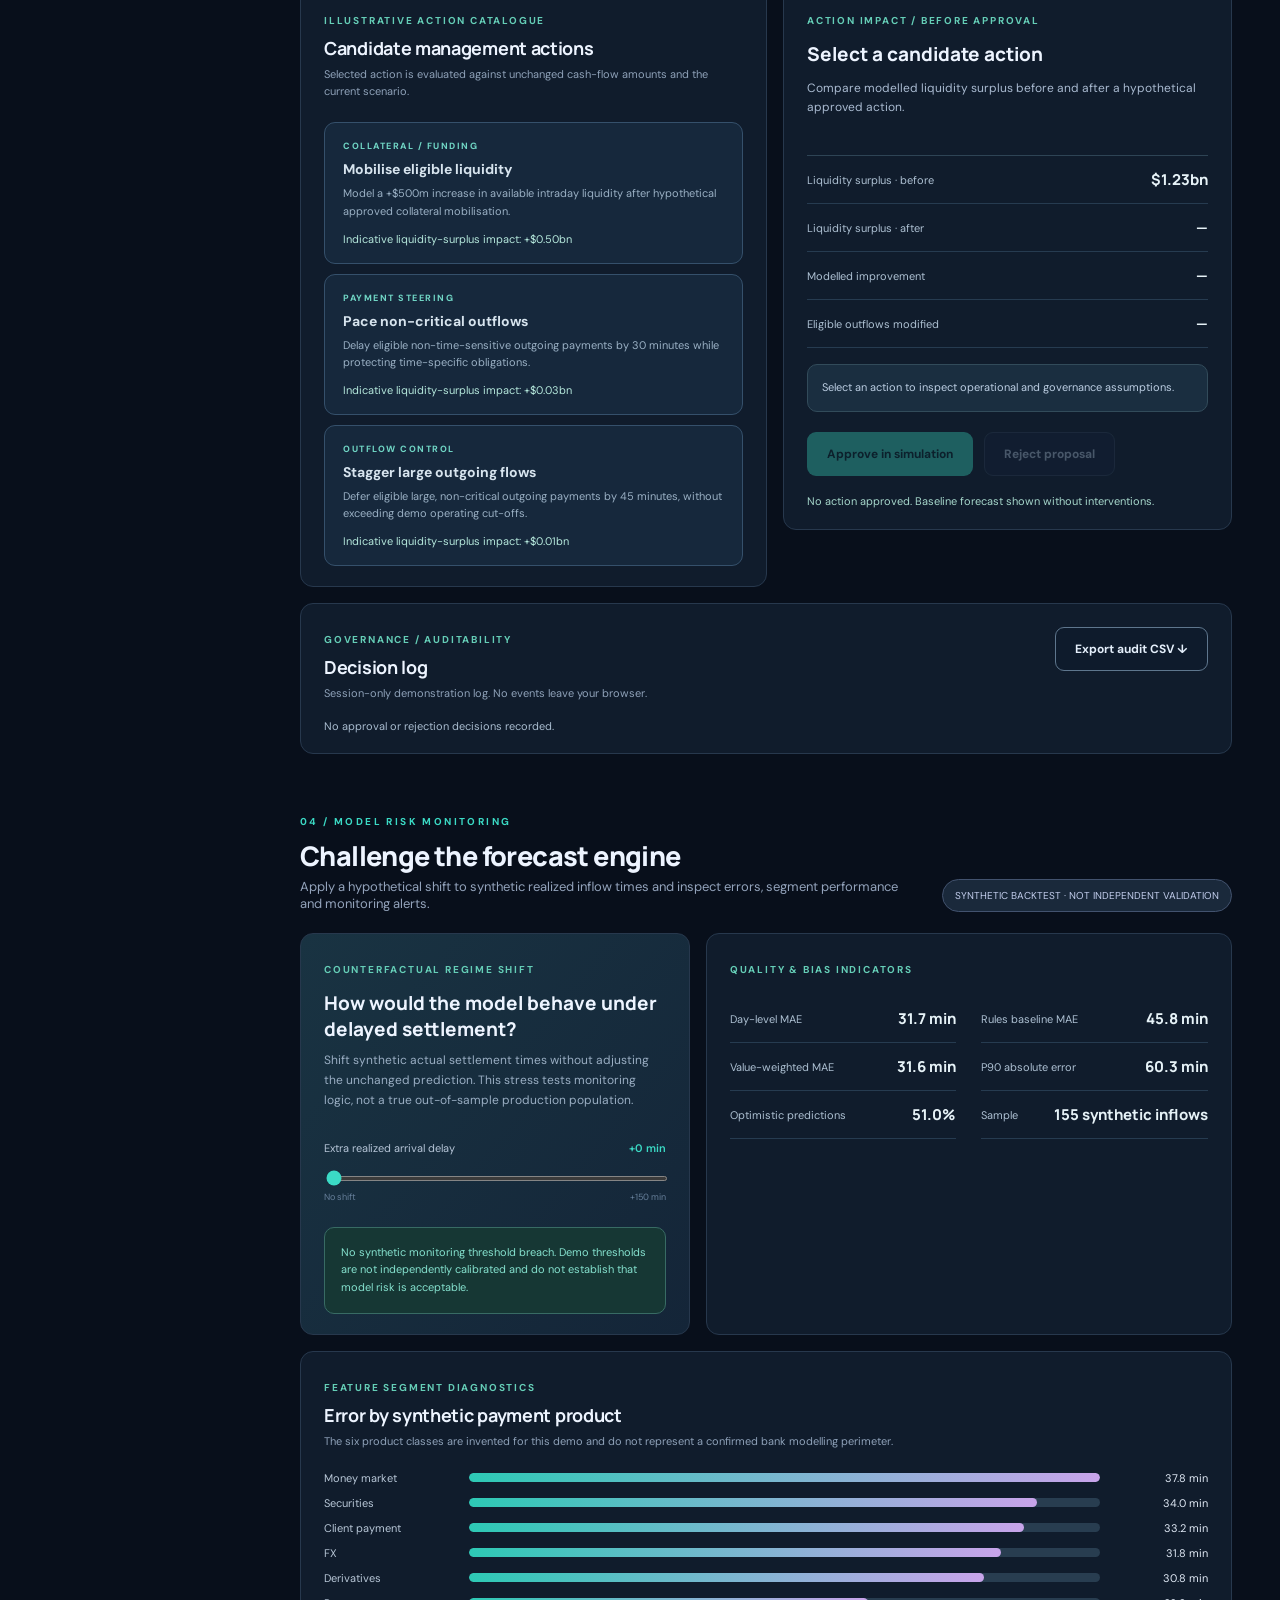
==== commit c1b4ae50: "FLOWSTATE v11: Executive Treasury client overview and guided narrative" ====
--- a/intraday-liquidity-lab/index.html
+++ b/intraday-liquidity-lab/index.html
@@ -10,17 +10,20 @@
 <link rel="stylesheet" href="distribution.css">
 <link rel="stylesheet" href="risk-plan.css">
 <link rel="stylesheet" href="funding-lifecycle.css">
+<link rel="stylesheet" href="executive.css">
 <link rel="icon" type="image/svg+xml" href="favicon.svg">
 </head><body>
 <div class="site-shell">
 <aside class="sidebar">
-  <a href="#overview" class="brand"><span class="brand-mark">◈</span><span>FLOWSTATE<small>LIQUIDITY INTELLIGENCE</small></span></a>
+  <a href="#executive" class="brand"><span class="brand-mark">◈</span><span>FLOWSTATE<small>LIQUIDITY INTELLIGENCE</small></span></a>
   <div class="side-label">WORKSPACE</div>
   <nav class="side-nav" aria-label="Page sections">
-    <a class="side-link active" href="#group-cockpit"><span>◩</span> Group cockpit</a>
+    <a class="side-link active" href="#executive"><span>✦</span> Executive dashboard</a>
+    <a class="side-link" href="#group-cockpit"><span>◩</span> Group cockpit</a>
     <a class="side-link" href="#risk-diagnostics"><span>⌁</span> Risk diagnostics</a>
     <a class="side-link" href="#settlement-confidence"><span>◷</span> Settlement confidence</a>
     <a class="side-link" href="#mc-distribution"><span>∿</span> Liquidity-at-risk</a>
+    <a class="side-link" href="#funding-lifecycle"><span>▣</span> Funding lifecycle</a>
     <a class="side-link" href="#risk-aware-plans"><span>◆</span> Risk-aware funding</a>
     <a class="side-link" href="#simulator"><span>◉</span> Forecast laboratory</a>
     <a class="side-link" href="#risk-decisions"><span>◇</span> Treasury actions</a>
@@ -30,13 +33,45 @@
     <a class="side-link" href="#methodology"><span>◫</span> Model methodology</a>
   </nav>
   <div class="side-card"><span class="side-card-icon">✦</span><div>Built for better decisions<strong>From payment timing to actionable liquidity foresight.</strong></div></div>
-  <div class="side-bottom">RESEARCH PROTOTYPE <span class="blip"></span><br><small>Version 9.0 · Oct 2026</small></div>
+  <div class="side-bottom">RESEARCH PROTOTYPE <span class="blip"></span><br><small>Version 11.0 · Oct 2026</small></div>
 </aside>
 <main class="main" id="overview">
 <header class="topbar"><div class="breadcrumbs">Treasury solutions <span>/</span> Intraday intelligence</div><div class="top-actions"><span class="privacy-indicator">100% SYNTHETIC DATA</span><span class="avatar">FL</span></div></header>
 <div class="content">
-<section class="hero"><div class="hero-copy"><div class="eyebrow"><span class="pulse"></span> NEXT-GEN LIQUIDITY INTELLIGENCE</div><h1>See liquidity<br><em>before it moves.</em></h1><p>An interactive machine-learning lab for settlement-time forecasting, legal-entity liquidity risk and explainable Treasury decision support.</p><div class="hero-actions"><a href="#group-cockpit" class="btn primary">Explore Group cockpit <span>↗</span></a><a href="#architecture" class="btn outline">View system architecture <span>→</span></a></div></div><div class="hero-art" aria-hidden="true"><div class="orb orb-a"></div><div class="orb orb-b"></div><div class="orb-ring r1"></div><div class="orb-ring r2"></div><div class="hero-vertical">FORECAST / DETECT / ACT</div></div></section>
+<section class="hero ex-hero"><div class="hero-copy"><div class="eyebrow"><span class="pulse"></span> TREASURY INTELLIGENCE · EXECUTIVE VIEW</div><h1>One group.<br><em>Clear liquidity decisions.</em></h1><p>Forecast payment settlement. Quantify intraday risk. Evaluate funding responses — with every decision subject to human approval.</p><div class="hero-actions"><button id="ex-launch" type="button" class="btn primary">Start 7-minute executive demo <span>↗</span></button><a href="#group-cockpit" class="btn outline">Explore the full platform <span>→</span></a></div></div><div class="hero-art" aria-hidden="true"><div class="orb orb-a"></div><div class="orb orb-b"></div><div class="orb-ring r1"></div><div class="orb-ring r2"></div><div class="hero-vertical">FORECAST / DETECT / ACT</div></div></section>
 <div class="disclosure"><strong>Illustrative proof of concept</strong><span>This entire application uses fabricated transactions, counterparties, model inputs and outcomes. Not affiliated with or endorsed by any bank. Results are not validated for production decisions.</span></div>
+
+<section class="section ex-section" id="executive" aria-labelledby="ex-title">
+ <div class="ex-heading"><div><div class="overline">EXECUTIVE TREASURY OVERVIEW · FLOWSTATE v11</div><h2 id="ex-title">The intraday position, in one view.</h2><p>Groupwide liquidity intelligence across three fictional entities. Every number is derived from synthetic payment data or illustrative scenario assumptions.</p></div><div class="ex-controls"><span class="ex-live"><i></i> SYNTHETIC SIMULATION</span><button id="ex-guide" class="btn outline" type="button">▶ Guided demo</button></div></div>
+ <div class="ex-kpis" aria-label="Executive liquidity metrics">
+  <article class="ex-kpi ex-kpi-accent"><div class="ex-kpi-label">Group Liquidity Surplus <span>USD</span></div><strong id="ex-surplus">—</strong><small>Assumed SoD liquidity − Group LNNCP</small></article>
+  <article class="ex-kpi"><div class="ex-kpi-label">Projected Group LNNCP <span>USD</span></div><strong id="ex-lnncp">—</strong><small>Peak negative cumulative net position</small></article>
+  <article class="ex-kpi"><div class="ex-kpi-label">Stress reserve breach <span>Group</span></div><strong id="ex-risk">—</strong><small id="ex-risk-label">Awaiting synthetic Monte Carlo</small></article>
+  <article class="ex-kpi"><div class="ex-kpi-label">Entities below reserve floor <span>of 3</span></div><strong id="ex-entities-count">—</strong><small>Projected local position versus local minimum</small></article>
+ </div>
+ <div class="ex-grid">
+  <div class="ex-chart-card panel"><div class="ex-panel-head"><div><span class="panel-kicker">TREASURY PULSE / EXPECTED VS REALISED</span><h3>Group intraday liquidity</h3><p>Synthetic forecast vs synthetic realised cash position · USD million</p></div><a href="#group-cockpit" class="ex-text-link">Group drill-down ↗</a></div>
+    <div class="ex-legend"><span><i class="ex-dot forecast"></i> Random Forest forecast</span><span><i class="ex-dot realised"></i> Synthetic realised</span><span><i class="ex-dot reserve"></i> Sum of assumed entity reserve floors</span></div>
+    <div id="ex-chart" class="ex-chart" role="img" aria-label="Synthetic group projected and realised intraday cash positions">Loading Group position…</div>
+    <div class="ex-chart-metrics"><div><small>SoD liquidity</small><b id="ex-sod">—</b></div><div><small>Peak actual / forecast gap</small><b id="ex-gap">—</b></div><div><small>Risk interpretation</small><b id="ex-level">—</b></div></div>
+  </div>
+  <div class="ex-decisions panel"><div class="ex-panel-head"><div><span class="panel-kicker">DECISION INTELLIGENCE</span><h3>What requires attention?</h3><p>Explainable signals, linked to the underlying model.</p></div></div>
+    <div id="ex-alerts" class="ex-alerts" aria-live="polite"><p>Waiting for payment scenario…</p></div>
+    <div class="ex-decision-footer"><span>Human-in-the-loop<br><b>No real funding execution</b></span><a href="#risk-aware-plans" class="ex-cta-link">Compare funding plans →</a></div>
+  </div>
+ </div>
+ <div class="ex-lower">
+  <div class="ex-entity-panel panel"><div class="ex-panel-head"><div><span class="panel-kicker">ENTITY-LEVEL CONTROL</span><h3>Where is liquidity concentrated?</h3><p>Local minimum reserves and intercompany restrictions matter.</p></div><a class="ex-text-link" href="#group-cockpit">View entities ↗</a></div><div id="ex-entity-list" class="ex-entity-list"></div></div>
+  <div class="ex-story-panel panel"><div class="ex-story-kicker">VALUE PROPOSITION · 5—10 MINUTES</div><h3>From forecast to funding decision</h3><div class="ex-value-steps"><span><b>01</b> Predict settlement timing</span><span><b>02</b> Quantify liquidity shortfall risk</span><span><b>03</b> Compare eligible funding plans</span><span><b>04</b> Review, approve and audit</span></div><div class="ex-story-bottom"><p>Python-trained Random Forest · Browser simulation · Monte Carlo · Collateral lifecycle</p><button id="ex-story-launch" class="btn primary" type="button">Present the 7-minute demo <span>↗</span></button></div></div>
+ </div>
+ <div class="ex-source-note"><b>Model risk boundary.</b> Forecast accuracies and stress frequencies arise exclusively from fabricated examples. Neither the joint settlement distribution nor funding prices have been validated on actual bank data. This is independent research software, not a bank production tool.</div>
+</section>
+<div class="ex-guide" id="ex-walkthrough" hidden role="dialog" aria-modal="false" aria-label="FLOWSTATE executive presentation guide">
+  <div class="ex-guide-top"><div><span class="ex-guide-overline">CLIENT DEMONSTRATION · 7 MIN</span><strong id="ex-step-counter">01 / 05</strong></div><button id="ex-exit" type="button" aria-label="Close demo guide">×</button></div>
+  <div class="ex-guide-progress" id="ex-progress" aria-hidden="true"></div>
+  <div class="ex-guide-body"><h3 id="ex-guide-title">The intraday position</h3><p id="ex-guide-copy">Start with the consolidated USD liquidity position.</p><div id="ex-guide-evidence" class="ex-guide-evidence"></div></div>
+  <div class="ex-guide-actions"><button type="button" id="ex-prev" class="ex-btn-minor">← Previous</button><button type="button" id="ex-reset" class="ex-btn-minor">Reset to BaU</button><button type="button" id="ex-next" class="ex-btn-main">Next step →</button></div>
+</div>
 <section class="section group-section" id="group-cockpit" aria-labelledby="group-title">
   <div class="section-heading"><div><div class="overline">01 / GROUP TREASURY COCKPIT</div><h2 id="group-title">One platform. Multiple entities.</h2><p>A consolidated USD view with legal-entity liquidity, actual versus forecast divergence, and an explainable, human-controlled ALM optimisation agent.</p></div><span class="section-chip">SYNTHETIC INTRADAY SIMULATION · NO LIVE FEEDS</span></div>
   <div class="cockpit-kpis" aria-label="Group liquidity metrics">
@@ -249,4 +284,6 @@
 <script defer src="risk-plan-engine.js"></script>
 <script defer src="risk-plan-ui.js"></script>
 <script defer src="app.js"></script>
+<script defer src="executive-engine.js"></script>
+<script defer src="executive-ui.js"></script>
 </body></html>
--- a/intraday-liquidity-lab/funding-lifecycle.css
+++ b/intraday-liquidity-lab/funding-lifecycle.css
@@ -0,0 +1,15 @@
+.fl-section{padding:25px;display:grid;gap:18px;background:linear-gradient(145deg,rgba(19,41,58,.97),rgba(11,25,39,.98));border:1px solid rgba(89,160,174,.28);border-radius:20px}
+.fl-heading{display:flex;justify-content:space-between;gap:20px;align-items:start}.fl-heading h3{font-size:clamp(1.3rem,2vw,2rem);line-height:1.15;margin:8px 0}.fl-heading p{color:#a9c0d0;max-width:800px}.fl-chip{font-size:.74rem;letter-spacing:.1em;color:#54e6c3;border:1px solid #276e64;padding:7px 10px;border-radius:999px;white-space:nowrap}
+.fl-form{display:grid;grid-template-columns:repeat(6,minmax(0,1fr));gap:10px;align-items:end}.fl-form label,.fl-secondary label{min-width:0;display:grid;gap:8px;color:#c4d7e4;font-size:.78rem}.fl-form input,.fl-form select{width:100%;padding:10px 8px;border:1px solid #31516a;background:#0b2337;border-radius:9px;color:#f1f7fa;font:inherit;min-width:0}.fl-form input[type=number]{appearance:textfield}.fl-form select:disabled{opacity:.55}.fl-toggle{display:flex;align-items:center;gap:10px;color:#cedde6;font-size:.86rem}.fl-toggle input{accent-color:#43d8b9;width:18px;height:18px}.fl-additional{border-top:1px solid #38516a;padding-top:16px}.fl-status{padding:12px 16px;font-size:.8rem;font-weight:700;border-radius:10px}.fl-status.pass{background:#133a34;color:#71efd6}.fl-status.blocked{background:#402b2c;color:#fac8ba}
+.fl-kpis{display:grid;grid-template-columns:repeat(4,minmax(0,1fr));gap:10px}.fl-kpis>div{background:#091e2f;border:1px solid #294257;border-radius:10px;padding:14px}.fl-kpis span{display:block;color:#a8bece;font-size:.75rem;min-height:2.25em}.fl-kpis strong{display:block;color:#f5fbfd;font-size:1.4rem;margin-top:8px;font-variant-numeric:tabular-nums}
+.fl-chart-wrap{background:#071d2c;border:1px solid #314d60;border-radius:12px;padding:14px 10px}.fl-chart-wrap>div:first-child{display:flex;gap:15px;flex-wrap:wrap;color:#c9dbe8;font-size:.79rem;padding:0 12px}.fl-chart-wrap i{display:inline-block;width:17px;height:3px;vertical-align:middle;margin-right:6px}.fl-chart-wrap svg{display:block;width:100%;max-height:260px}
+.fl-table-wrap{width:100%;overflow:auto;border:1px solid #30495c;border-radius:10px}.fl-table{width:100%;min-width:720px;border-collapse:collapse;font-size:.78rem;color:#d8e5ed}.fl-table th{text-align:left;color:#88bdcd;background:#102b3d;font-weight:600}.fl-table th,.fl-table td{padding:10px;border-bottom:1px solid #294154}.fl-table td:nth-child(4),.fl-table td:nth-child(5){font-variant-numeric:tabular-nums}.fl-note{font-size:.78rem;line-height:1.65;color:#a5bfce}.fl-action-row{display:flex;gap:10px;flex-wrap:wrap;align-items:center}.fl-action-row button{max-width:100%}.fl-audit{border-top:1px solid #2a5260;padding-top:12px;display:grid;gap:6px;font-size:.79rem;color:#a9c3d4}.fl-audit p{margin:0}
+@media(max-width:1100px){.fl-form{grid-template-columns:repeat(3,minmax(0,1fr))}.fl-kpis{grid-template-columns:repeat(2,minmax(0,1fr))}}
+@media(max-width:590px){.fl-section{padding:16px;gap:14px}.fl-heading{display:block}.fl-chip{display:inline-block;margin-top:10px}.fl-form{grid-template-columns:repeat(2,minmax(0,1fr))}.fl-form label{font-size:.7rem}.fl-kpis>div{padding:9px}.fl-kpis strong{font-size:1.08rem}.fl-chart-wrap svg{height:auto}.fl-action-row{display:grid;grid-template-columns:1fr}.fl-action-row button{width:100%}}
+/* Prevent the scrollable settlement ledger's intrinsic width from enlarging the parent cockpit. */
+.fl-section{min-width:0;width:100%;max-width:100%;overflow:hidden;box-sizing:border-box}
+.fl-heading,.fl-form,.fl-additional,.fl-chart-wrap,.fl-table-wrap,.fl-kpis,.fl-toggle,.fl-audit{min-width:0;max-width:100%;box-sizing:border-box}
+.fl-table-wrap{overflow-x:auto;overscroll-behavior-inline:contain}
+/* Force implicit grid track to shrink to the mobile viewport rather than the ledger's min-content width. */
+.fl-section{grid-template-columns:minmax(0,1fr)}
+.fl-section > *{min-width:0;max-width:100%}
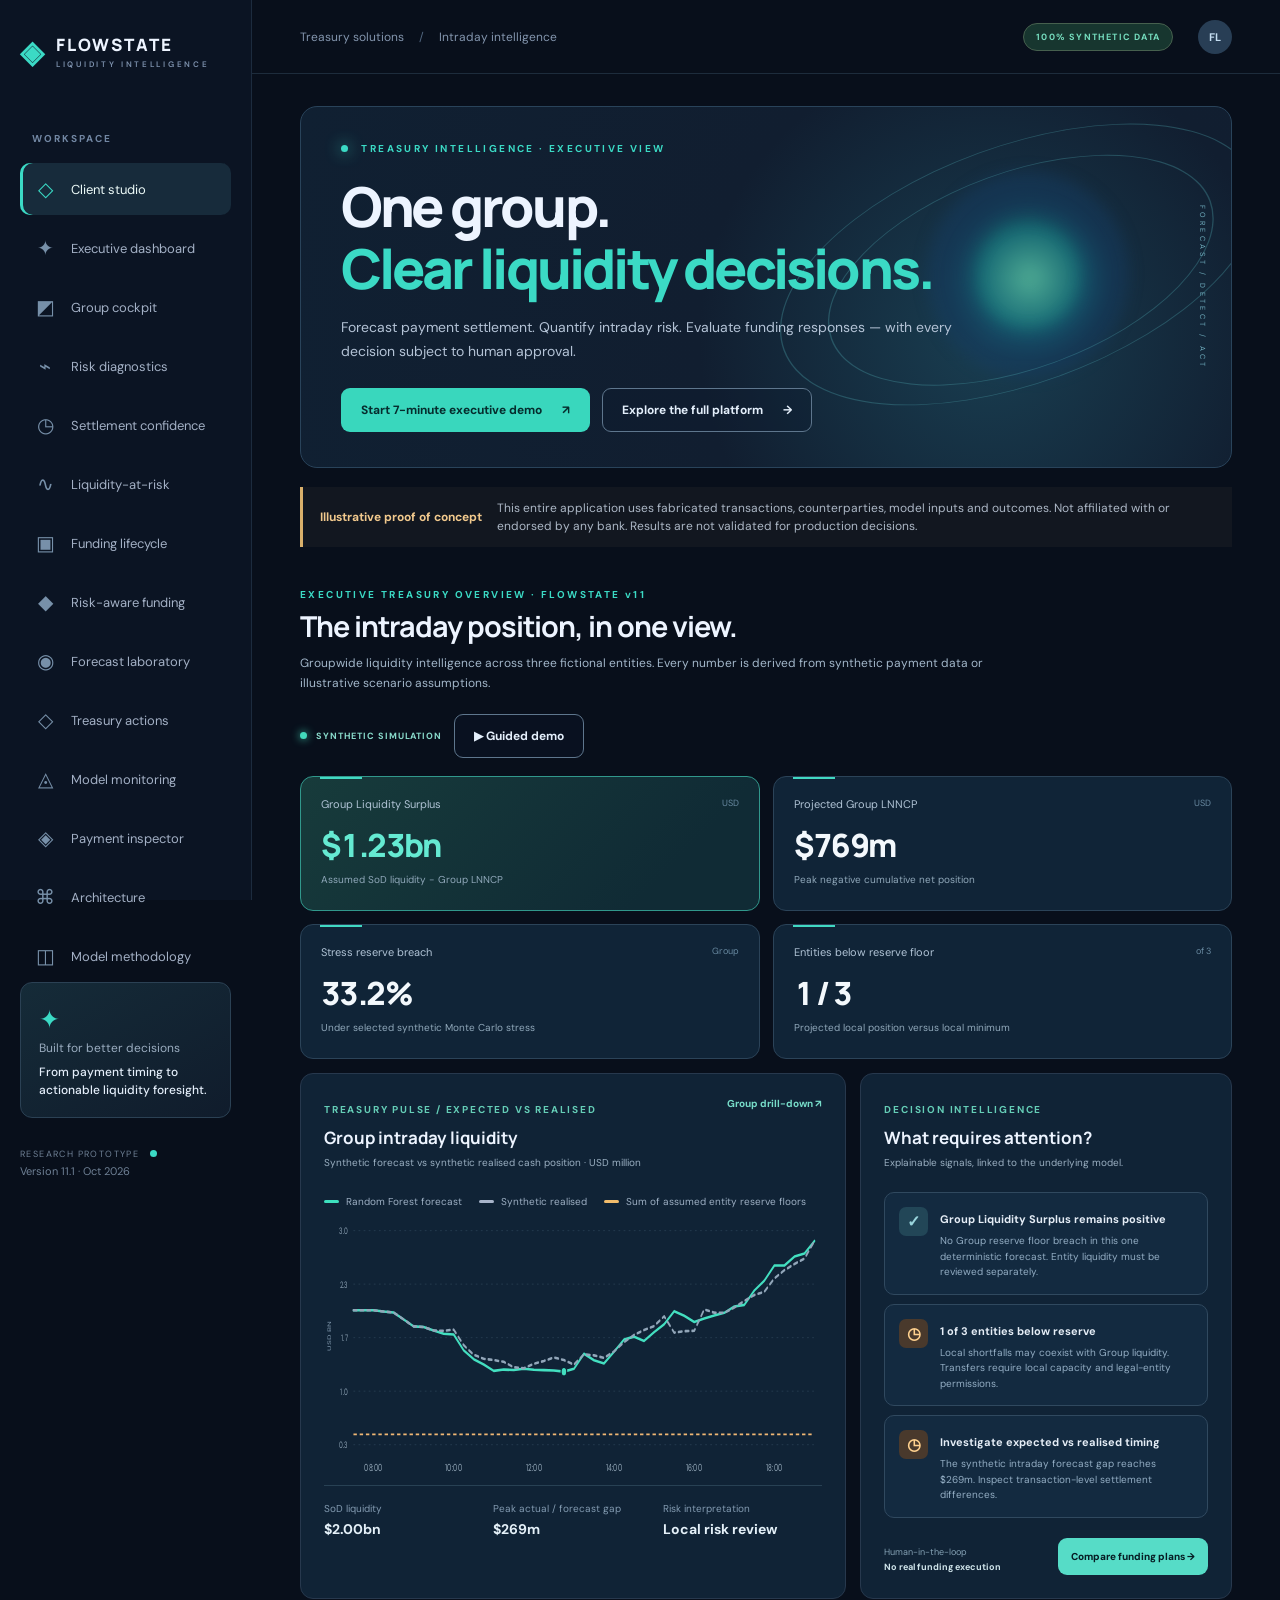
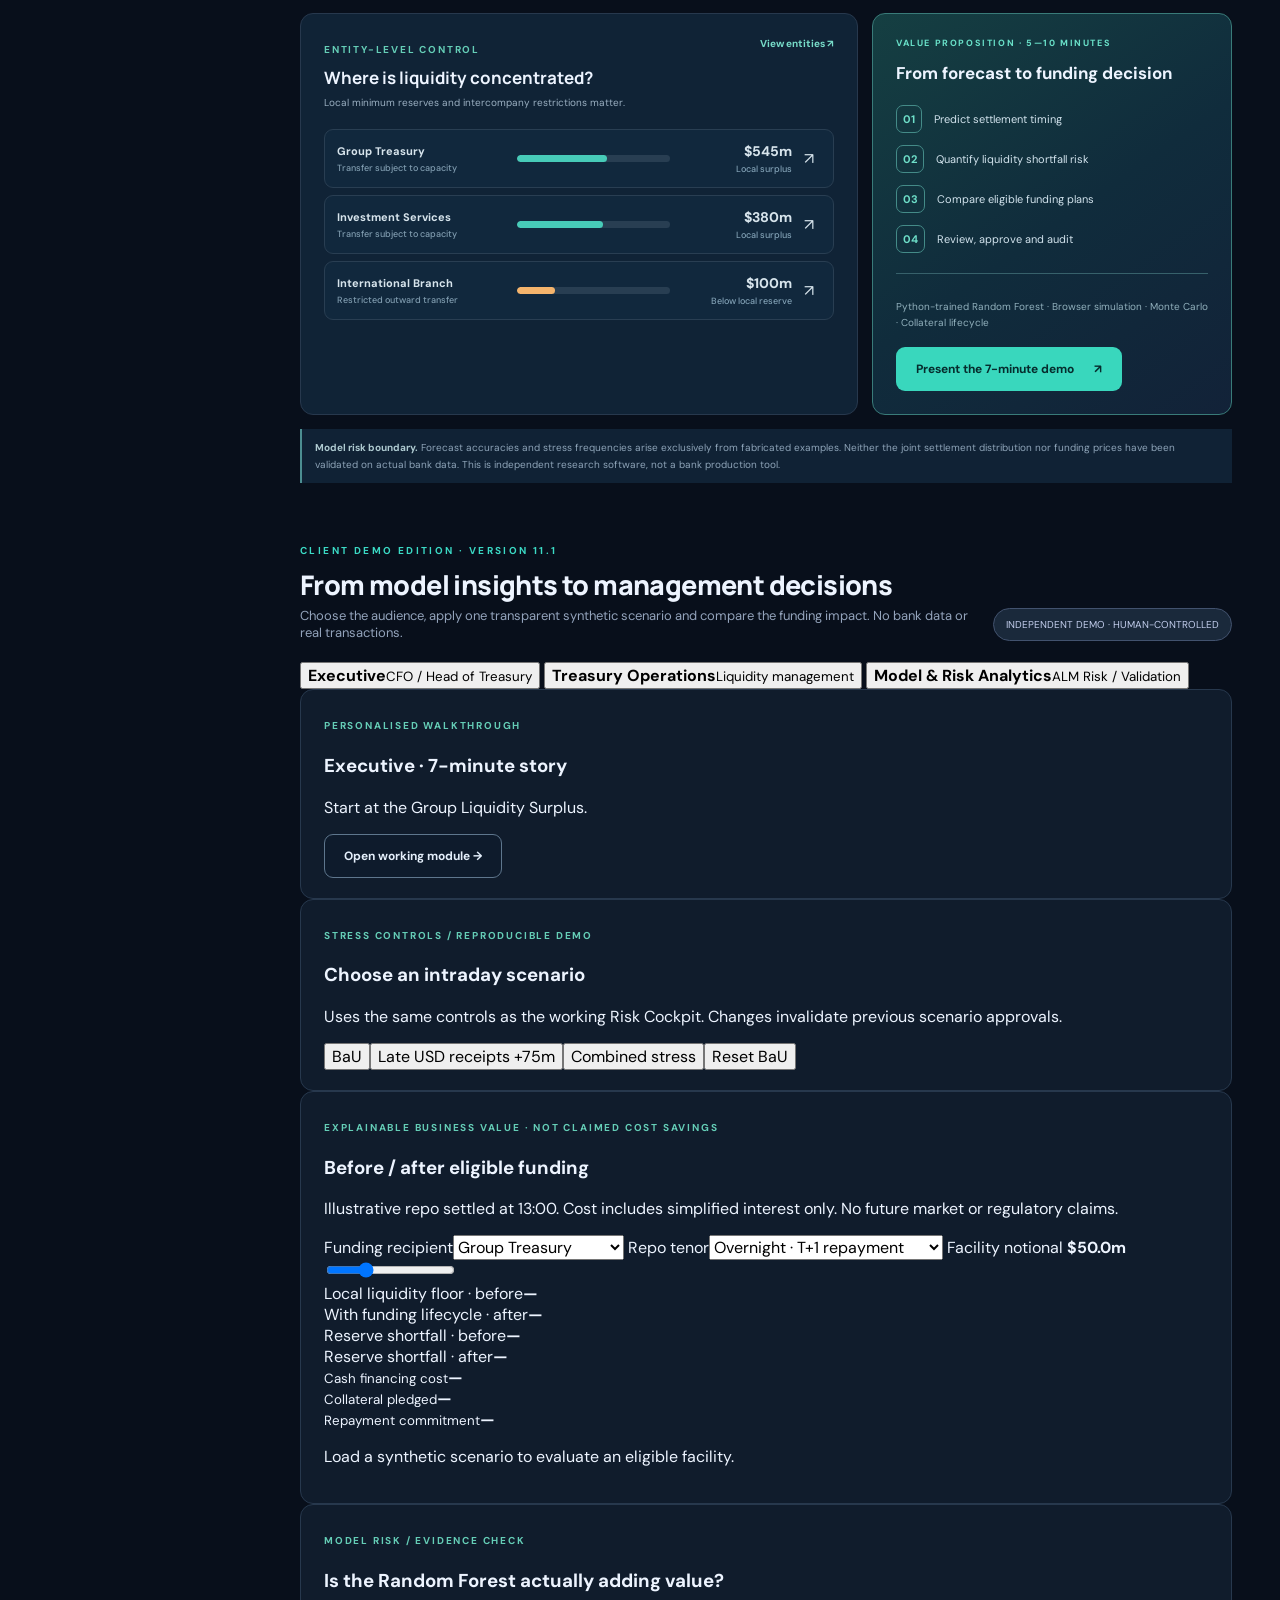
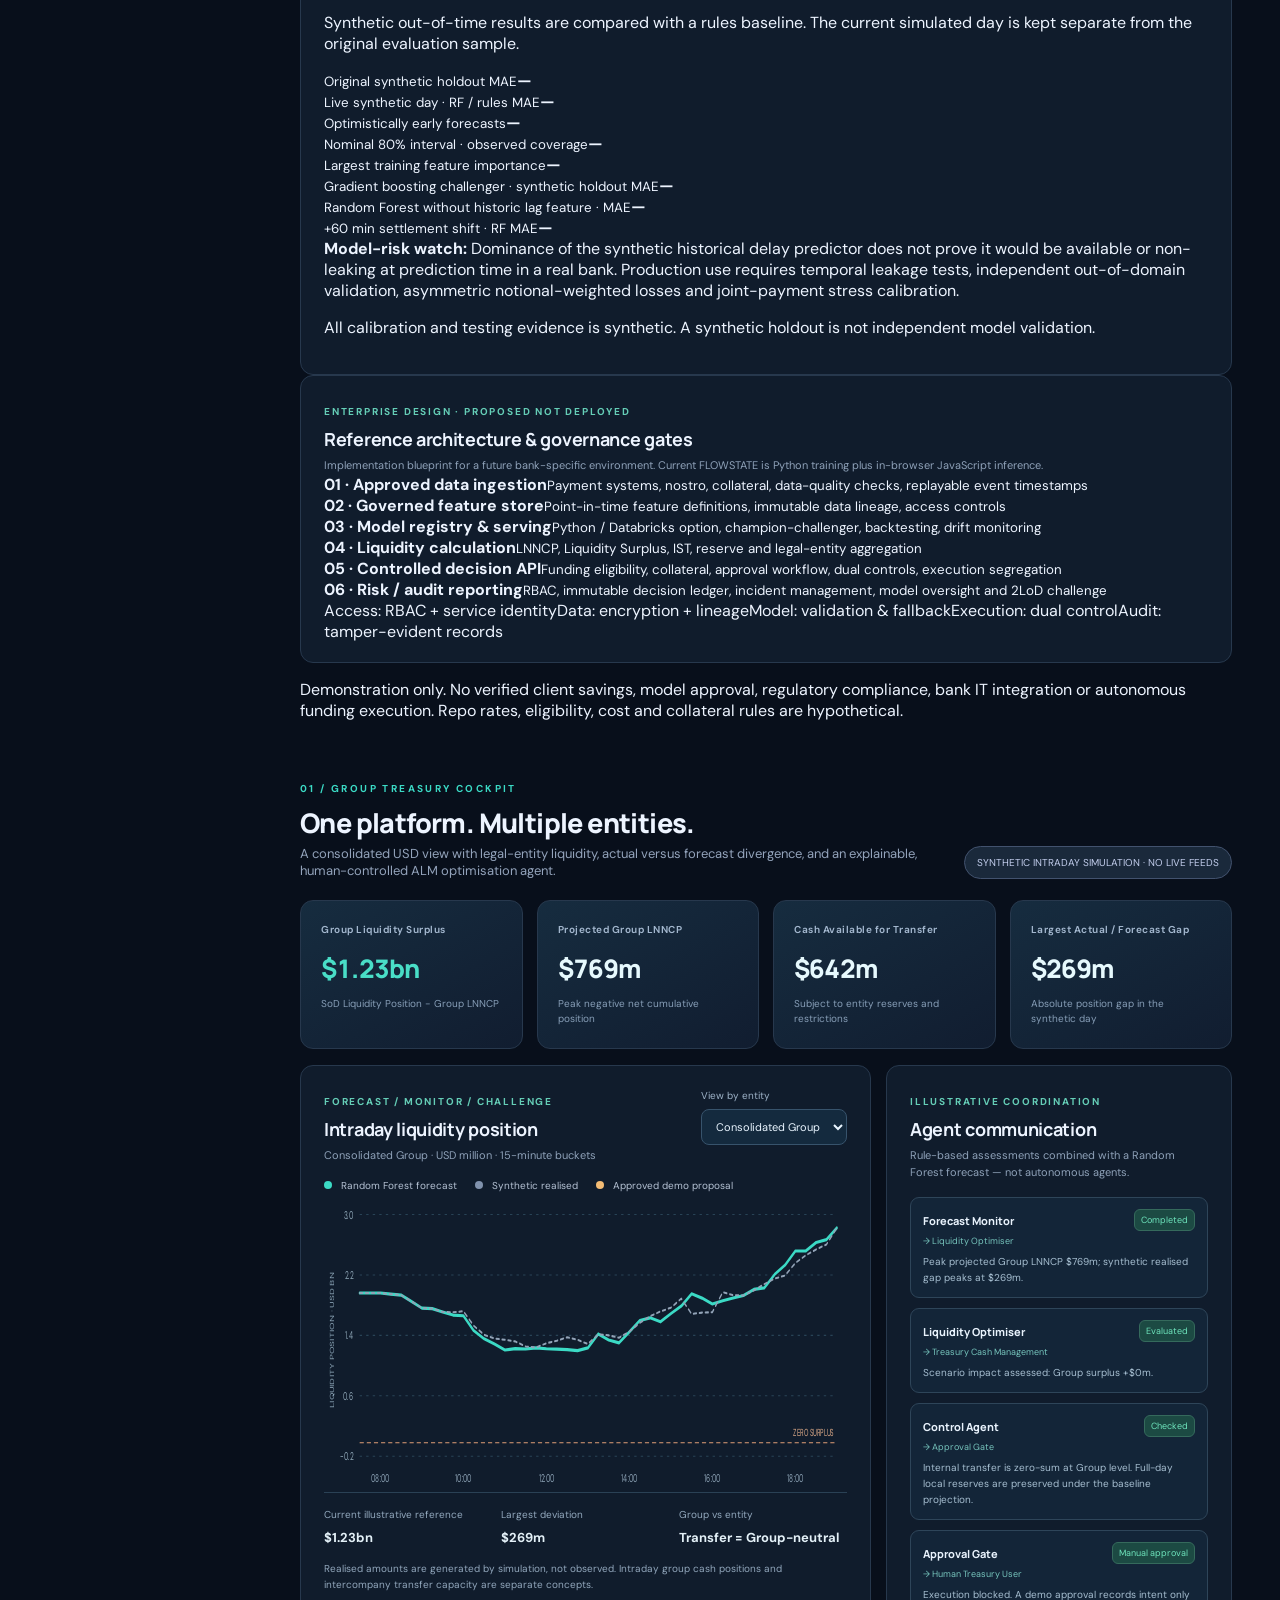
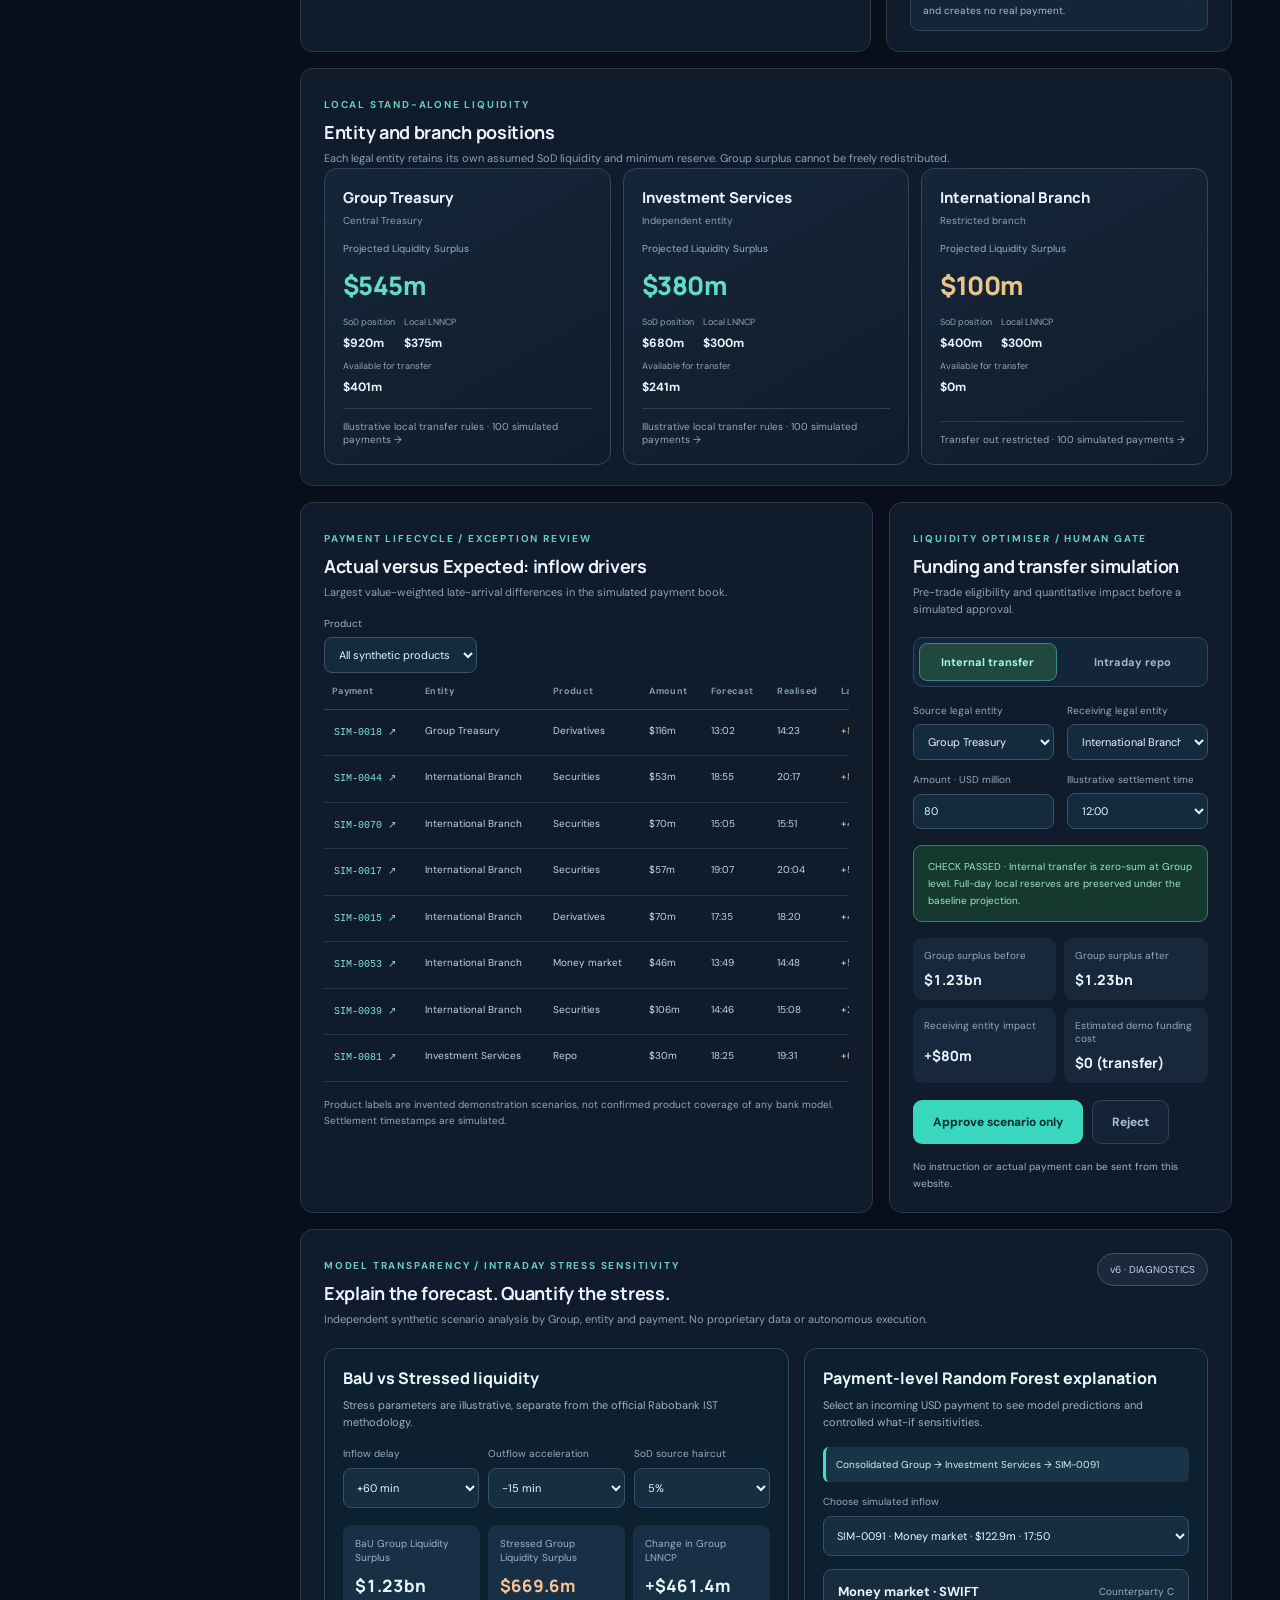
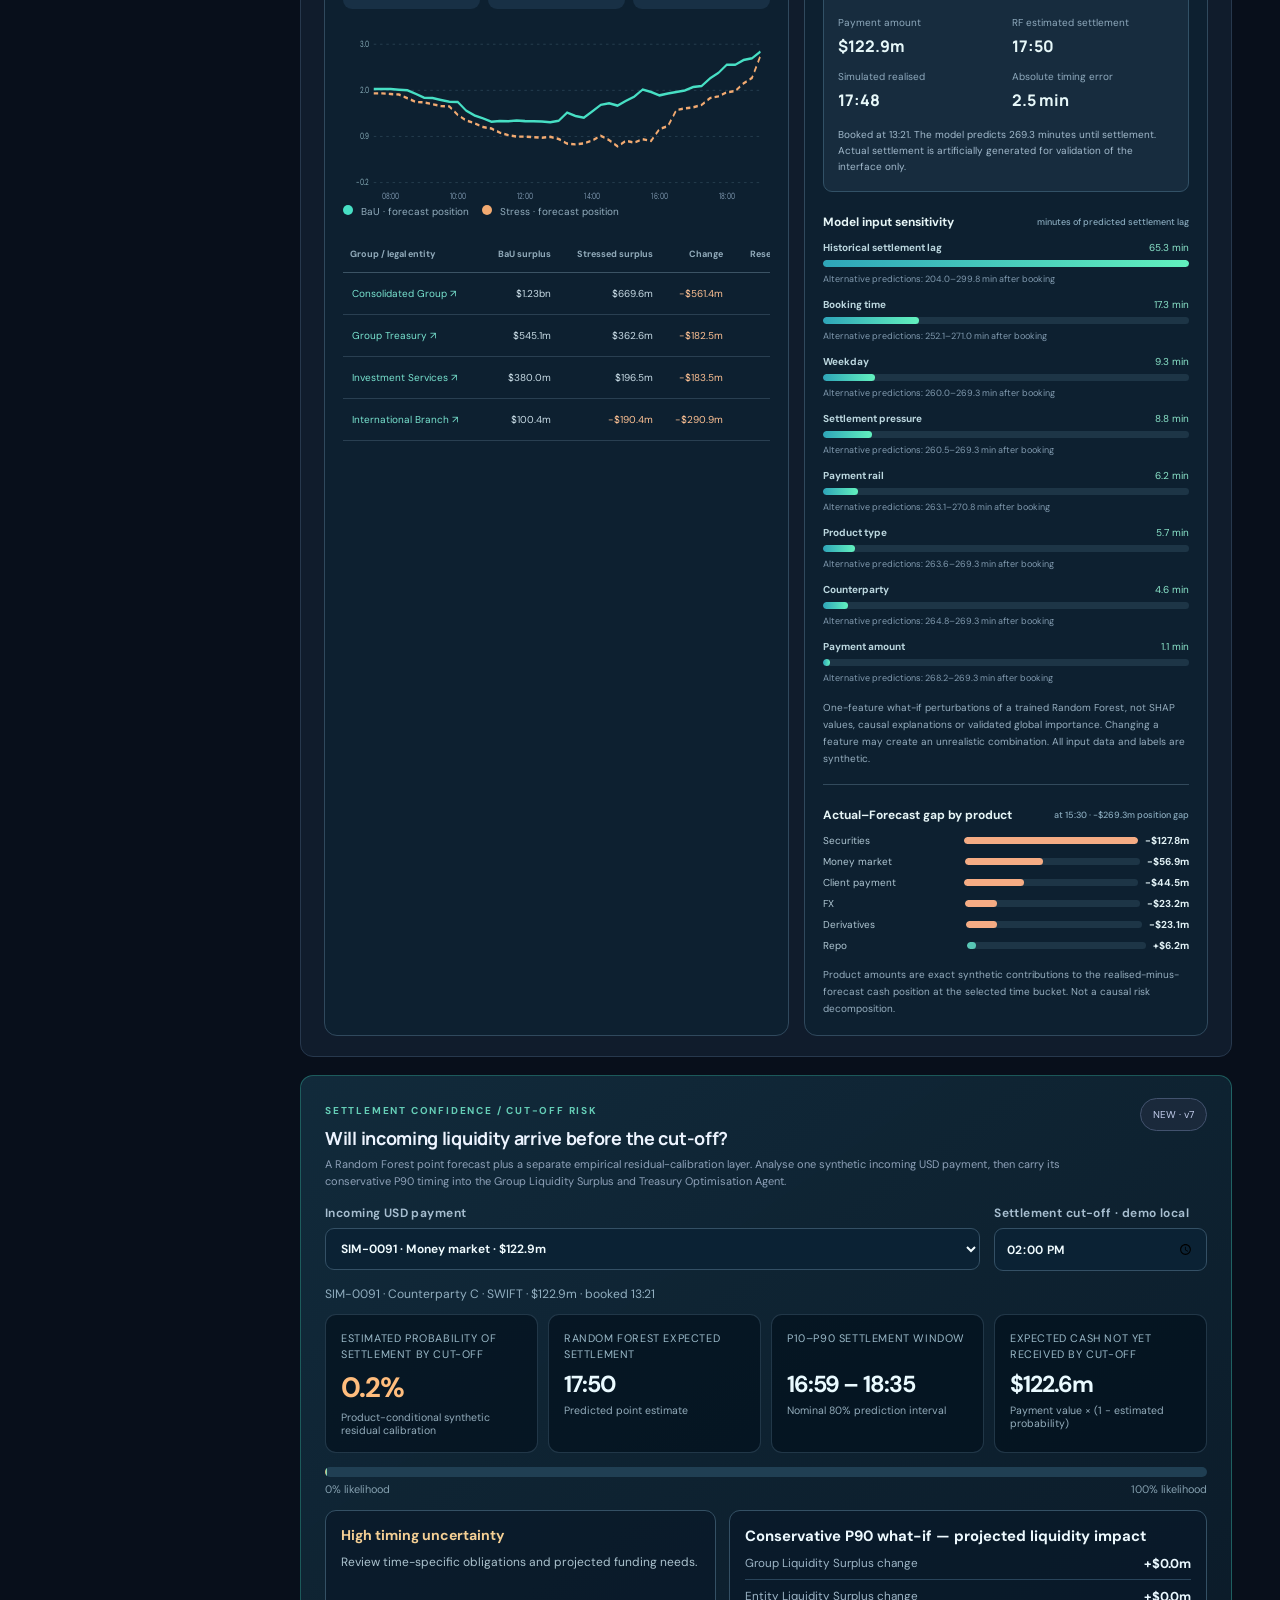
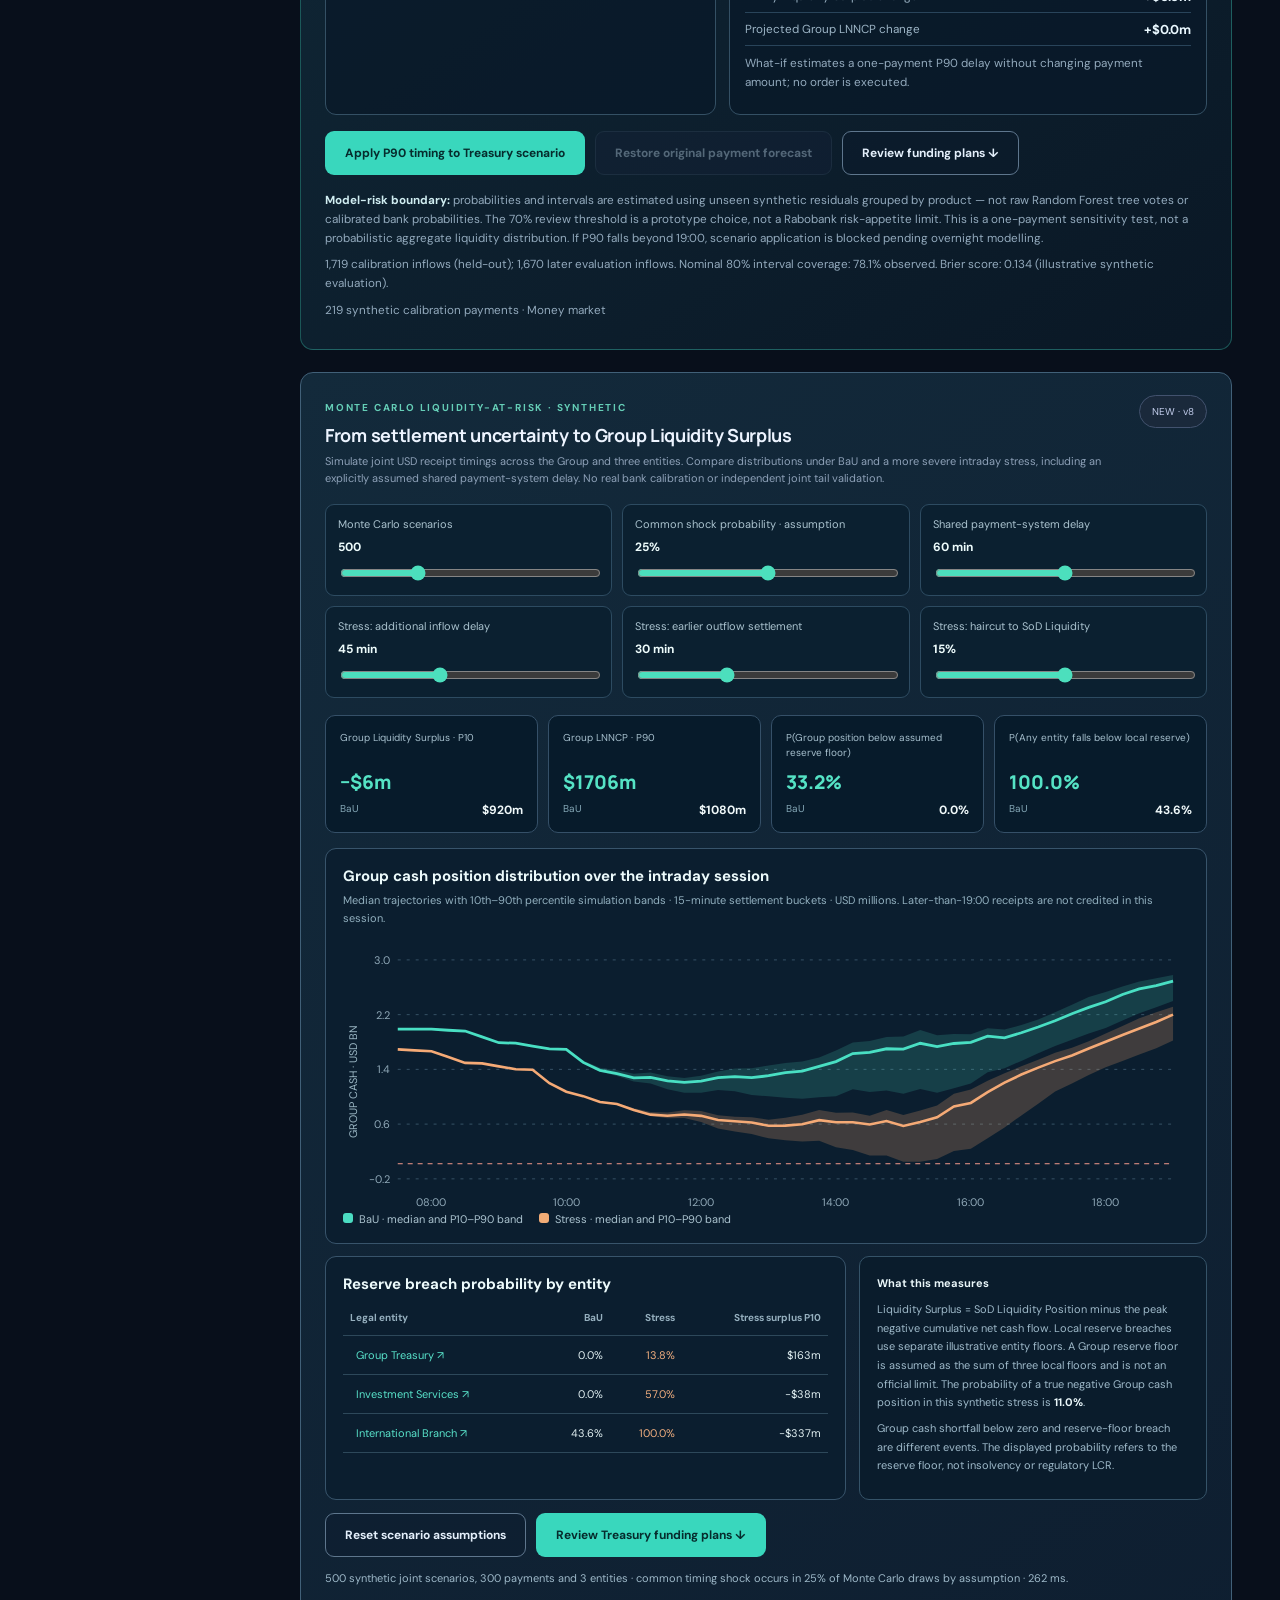
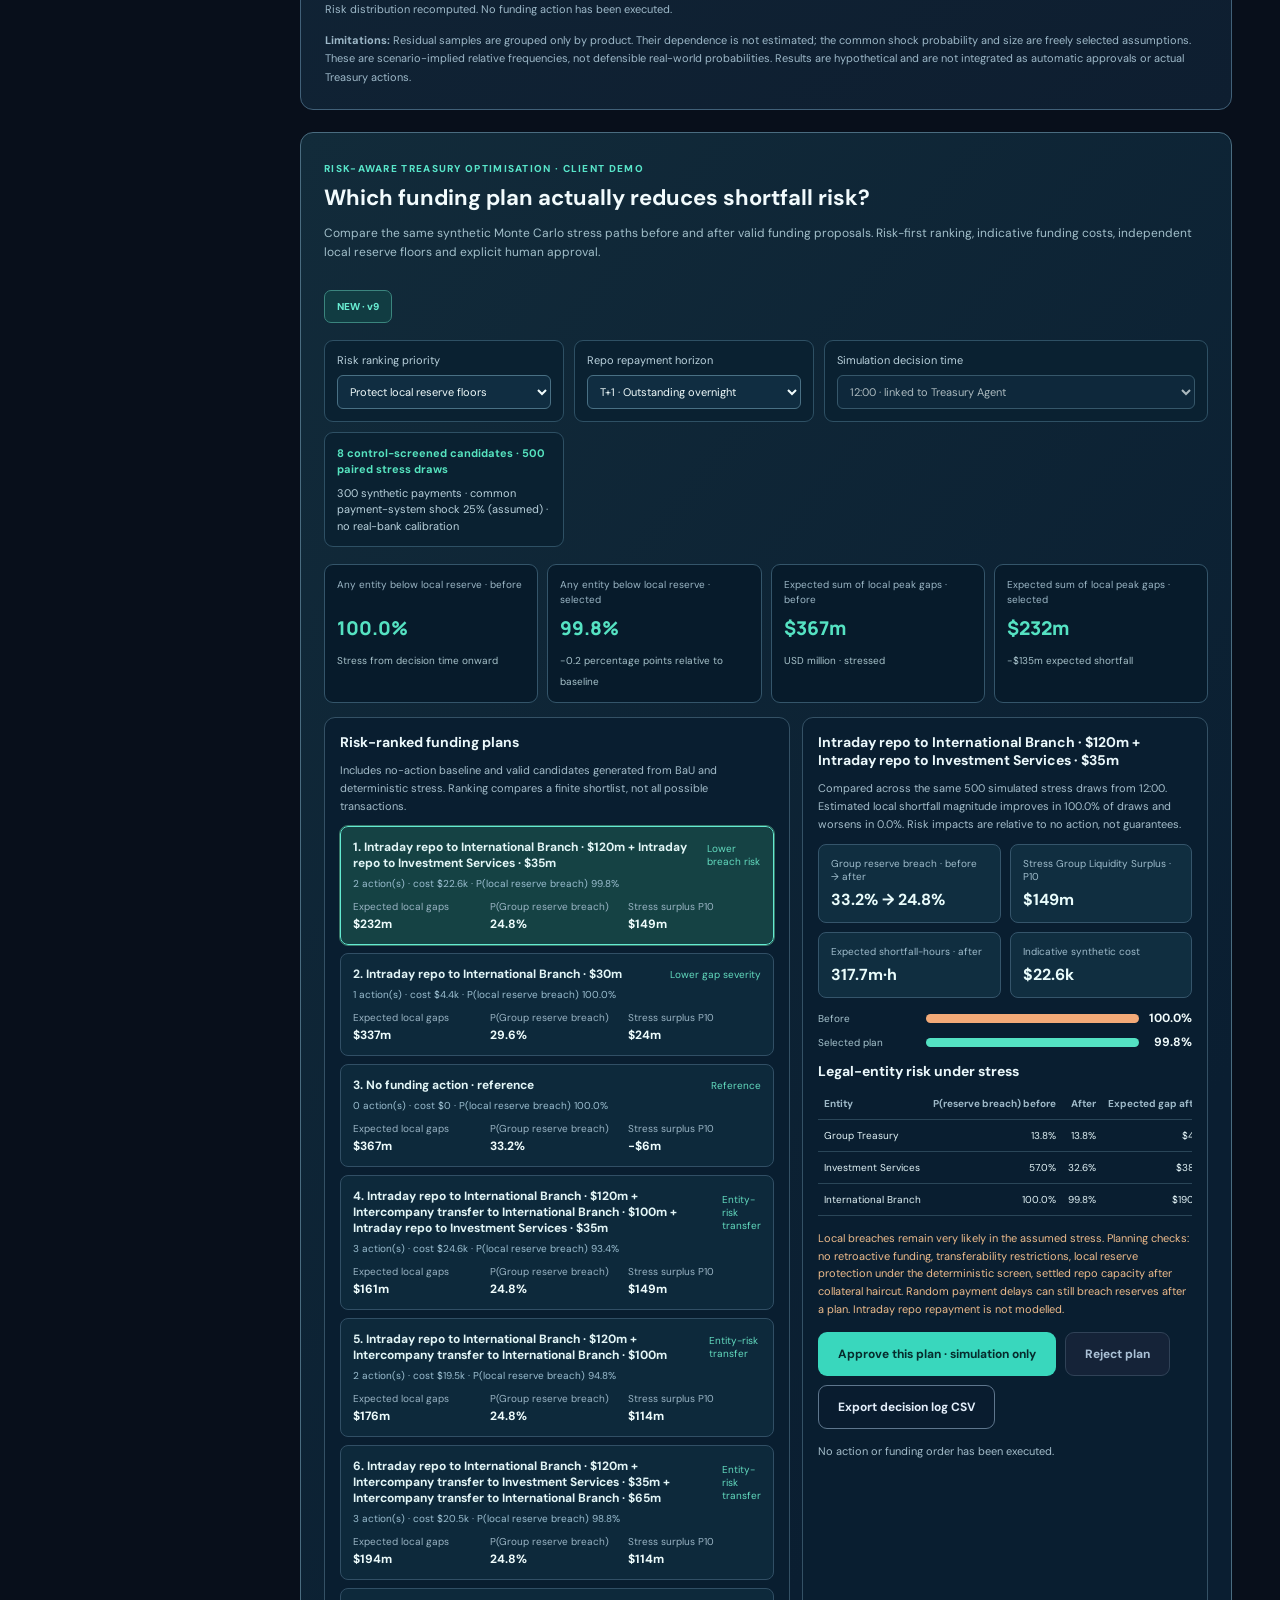
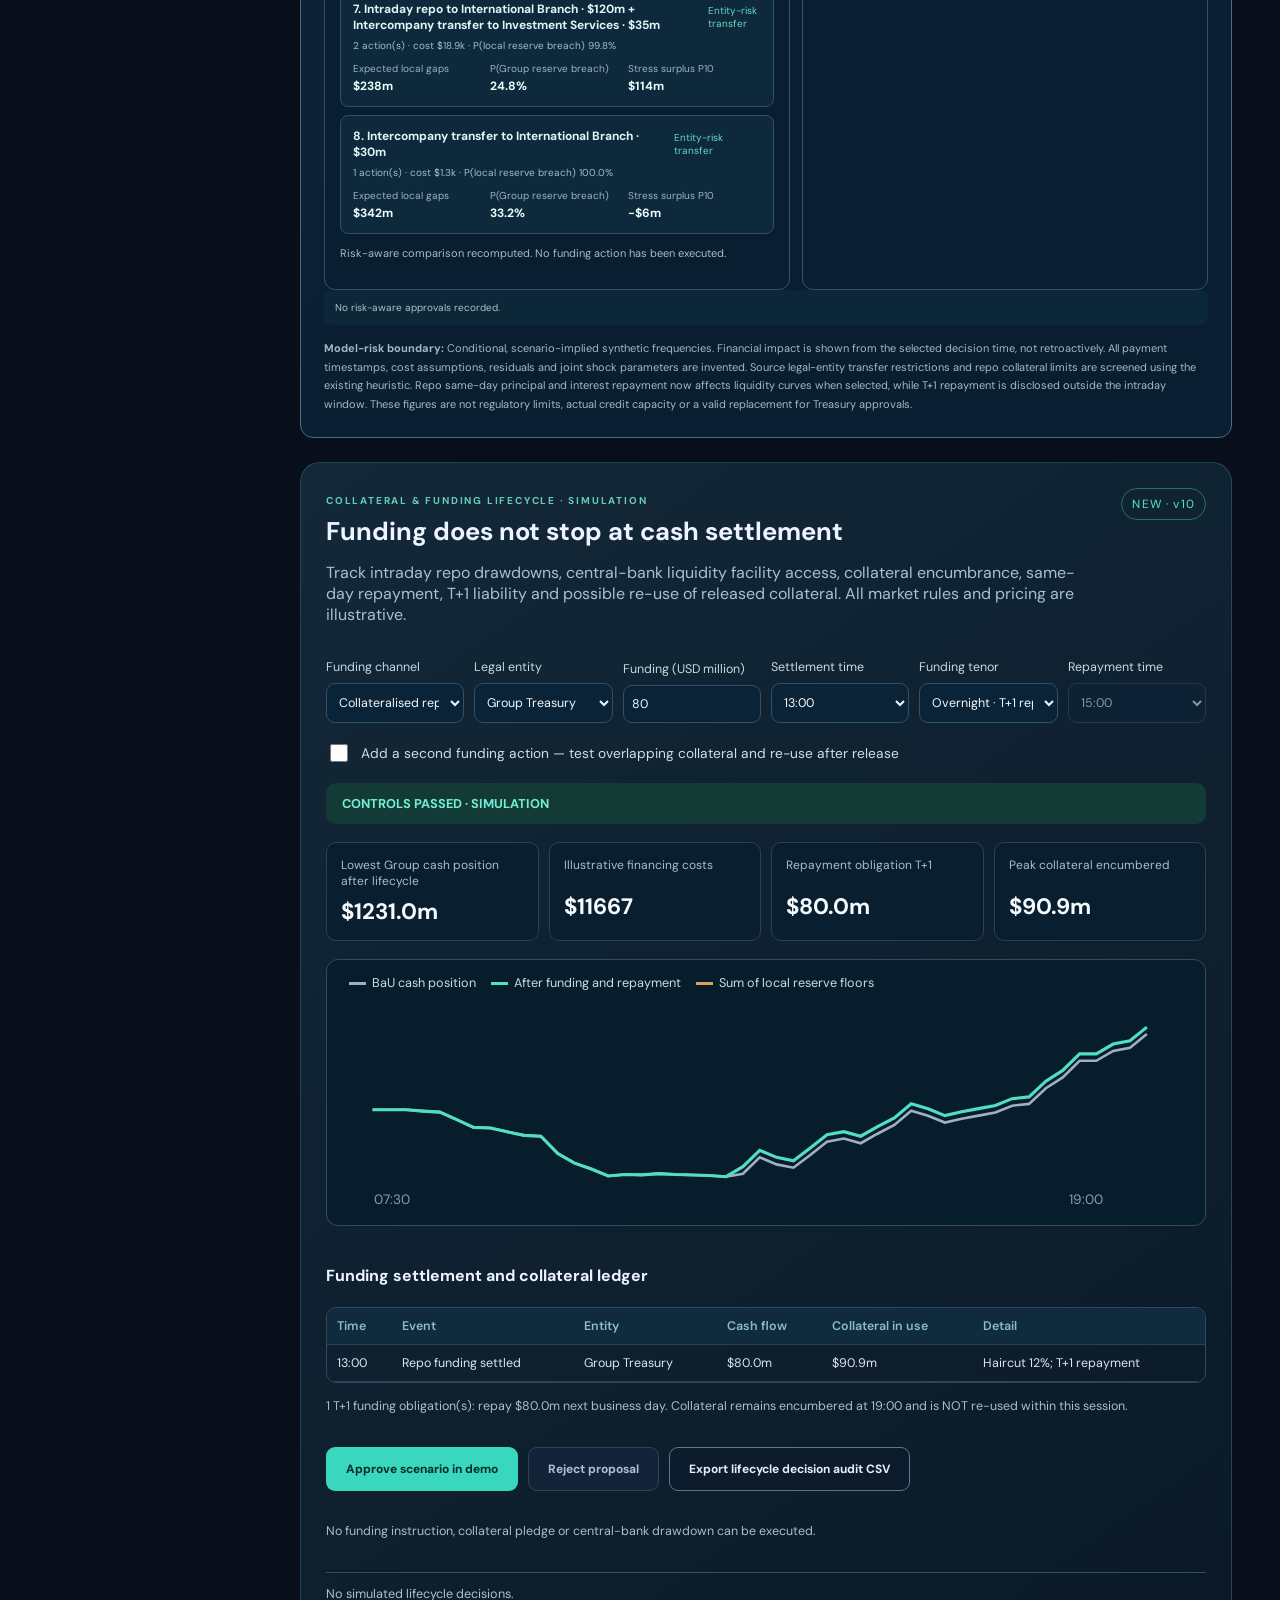
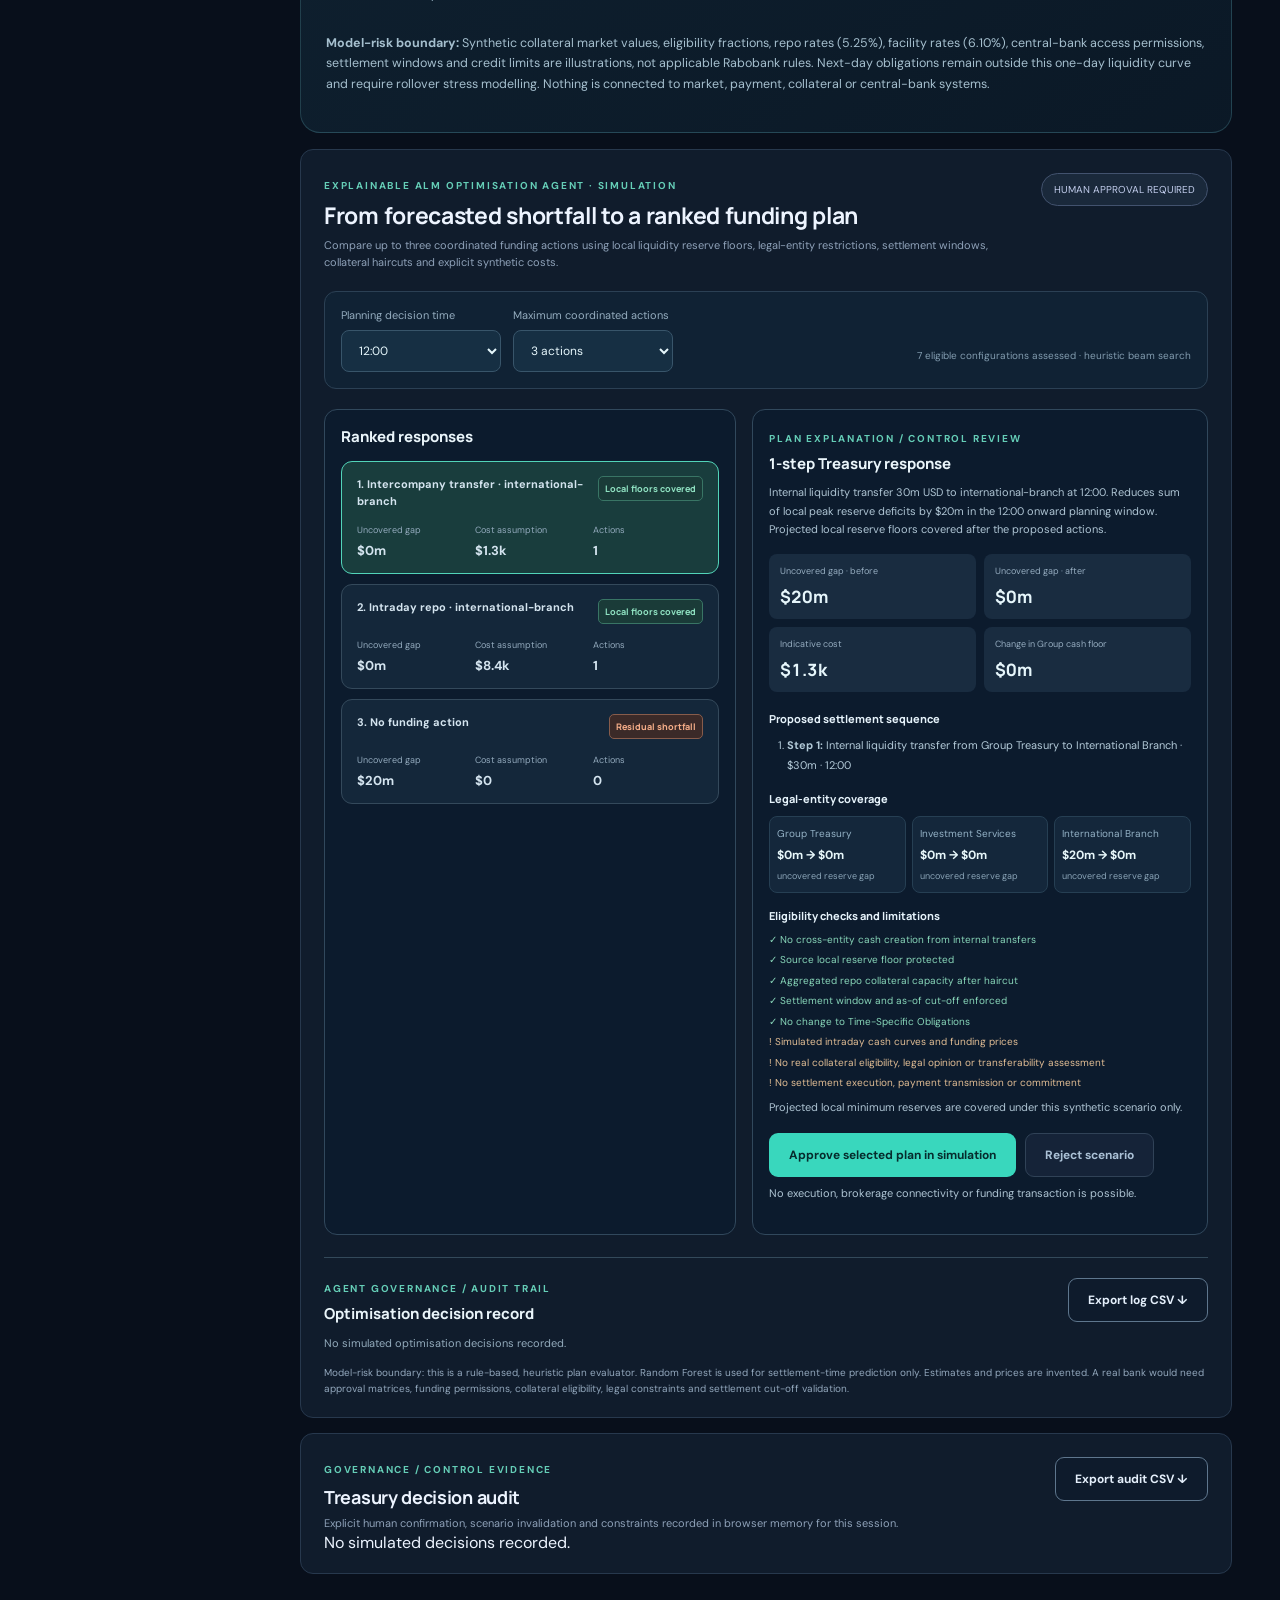
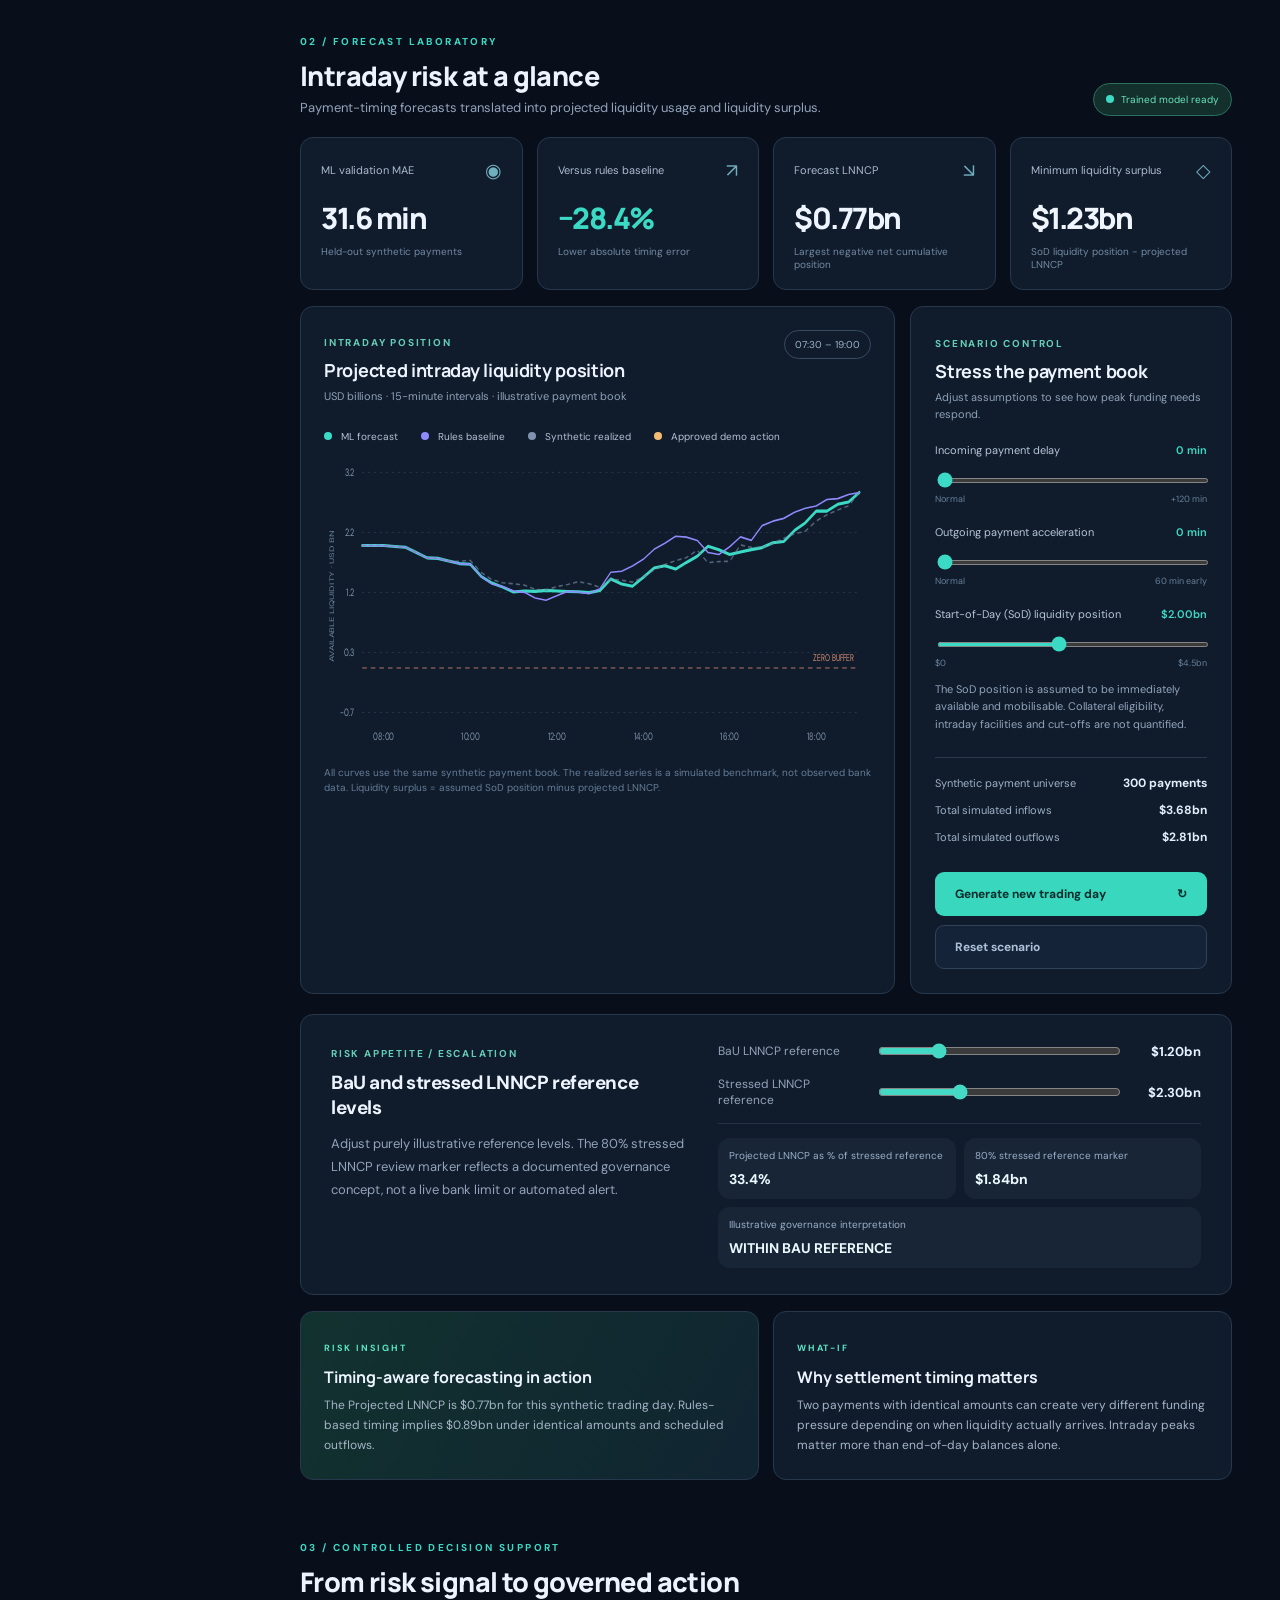
==== commit 451f2965: "FLOWSTATE 11.1: unify intraday cut-off and add governed Client Studio" ====
--- a/intraday-liquidity-lab/index.html
+++ b/intraday-liquidity-lab/index.html
@@ -11,6 +11,7 @@
 <link rel="stylesheet" href="risk-plan.css">
 <link rel="stylesheet" href="funding-lifecycle.css">
 <link rel="stylesheet" href="executive.css">
+<link rel="stylesheet" href="client-studio.css">
 <link rel="icon" type="image/svg+xml" href="favicon.svg">
 </head><body>
 <div class="site-shell">
@@ -18,7 +19,8 @@
   <a href="#executive" class="brand"><span class="brand-mark">◈</span><span>FLOWSTATE<small>LIQUIDITY INTELLIGENCE</small></span></a>
   <div class="side-label">WORKSPACE</div>
   <nav class="side-nav" aria-label="Page sections">
-    <a class="side-link active" href="#executive"><span>✦</span> Executive dashboard</a>
+    <a class="side-link active" href="#client-studio"><span>◇</span> Client studio</a>
+    <a class="side-link" href="#executive"><span>✦</span> Executive dashboard</a>
     <a class="side-link" href="#group-cockpit"><span>◩</span> Group cockpit</a>
     <a class="side-link" href="#risk-diagnostics"><span>⌁</span> Risk diagnostics</a>
     <a class="side-link" href="#settlement-confidence"><span>◷</span> Settlement confidence</a>
@@ -33,7 +35,7 @@
     <a class="side-link" href="#methodology"><span>◫</span> Model methodology</a>
   </nav>
   <div class="side-card"><span class="side-card-icon">✦</span><div>Built for better decisions<strong>From payment timing to actionable liquidity foresight.</strong></div></div>
-  <div class="side-bottom">RESEARCH PROTOTYPE <span class="blip"></span><br><small>Version 11.0 · Oct 2026</small></div>
+  <div class="side-bottom">RESEARCH PROTOTYPE <span class="blip"></span><br><small>Version 11.1 · Oct 2026</small></div>
 </aside>
 <main class="main" id="overview">
 <header class="topbar"><div class="breadcrumbs">Treasury solutions <span>/</span> Intraday intelligence</div><div class="top-actions"><span class="privacy-indicator">100% SYNTHETIC DATA</span><span class="avatar">FL</span></div></header>
@@ -72,6 +74,39 @@
   <div class="ex-guide-body"><h3 id="ex-guide-title">The intraday position</h3><p id="ex-guide-copy">Start with the consolidated USD liquidity position.</p><div id="ex-guide-evidence" class="ex-guide-evidence"></div></div>
   <div class="ex-guide-actions"><button type="button" id="ex-prev" class="ex-btn-minor">← Previous</button><button type="button" id="ex-reset" class="ex-btn-minor">Reset to BaU</button><button type="button" id="ex-next" class="ex-btn-main">Next step →</button></div>
 </div>
+
+<section class="section studio-section" id="client-studio" aria-labelledby="studio-title">
+ <div class="section-heading"><div><div class="overline">CLIENT DEMO EDITION · VERSION 11.1</div><h2 id="studio-title">From model insights to management decisions</h2><p>Choose the audience, apply one transparent synthetic scenario and compare the funding impact. No bank data or real transactions.</p></div><span class="section-chip">INDEPENDENT DEMO · HUMAN-CONTROLLED</span></div>
+ <div class="studio-modes" role="group" aria-label="Select client demonstration perspective">
+  <button type="button" class="studio-mode selected" data-studio-mode="executive" aria-pressed="true"><strong>Executive</strong><small>CFO / Head of Treasury</small></button>
+  <button type="button" class="studio-mode" data-studio-mode="treasury" aria-pressed="false"><strong>Treasury Operations</strong><small>Liquidity management</small></button>
+  <button type="button" class="studio-mode" data-studio-mode="validation" aria-pressed="false"><strong>Model & Risk Analytics</strong><small>ALM Risk / Validation</small></button>
+ </div>
+ <div class="studio-story panel"><div><span class="panel-kicker">PERSONALISED WALKTHROUGH</span><h3 id="studio-audience-title">Executive · 7-minute story</h3><p id="studio-audience-description">Start at the Group Liquidity Surplus.</p></div><a class="btn outline" id="studio-open" href="#executive">Open working module →</a></div>
+ <div class="studio-presets panel"><div><span class="panel-kicker">STRESS CONTROLS / REPRODUCIBLE DEMO</span><h3>Choose an intraday scenario</h3><p>Uses the same controls as the working Risk Cockpit. Changes invalidate previous scenario approvals.</p></div><div class="studio-preset-actions" role="group" aria-label="Demo scenario"><button class="studio-preset selected" data-studio-scenario="bau" aria-pressed="true">BaU</button><button class="studio-preset" data-studio-scenario="late" aria-pressed="false">Late USD receipts +75m</button><button class="studio-preset" data-studio-scenario="stress" aria-pressed="false">Combined stress</button><button class="studio-preset reset" id="studio-reset">Reset BaU</button></div></div>
+ <div class="studio-grid">
+  <article class="panel studio-value"><span class="panel-kicker">EXPLAINABLE BUSINESS VALUE · NOT CLAIMED COST SAVINGS</span><h3>Before / after eligible funding</h3><p>Illustrative repo settled at 13:00. Cost includes simplified interest only. No future market or regulatory claims.</p>
+   <div class="studio-inputs"><label>Funding recipient<select id="studio-entity"><option value="group-treasury">Group Treasury</option><option value="investment-bank">Investment Services</option><option value="international-branch">International Branch</option></select></label>
+    <label>Repo tenor<select id="studio-tenor"><option value="overnight">Overnight · T+1 repayment</option><option value="same_day">Same-day · 15:30 repayment</option></select></label>
+    <label class="studio-range">Facility notional <b id="studio-funding-label">$50.0m</b><input id="studio-funding" type="range" min="10" max="150" step="10" value="50"></label></div>
+   <div class="studio-value-grid"><div><span>Local liquidity floor · before</span><strong id="studio-before">—</strong></div><div><span>With funding lifecycle · after</span><strong id="studio-after">—</strong></div><div><span>Reserve shortfall · before</span><strong id="studio-reserve-before">—</strong></div><div><span>Reserve shortfall · after</span><strong id="studio-reserve-after">—</strong></div></div>
+   <div class="studio-economics"><div><small>Cash financing cost</small><strong id="studio-cost">—</strong></div><div><small>Collateral pledged</small><strong id="studio-pledge">—</strong></div><div><small>Repayment commitment</small><strong id="studio-obligation">—</strong></div></div><p class="studio-result-note" id="studio-result-note">Load a synthetic scenario to evaluate an eligible facility.</p>
+  </article>
+  <article class="panel studio-validation"><span class="panel-kicker">MODEL RISK / EVIDENCE CHECK</span><h3>Is the Random Forest actually adding value?</h3>
+    <p>Synthetic out-of-time results are compared with a rules baseline. The current simulated day is kept separate from the original evaluation sample.</p>
+    <div class="studio-quality"><div><small>Original synthetic holdout MAE</small><strong id="studio-holdout">—</strong></div><div><small>Live synthetic day · RF / rules MAE</small><strong id="studio-daily-mae">—</strong></div><div><small>Optimistically early forecasts</small><strong id="studio-optimism">—</strong></div><div><small>Nominal 80% interval · observed coverage</small><strong id="studio-calibration">—</strong></div><div><small>Largest training feature importance</small><strong id="studio-feature">—</strong></div></div>
+    <div class="studio-quality studio-challenger"><div><small>Gradient boosting challenger · synthetic holdout MAE</small><strong id="studio-challenger">—</strong></div><div><small>Random Forest without historic lag feature · MAE</small><strong id="studio-ablation">—</strong></div><div><small>+60 min settlement shift · RF MAE</small><strong id="studio-shift">—</strong></div></div>
+    <div class="studio-validation-warning"><b>Model-risk watch:</b> Dominance of the synthetic historical delay predictor does not prove it would be available or non-leaking at prediction time in a real bank. Production use requires temporal leakage tests, independent out-of-domain validation, asymmetric notional-weighted losses and joint-payment stress calibration.</div>
+    <p class="studio-fine" id="studio-validation-note">All calibration and testing evidence is synthetic. A synthetic holdout is not independent model validation.</p>
+  </article>
+ </div>
+ <div class="panel studio-enterprise"><div class="panel-header"><div><span class="panel-kicker">ENTERPRISE DESIGN · PROPOSED NOT DEPLOYED</span><h3>Reference architecture & governance gates</h3><p>Implementation blueprint for a future bank-specific environment. Current FLOWSTATE is Python training plus in-browser JavaScript inference.</p></div></div>
+  <div class="studio-architecture"><div><b>01 · Approved data ingestion</b><small>Payment systems, nostro, collateral, data-quality checks, replayable event timestamps</small></div><div><b>02 · Governed feature store</b><small>Point-in-time feature definitions, immutable data lineage, access controls</small></div><div><b>03 · Model registry & serving</b><small>Python / Databricks option, champion-challenger, backtesting, drift monitoring</small></div><div><b>04 · Liquidity calculation</b><small>LNNCP, Liquidity Surplus, IST, reserve and legal-entity aggregation</small></div><div><b>05 · Controlled decision API</b><small>Funding eligibility, collateral, approval workflow, dual controls, execution segregation</small></div><div><b>06 · Risk / audit reporting</b><small>RBAC, immutable decision ledger, incident management, model oversight and 2LoD challenge</small></div></div>
+  <div class="studio-gates"><span>Access: RBAC + service identity</span><span>Data: encryption + lineage</span><span>Model: validation & fallback</span><span>Execution: dual control</span><span>Audit: tamper-evident records</span></div>
+ </div>
+ <p class="studio-footer-note">Demonstration only. No verified client savings, model approval, regulatory compliance, bank IT integration or autonomous funding execution. Repo rates, eligibility, cost and collateral rules are hypothetical.</p>
+</section>
+
 <section class="section group-section" id="group-cockpit" aria-labelledby="group-title">
   <div class="section-heading"><div><div class="overline">01 / GROUP TREASURY COCKPIT</div><h2 id="group-title">One platform. Multiple entities.</h2><p>A consolidated USD view with legal-entity liquidity, actual versus forecast divergence, and an explainable, human-controlled ALM optimisation agent.</p></div><span class="section-chip">SYNTHETIC INTRADAY SIMULATION · NO LIVE FEEDS</span></div>
   <div class="cockpit-kpis" aria-label="Group liquidity metrics">
@@ -268,6 +303,7 @@
 <div class="methodology-bottom"><div><h3>From ML prototype to ALM decision support</h3><p>Keep the prediction engine separate from liquidity aggregation, risk thresholds and human-authorized actions. For a client implementation, connect approved data feeds and validate performance against actual value-dated settlements.</p></div><button class="btn outline" id="download" type="button">Download synthetic demo CSV <span>↓</span></button></div></section>
 <footer><span>© 2026 FLOWSTATE LAB · INDEPENDENT RESEARCH CONCEPT</span><span>SIMULATED DATA ONLY · NOT INVESTMENT OR RISK ADVICE</span></footer>
 </div></main></div>
+<script defer src="cashflow-engine.js"></script>
 <script defer src="decision-engine.js"></script>
 <script defer src="cockpit-engine.js"></script>
 <script defer src="cockpit-ui.js"></script>
@@ -286,4 +322,6 @@
 <script defer src="app.js"></script>
 <script defer src="executive-engine.js"></script>
 <script defer src="executive-ui.js"></script>
+<script defer src="client-studio-engine.js"></script>
+<script defer src="client-studio-ui.js"></script>
 </body></html>
--- a/intraday-liquidity-lab/executive.css
+++ b/intraday-liquidity-lab/executive.css
@@ -0,0 +1,11 @@
+/* FLOWSTATE v11 — Executive dashboard, completely illustrative */
+.ex-hero{min-height:290px;padding:35px 40px}.ex-hero h1{font-size:clamp(39px,4.3vw,61px);line-height:1.12}.ex-hero .hero-copy{max-width:780px}.ex-hero .hero-copy p{max-width:660px}.ex-hero .hero-art{transform:scale(.82);transform-origin:100% 50%}.ex-section{scroll-margin-top:24px}
+.ex-heading{display:flex;justify-content:space-between;align-items:end;gap:20px;margin-bottom:18px}.ex-heading h2{font-size:clamp(23px,2.25vw,33px);line-height:1.25;margin:7px 0 9px;letter-spacing:-.035em;font-family:Manrope,Arial,sans-serif}.ex-heading p{max-width:700px;color:#a2b6c9;font-size:12px;line-height:1.7;margin:0}.ex-controls{display:flex;align-items:center;gap:12px;flex-shrink:0}.ex-live{white-space:nowrap;color:#88d9ca;font-weight:750;font-size:9px;letter-spacing:.9px}.ex-live i{display:inline-block;background:#42dabb;width:7px;height:7px;border-radius:50%;margin-right:6px;box-shadow:0 0 8px #42dabb}
+.ex-kpis{display:grid;grid-template-columns:repeat(4,minmax(0,1fr));gap:13px;margin-bottom:14px}.ex-kpi{background:#102437;border:1px solid #2b4358;border-radius:13px;padding:20px 20px 18px;min-width:0;min-height:135px;position:relative;overflow:hidden}.ex-kpi-accent{border-color:#31988c;background:linear-gradient(135deg,#173b3b,#102b35 78%)}.ex-kpi:before{position:absolute;content:"";height:2px;width:42px;top:0;left:19px;background:#41d9c2}.ex-kpi-label{color:#b0c3d5;font-size:11px;display:flex;justify-content:space-between;gap:8px;align-items:flex-start}.ex-kpi-label span{color:#6889a0;font-size:9px}.ex-kpi strong{display:block;font:800 clamp(26px,2.5vw,38px)/1.1 Manrope,Arial,sans-serif;letter-spacing:-.05em;color:#f3f8fc;margin:17px 0 9px;font-variant-numeric:tabular-nums}.ex-kpi-accent strong{color:#65ead2}.ex-kpi strong.ex-negative{color:#f0a393}.ex-kpi small{display:block;font-size:10px;color:#90a8ba;line-height:1.5}
+.ex-grid{display:grid;grid-template-columns:minmax(0,1.7fr) minmax(270px,.88fr);gap:14px;align-items:stretch}.ex-grid>.panel,.ex-lower>.panel{min-width:0;padding:23px;background:#102336}.ex-panel-head{display:flex;align-items:start;justify-content:space-between;gap:16px}.ex-panel-head h3{font-size:17px;line-height:1.45;margin:8px 0 5px;font-family:Manrope,Arial,sans-serif}.ex-panel-head p{font-size:10px;line-height:1.6;color:#9aafc1;margin:0}.ex-text-link{color:#77dcc9;text-decoration:none;font-size:10px;white-space:nowrap;font-weight:750}.ex-text-link:hover{text-decoration:underline}.ex-legend{display:flex;flex-wrap:wrap;gap:17px;margin:24px 0 6px;font-size:10px;color:#9dafc3}.ex-legend span{display:flex;align-items:center;gap:7px}.ex-dot{display:inline-block;width:15px;height:3px;border-radius:4px}.ex-dot.forecast{background:#3de0be}.ex-dot.realised{background:#a8b4ca}.ex-dot.reserve{background:#f2bc6b}.ex-chart{height:263px;margin-top:5px}.ex-chart svg{display:block;width:100%;height:100%;overflow:visible}.ex-chart-metrics{display:grid;grid-template-columns:repeat(3,minmax(0,1fr));gap:10px;border-top:1px solid #284154;padding-top:15px;margin-top:8px}.ex-chart-metrics div{min-width:0}.ex-chart-metrics small{display:block;color:#839bb1;font-size:10px;line-height:1.5}.ex-chart-metrics b{display:block;font-size:14px;margin-top:4px;color:#e4f0f8;font-variant-numeric:tabular-nums}
+.ex-decisions{display:flex;flex-direction:column}.ex-alerts{margin-top:21px;display:grid;gap:9px;align-content:start}.ex-alert{border:1px solid #30495f;background:#132a40;padding:14px;border-radius:10px;display:flex;gap:12px}.ex-alert>.ex-alert-ic{border-radius:7px;flex:0 0 29px;height:29px;display:flex;align-items:center;justify-content:center;background:#224657;color:#9ad5dc;font-weight:800}.ex-alert.watch>.ex-alert-ic{background:#49392c;color:#ffd18e}.ex-alert.severe>.ex-alert-ic{background:#55322f;color:#ffac9e}.ex-alert b{color:#e5edf6;font-size:11px;line-height:1.4}.ex-alert p{color:#93adc3;font-size:10px;line-height:1.55;margin:5px 0 0}.ex-decision-footer{margin-top:auto;padding-top:20px;display:flex;justify-content:space-between;align-items:end;gap:12px}.ex-decision-footer span{font-size:9px;color:#85a2b5;line-height:1.65}.ex-decision-footer b{color:#d0e5eb}.ex-cta-link{color:#061d24;background:#56dcc7;border-radius:9px;padding:12px 13px;font-size:10px;font-weight:800;text-align:center;text-decoration:none}.ex-cta-link:hover{background:#80eed9}
+.ex-lower{display:grid;grid-template-columns:minmax(0,1.55fr) minmax(265px,1fr);gap:14px;margin-top:14px}.ex-entity-list{display:grid;gap:7px;margin-top:18px}.ex-entity-row{display:grid;grid-template-columns:minmax(0,1.1fr) minmax(80px,1fr) 110px 17px;align-items:center;gap:12px;width:100%;border:1px solid #293e52;background:#11283d;border-radius:9px;color:#d7e4ec;padding:12px;cursor:pointer;text-align:left}.ex-entity-row:hover{border-color:#49bea9}.ex-entity-name{font-size:11px;font-weight:750}.ex-entity-name small{display:block;color:#819db0;font-weight:500;font-size:9px;margin-top:4px}.ex-bar{height:7px;border-radius:8px;background:#283e52;overflow:hidden}.ex-bar span{display:block;height:100%;background:#47cbb8;border-radius:8px}.ex-entity-row.watch .ex-bar span{background:#f5b46c}.ex-entity-value{font-size:14px;font-weight:750;font-variant-numeric:tabular-nums;text-align:right}.ex-entity-value small{display:block;font-weight:500;color:#83a2b6;font-size:9px;margin-top:3px}.ex-story-panel{background:linear-gradient(145deg,#153f42 0%,#102c3c 52%,#122238 100%)!important;border-color:#397b79!important}.ex-story-kicker{color:#69e0c8;font-size:9px;letter-spacing:1.6px;font-weight:750}.ex-story-panel h3{font-size:19px;margin:13px 0 20px;line-height:1.35}.ex-value-steps{display:grid;gap:12px}.ex-value-steps span{font-size:11px;color:#d2e3ed;display:flex;gap:12px;align-items:center}.ex-value-steps b{font-size:11px;color:#6edfc9;border:1px solid #448b88;border-radius:7px;padding:6px}.ex-story-bottom{border-top:1px solid #37616b;margin-top:20px;padding-top:15px}.ex-story-bottom p{font-size:10px;color:#91b0bc;line-height:1.6;margin-bottom:16px}.ex-source-note{font-size:10px;color:#8ea4b8;border-left:2px solid #4c8e91;margin-top:14px;padding:10px 13px;line-height:1.7;background:#102235}.ex-source-note b{color:#afcbd1}
+.ex-guide[hidden]{display:none!important}.ex-guide{position:fixed;z-index:150;bottom:24px;right:25px;width:min(395px,calc(100vw - 28px));box-shadow:0 22px 70px #020c18bd;background:#153044;border:1px solid #55b2aa;border-radius:17px;color:#e5f2f5;padding:20px;max-height:calc(100vh - 30px);overflow:auto}.ex-guide-top,.ex-guide-top>div{display:flex;justify-content:space-between;align-items:center;gap:16px}.ex-guide-top{border-bottom:1px solid #36566d;padding-bottom:15px}.ex-guide-overline{font-size:9px;letter-spacing:1px;color:#65d9c6;font-weight:750}.ex-guide-top strong{font-size:11px}.ex-guide-top button{background:#23485b;border:1px solid #45657a;border-radius:9px;color:#fff;width:32px;height:32px;font-size:23px;cursor:pointer}.ex-guide-progress{display:grid;grid-template-columns:repeat(5,1fr);gap:5px;margin-top:15px}.ex-guide-progress i{height:4px;border-radius:5px;background:#355469}.ex-guide-progress i.done{background:#56ddc7}.ex-guide-body{padding:14px 0}.ex-guide-body h3{font:800 20px Manrope,sans-serif;margin:5px 0 10px}.ex-guide-body p{font-size:12px;color:#b7cfda;line-height:1.7}.ex-guide-evidence{padding:12px;font-size:11px;color:#b5e5d9;line-height:1.65;background:#173c40;border:1px solid #3e827c;border-radius:10px;margin-top:13px}.ex-guide-actions{display:flex;gap:8px;flex-wrap:wrap}.ex-guide-actions button{font:700 10px Manrope,Arial,sans-serif;cursor:pointer;border-radius:8px;padding:11px;border:1px solid #42657b;background:#18394c;color:#d3e4ee}.ex-guide-actions button:disabled{opacity:.4;cursor:not-allowed}.ex-guide-actions button.ex-btn-main{background:#4ad8bd;color:#08322f;border-color:#4ad8bd;margin-left:auto}.ex-highlight{outline:2px solid #60ddcb;outline-offset:5px;transition:outline .2s}.ex-guide button:focus-visible,.ex-controls button:focus-visible,.ex-entity-row:focus-visible{outline:2px solid #8ce6d3;outline-offset:2px}
+@media(max-width:1280px){.ex-kpis{grid-template-columns:repeat(2,minmax(0,1fr))}.ex-grid{grid-template-columns:minmax(0,1.25fr) minmax(260px,.85fr)}.ex-heading{align-items:flex-start;flex-direction:column}.ex-story-panel h3{font-size:17px}}
+@media(max-width:980px){.ex-grid,.ex-lower{grid-template-columns:1fr}.ex-hero .hero-art{opacity:.27}.ex-story-panel{min-height:280px}.ex-decision-footer{padding-top:18px}.ex-chart{height:280px}}
+@media(max-width:680px){.ex-hero{min-height:310px;padding:30px 22px}.ex-hero h1{font-size:38px}.ex-hero .hero-actions{align-items:stretch;flex-direction:column}.ex-section{margin-top:18px}.ex-controls{flex-wrap:wrap}.ex-kpis{gap:9px}.ex-kpi{padding:14px 12px;min-height:125px}.ex-kpi-label{font-size:9px}.ex-kpi-label span{display:none}.ex-kpi strong{font-size:27px}.ex-kpi small{font-size:9px}.ex-grid>.panel,.ex-lower>.panel{padding:16px}.ex-panel-head{flex-direction:column;gap:10px}.ex-chart{height:215px}.ex-chart-metrics{gap:6px}.ex-chart-metrics b{font-size:11px}.ex-chart-metrics small{font-size:9px}.ex-entity-row{grid-template-columns:1fr 85px 14px;gap:8px}.ex-entity-row .ex-bar{display:none}.ex-entity-value{font-size:12px}.ex-guide{right:12px;bottom:12px}.ex-story-bottom .btn{width:100%;white-space:normal}.ex-legend{gap:10px;font-size:9px}}
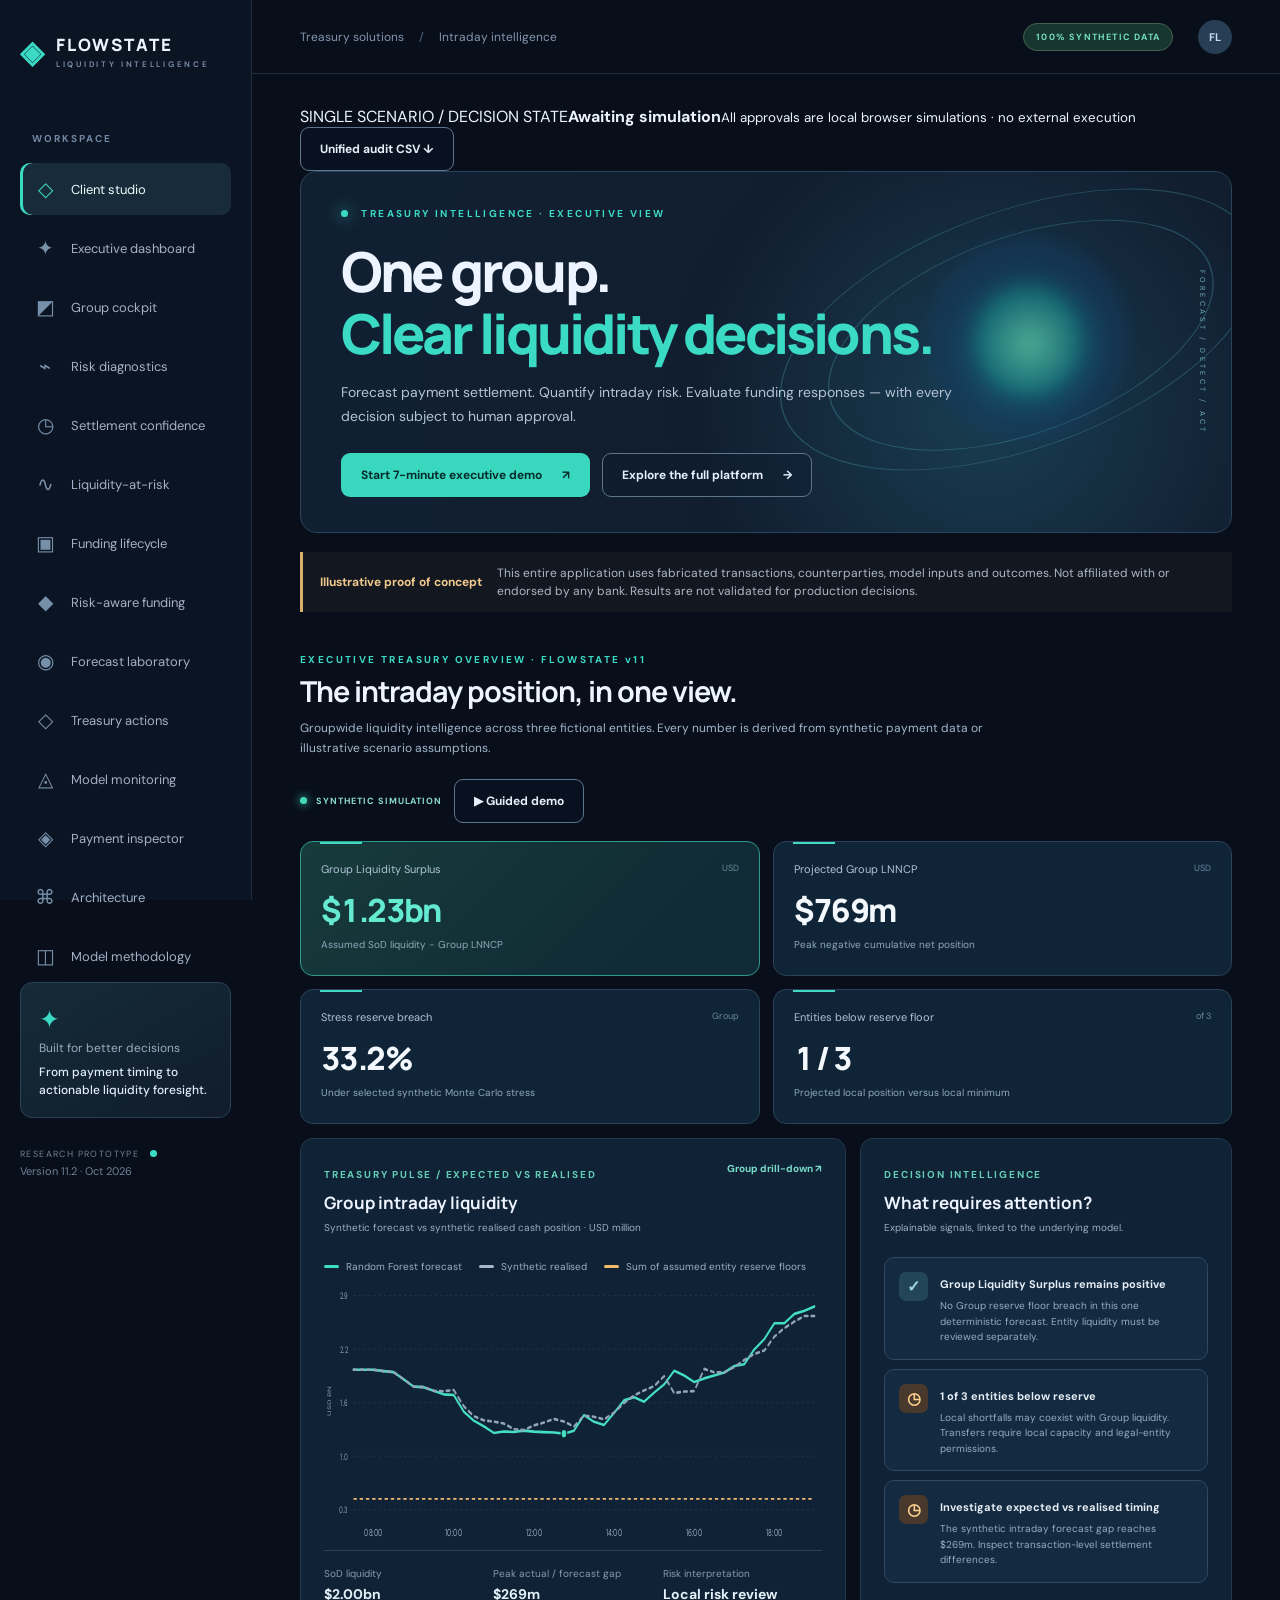
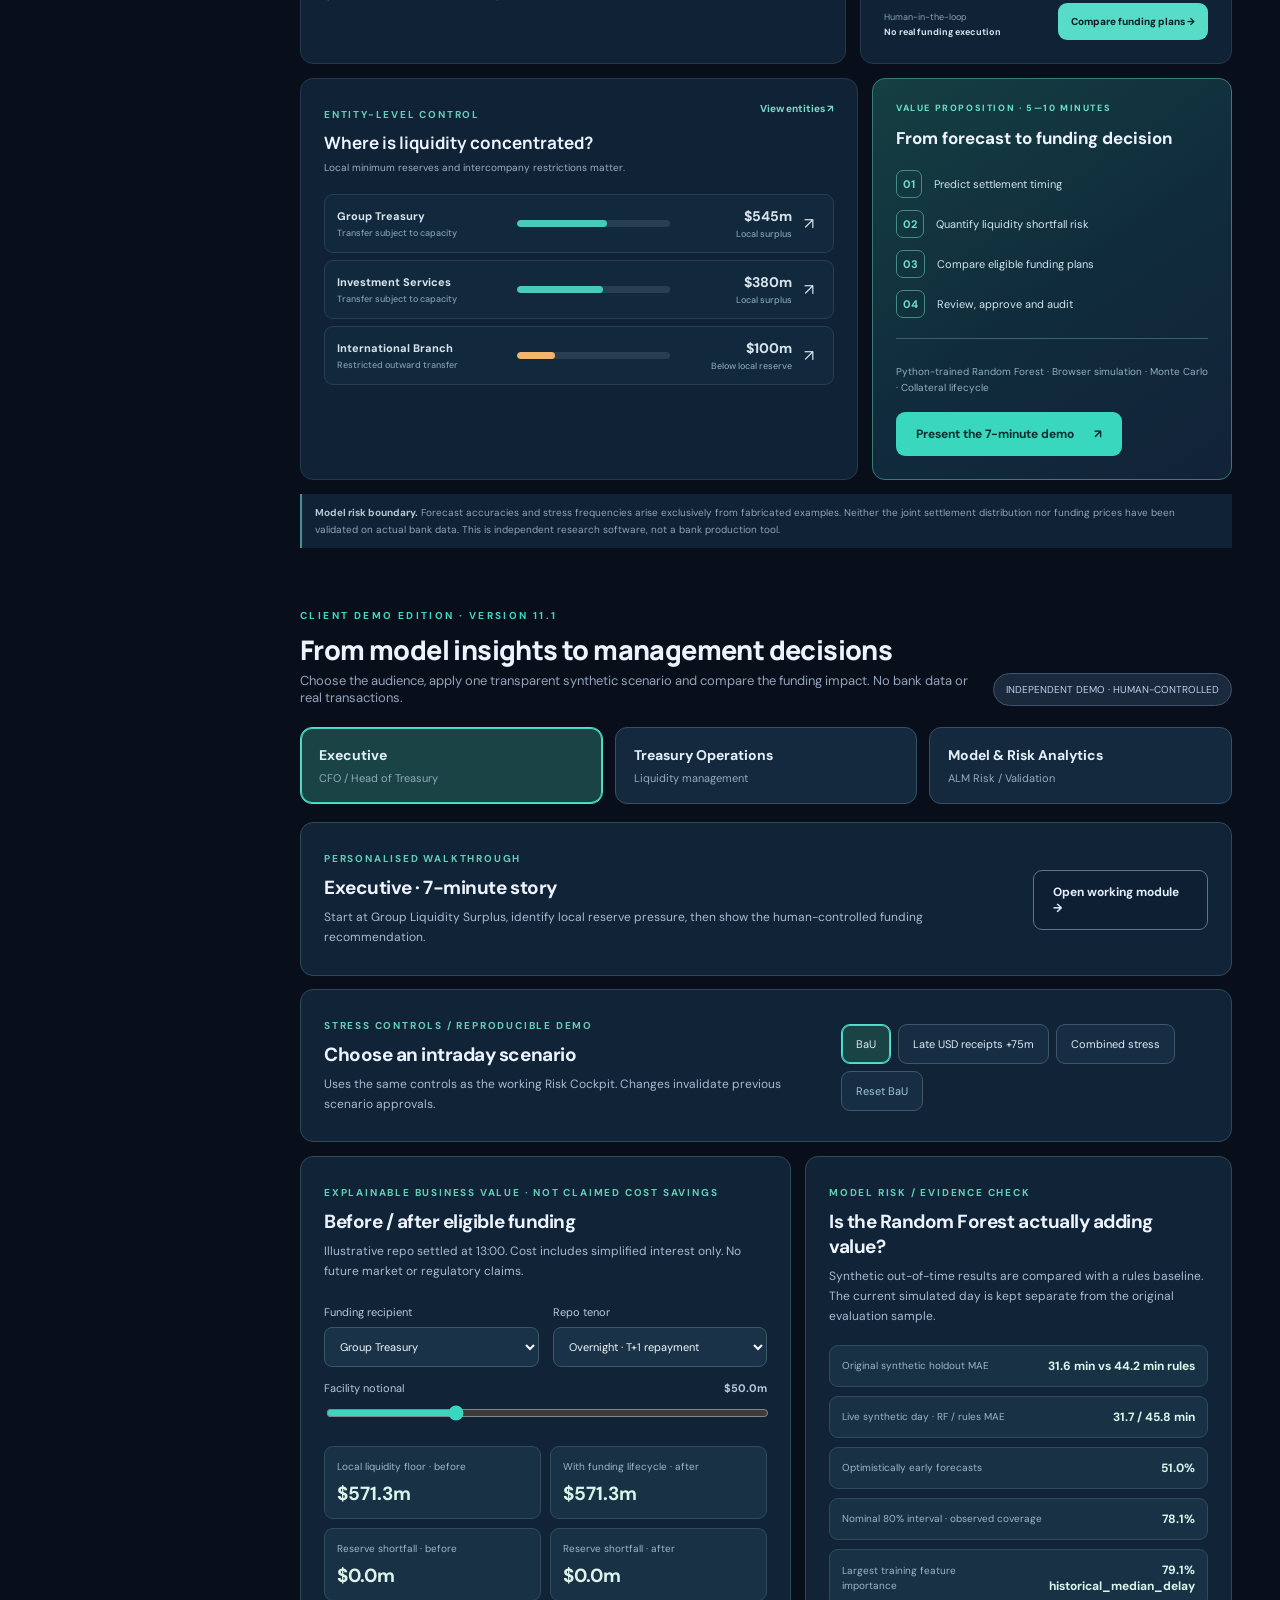
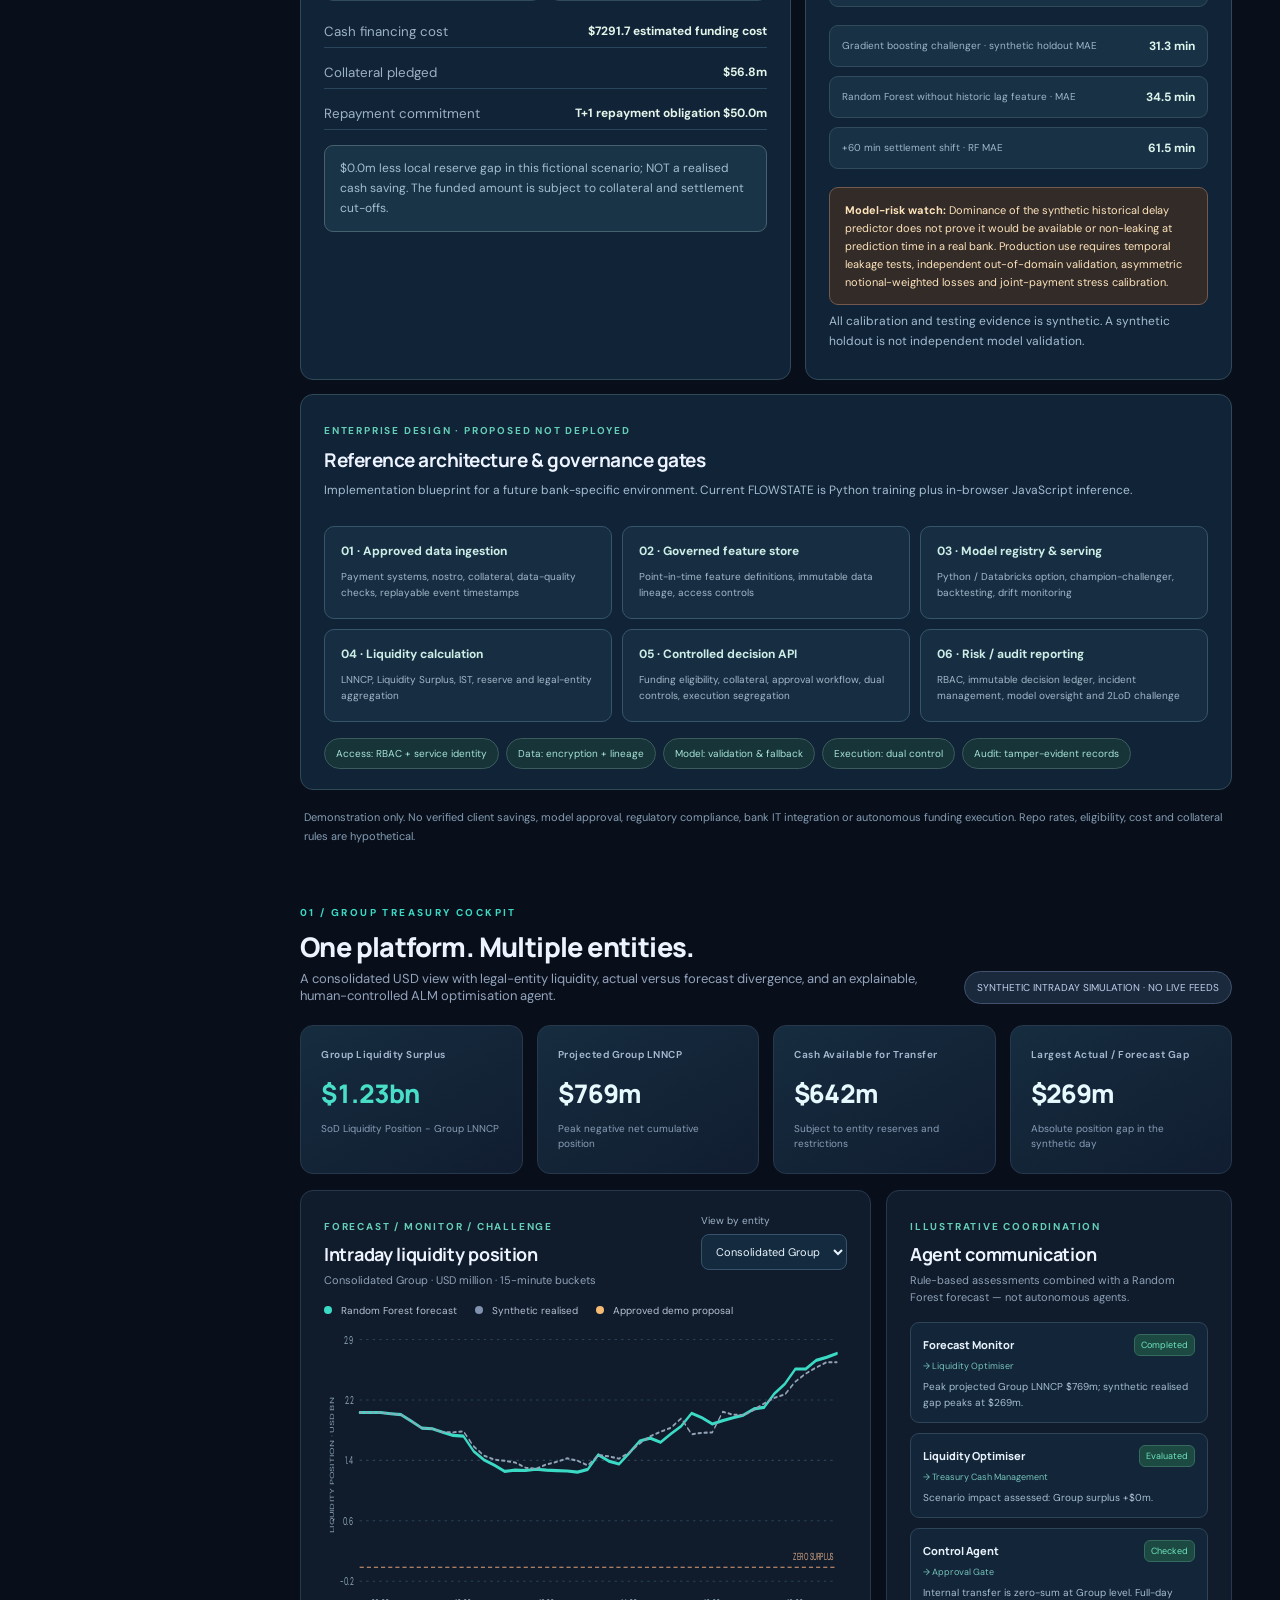
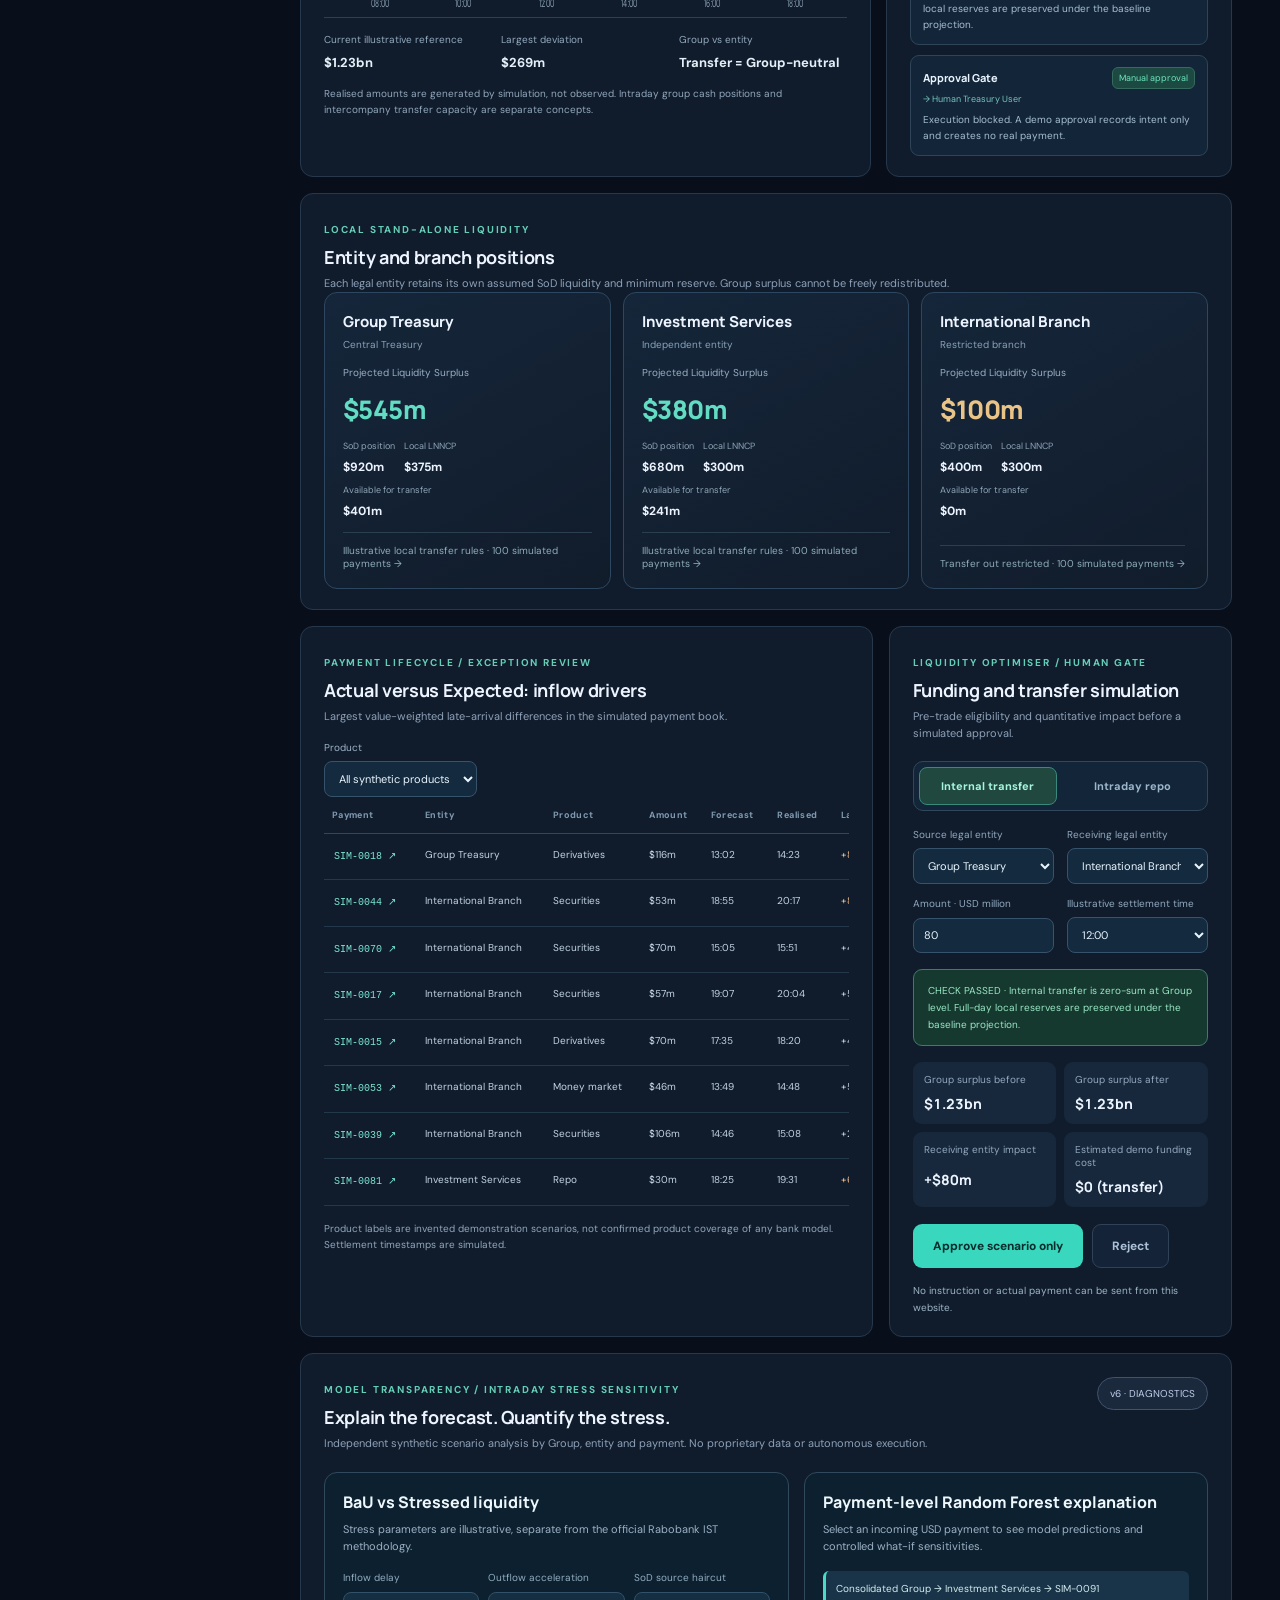
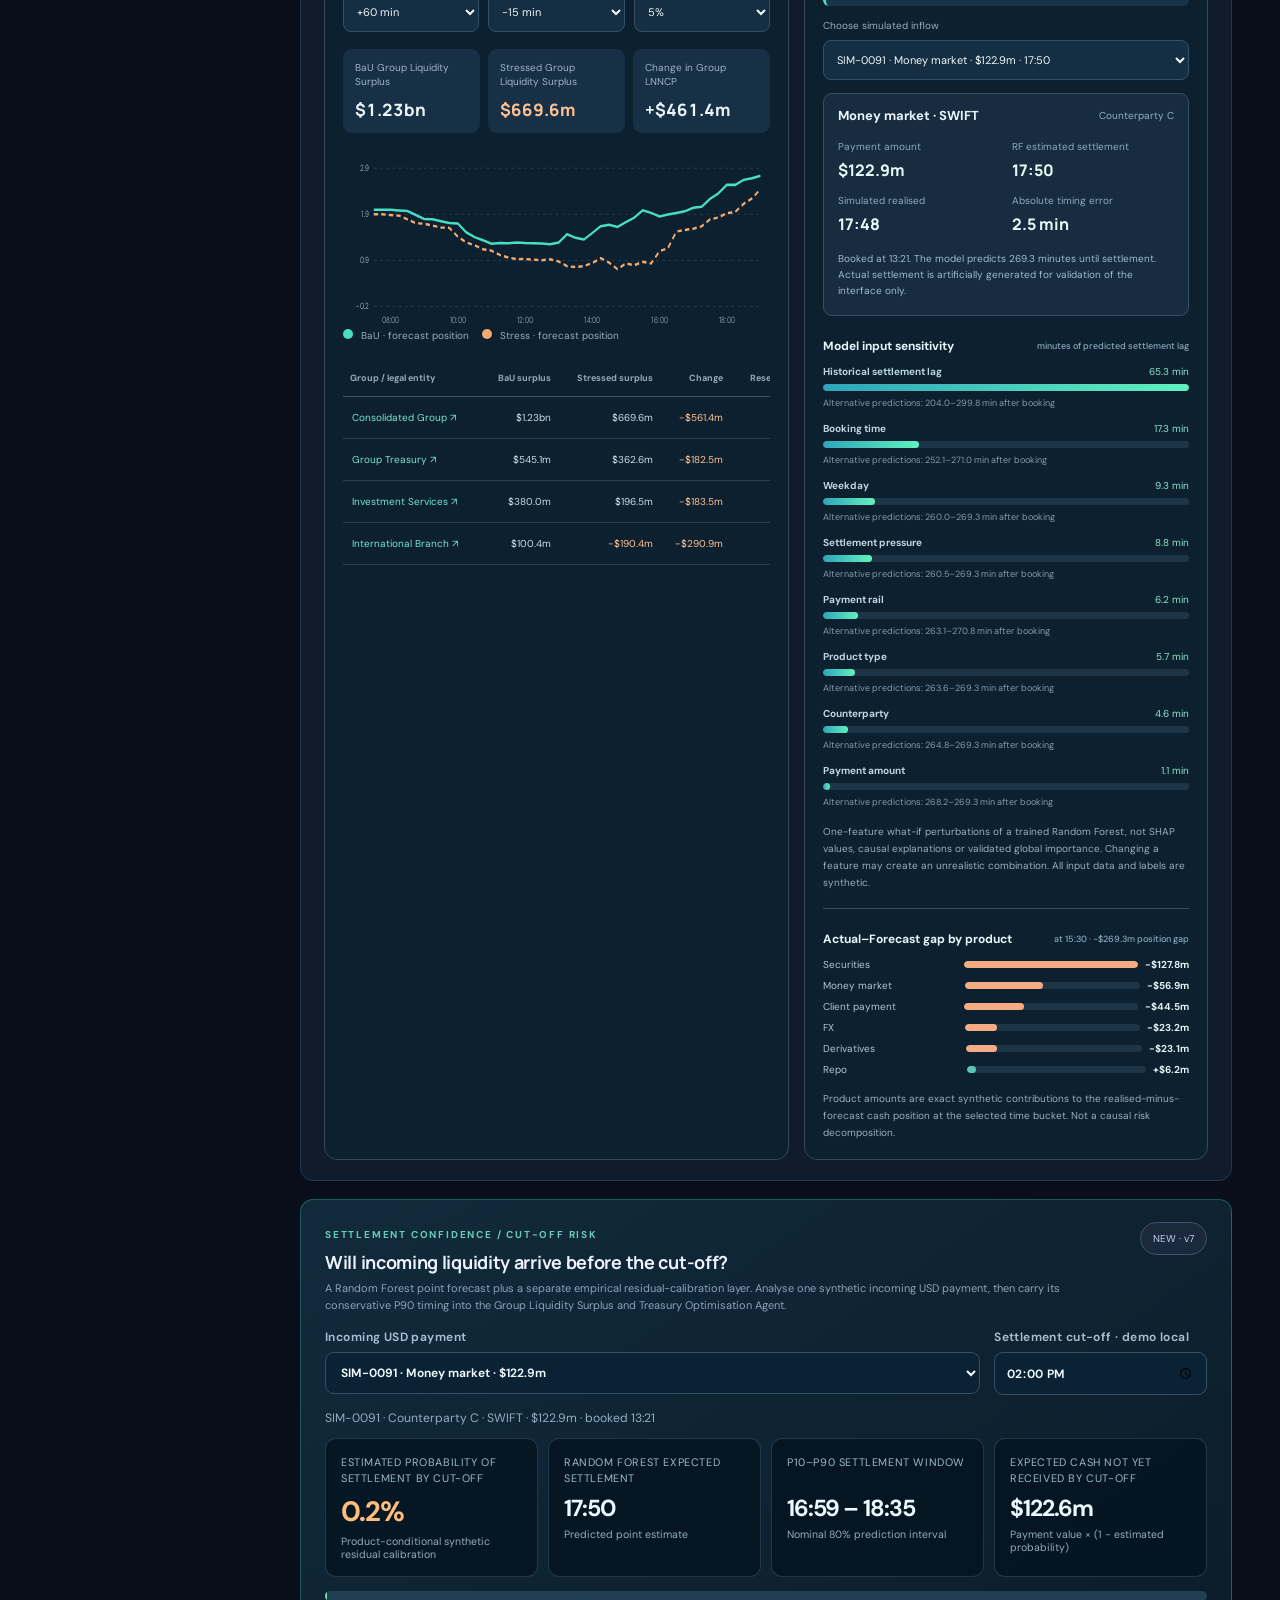
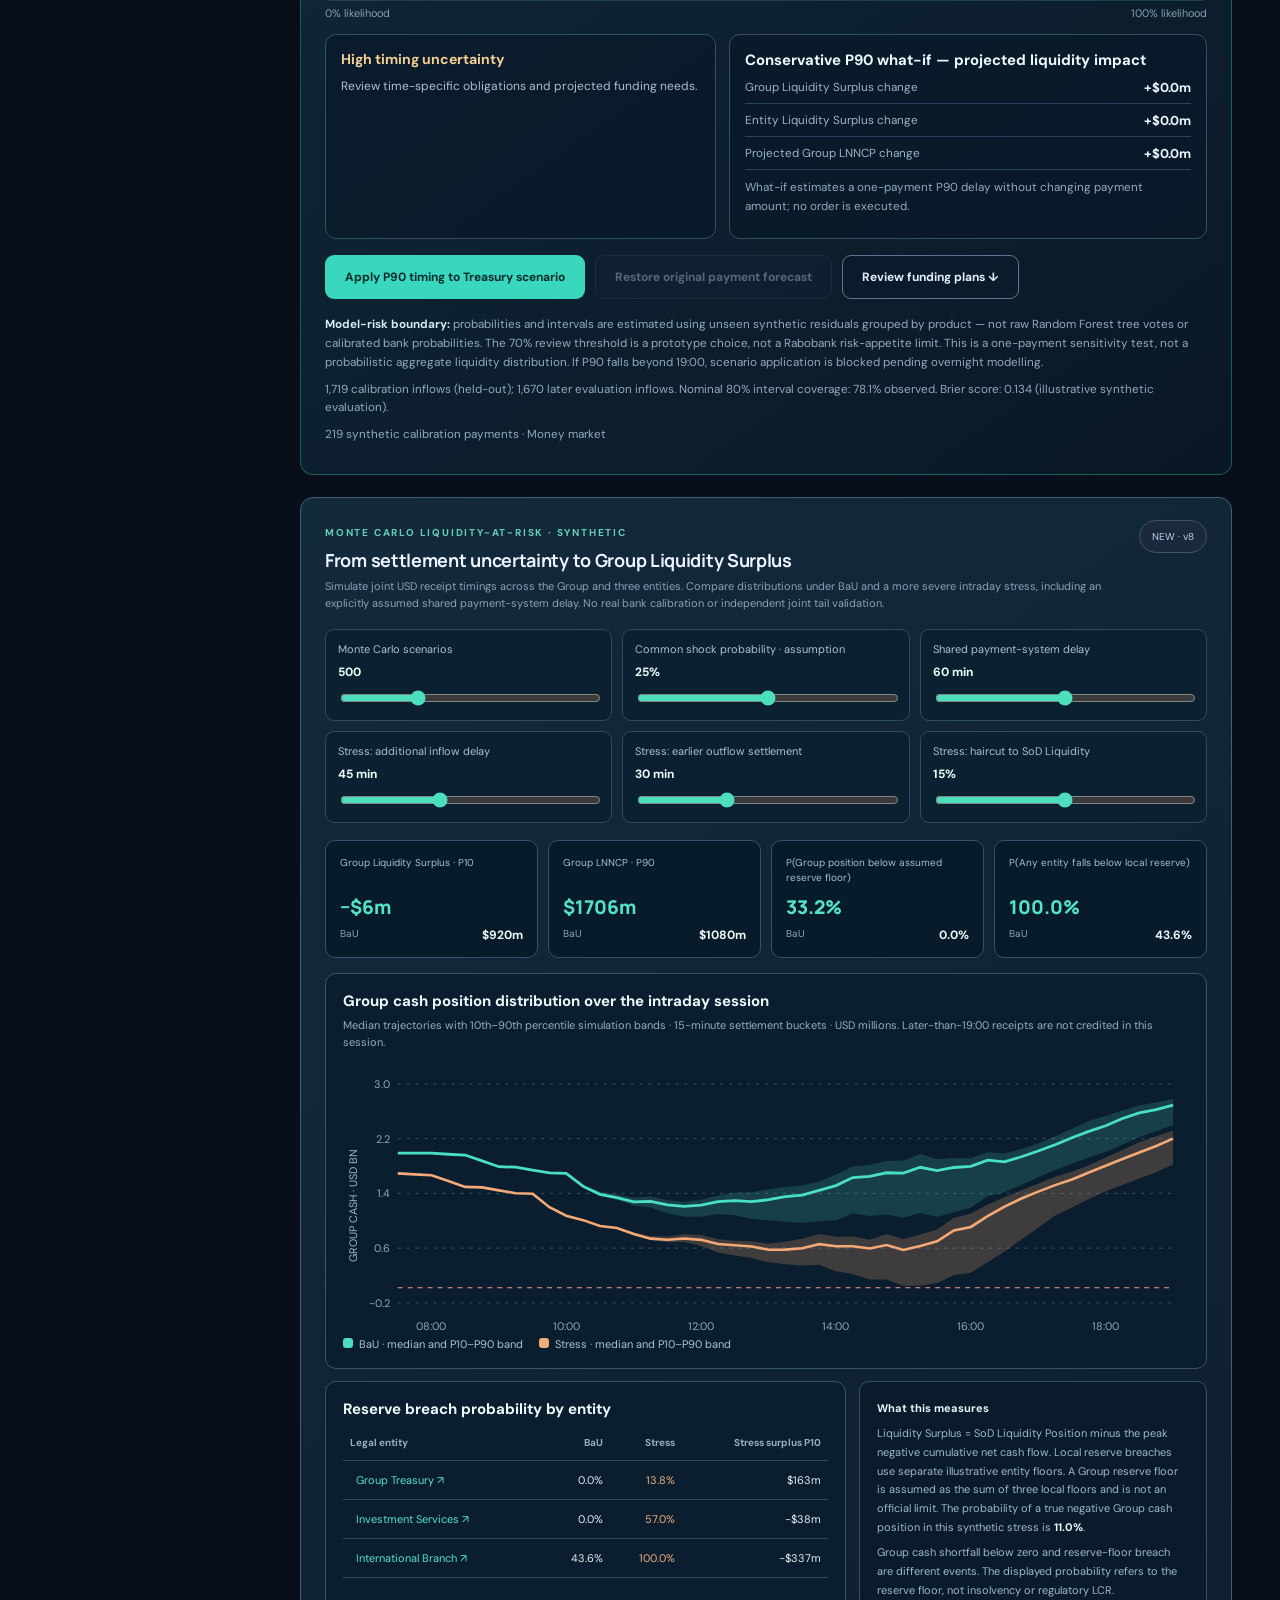
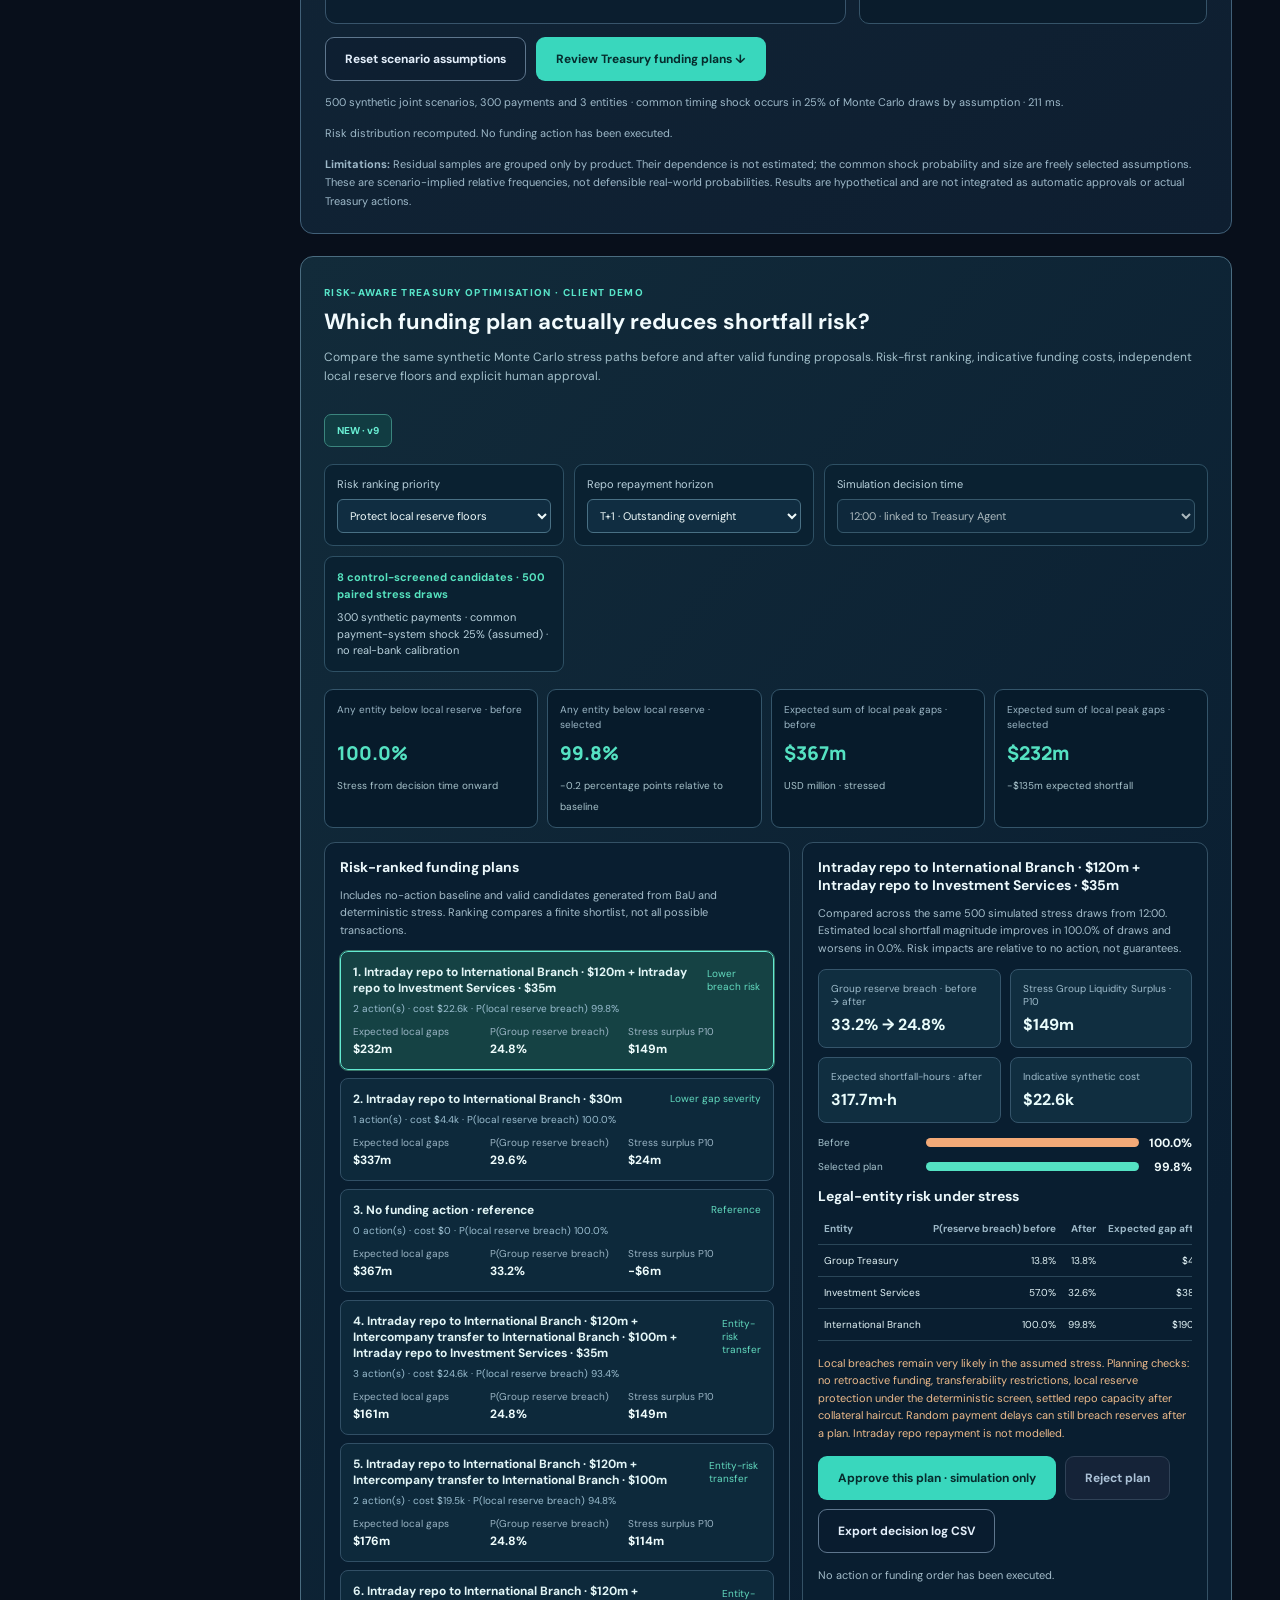
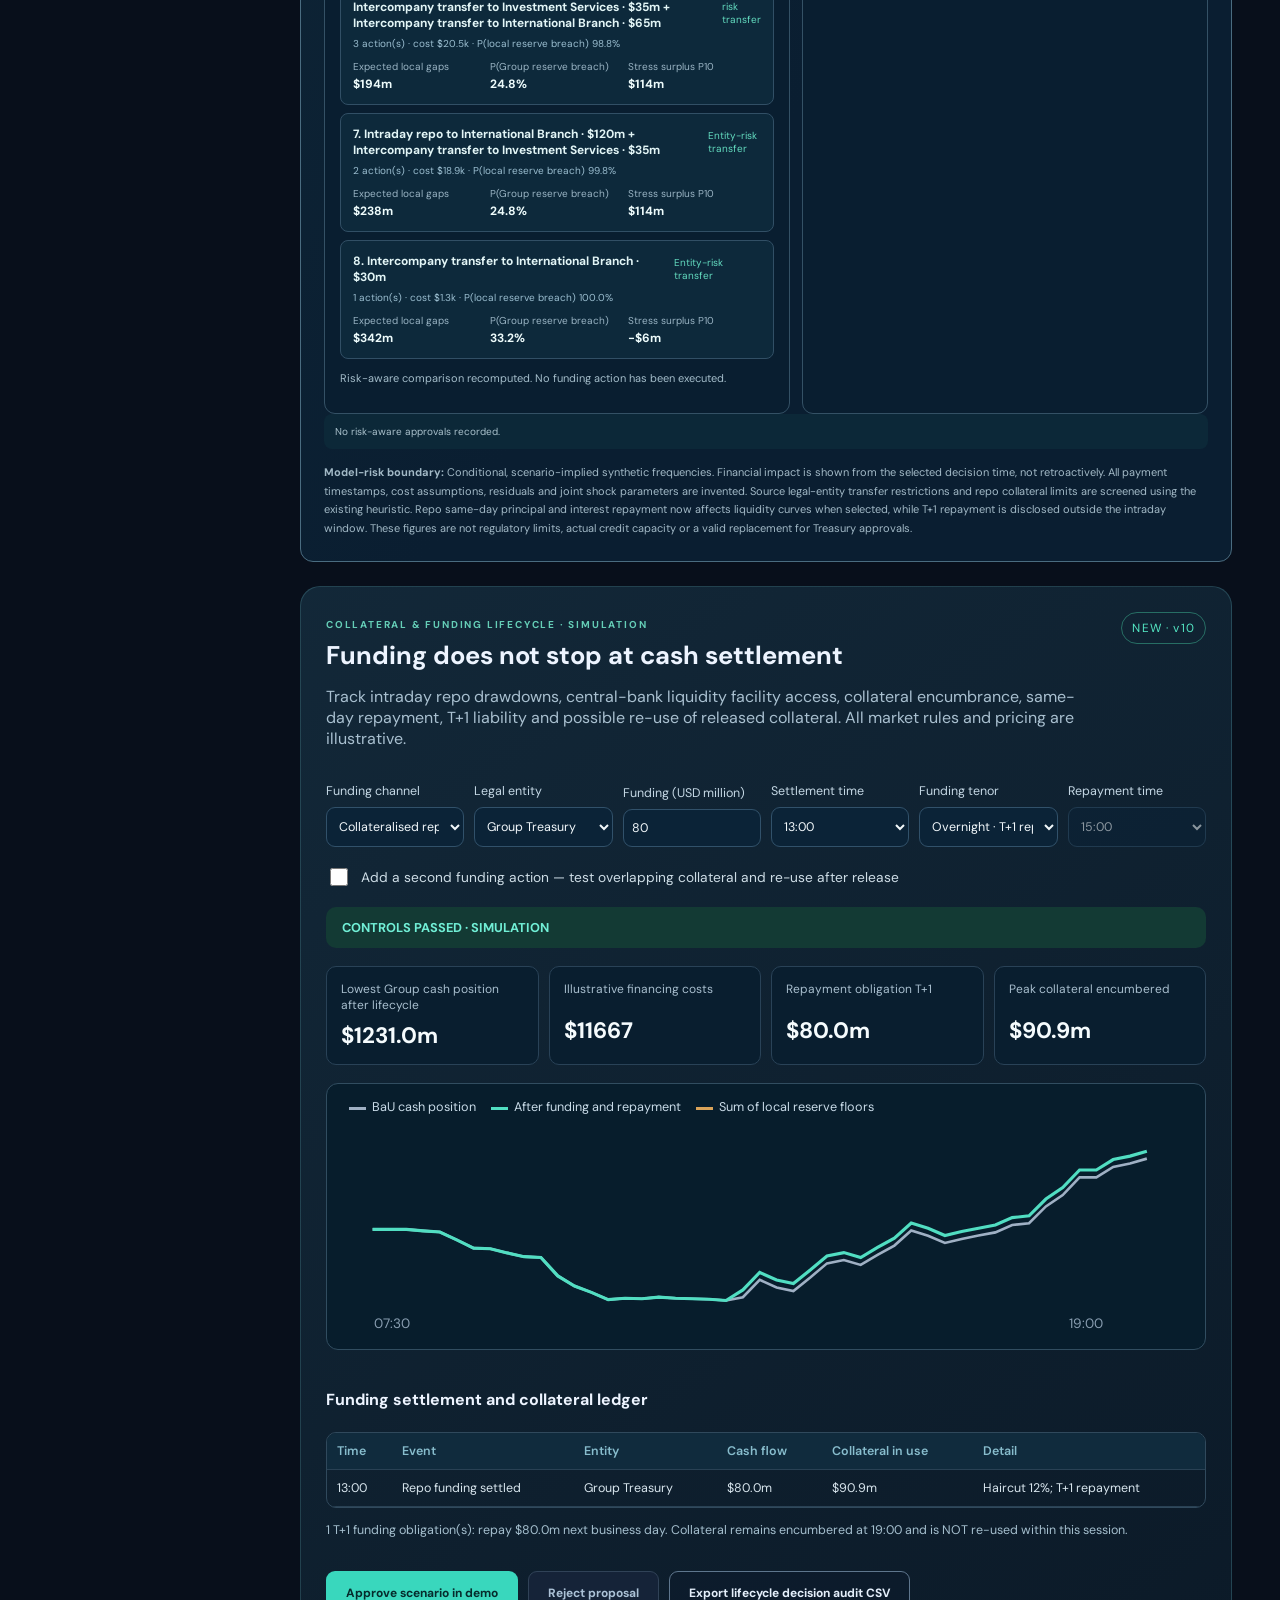
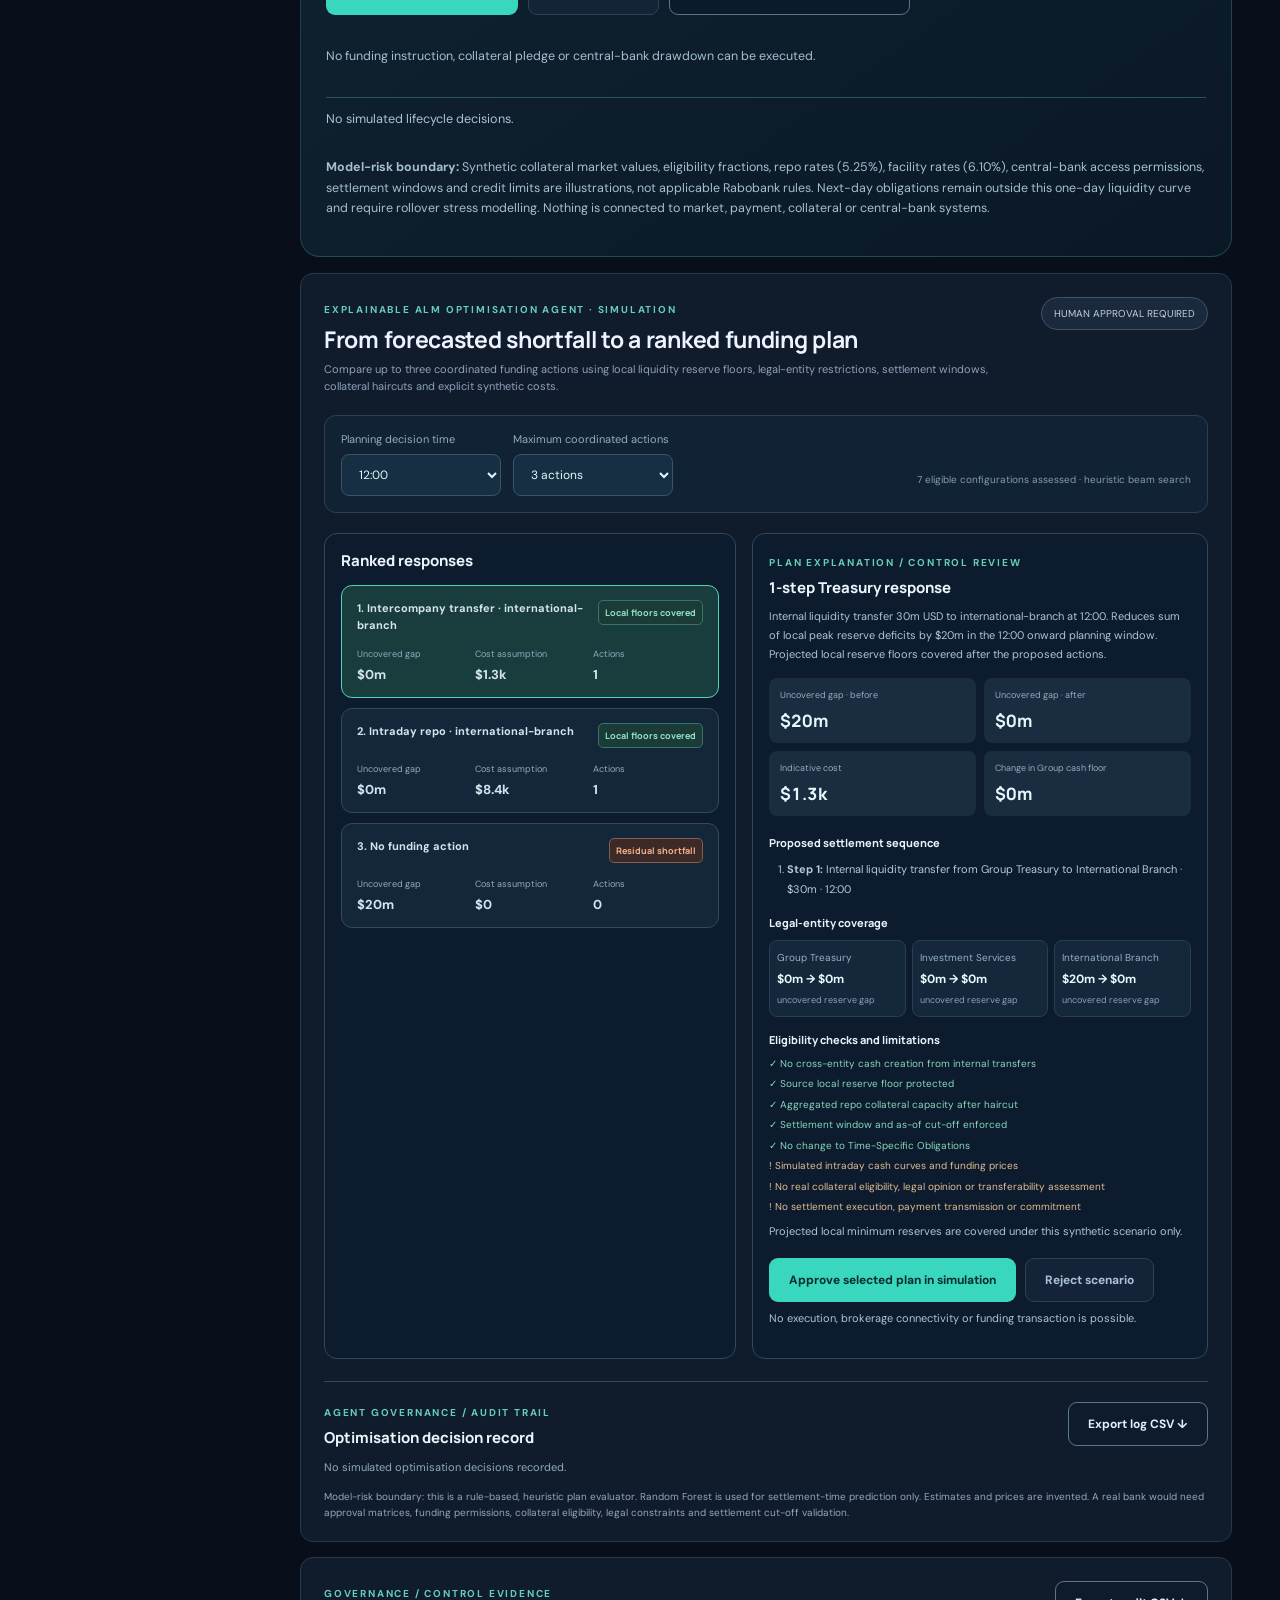
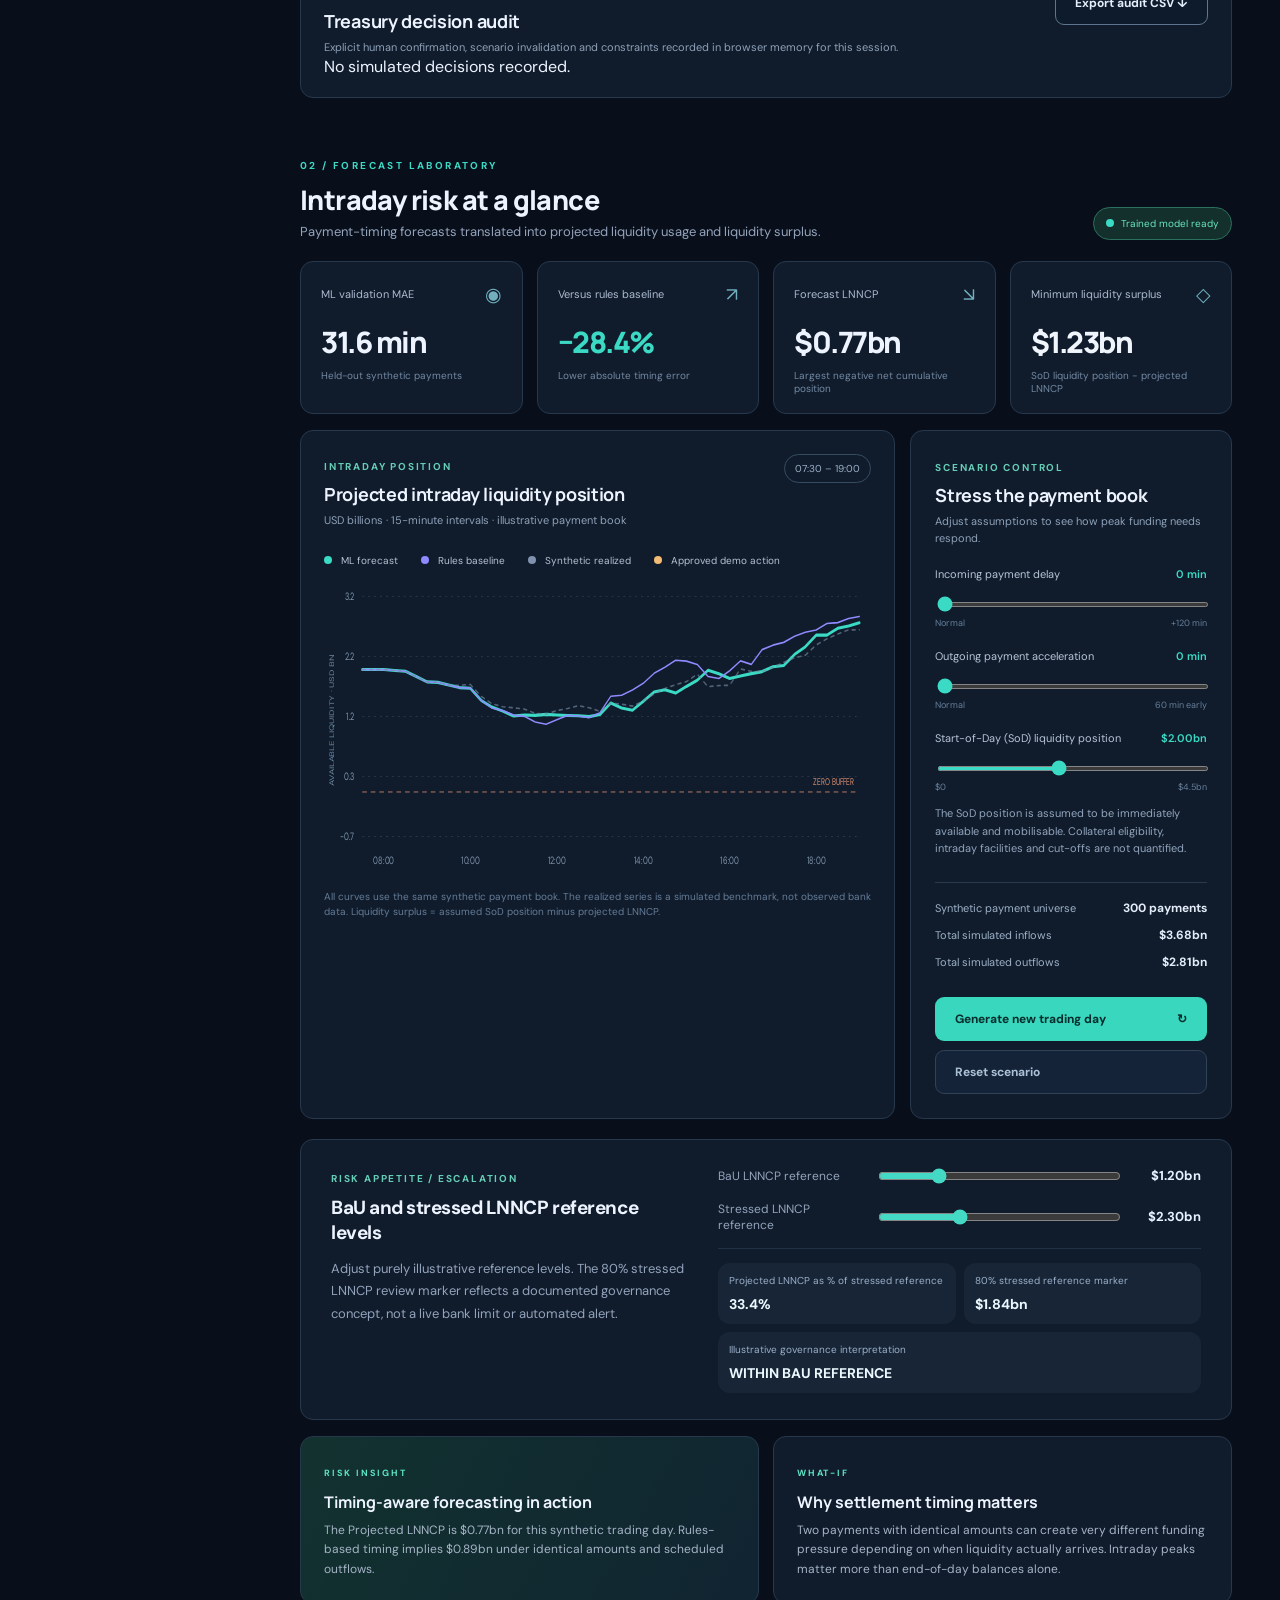
==== commit 2091c10a: "FLOWSTATE 11.2: central revision-aware decision and scenario coordination" ====
--- a/intraday-liquidity-lab/index.html
+++ b/intraday-liquidity-lab/index.html
@@ -12,6 +12,7 @@
 <link rel="stylesheet" href="funding-lifecycle.css">
 <link rel="stylesheet" href="executive.css">
 <link rel="stylesheet" href="client-studio.css">
+<link rel="stylesheet" href="decision-state.css">
 <link rel="icon" type="image/svg+xml" href="favicon.svg">
 </head><body>
 <div class="site-shell">
@@ -35,11 +36,12 @@
     <a class="side-link" href="#methodology"><span>◫</span> Model methodology</a>
   </nav>
   <div class="side-card"><span class="side-card-icon">✦</span><div>Built for better decisions<strong>From payment timing to actionable liquidity foresight.</strong></div></div>
-  <div class="side-bottom">RESEARCH PROTOTYPE <span class="blip"></span><br><small>Version 11.1 · Oct 2026</small></div>
+  <div class="side-bottom">RESEARCH PROTOTYPE <span class="blip"></span><br><small>Version 11.2 · Oct 2026</small></div>
 </aside>
 <main class="main" id="overview">
 <header class="topbar"><div class="breadcrumbs">Treasury solutions <span>/</span> Intraday intelligence</div><div class="top-actions"><span class="privacy-indicator">100% SYNTHETIC DATA</span><span class="avatar">FL</span></div></header>
 <div class="content">
+<section class="ds-strip" aria-label="Scenario and decision governance" id="decision-governance"><div><span class="ds-label">SINGLE SCENARIO / DECISION STATE</span><strong id="ds-status">Awaiting simulation</strong><small id="ds-meta">All approvals are local browser simulations · no external execution</small></div><div class="ds-actions"><button id="ds-audit" type="button" class="btn outline">Unified audit CSV ↓</button></div></section>
 <section class="hero ex-hero"><div class="hero-copy"><div class="eyebrow"><span class="pulse"></span> TREASURY INTELLIGENCE · EXECUTIVE VIEW</div><h1>One group.<br><em>Clear liquidity decisions.</em></h1><p>Forecast payment settlement. Quantify intraday risk. Evaluate funding responses — with every decision subject to human approval.</p><div class="hero-actions"><button id="ex-launch" type="button" class="btn primary">Start 7-minute executive demo <span>↗</span></button><a href="#group-cockpit" class="btn outline">Explore the full platform <span>→</span></a></div></div><div class="hero-art" aria-hidden="true"><div class="orb orb-a"></div><div class="orb orb-b"></div><div class="orb-ring r1"></div><div class="orb-ring r2"></div><div class="hero-vertical">FORECAST / DETECT / ACT</div></div></section>
 <div class="disclosure"><strong>Illustrative proof of concept</strong><span>This entire application uses fabricated transactions, counterparties, model inputs and outcomes. Not affiliated with or endorsed by any bank. Results are not validated for production decisions.</span></div>
 
@@ -304,6 +306,8 @@
 <footer><span>© 2026 FLOWSTATE LAB · INDEPENDENT RESEARCH CONCEPT</span><span>SIMULATED DATA ONLY · NOT INVESTMENT OR RISK ADVICE</span></footer>
 </div></main></div>
 <script defer src="cashflow-engine.js"></script>
+<script defer src="decision-state.js"></script>
+<script defer src="decision-state-ui.js"></script>
 <script defer src="decision-engine.js"></script>
 <script defer src="cockpit-engine.js"></script>
 <script defer src="cockpit-ui.js"></script>
--- a/intraday-liquidity-lab/client-studio.css
+++ b/intraday-liquidity-lab/client-studio.css
@@ -0,0 +1,20 @@
+/* FLOWSTATE 11.1 · three-audience client studio; no speculative production data. */
+.studio-section{margin-top:34px}.studio-section .panel{background:#102337;border:1px solid #304958}
+.studio-modes{display:grid;grid-template-columns:repeat(3,minmax(0,1fr));gap:12px;margin:18px 0}
+.studio-mode{background:#14293d;border:1px solid #355066;color:#e3f0fa;border-radius:12px;cursor:pointer;padding:18px;text-align:left;display:flex;flex-direction:column;gap:7px;transition:.2s}
+.studio-mode strong{font-size:14px}.studio-mode small{color:#95aabb;font-size:11px}.studio-mode.selected,.studio-preset.selected{background:#1a4345;border-color:#55dfc7;box-shadow:inset 0 0 0 1px #43d9c5}
+.studio-mode:hover,.studio-preset:hover{border-color:#5bc9ba}
+.studio-story{display:flex;align-items:center;justify-content:space-between;gap:20px}.studio-story h3,.studio-presets h3,.studio-value h3,.studio-validation h3,.studio-enterprise h3{font-size:19px;letter-spacing:-.025em;margin:8px 0}
+.studio-story p,.studio-presets p,.studio-value>p,.studio-validation>p,.studio-enterprise p{font-size:12px;color:#a5bdd1;line-height:1.65;margin:7px 0}
+.studio-presets{margin-top:13px;display:flex;align-items:center;justify-content:space-between;gap:22px}
+.studio-preset-actions{display:flex;flex-wrap:wrap;gap:7px}.studio-preset{background:#172d43;color:#deebf5;border:1px solid #3e576a;border-radius:9px;cursor:pointer;font-size:11px;padding:12px 14px}.studio-preset.reset{color:#9ec8d9}
+.studio-grid{display:grid;grid-template-columns:1.15fr 1fr;gap:14px;margin-top:14px}.studio-grid>.panel{min-width:0}
+.studio-inputs{display:grid;grid-template-columns:repeat(2,minmax(0,1fr));gap:14px;margin:23px 0}.studio-inputs label{display:grid;gap:8px;color:#b6cadd;font-size:11px}.studio-inputs select{width:100%;min-width:0;background:#193247;border:1px solid #3a5866;border-radius:8px;padding:11px;color:#f2f7fa}.studio-inputs .studio-range{grid-column:1/-1;display:grid;grid-template-columns:1fr auto;align-items:center}.studio-inputs .studio-range input{grid-column:1/-1;width:100%;accent-color:#38d7bf}
+.studio-value-grid{display:grid;grid-template-columns:repeat(2,minmax(0,1fr));gap:9px}.studio-value-grid>div,.studio-quality>div{border:1px solid #304c5c;border-radius:9px;background:#183144;padding:12px;min-width:0}.studio-value-grid span,.studio-quality small{display:block;font-size:10px;color:#9eb6c9;line-height:1.5}.studio-value-grid strong,.studio-quality strong{display:block;margin-top:7px;font-size:19px;color:#dcf5ec;font-variant-numeric:tabular-nums}
+.studio-economics{display:grid;gap:9px;margin:15px 0}.studio-economics>div{display:flex;flex-wrap:wrap;gap:10px;justify-content:space-between;padding:7px 0;border-bottom:1px solid #29455a}.studio-economics small{color:#9db2c4}.studio-economics strong{font-size:12px;color:#e4f4e9;text-align:right}.studio-result-note,.studio-validation-warning{font-size:11px;line-height:1.65;padding:13px 15px;border-radius:9px;border:1px solid #47606f;background:#193447;color:#bcdbdc}
+.studio-result-note[data-status="reject"]{background:#342a2a;border-color:#926152;color:#ffcfb0}.studio-quality{display:grid;gap:9px;margin:18px 0}.studio-quality>div{display:flex;justify-content:space-between;gap:12px;align-items:center}.studio-quality strong{margin:0;text-align:right;font-size:12px}.studio-validation-warning{color:#ffe4bb;background:#322b28;border-color:#745a4c}.studio-fine,.studio-footer-note{color:#859db2;font-size:11px;line-height:1.7}
+.studio-enterprise{margin-top:14px}.studio-architecture{display:grid;grid-template-columns:repeat(3,minmax(0,1fr));gap:10px;margin-top:18px}.studio-architecture>div{padding:16px;border:1px solid #35566a;background:#172d42;border-radius:10px;min-width:0}.studio-architecture b{display:block;font-size:12px;color:#cdeee6}.studio-architecture small{display:block;font-size:10px;line-height:1.65;color:#a4b8c9;margin-top:10px}.studio-gates{display:flex;flex-wrap:wrap;gap:7px;margin-top:16px}.studio-gates span{padding:8px 11px;font-size:10px;border:1px solid #3c5b5c;background:#173439;border-radius:99px;color:#a6e4d5}
+.studio-footer-note{margin:18px 4px 0}
+@media(max-width:1200px){.studio-grid{grid-template-columns:1fr}.studio-presets{display:block}.studio-preset-actions{margin-top:15px}}
+@media(max-width:760px){.studio-modes,.studio-architecture{grid-template-columns:1fr}.studio-story{display:block}.studio-story>a{margin-top:15px;display:inline-block}.studio-value-grid{grid-template-columns:1fr 1fr}.studio-inputs{grid-template-columns:1fr}.studio-inputs .studio-range{grid-column:auto}.studio-quality>div{align-items:flex-start;flex-direction:column}.studio-quality strong{text-align:left}}
+@media(max-width:390px){.studio-value-grid{grid-template-columns:1fr}}
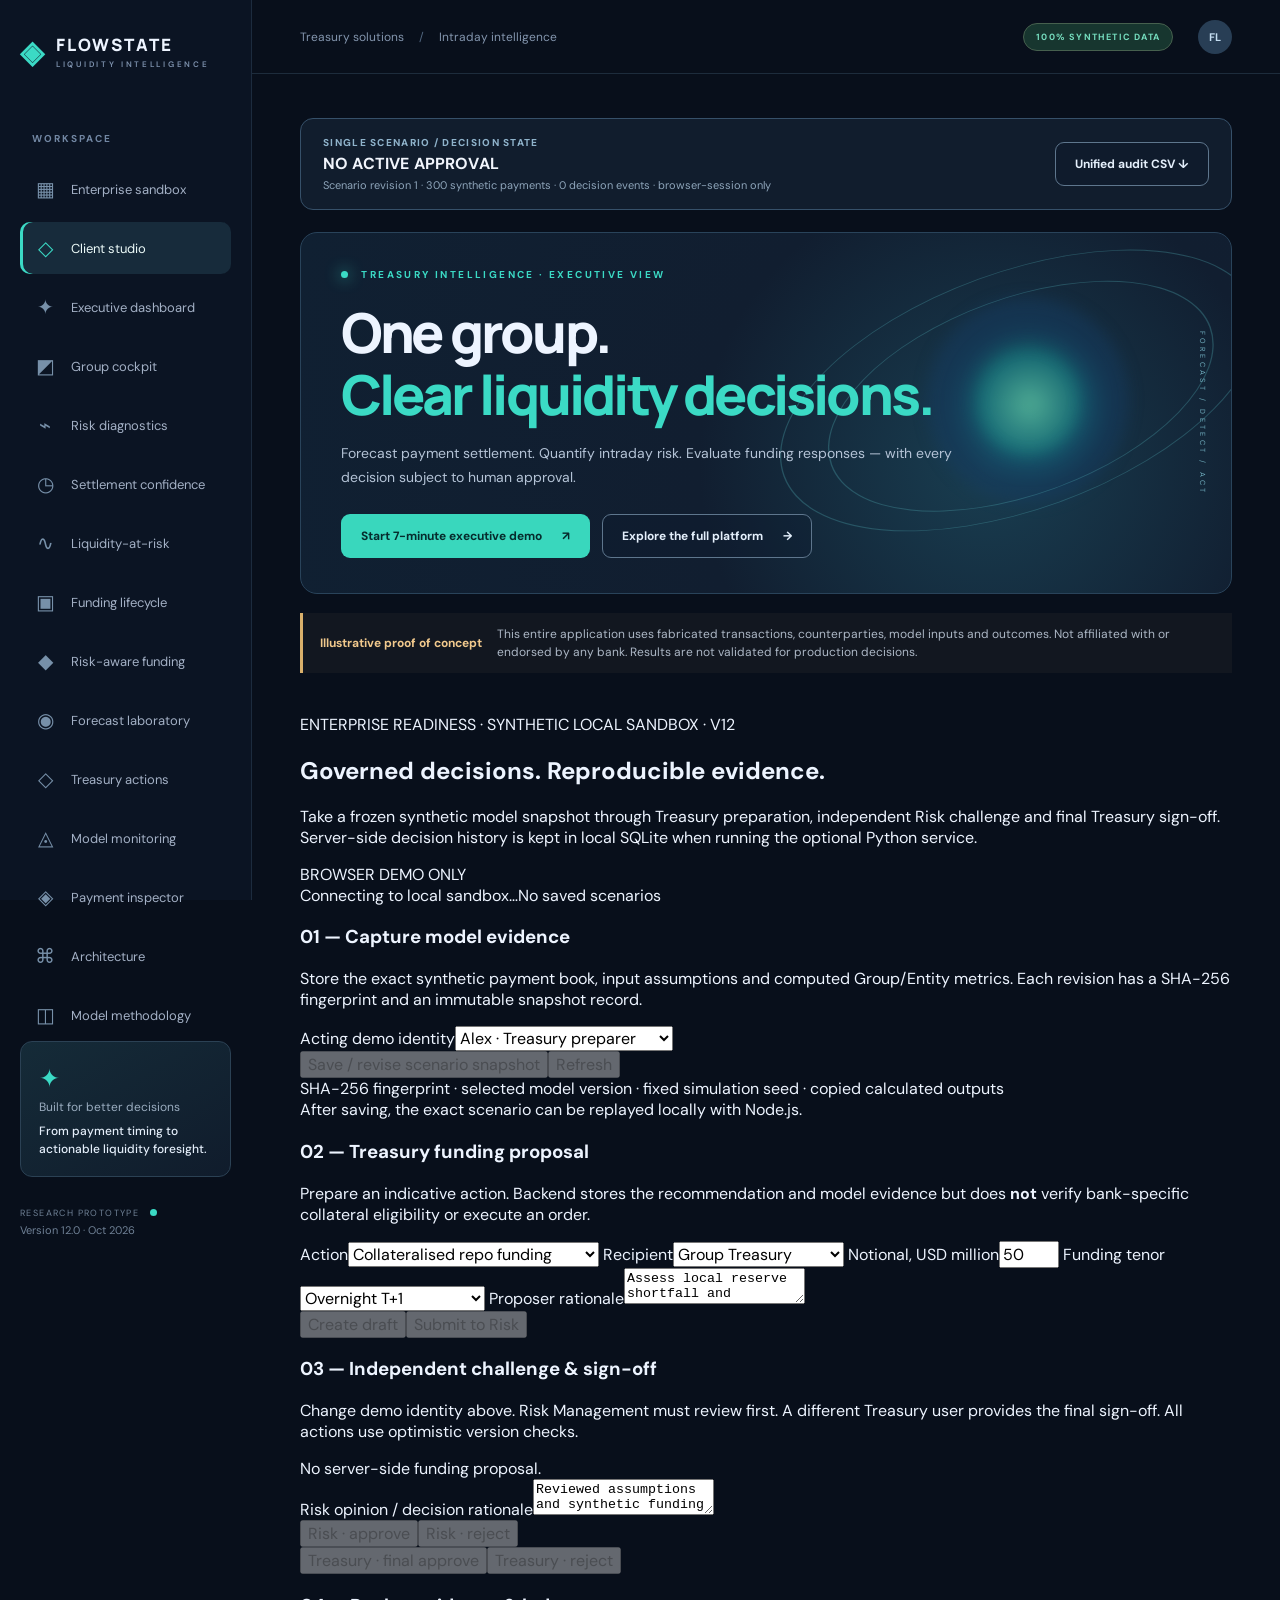
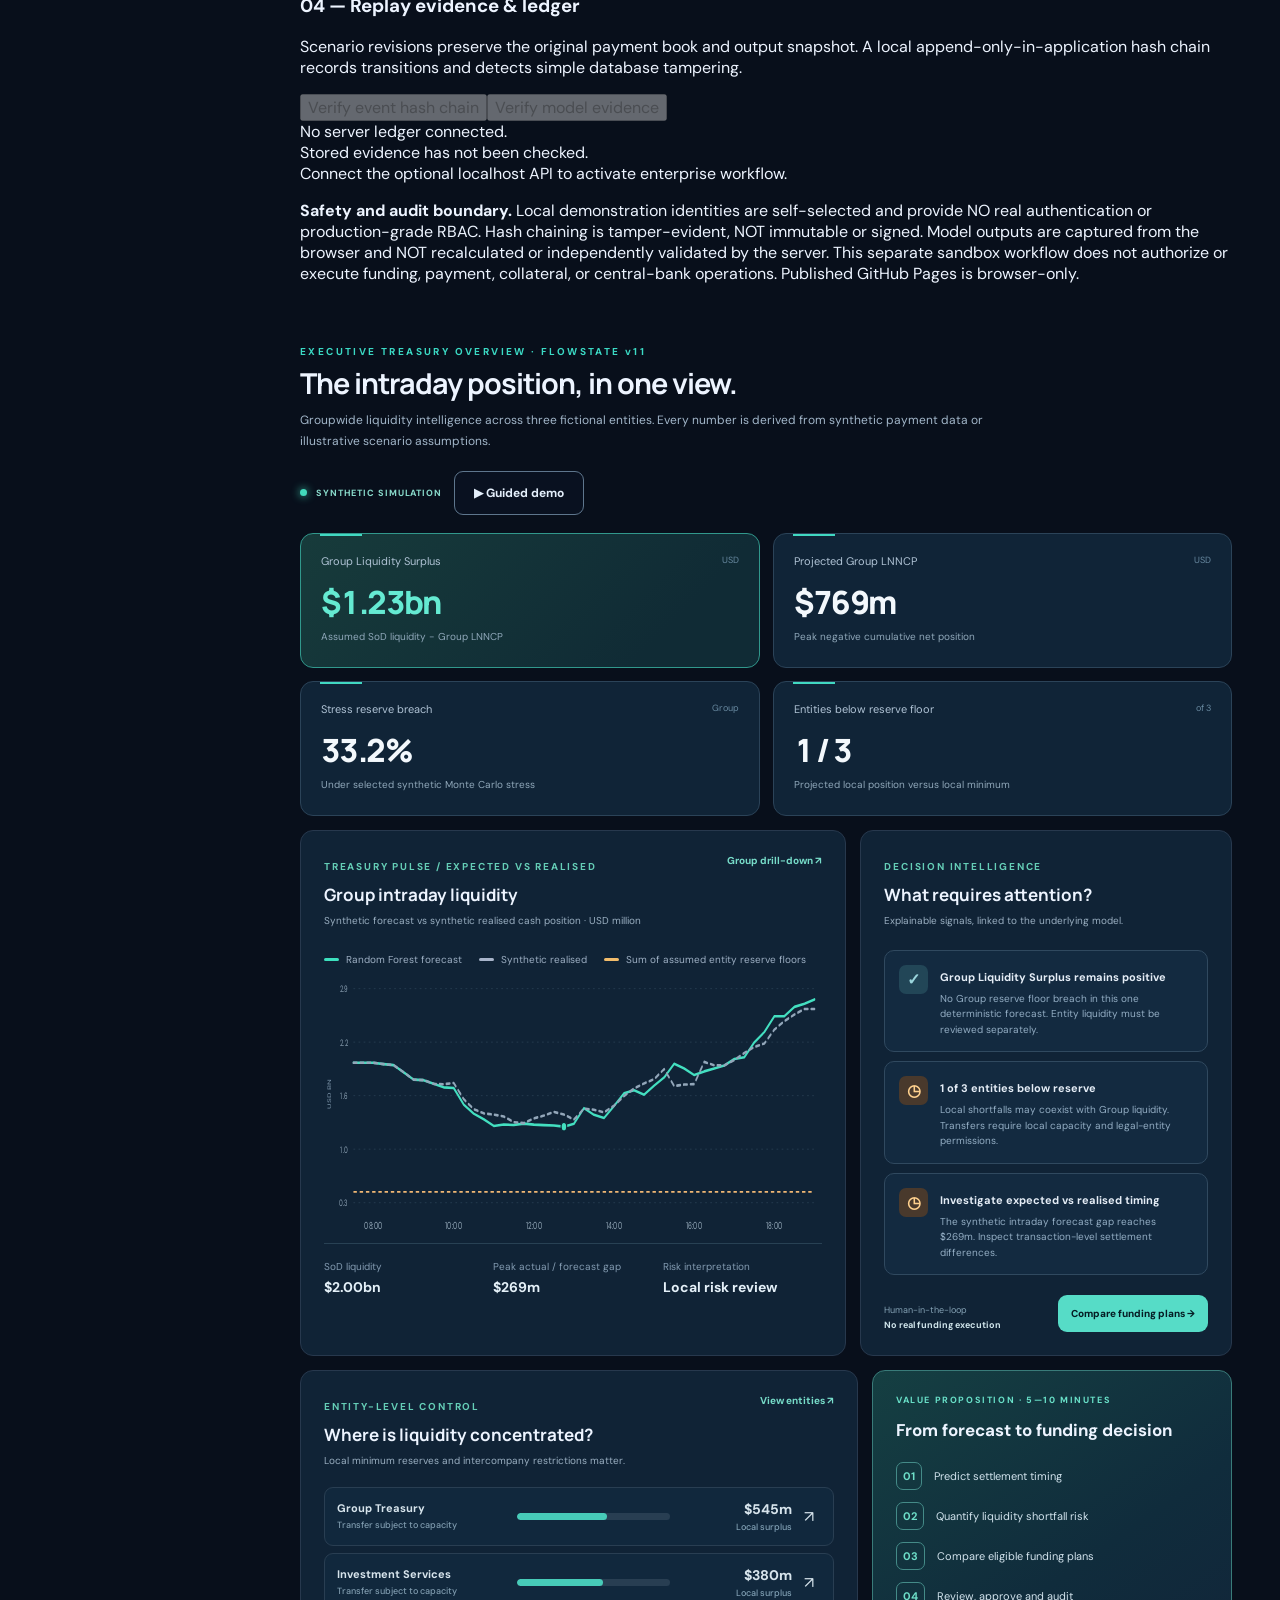
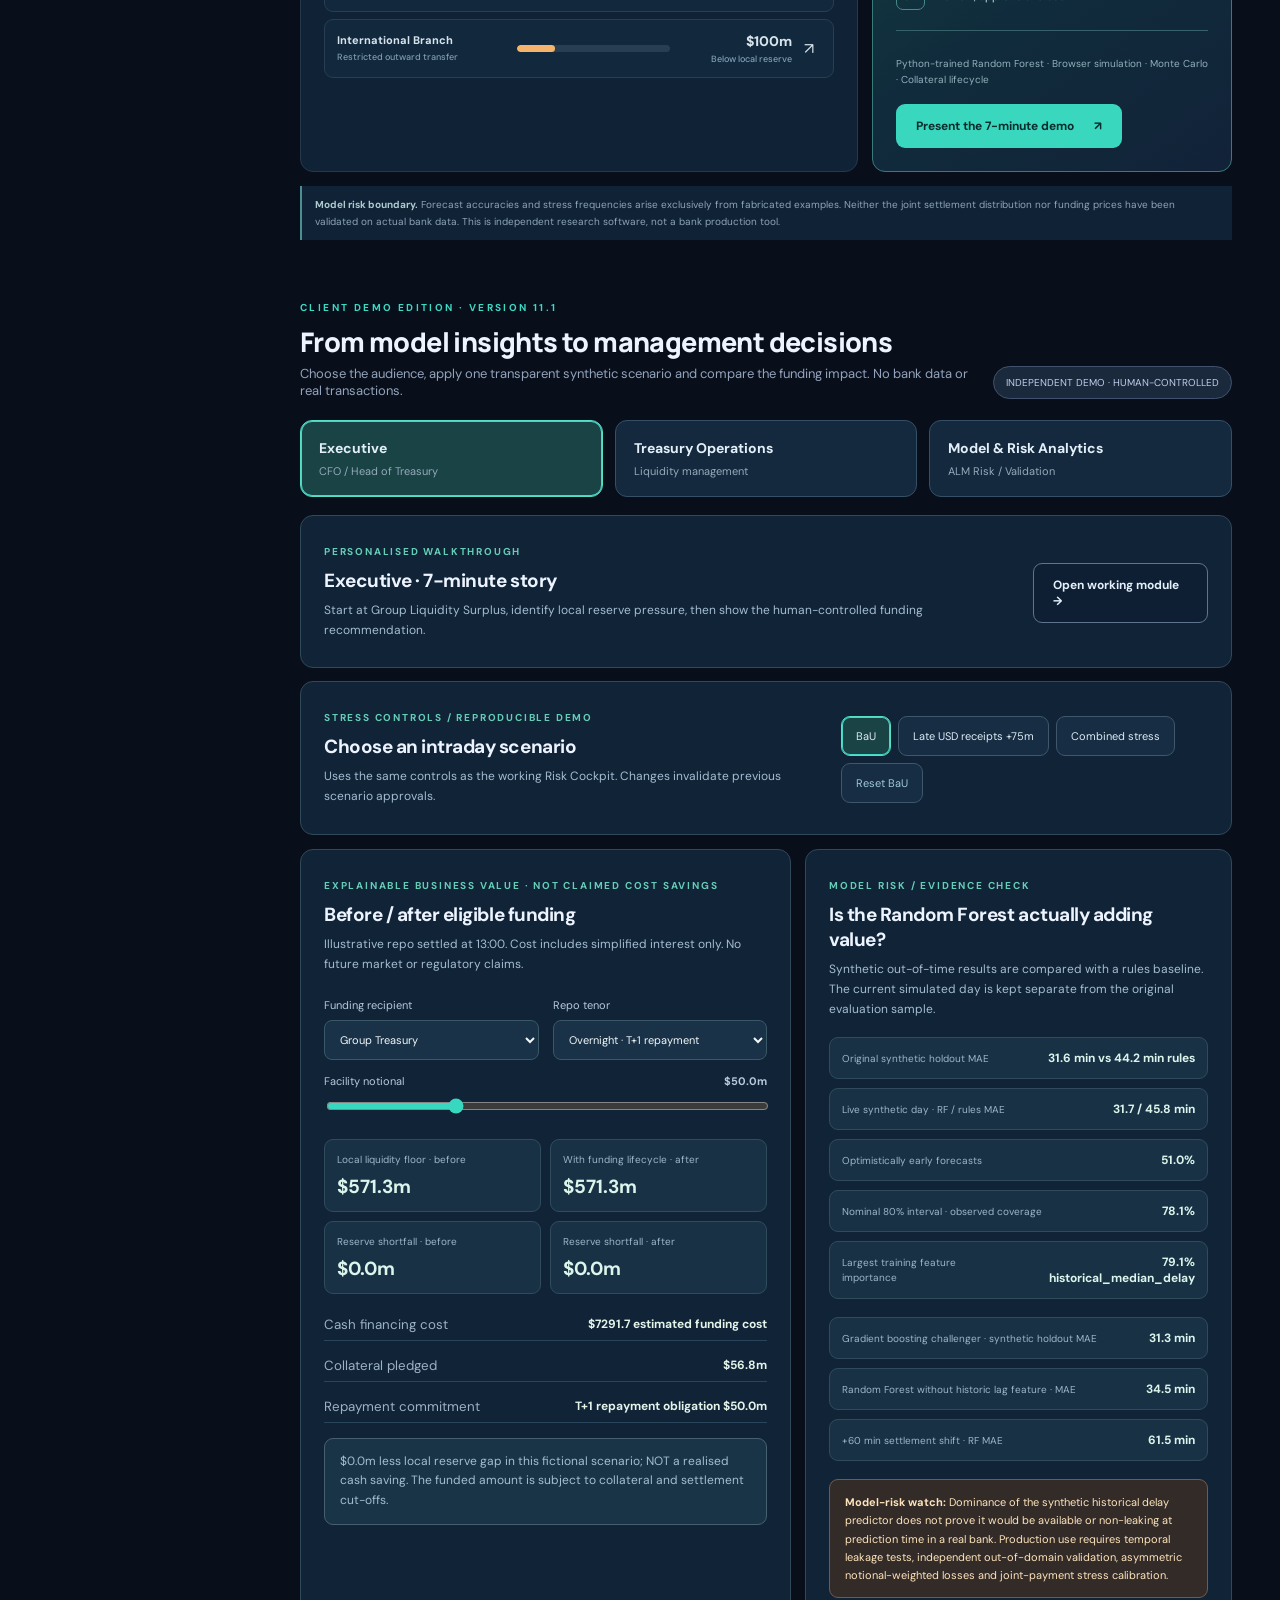
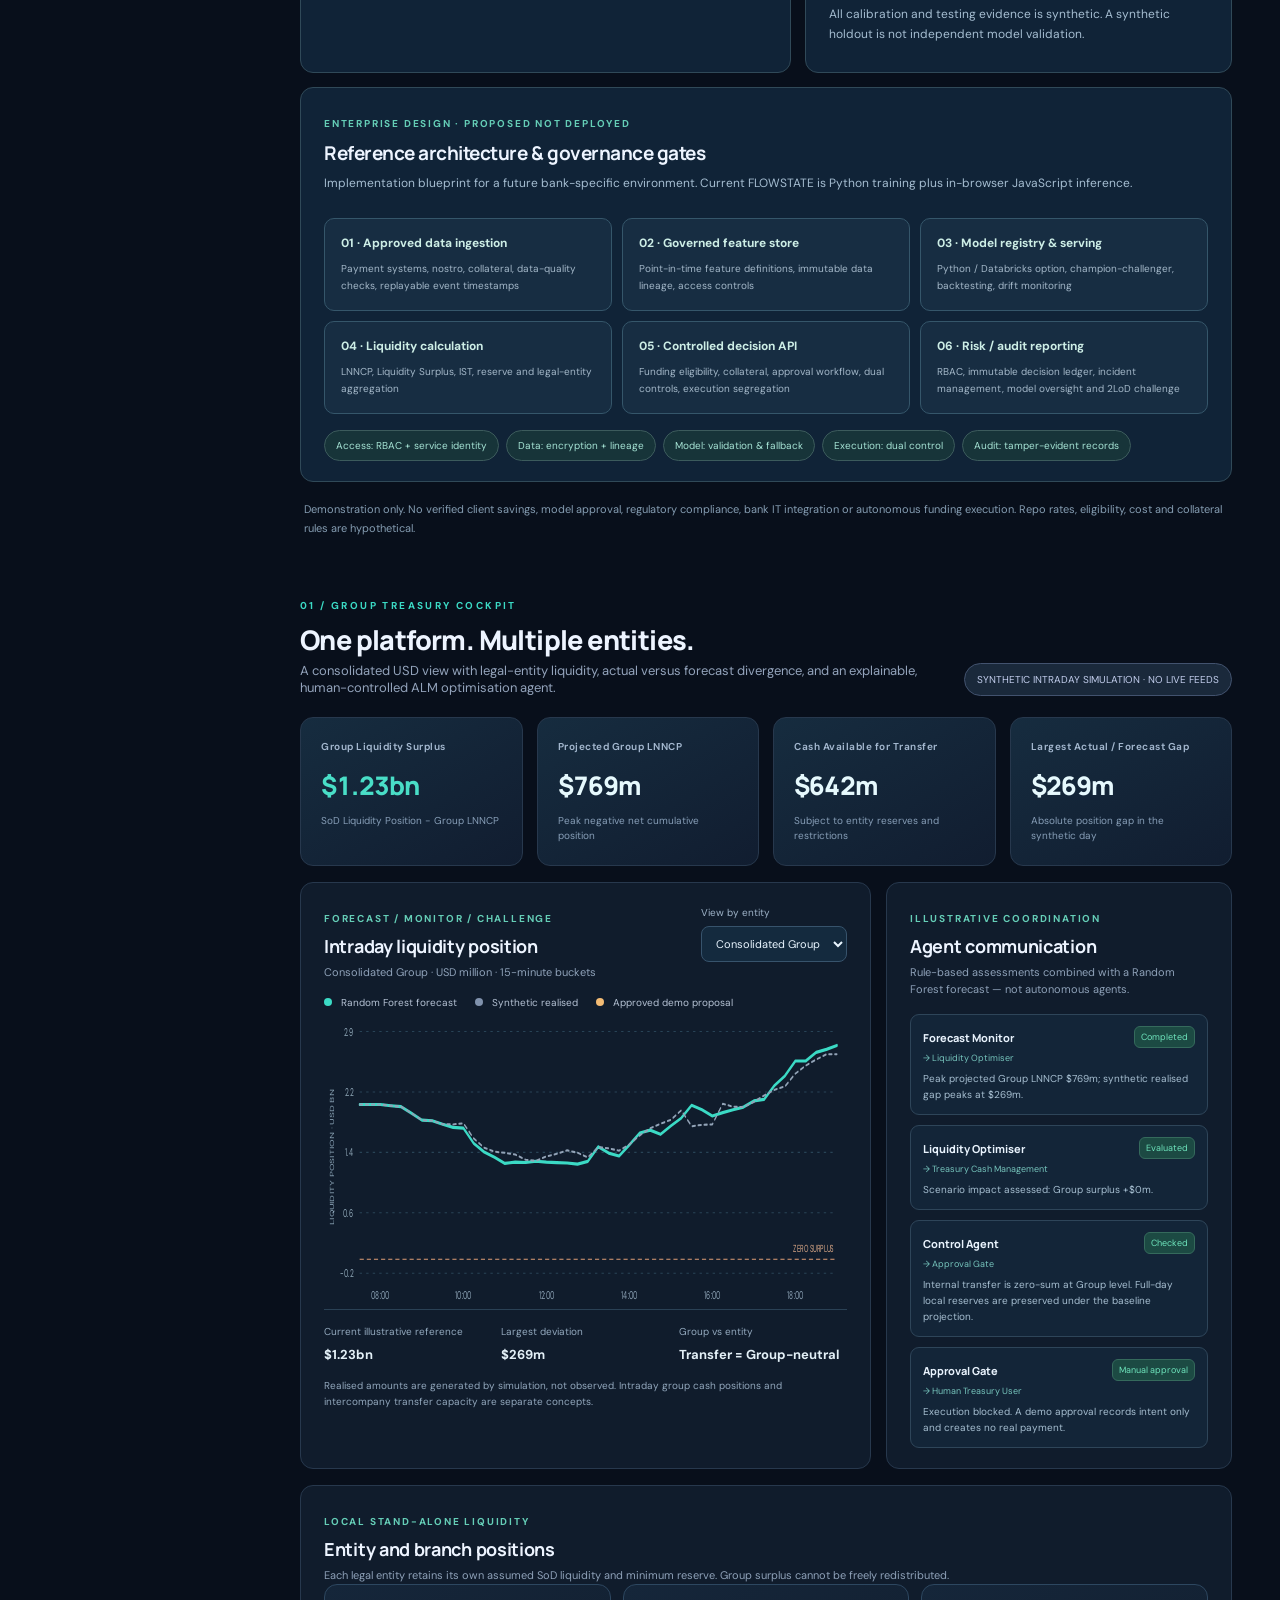
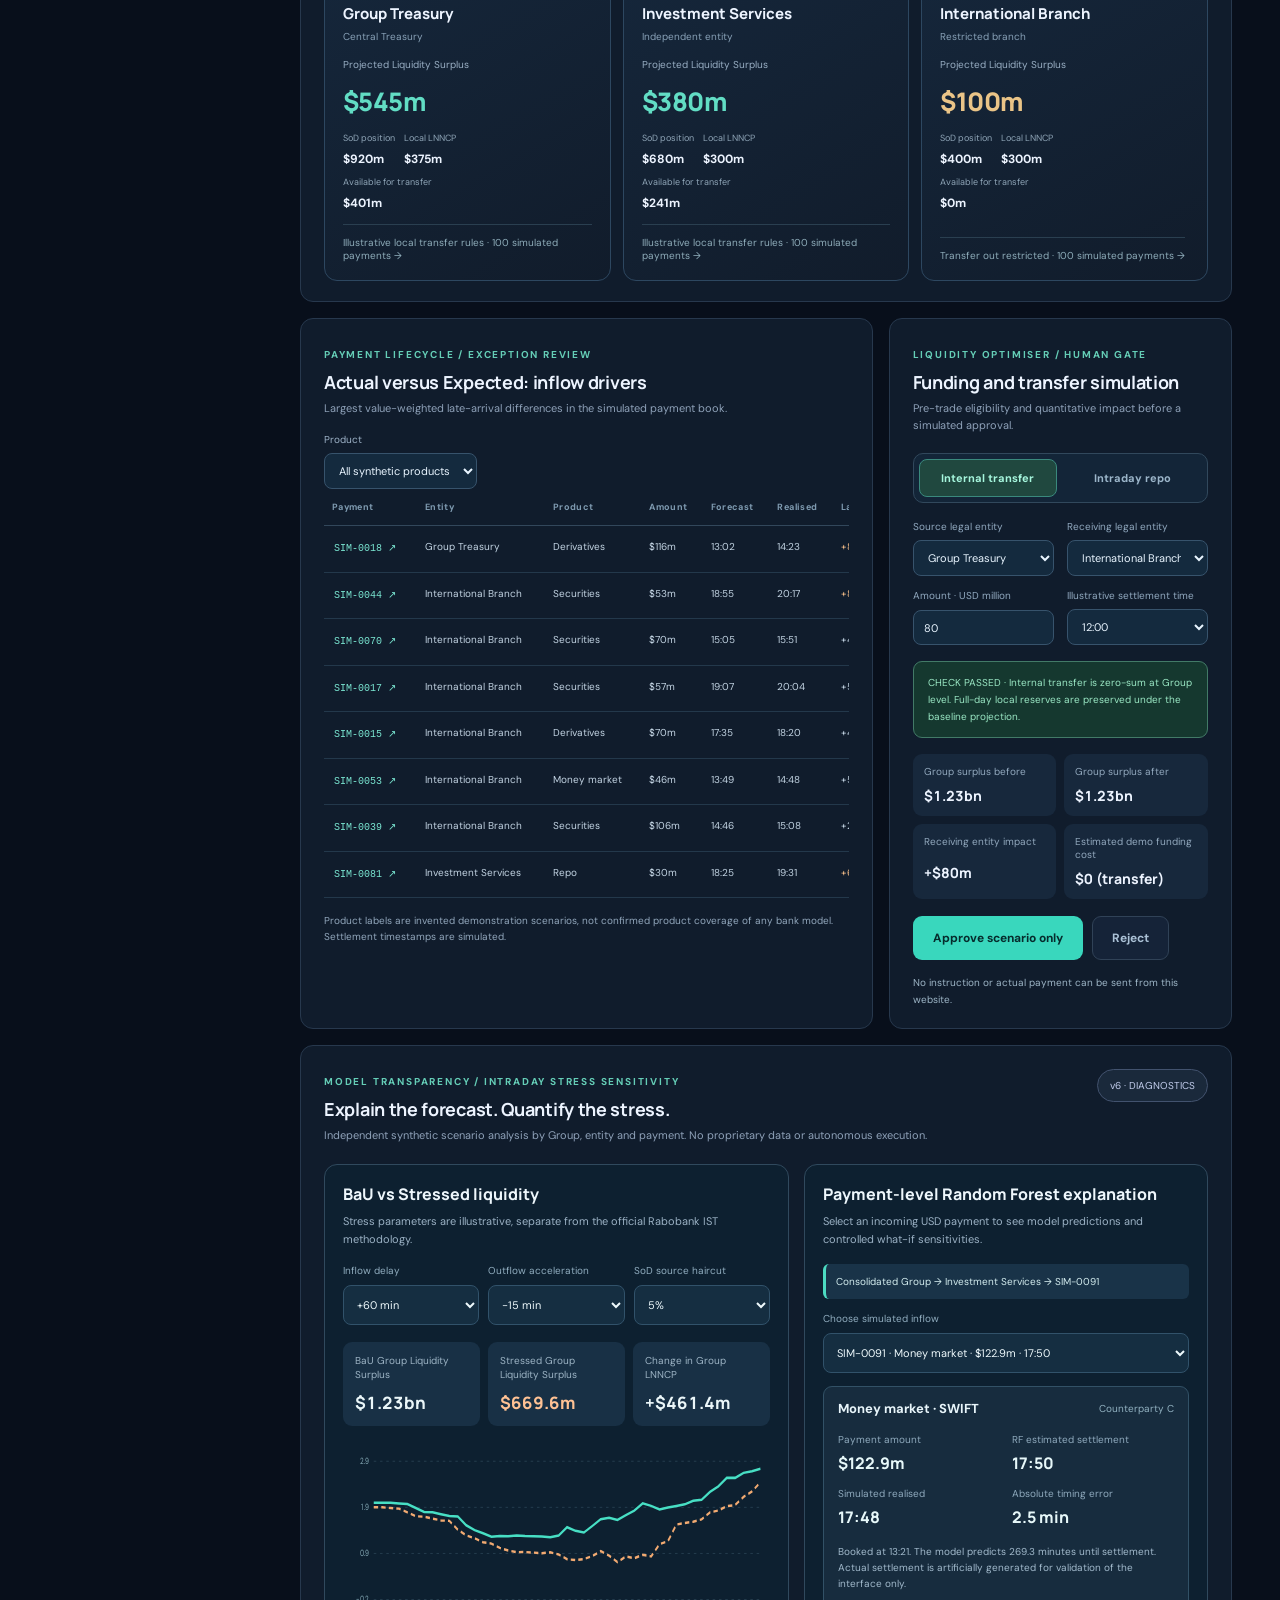
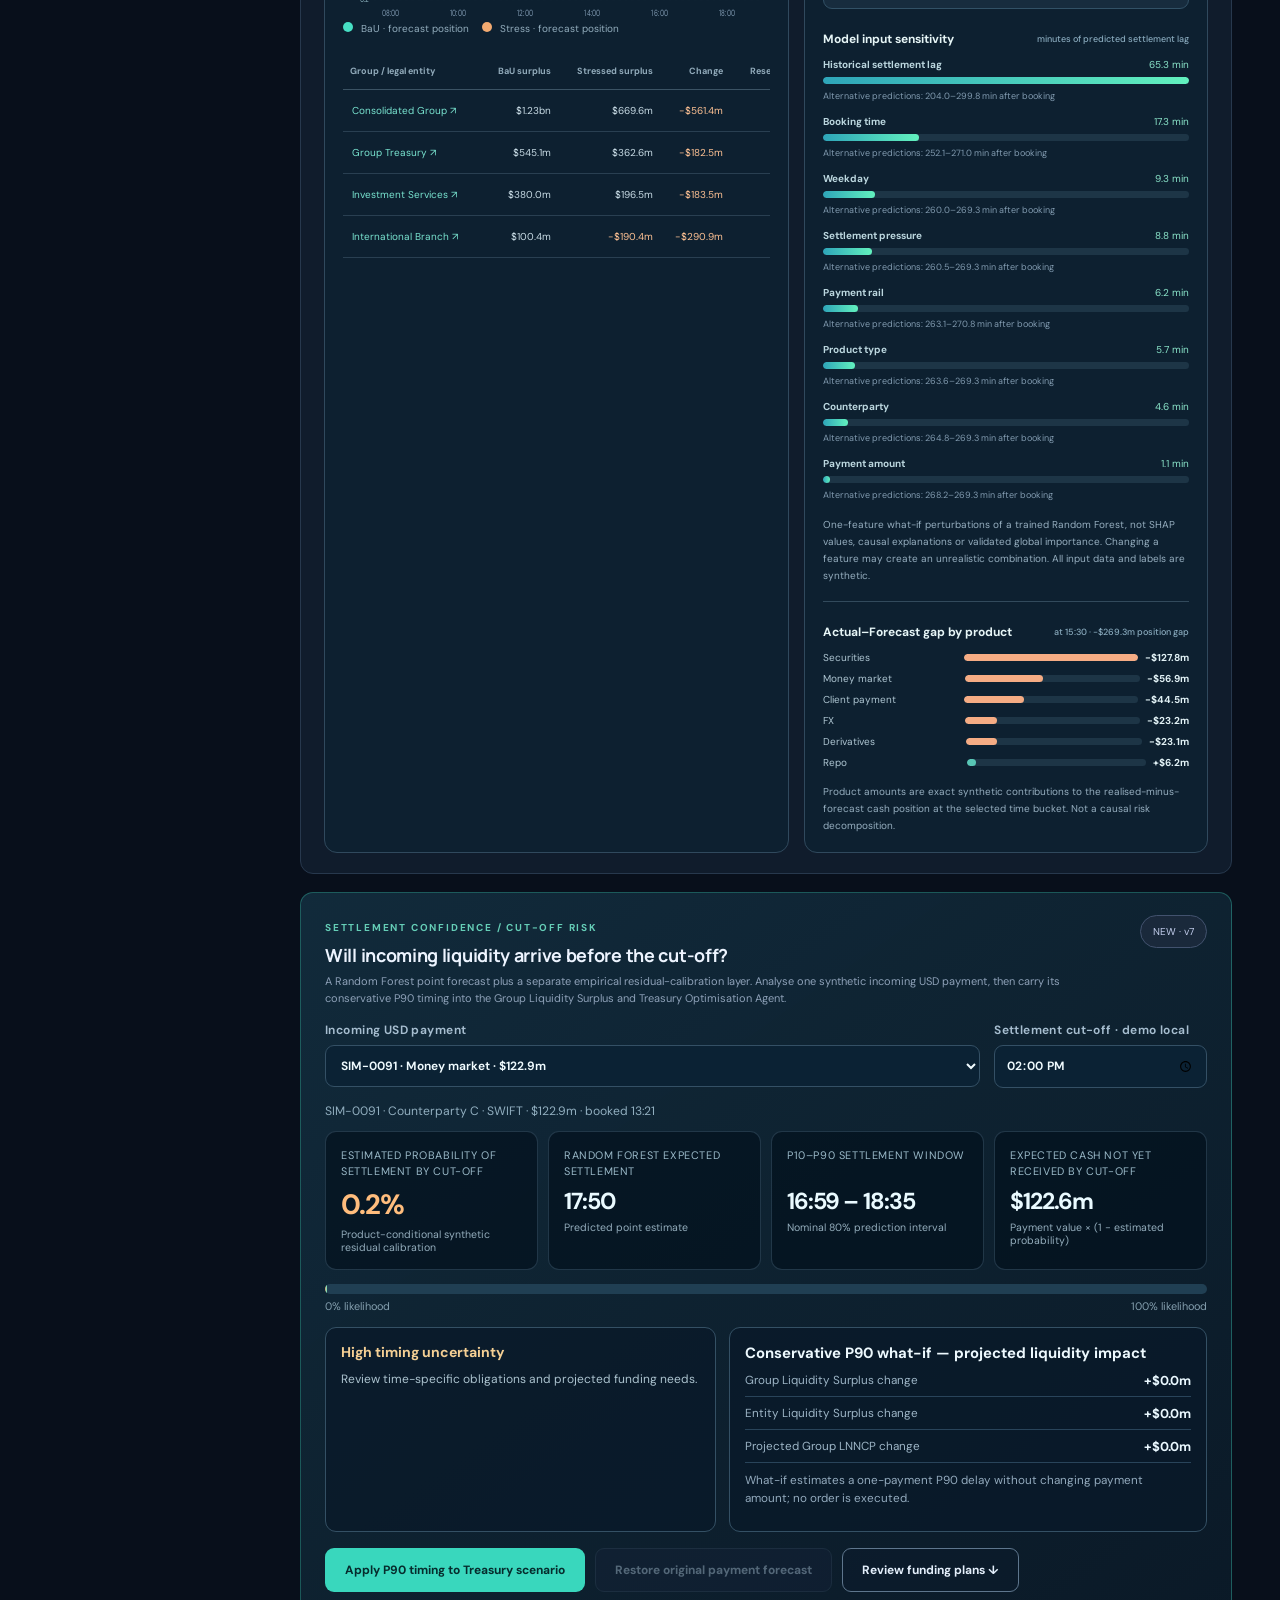
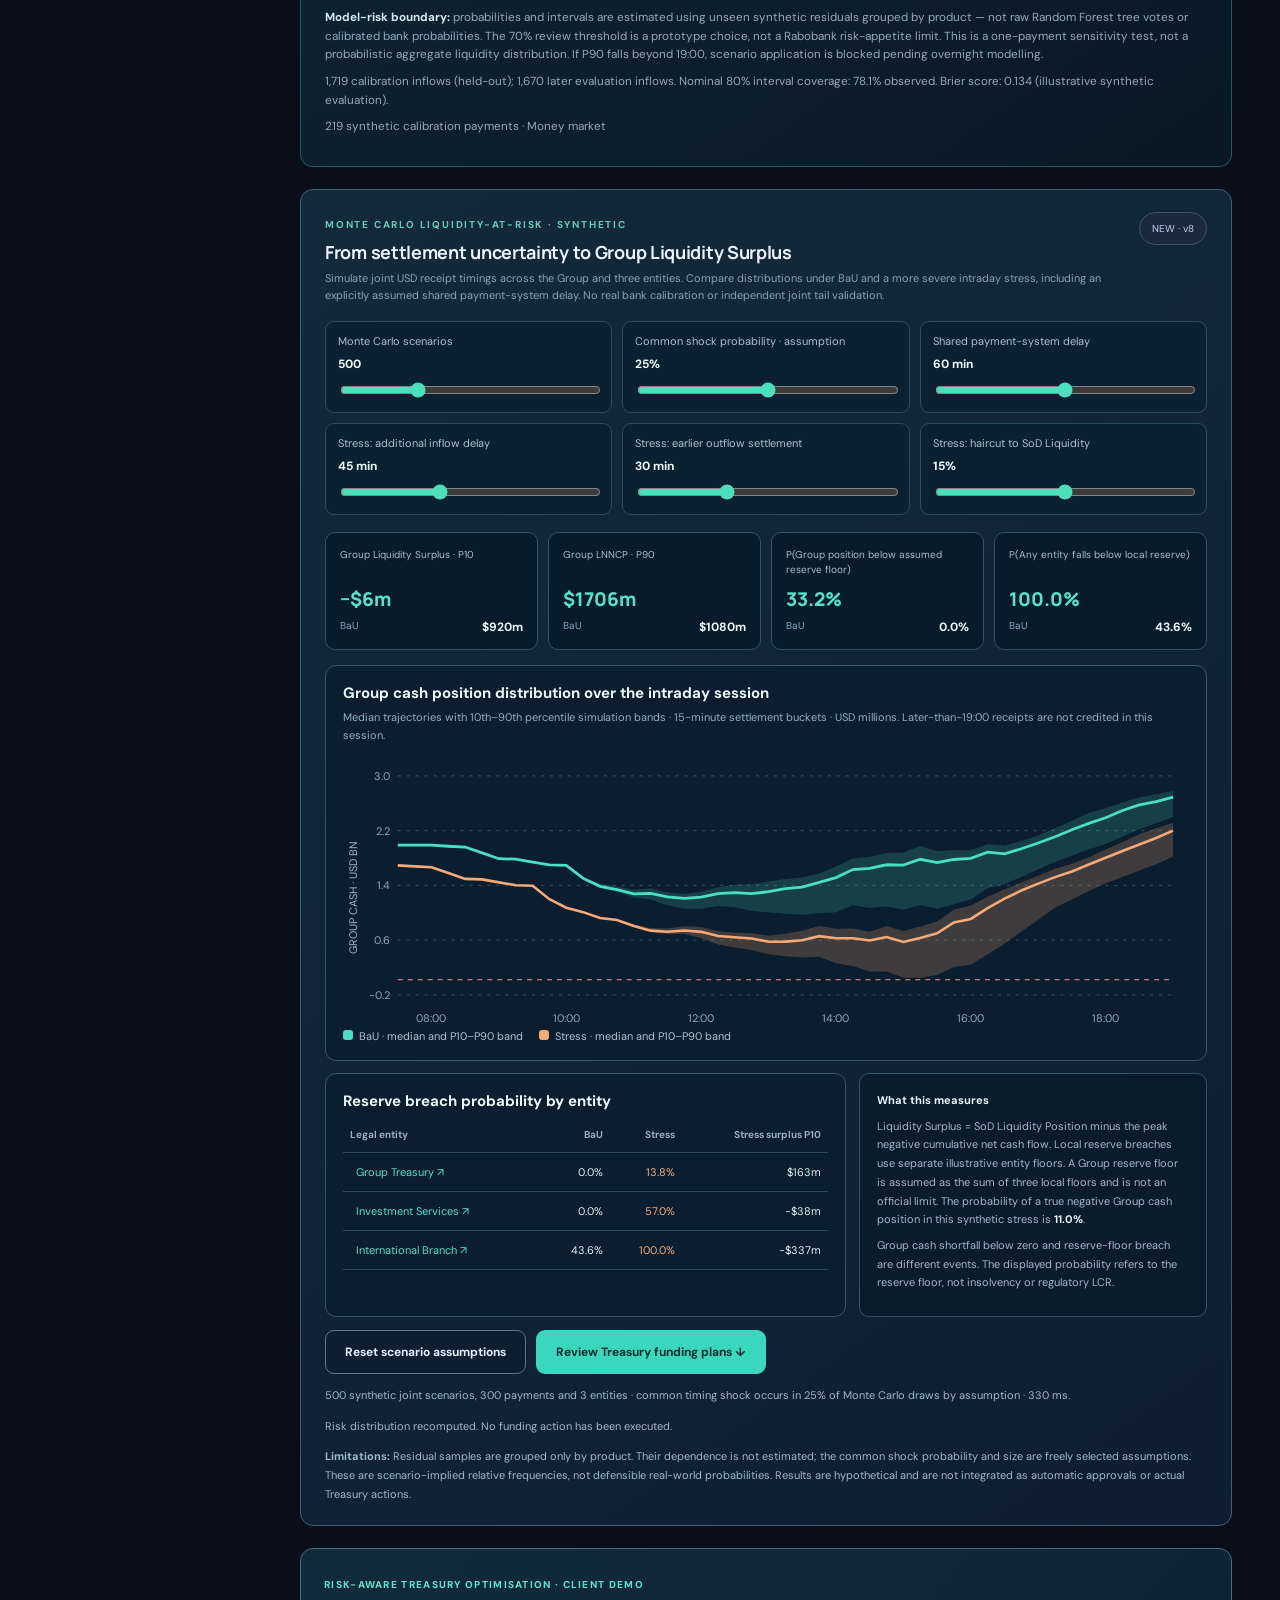
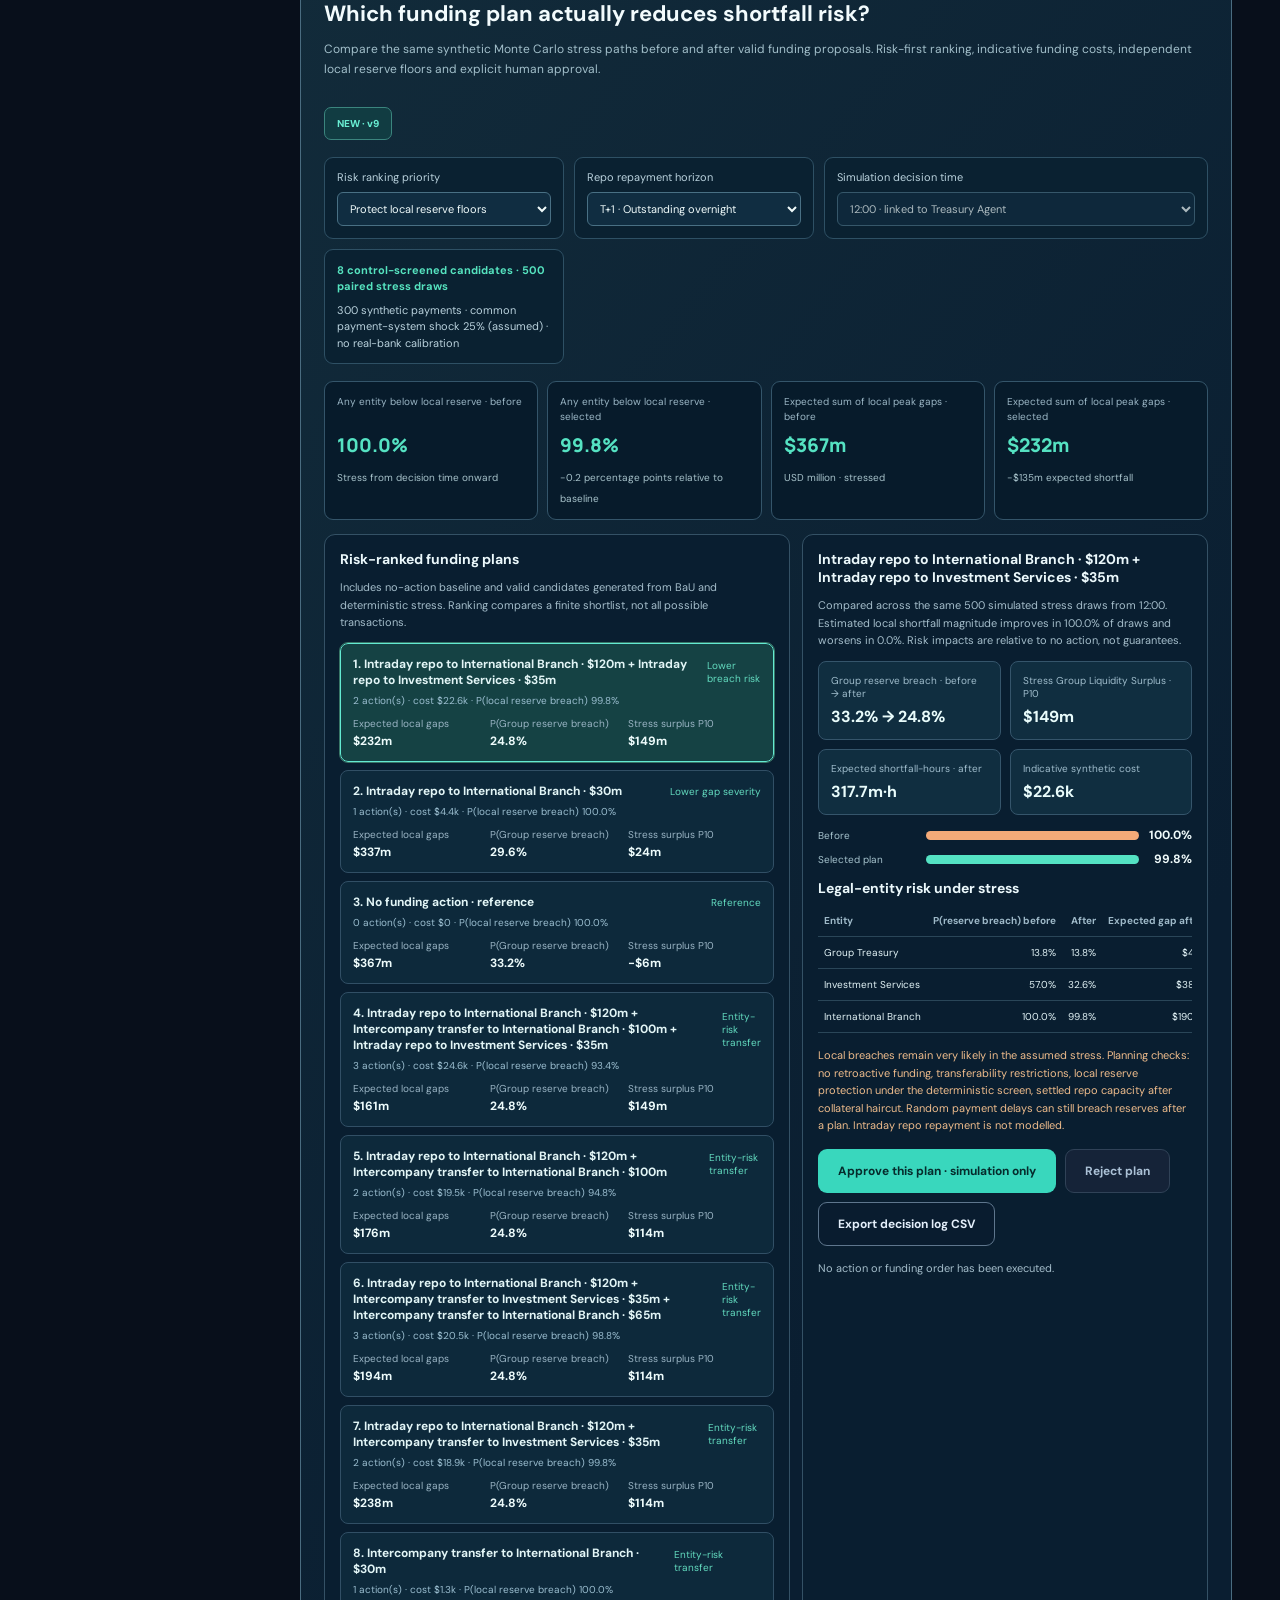
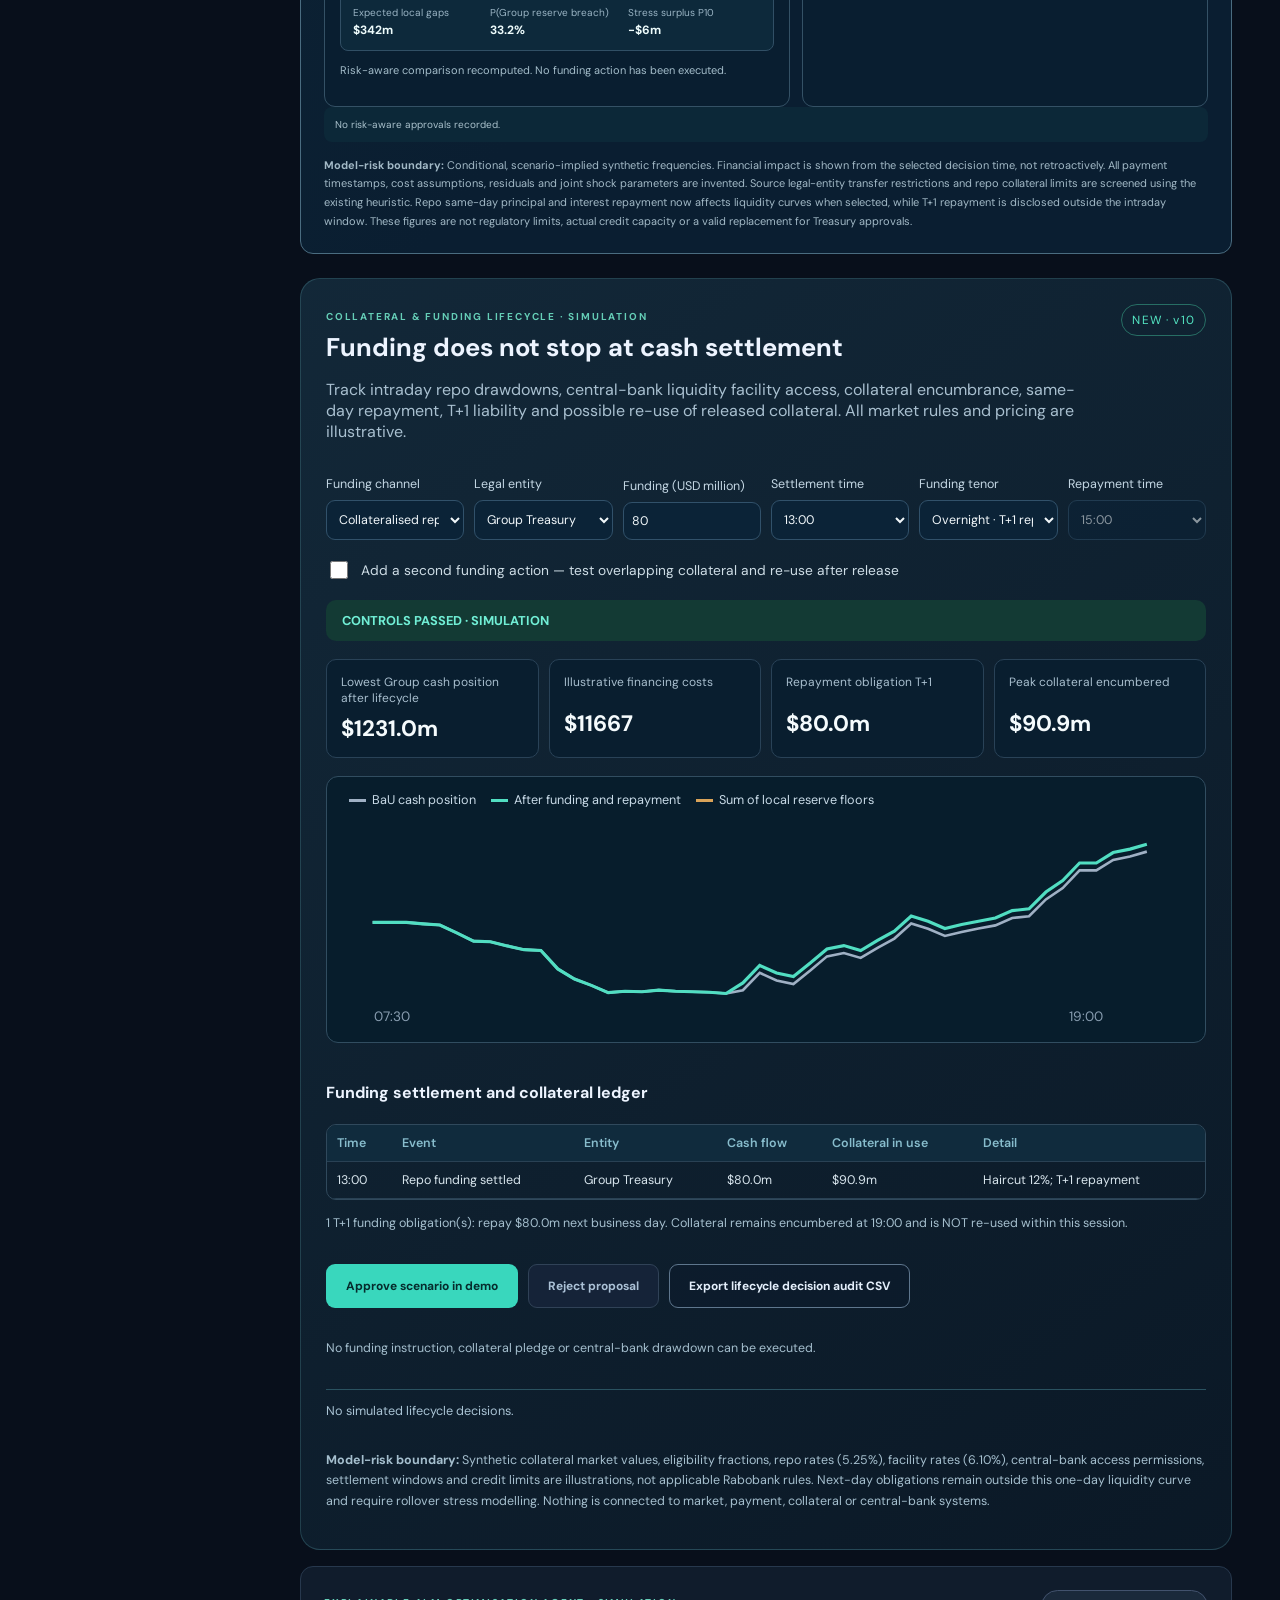
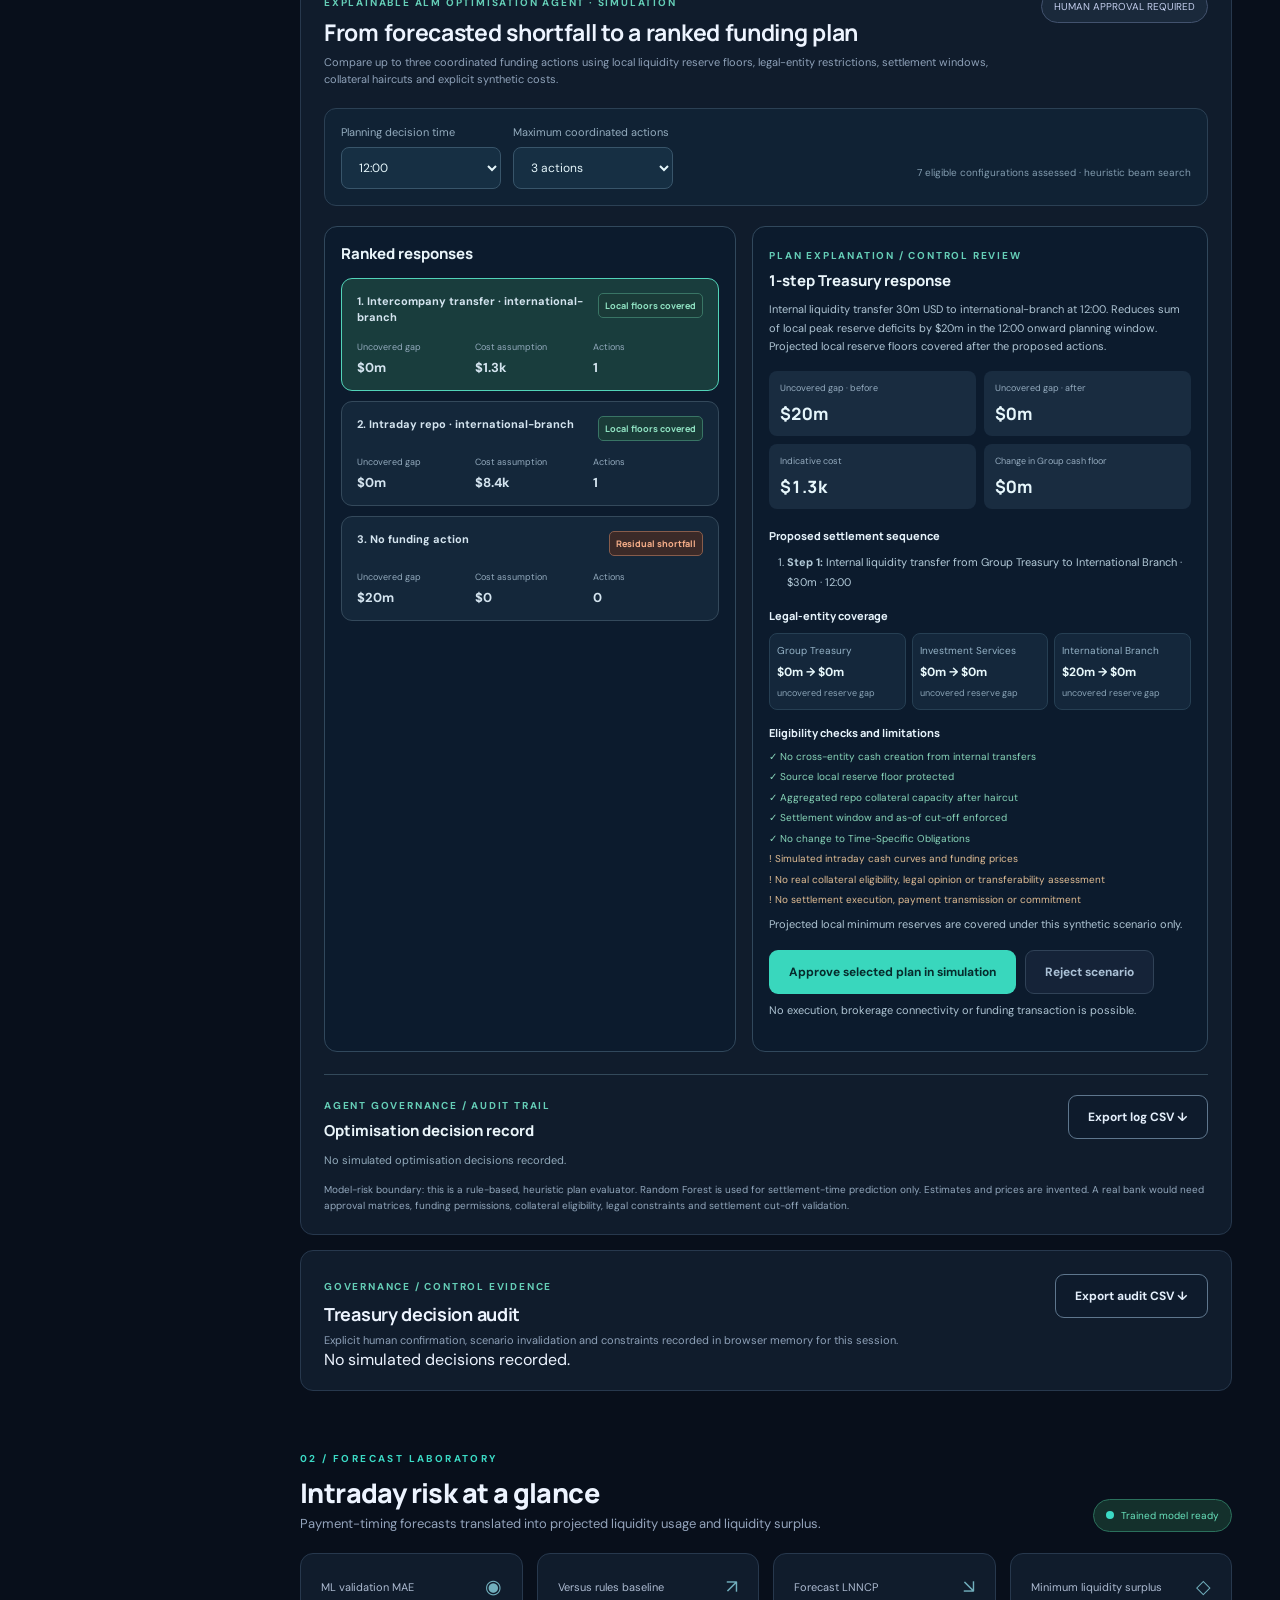
==== commit aaa51c37: "FLOWSTATE v12: enterprise demo UI and documented local audit constraints" ====
--- a/intraday-liquidity-lab/index.html
+++ b/intraday-liquidity-lab/index.html
@@ -13,6 +13,7 @@
 <link rel="stylesheet" href="executive.css">
 <link rel="stylesheet" href="client-studio.css">
 <link rel="stylesheet" href="decision-state.css">
+<link rel="stylesheet" href="enterprise.css">
 <link rel="icon" type="image/svg+xml" href="favicon.svg">
 </head><body>
 <div class="site-shell">
@@ -20,6 +21,7 @@
   <a href="#executive" class="brand"><span class="brand-mark">◈</span><span>FLOWSTATE<small>LIQUIDITY INTELLIGENCE</small></span></a>
   <div class="side-label">WORKSPACE</div>
   <nav class="side-nav" aria-label="Page sections">
+    <a class="side-link" href="#enterprise-readiness"><span>▦</span> Enterprise sandbox</a>
     <a class="side-link active" href="#client-studio"><span>◇</span> Client studio</a>
     <a class="side-link" href="#executive"><span>✦</span> Executive dashboard</a>
     <a class="side-link" href="#group-cockpit"><span>◩</span> Group cockpit</a>
@@ -36,7 +38,7 @@
     <a class="side-link" href="#methodology"><span>◫</span> Model methodology</a>
   </nav>
   <div class="side-card"><span class="side-card-icon">✦</span><div>Built for better decisions<strong>From payment timing to actionable liquidity foresight.</strong></div></div>
-  <div class="side-bottom">RESEARCH PROTOTYPE <span class="blip"></span><br><small>Version 11.2 · Oct 2026</small></div>
+  <div class="side-bottom">RESEARCH PROTOTYPE <span class="blip"></span><br><small>Version 12.0 · Oct 2026</small></div>
 </aside>
 <main class="main" id="overview">
 <header class="topbar"><div class="breadcrumbs">Treasury solutions <span>/</span> Intraday intelligence</div><div class="top-actions"><span class="privacy-indicator">100% SYNTHETIC DATA</span><span class="avatar">FL</span></div></header>
@@ -44,6 +46,40 @@
 <section class="ds-strip" aria-label="Scenario and decision governance" id="decision-governance"><div><span class="ds-label">SINGLE SCENARIO / DECISION STATE</span><strong id="ds-status">Awaiting simulation</strong><small id="ds-meta">All approvals are local browser simulations · no external execution</small></div><div class="ds-actions"><button id="ds-audit" type="button" class="btn outline">Unified audit CSV ↓</button></div></section>
 <section class="hero ex-hero"><div class="hero-copy"><div class="eyebrow"><span class="pulse"></span> TREASURY INTELLIGENCE · EXECUTIVE VIEW</div><h1>One group.<br><em>Clear liquidity decisions.</em></h1><p>Forecast payment settlement. Quantify intraday risk. Evaluate funding responses — with every decision subject to human approval.</p><div class="hero-actions"><button id="ex-launch" type="button" class="btn primary">Start 7-minute executive demo <span>↗</span></button><a href="#group-cockpit" class="btn outline">Explore the full platform <span>→</span></a></div></div><div class="hero-art" aria-hidden="true"><div class="orb orb-a"></div><div class="orb orb-b"></div><div class="orb-ring r1"></div><div class="orb-ring r2"></div><div class="hero-vertical">FORECAST / DETECT / ACT</div></div></section>
 <div class="disclosure"><strong>Illustrative proof of concept</strong><span>This entire application uses fabricated transactions, counterparties, model inputs and outcomes. Not affiliated with or endorsed by any bank. Results are not validated for production decisions.</span></div>
+
+
+<section class="section ent-shell" id="enterprise-readiness" aria-labelledby="ent-title">
+ <div class="ent-head"><div><span class="ent-label">ENTERPRISE READINESS · SYNTHETIC LOCAL SANDBOX · V12</span><h2 id="ent-title">Governed decisions. Reproducible evidence.</h2><p>Take a frozen synthetic model snapshot through Treasury preparation, independent Risk challenge and final Treasury sign-off. Server-side decision history is kept in local SQLite when running the optional Python service.</p></div><span id="ent-service" class="ent-status">BROWSER DEMO ONLY</span></div>
+ <div class="ent-stats"><span id="ent-status-details">Connecting to local sandbox…</span><span id="ent-counts">No saved scenarios</span></div>
+ <div class="ent-grid">
+  <div class="ent-panel"><h3>01 — Capture model evidence</h3><p>Store the exact synthetic payment book, input assumptions and computed Group/Entity metrics. Each revision has a SHA-256 fingerprint and an immutable snapshot record.</p>
+   <label>Acting demo identity<select id="ent-actor"><option value="treasury_alex">Alex · Treasury preparer</option><option value="risk_morgan">Morgan · Risk Management</option><option value="treasury_chris">Chris · Treasury approver</option><option value="risk_sam">Sam · Risk Management</option></select></label>
+   <div class="ent-buttons"><button id="ent-capture" class="ent-button primary" type="button" disabled>Save / revise scenario snapshot</button><button id="ent-refresh" class="ent-button" type="button" disabled>Refresh</button></div>
+   <span class="ent-footprint">SHA-256 fingerprint · selected model version · fixed simulation seed · copied calculated outputs</span><div id="ent-replay-hint" class="ent-workflow">After saving, the exact scenario can be replayed locally with Node.js.</div>
+  </div>
+  <div class="ent-panel"><h3>02 — Treasury funding proposal</h3><p>Prepare an indicative action. Backend stores the recommendation and model evidence but does <strong>not</strong> verify bank-specific collateral eligibility or execute an order.</p>
+   <label>Action<select id="ent-action"><option value="repo">Collateralised repo funding</option><option value="transfer">Intercompany liquidity transfer</option></select></label>
+   <label>Recipient<select id="ent-entity"><option value="group-treasury">Group Treasury</option><option value="investment-bank">Investment Services</option><option value="international-branch">International Branch</option></select></label>
+   <label>Notional, USD million<input id="ent-amount" type="number" min="1" max="150" step="5" value="50"/></label>
+   <label>Funding tenor<select id="ent-tenor"><option value="overnight">Overnight T+1</option><option value="same_day">Same-day repayment</option></select></label>
+   <label>Proposer rationale<textarea id="ent-note" rows="2">Assess local reserve shortfall and settlement-window eligibility before any real decision.</textarea></label>
+   <div class="ent-buttons"><button id="ent-draft" class="ent-button" type="button" disabled>Create draft</button><button id="ent-submit" class="ent-button primary" type="button" disabled>Submit to Risk</button></div>
+  </div>
+  <div class="ent-panel"><h3>03 — Independent challenge & sign-off</h3><p>Change demo identity above. Risk Management must review first. A different Treasury user provides the final sign-off. All actions use optimistic version checks.</p>
+   <div class="ent-workflow" id="ent-workflow">No server-side funding proposal.</div>
+   <label>Risk opinion / decision rationale<textarea id="ent-review-note" rows="2">Reviewed assumptions and synthetic funding controls for the current scenario snapshot.</textarea></label>
+   <div class="ent-buttons"><button id="ent-risk-approve" class="ent-button primary" type="button" disabled>Risk · approve</button><button id="ent-risk-reject" class="ent-button negative" type="button" disabled>Risk · reject</button></div>
+   <div class="ent-buttons"><button id="ent-treasury-approve" class="ent-button primary" type="button" disabled>Treasury · final approve</button><button id="ent-treasury-reject" class="ent-button negative" type="button" disabled>Treasury · reject</button></div>
+  </div>
+  <div class="ent-panel"><h3>04 — Replay evidence & ledger</h3><p>Scenario revisions preserve the original payment book and output snapshot. A local append-only-in-application hash chain records transitions and detects simple database tampering.</p>
+   <div class="ent-buttons"><button id="ent-verify" class="ent-button" type="button" disabled>Verify event hash chain</button><button id="ent-evidence" class="ent-button" type="button" disabled>Verify model evidence</button></div>
+   <div id="ent-ledger-status" class="ent-workflow">No server ledger connected.</div>
+   <div class="ent-workflow" id="ent-evidence-status">Stored evidence has not been checked.</div><div class="ent-ledger" id="ent-ledger-rows" aria-live="polite"></div>
+  </div>
+ </div>
+ <div class="ent-message" id="ent-message" role="status">Connect the optional localhost API to activate enterprise workflow.</div>
+ <p class="ent-limits"><b>Safety and audit boundary.</b> Local demonstration identities are self-selected and provide NO real authentication or production-grade RBAC. Hash chaining is tamper-evident, NOT immutable or signed. Model outputs are captured from the browser and NOT recalculated or independently validated by the server. This separate sandbox workflow does not authorize or execute funding, payment, collateral, or central-bank operations. Published GitHub Pages is browser-only.</p>
+</section>
 
 <section class="section ex-section" id="executive" aria-labelledby="ex-title">
  <div class="ex-heading"><div><div class="overline">EXECUTIVE TREASURY OVERVIEW · FLOWSTATE v11</div><h2 id="ex-title">The intraday position, in one view.</h2><p>Groupwide liquidity intelligence across three fictional entities. Every number is derived from synthetic payment data or illustrative scenario assumptions.</p></div><div class="ex-controls"><span class="ex-live"><i></i> SYNTHETIC SIMULATION</span><button id="ex-guide" class="btn outline" type="button">▶ Guided demo</button></div></div>
@@ -323,6 +359,7 @@
 <script defer src="funding-lifecycle-ui.js"></script>
 <script defer src="risk-plan-engine.js"></script>
 <script defer src="risk-plan-ui.js"></script>
+<script defer src="enterprise-ui.js"></script>
 <script defer src="app.js"></script>
 <script defer src="executive-engine.js"></script>
 <script defer src="executive-ui.js"></script>
--- a/intraday-liquidity-lab/decision-state.css
+++ b/intraday-liquidity-lab/decision-state.css
@@ -0,0 +1,3 @@
+.ds-strip{display:flex;align-items:center;justify-content:space-between;gap:20px;padding:17px 22px;margin:12px 0 22px;background:#111d2d;border:1px solid #365069;border-radius:13px;color:#f1f5fc}
+.ds-strip>div:first-child{display:grid;gap:4px}.ds-label{font-size:10px;color:#8fb3cb;letter-spacing:.13em;font-weight:800}.ds-strip strong{font-size:16px;letter-spacing:.01em}.ds-strip strong.ds-active{color:#53dec1}.ds-strip small{color:#8ea5ba;font-size:11px}.ds-actions{flex-shrink:0}.ds-actions .btn{font-size:12px;white-space:nowrap}
+@media(max-width:620px){.ds-strip{flex-direction:column;align-items:stretch;padding:15px}.ds-actions .btn{width:100%}}
